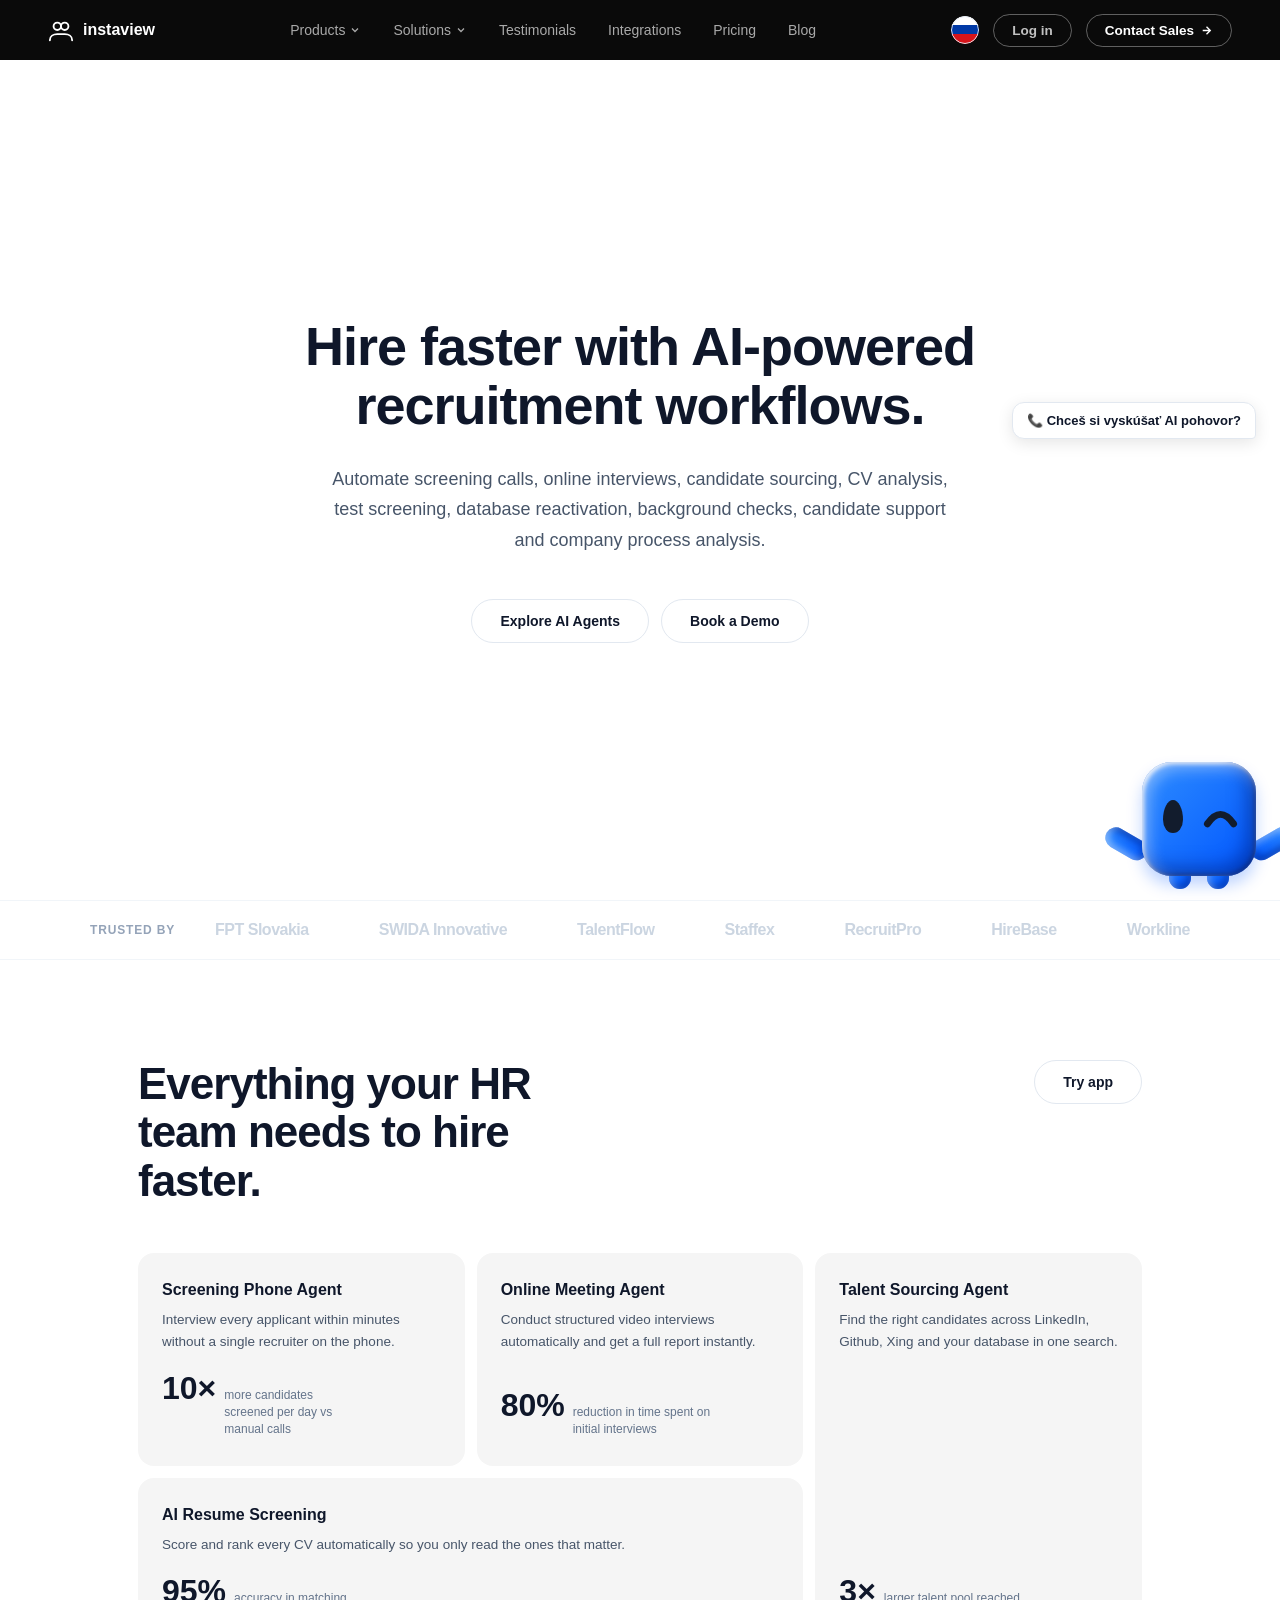
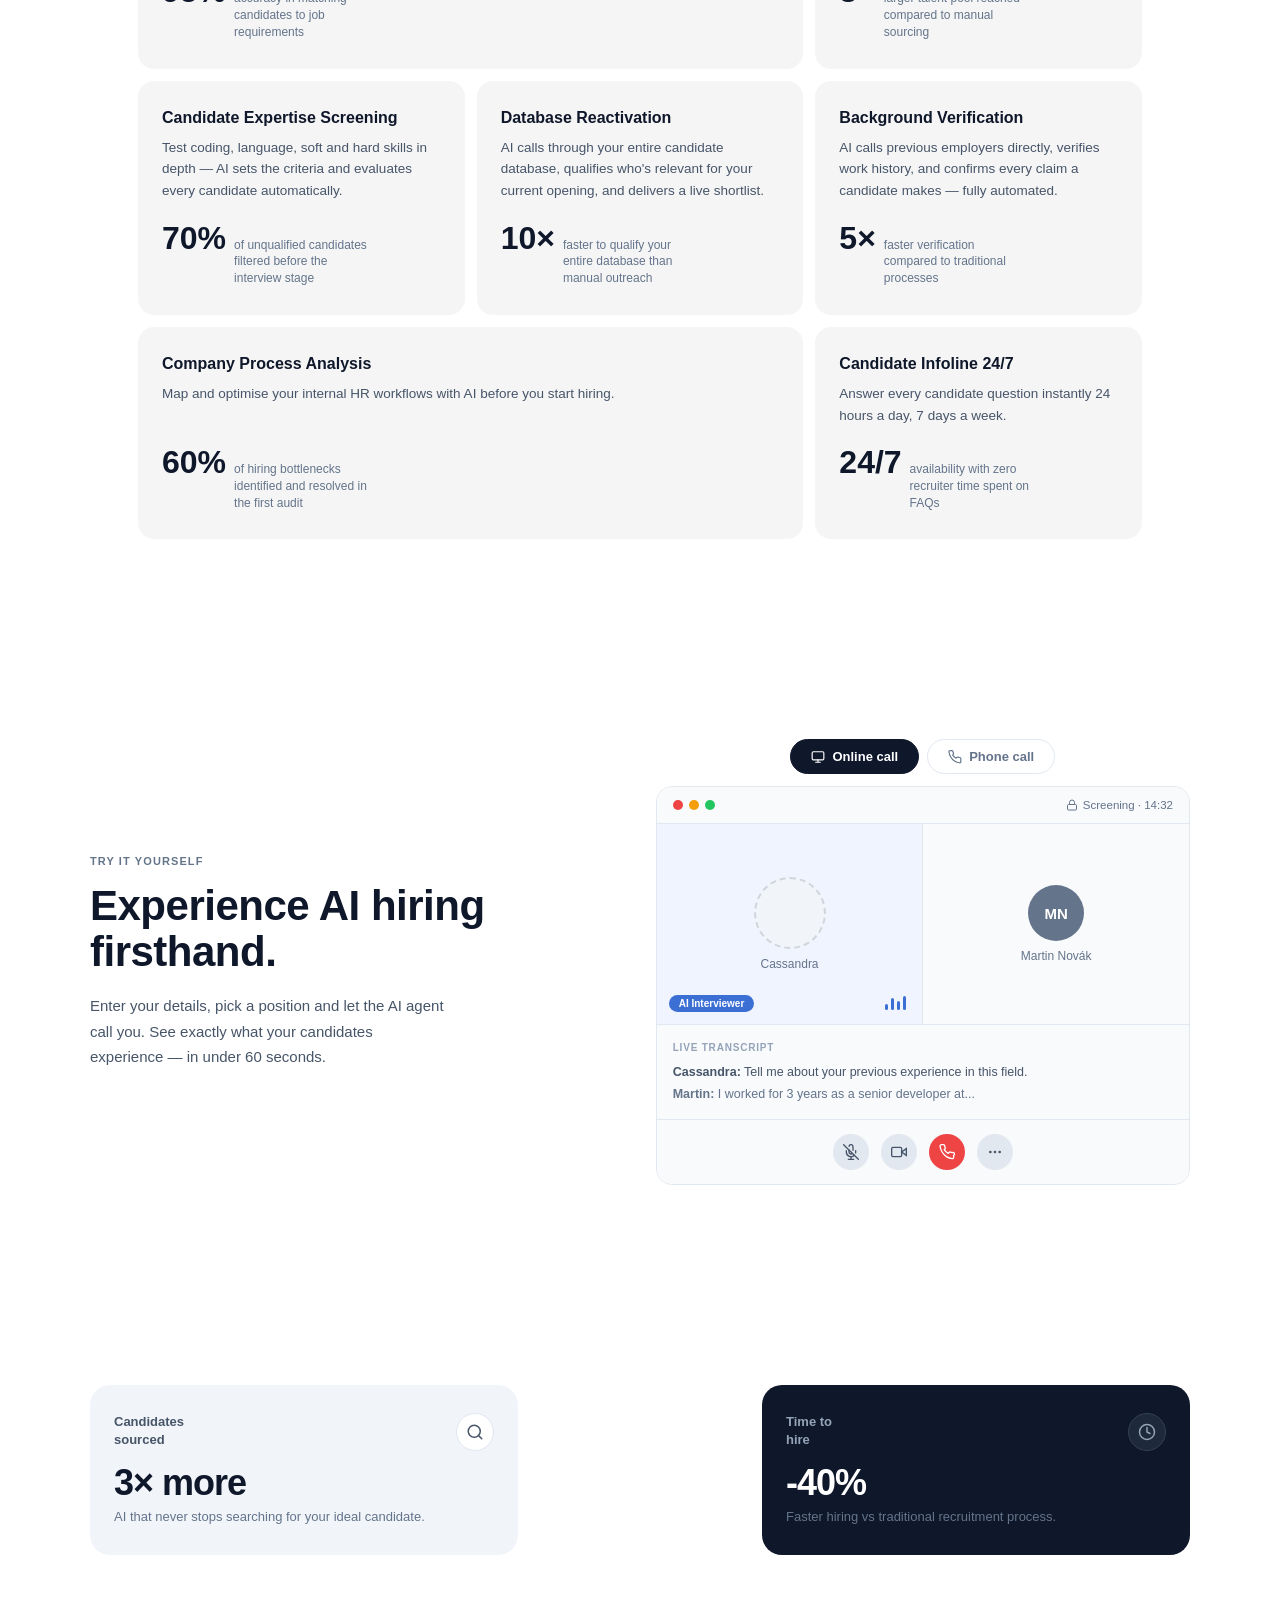
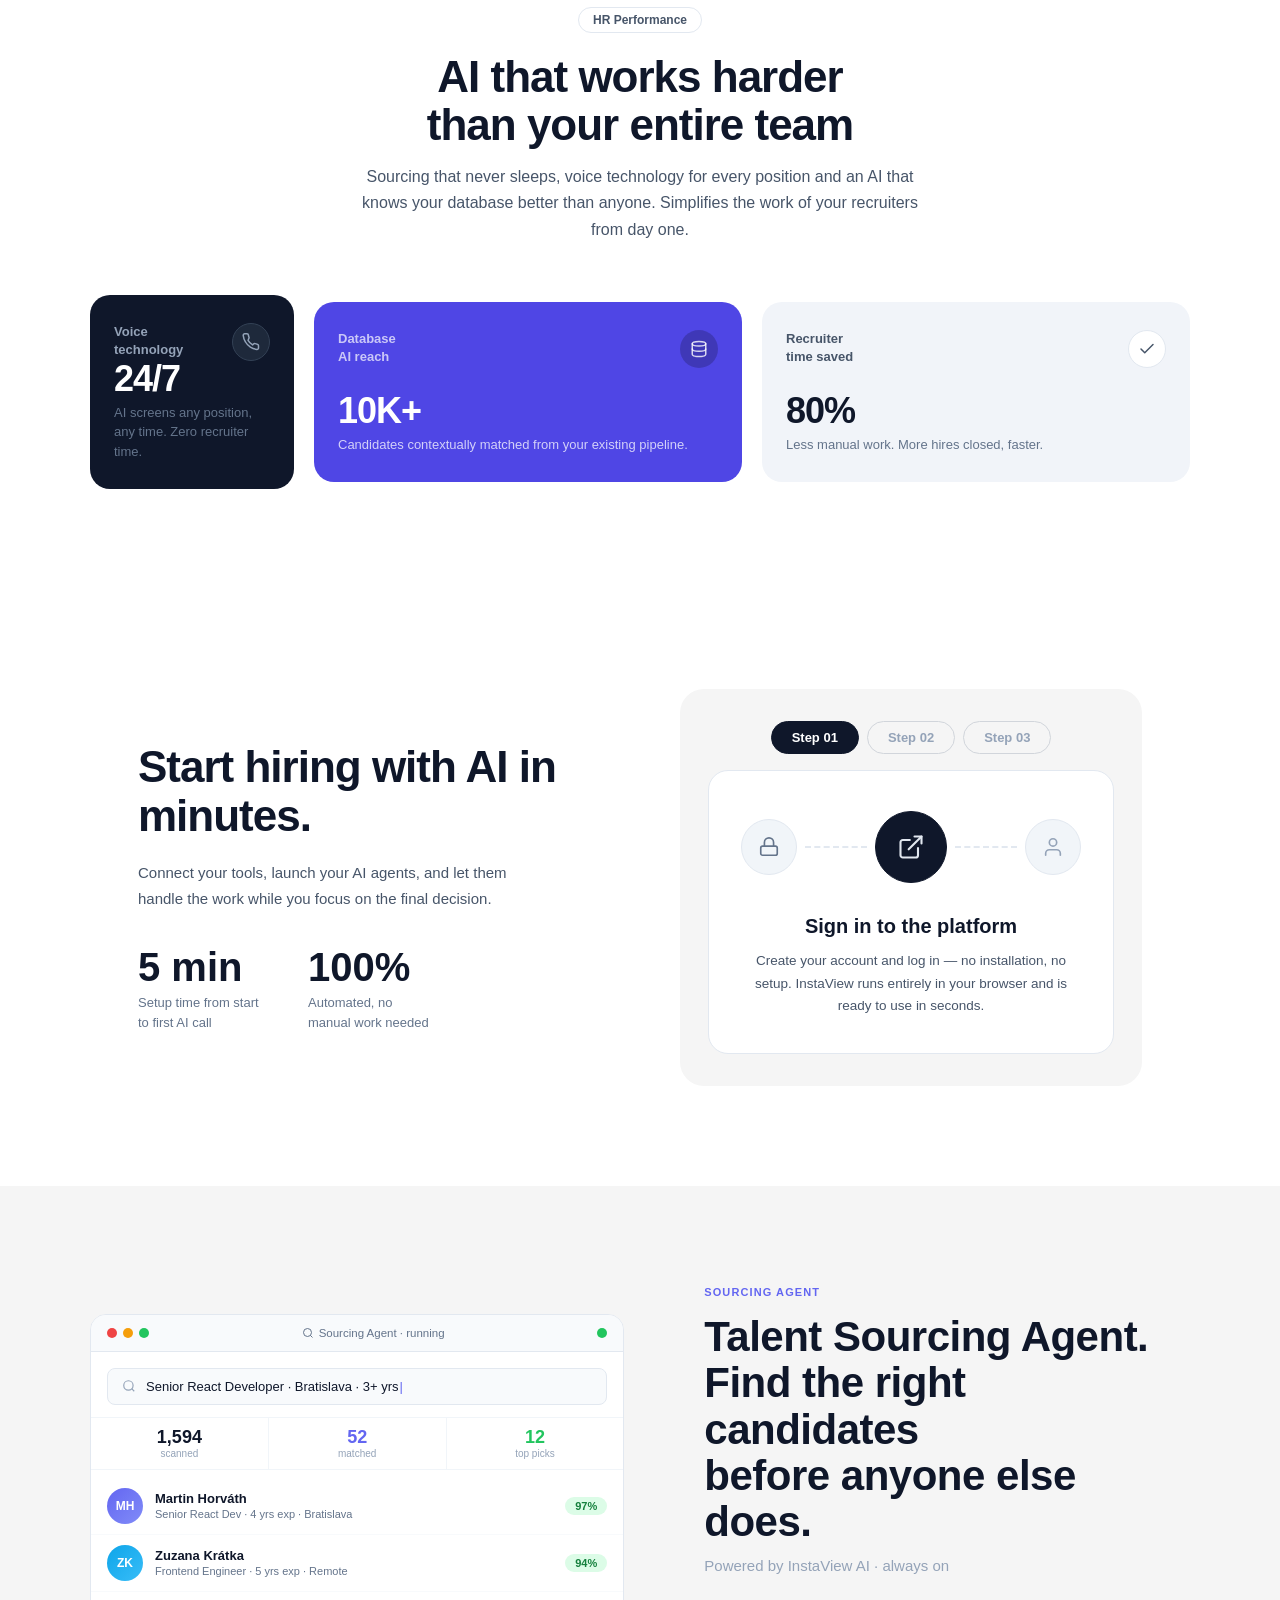
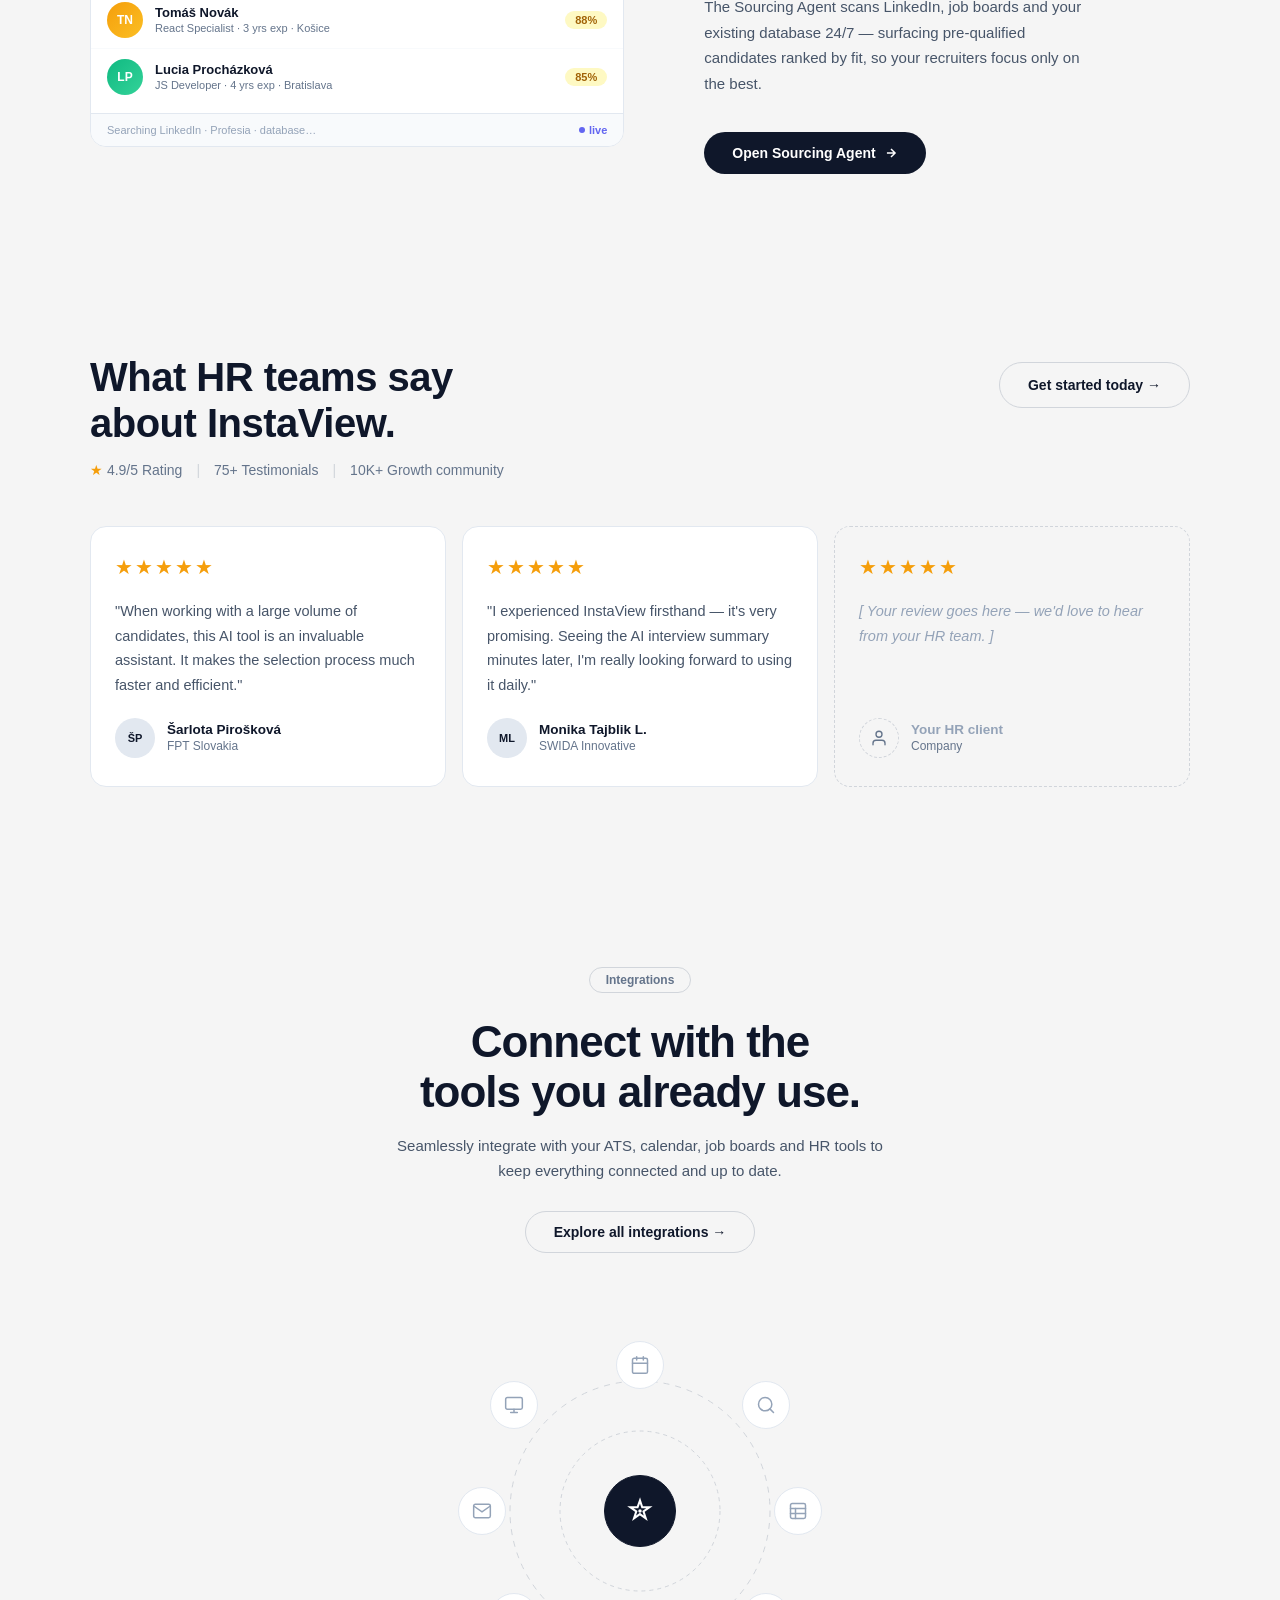
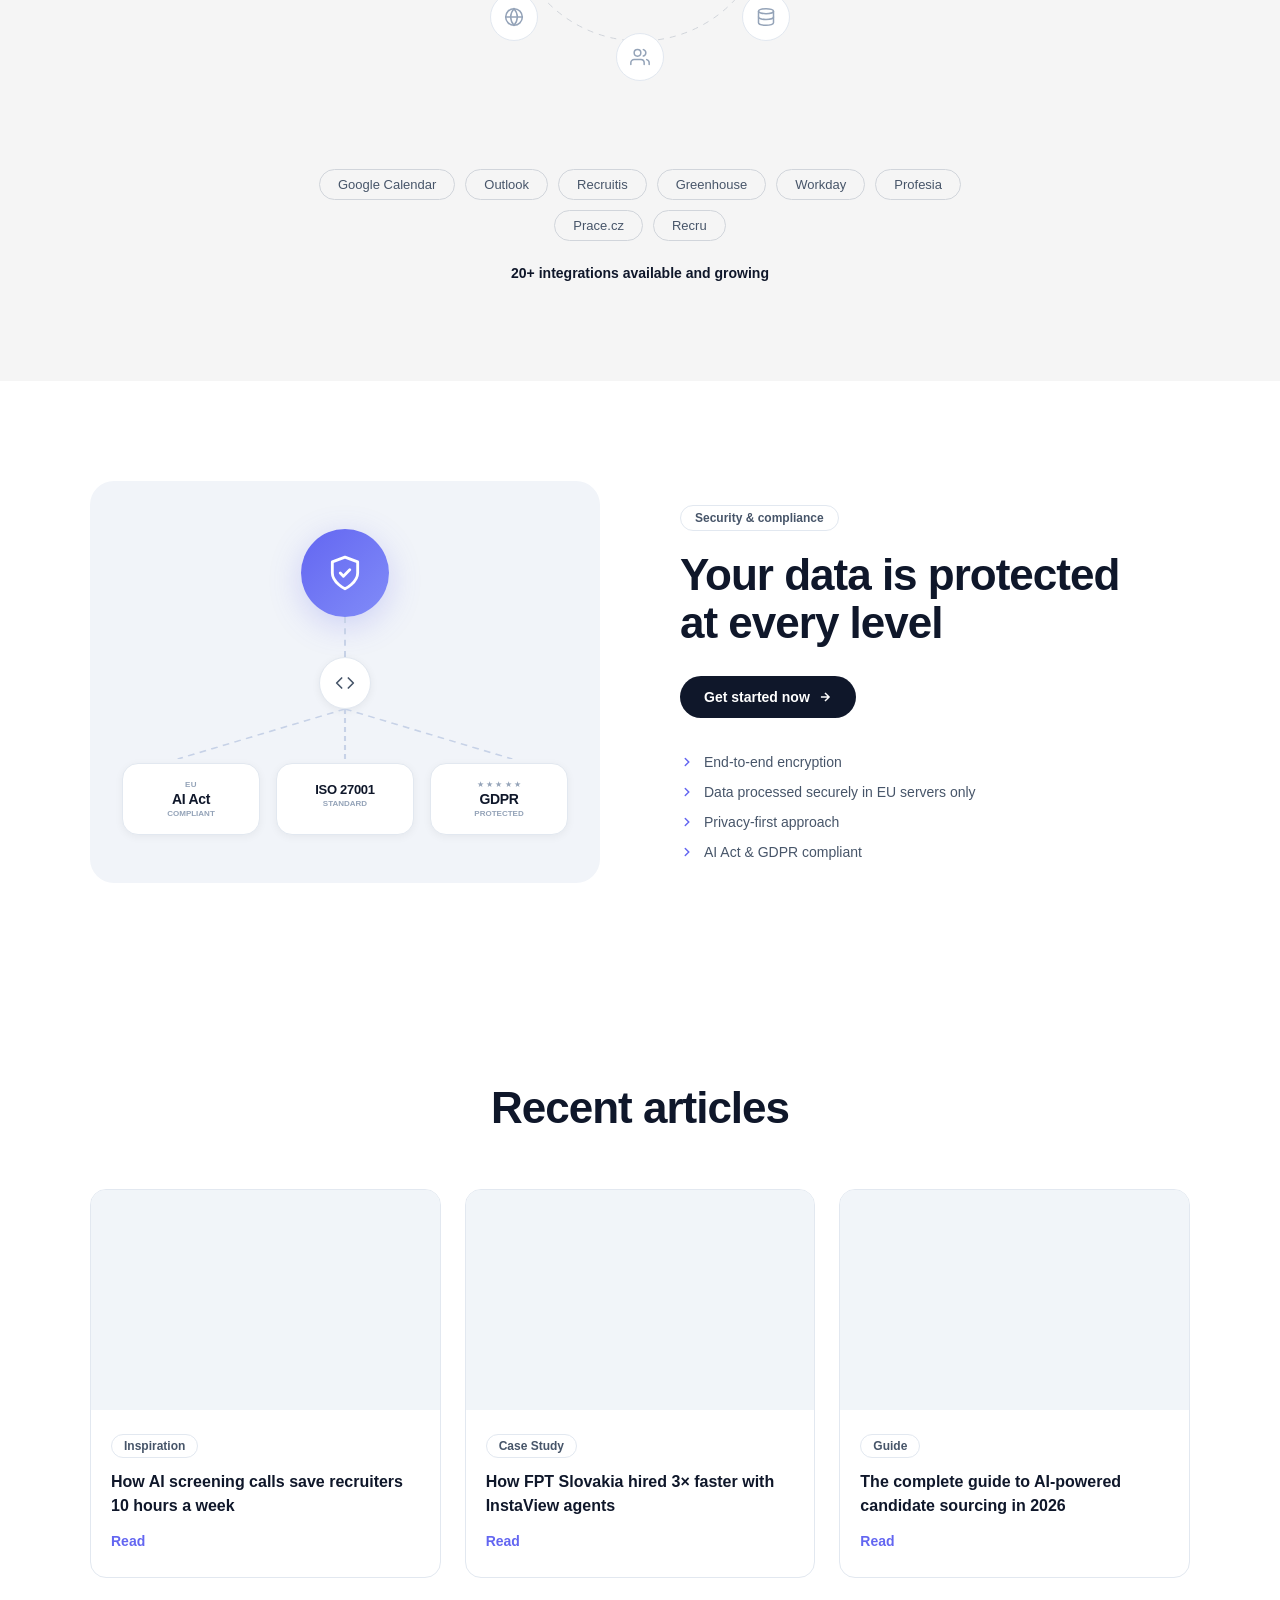
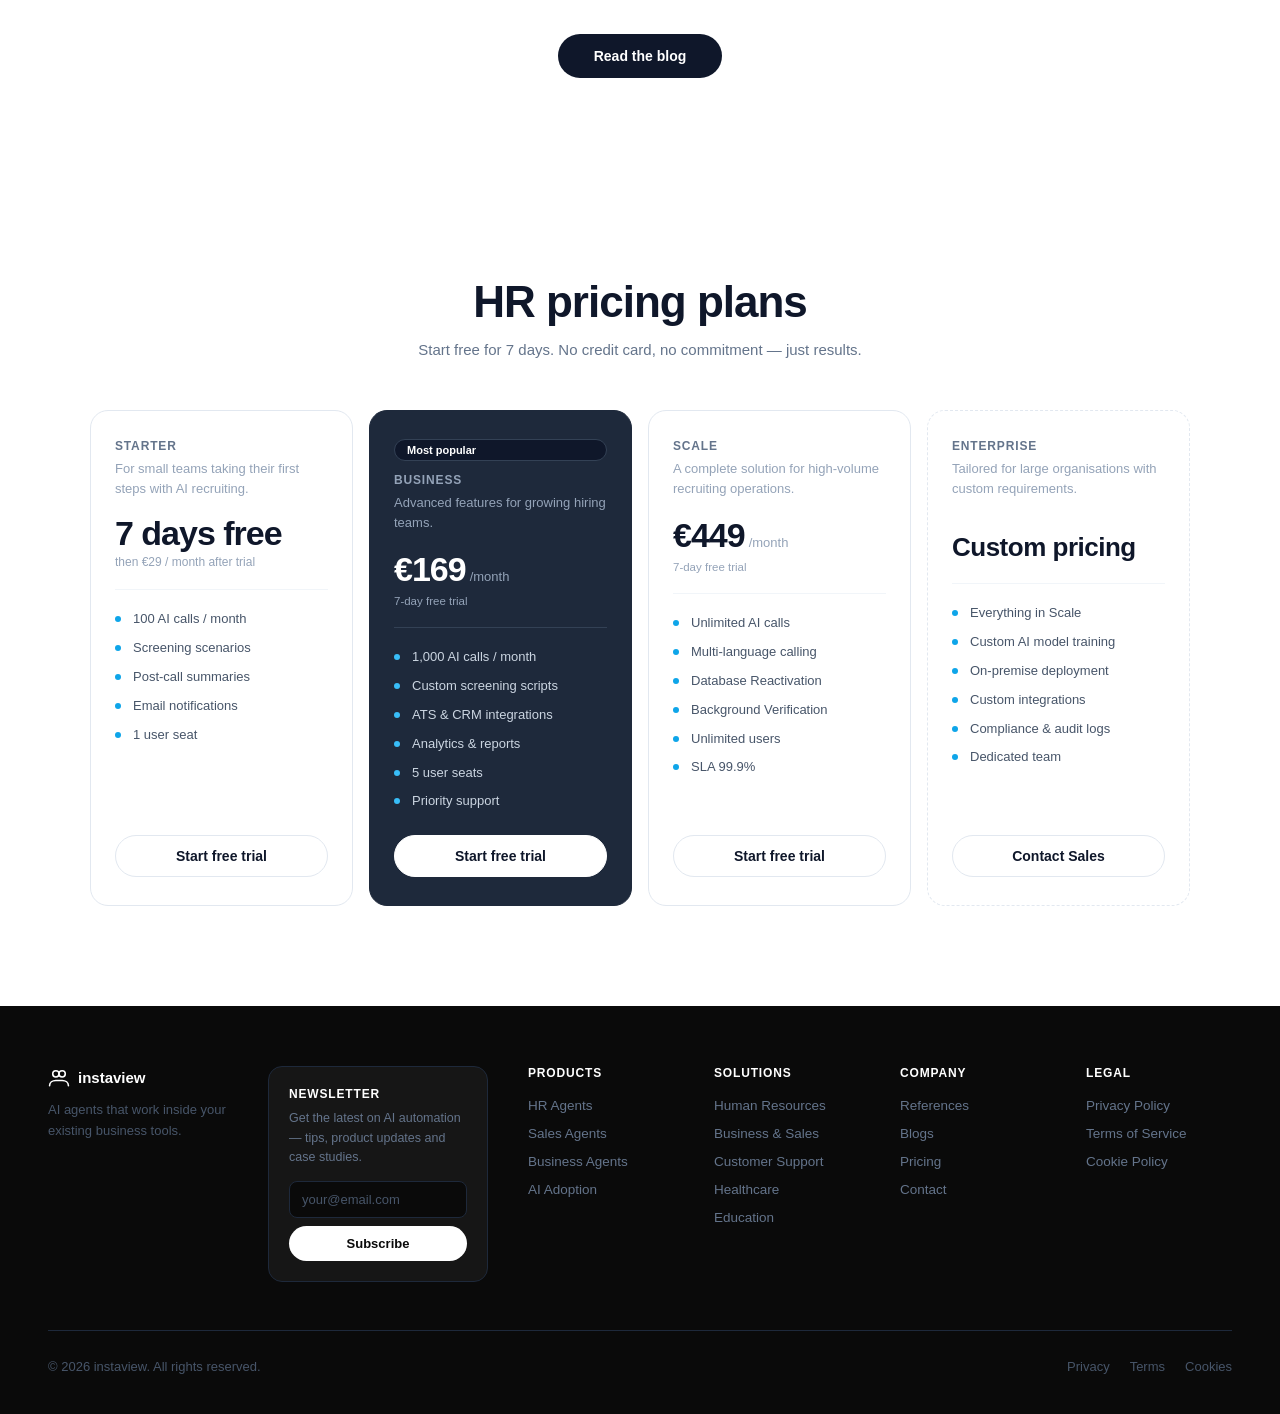
==== hr-solution.html @ 68d3f339 "Replace with LOBI 3D agent: gradient body, 3D plastic shadows, raised arms, oval+wink eyes" ====
<!DOCTYPE html>
<html lang="en">
<head>
  <meta charset="UTF-8" />
  <meta name="viewport" content="width=device-width, initial-scale=1.0" />
  <title>Human Resources – InstaView</title>
  <style>
    *, *::before, *::after { box-sizing: border-box; margin: 0; padding: 0; }

    body {
      font-family: -apple-system, BlinkMacSystemFont, 'SF Pro Display', 'SF Pro Text', 'Helvetica Neue', Arial, sans-serif;
      background: #fff;
      color: #0f172a;
      overflow-x: hidden;
    }

    /* ─── NAVBAR ────────────────────────────────────────────── */
    nav {
      position: fixed;
      top: 0; left: 0; right: 0;
      z-index: 200;
      background: #0a0a0a;
      display: flex;
      align-items: center;
      justify-content: space-between;
      padding: 0 48px;
      height: 60px;
    }
    .nav-logo {
      display: flex;
      align-items: center;
      gap: 9px;
      text-decoration: none;
      color: #fff;
      font-size: 16px;
      font-weight: 700;
    }
    .nav-links {
      display: flex;
      gap: 32px;
      list-style: none;
      height: 60px;
      align-items: center;
    }
    .nav-links > li {
      position: relative;
      height: 100%;
      display: flex;
      align-items: center;
    }
    .nav-links a {
      text-decoration: none;
      color: rgba(255,255,255,0.65);
      font-size: 14px;
      font-weight: 500;
      display: flex;
      align-items: center;
      gap: 4px;
      height: 100%;
      transition: color .15s;
    }
    .nav-links a:hover { color: #fff; }
    .nav-right {
      display: flex;
      align-items: center;
      gap: 14px;
    }
    .flag-btn {
      width: 28px; height: 28px;
      border-radius: 50%;
      overflow: hidden;
      border: none;
      cursor: pointer;
      padding: 0;
      flex-shrink: 0;
      background: none;
    }
    .nav-cta {
      background: transparent;
      color: #fff;
      border: 1.5px solid rgba(255,255,255,0.35);
      padding: 8px 18px;
      border-radius: 100px;
      font-size: 13.5px;
      font-weight: 600;
      cursor: pointer;
      font-family: inherit;
      display: flex;
      align-items: center;
      gap: 6px;
      transition: border-color .15s;
    }
    .nav-cta:hover { border-color: #fff; }

    /* ─── MEGA DROPDOWN ─────────────────────────────────────── */
    .has-dropdown:hover .mega-dropdown { display: flex; }
    .mega-dropdown {
      display: none;
      position: fixed;
      top: 60px;
      left: 50%;
      transform: translateX(-50%);
      background: #fff;
      border: 1px solid #e2e8f0;
      border-radius: 16px;
      box-shadow: 0 20px 60px rgba(0,0,0,.12);
      z-index: 300;
      overflow: hidden;
    }
    .dd-sidebar {
      width: 190px;
      background: #f8fafc;
      border-right: 1px solid #f1f5f9;
      padding: 8px 0 20px;
      flex-shrink: 0;
    }
    .dd-sidebar-label {
      font-size: 10px;
      font-weight: 700;
      text-transform: uppercase;
      letter-spacing: .08em;
      color: #94a3b8;
      padding: 0 18px 10px;
    }
    .dd-cat {
      padding: 11px 18px;
      font-size: 13px;
      font-weight: 600;
      color: #64748b;
      cursor: pointer;
      transition: background .1s, color .1s;
      display: flex;
      align-items: center;
      gap: 8px;
    }
    .dd-cat.active { background: #fff; color: #0f172a; border-right: 2px solid #0f172a; }
    .dd-cat:hover:not(.active) { background: #f1f5f9; color: #0f172a; }
    .dd-cat-dot {
      width: 6px; height: 6px; border-radius: 50%;
      background: #e2e8f0; flex-shrink: 0;
    }
    .dd-cat.active .dd-cat-dot { background: #0f172a; }
    .dd-cat-soon {
      font-size: 10px;
      font-weight: 600;
      color: #cbd5e1;
      background: #f1f5f9;
      border: 1px solid #e8edf2;
      border-radius: 100px;
      padding: 1px 6px;
      letter-spacing: .02em;
      white-space: nowrap;
      flex-shrink: 0;
    }
    .dd-cat-disabled {
      color: #94a3b8 !important;
      display: flex;
      align-items: center;
      justify-content: space-between;
      gap: 6px;
    }
    .dd-content { flex: 1; padding: 28px 24px; display: none; }
    .dd-content.active { display: flex; gap: 32px; align-items: flex-start; }
    .dd-col-title {
      font-size: 10px;
      font-weight: 700;
      text-transform: uppercase;
      letter-spacing: .08em;
      color: #6366f1;
      margin-bottom: 16px;
      padding-bottom: 10px;
      border-bottom: 1px solid #f1f5f9;
    }
    .dd-item {
      display: flex;
      align-items: flex-start;
      gap: 12px;
      padding: 10px 8px;
      border-radius: 10px;
      cursor: pointer;
      transition: background .1s;
      text-decoration: none;
      margin-bottom: 2px;
    }
    .dd-item:hover { background: #f8fafc; }
    .dd-icon {
      width: 38px; height: 38px;
      border-radius: 10px;
      background: linear-gradient(135deg, #6366f1, #818cf8);
      display: flex;
      align-items: center;
      justify-content: center;
      font-size: 10px;
      font-weight: 800;
      color: #fff;
      flex-shrink: 0;
      letter-spacing: -.3px;
    }
    .dd-item-title { font-size: 13px; font-weight: 700; color: #0f172a; margin-bottom: 2px; }
    .dd-item-desc { font-size: 11.5px; color: #64748b; line-height: 1.45; }

    /* ─── HERO ──────────────────────────────────────────────── */
    .hero {
      padding-top: 60px;
      min-height: 100vh;
      display: flex;
      flex-direction: column;
      align-items: center;
      justify-content: center;
      text-align: center;
      padding-left: 48px;
      padding-right: 48px;
      background: #fff;
    }
    .hero h1 {
      font-size: 54px;
      font-weight: 800;
      color: #0f172a;
      line-height: 1.1;
      max-width: 820px;
      letter-spacing: -1px;
    }
    .hero p {
      font-size: 18px;
      color: #475569;
      line-height: 1.7;
      max-width: 640px;
      margin: 28px auto 0;
    }
    .hero-btns {
      display: flex;
      gap: 12px;
      margin-top: 44px;
      justify-content: center;
    }
    .btn {
      display: inline-flex;
      align-items: center;
      gap: 6px;
      padding: 13px 28px;
      border-radius: 100px;
      font-size: 14px;
      font-weight: 600;
      text-decoration: none;
      border: 1.5px solid #e2e8f0;
      color: #0f172a;
      background: #fff;
      cursor: pointer;
      transition: border-color .15s, background .15s;
      font-family: inherit;
    }
    .btn:hover { border-color: #94a3b8; background: #f8fafc; }
    .btn-dark {
      background: #0f172a;
      color: #fff;
      border-color: #0f172a;
    }
    .btn-dark:hover { background: #1e293b; border-color: #1e293b; }

    /* ─── HOW IT WORKS ──────────────────────────────────────── */
    .hiw-section {
      padding: 100px 48px;
      background: #fff;
      max-width: 1100px;
      margin: 0 auto;
      display: grid;
      grid-template-columns: 1fr 1fr;
      gap: 80px;
      align-items: center;
    }
    .hiw-left h2 {
      font-size: 44px;
      font-weight: 800;
      color: #0f172a;
      line-height: 1.1;
      letter-spacing: -1px;
      margin-bottom: 20px;
    }
    .hiw-left p {
      font-size: 15px;
      color: #475569;
      line-height: 1.7;
      max-width: 380px;
    }
    .hiw-stats {
      display: flex;
      gap: 40px;
      margin-top: 36px;
    }
    .hiw-stat-num {
      font-size: 40px;
      font-weight: 800;
      color: #0f172a;
      line-height: 1;
      margin-bottom: 6px;
    }
    .hiw-stat-label {
      font-size: 13px;
      color: #64748b;
      line-height: 1.5;
      max-width: 130px;
    }

    /* right: step card */
    .hiw-right { position: relative; }
    .hiw-steps-nav {
      display: flex;
      justify-content: center;
      gap: 8px;
      margin-bottom: 16px;
    }
    .hiw-step-btn {
      padding: 8px 20px;
      border-radius: 100px;
      border: 1.5px solid #d1d5db;
      background: transparent;
      color: #94a3b8;
      font-size: 13px;
      font-weight: 600;
      cursor: pointer;
      font-family: inherit;
      transition: all .2s;
    }
    .hiw-step-btn.active {
      background: #0f172a;
      color: #fff;
      border-color: #0f172a;
    }
    .hiw-card {
      background: #fff;
      border: 1px solid #e2e8f0;
      border-radius: 20px;
      padding: 40px 32px 36px;
      display: none;
    }
    .hiw-card.active { display: block; }

    /* icon row */
    .hiw-icons-row {
      display: flex;
      align-items: center;
      justify-content: center;
      gap: 0;
      margin-bottom: 32px;
    }
    .hiw-icon {
      width: 56px; height: 56px;
      border-radius: 50%;
      background: #f1f5f9;
      border: 1.5px solid #e2e8f0;
      display: flex;
      align-items: center;
      justify-content: center;
      flex-shrink: 0;
    }
    .hiw-icon.hiw-icon-active {
      width: 72px; height: 72px;
      background: #0f172a;
      border-color: #0f172a;
    }
    .hiw-dash {
      flex: 1;
      border-top: 2px dashed #e2e8f0;
      margin: 0 8px;
    }
    .hiw-card h3 {
      font-size: 20px;
      font-weight: 700;
      color: #0f172a;
      text-align: center;
      margin-bottom: 12px;
    }
    .hiw-card p {
      font-size: 13.5px;
      color: #475569;
      text-align: center;
      line-height: 1.65;
      max-width: 380px;
      margin: 0 auto;
    }

    /* ─── PRODUCTS SECTION ──────────────────────────────────── */
    .products-section {
      padding: 100px 48px;
      background: #fff;
      max-width: 1100px;
      margin: 0 auto;
    }
    .products-header {
      display: flex;
      align-items: flex-start;
      justify-content: space-between;
      margin-bottom: 48px;
    }
    .products-header h2 {
      font-size: 44px;
      font-weight: 800;
      color: #0f172a;
      line-height: 1.1;
      letter-spacing: -1px;
      max-width: 460px;
    }

    /* bento grid */
    .p-grid {
      display: grid;
      grid-template-columns: repeat(3, 1fr);
      grid-template-rows: auto;
      gap: 12px;
    }
    .p-card {
      background: #f5f5f5;
      border-radius: 16px;
      padding: 28px 24px;
      display: flex;
      flex-direction: column;
      justify-content: space-between;
      min-height: 180px;
      cursor: pointer;
      position: relative;
      transition: box-shadow .2s, transform .2s;
    }
    .p-card:hover {
      box-shadow: 0 8px 28px rgba(0,0,0,.09);
      transform: translateY(-2px);
    }
    .p-card-arrow {
      position: absolute; top: 20px; right: 20px;
      width: 24px; height: 24px; border-radius: 50%;
      background: rgba(0,0,0,.07);
      display: flex; align-items: center; justify-content: center;
      opacity: 0; transition: opacity .15s;
    }
    .p-card:hover .p-card-arrow { opacity: 1; }
    .p-card-span2-col { grid-column: span 2; }
    .p-card-span2-row { grid-row: span 2; }
    .p-card h3 {
      font-size: 16px;
      font-weight: 700;
      color: #0f172a;
      margin-bottom: 10px;
    }
    .p-card p {
      font-size: 13.5px;
      color: #475569;
      line-height: 1.6;
      flex: 1;
    }
    .p-stat {
      margin-top: 20px;
      display: flex;
      align-items: baseline;
      gap: 8px;
    }
    .p-stat-num {
      font-size: 32px;
      font-weight: 800;
      color: #0f172a;
      line-height: 1;
    }
    .p-stat-label {
      font-size: 12px;
      color: #64748b;
      line-height: 1.4;
      max-width: 140px;
    }
  </style>
</head>
<body>

<!-- ═══ NAVBAR ═══════════════════════════════════════════════════ -->
<nav>
  <a href="finance-platform.html" class="nav-logo">
    <svg width="26" height="26" viewBox="0 0 28 28" fill="none">
      <circle cx="10" cy="10" r="4" stroke="white" stroke-width="2"/>
      <circle cx="18" cy="10" r="4" stroke="white" stroke-width="2"/>
      <path d="M2 25c0-4 3.6-6.5 8-6.5h8c4.4 0 8 2.5 8 6.5" stroke="white" stroke-width="2" stroke-linecap="round"/>
    </svg>
    instaview
  </a>

  <ul class="nav-links">

    <!-- Products -->
    <li class="has-dropdown">
      <a href="#">Products <svg width="12" height="12" viewBox="0 0 24 24" fill="none" stroke="currentColor" stroke-width="2.5"><polyline points="6 9 12 15 18 9"/></svg></a>
      <div class="mega-dropdown" style="min-width:820px;">
        <div class="dd-sidebar">
          <div class="dd-sidebar-label">Category</div>
          <a href="hr-solution.html" class="dd-cat active" style="text-decoration:none;"><span class="dd-cat-dot"></span>Human Resources</a>
          <div class="dd-cat dd-cat-disabled"><span class="dd-cat-dot"></span>Business &amp; Sales<span class="dd-cat-soon">Soon</span></div>
          <div class="dd-cat dd-cat-disabled"><span class="dd-cat-dot"></span>Customer Support<span class="dd-cat-soon">Soon</span></div>
          <div class="dd-cat dd-cat-disabled"><span class="dd-cat-dot"></span>Healthcare<span class="dd-cat-soon">Soon</span></div>
          <div class="dd-cat dd-cat-disabled"><span class="dd-cat-dot"></span>Education<span class="dd-cat-soon">Soon</span></div>
        </div>
        <div class="dd-content active">
          <div style="flex:1;">
            <div class="dd-col-title">HR Agents</div>
            <a class="dd-item" href="hr-solution.html#sourcing-agent">
              <div class="dd-icon">SA</div>
              <div><div class="dd-item-title">Talent Sourcing Agent</div><div class="dd-item-desc">Searches every platform, builds a shortlist and sends personalised outreach automatically.</div></div>
            </a>
            <a class="dd-item" href="hr-solution.html#screening-phone">
              <div class="dd-icon">SP</div>
              <div><div class="dd-item-title">Screening Phone Agent</div><div class="dd-item-desc">Automated pre-qualification calls with structured summaries for recruiters.</div></div>
            </a>
            <a class="dd-item" href="hr-solution.html#online-meeting">
              <div class="dd-icon">OM</div>
              <div><div class="dd-item-title">Online Meeting Agent</div><div class="dd-item-desc">AI notes, key questions and follow-ups after every online interview.</div></div>
            </a>
            <a class="dd-item" href="hr-solution.html#candidate-expertise">
              <div class="dd-icon">CE</div>
              <div><div class="dd-item-title">Candidate Expertise Screening</div><div class="dd-item-desc">Deep assessment of candidate skills and domain knowledge before the interview stage.</div></div>
            </a>
            <a class="dd-item" href="hr-solution.html#critical-thinking">
              <div class="dd-icon">CT</div>
              <div><div class="dd-item-title">Critical Thinking Assessment</div><div class="dd-item-desc">Evaluates problem-solving ability and analytical reasoning through AI-driven scenarios.</div></div>
            </a>
          </div>
          <div style="flex:1;">
            <div class="dd-col-title">HR Operations</div>
            <a class="dd-item" href="hr-solution.html#database-reactivation">
              <div class="dd-icon">RD</div>
              <div><div class="dd-item-title">Database Reactivation</div><div class="dd-item-desc">Re-engages your existing candidate database with personalised AI outreach.</div></div>
            </a>
            <a class="dd-item" href="hr-solution.html#ai-resume">
              <div class="dd-icon">AR</div>
              <div><div class="dd-item-title">AI Resume Screening</div><div class="dd-item-desc">Analyses CVs, scores fit and prioritises candidates automatically.</div></div>
            </a>
            <a class="dd-item" href="hr-solution.html#background-verification">
              <div class="dd-icon">BV</div>
              <div><div class="dd-item-title">Background Verification</div><div class="dd-item-desc">Automated verification of candidate references, credentials and employment history.</div></div>
            </a>
            <a class="dd-item" href="hr-solution.html#candidate-infoline">
              <div class="dd-icon">CI</div>
              <div><div class="dd-item-title">Candidate Infoline 24/7</div><div class="dd-item-desc">AI-powered hotline that answers candidate questions around the clock.</div></div>
            </a>
            <a class="dd-item" href="hr-solution.html#company-process">
              <div class="dd-icon">CP</div>
              <div><div class="dd-item-title">Company Process Analysis</div><div class="dd-item-desc">Audits your HR workflows and maps opportunities for AI automation.</div></div>
            </a>
          </div>
        </div>
      </div>
    </li>

    <!-- Solutions -->
    <li class="has-dropdown">
      <a href="#">Solutions <svg width="12" height="12" viewBox="0 0 24 24" fill="none" stroke="currentColor" stroke-width="2.5"><polyline points="6 9 12 15 18 9"/></svg></a>
      <div class="mega-dropdown" style="min-width:520px;">
        <div class="dd-sidebar">
          <div class="dd-sidebar-label">Industry</div>
          <div class="dd-cat active"><span class="dd-cat-dot"></span>Human Resources</div>
          <div class="dd-cat dd-cat-disabled"><span class="dd-cat-dot"></span>Business &amp; Sales<span class="dd-cat-soon">Soon</span></div>
          <div class="dd-cat dd-cat-disabled"><span class="dd-cat-dot"></span>Customer Support<span class="dd-cat-soon">Soon</span></div>
          <div class="dd-cat dd-cat-disabled"><span class="dd-cat-dot"></span>Healthcare<span class="dd-cat-soon">Soon</span></div>
          <div class="dd-cat dd-cat-disabled"><span class="dd-cat-dot"></span>Education<span class="dd-cat-soon">Soon</span></div>
        </div>
        <div class="dd-content active">
          <div style="flex:1;">
            <div class="dd-col-title">Human Resources</div>
            <a class="dd-item" href="hr-solution.html">
              <div class="dd-icon">HR</div>
              <div>
                <div class="dd-item-title">Human Resources Solution</div>
                <div class="dd-item-desc">Speed up hiring, automate screening, sourcing and all candidate communication with AI agents built for HR teams.</div>
              </div>
            </a>
            <a class="dd-item" href="hr-solution.html" style="margin-top:4px; background:#f8fafc; border:1px solid #f1f5f9;">
              <div style="flex:1;">
                <div style="font-size:12px;font-weight:600;color:#0f172a;margin-bottom:4px;">What's included</div>
                <div style="display:flex;flex-wrap:wrap;gap:6px;">
                  <span style="font-size:11px;background:#f1f5f9;color:#475569;padding:3px 8px;border-radius:100px;">Screening calls</span>
                  <span style="font-size:11px;background:#f1f5f9;color:#475569;padding:3px 8px;border-radius:100px;">Sourcing</span>
                  <span style="font-size:11px;background:#f1f5f9;color:#475569;padding:3px 8px;border-radius:100px;">CV analysis</span>
                  <span style="font-size:11px;background:#f1f5f9;color:#475569;padding:3px 8px;border-radius:100px;">Assessments</span>
                  <span style="font-size:11px;background:#f1f5f9;color:#475569;padding:3px 8px;border-radius:100px;">Background checks</span>
                </div>
              </div>
              <svg width="16" height="16" viewBox="0 0 24 24" fill="none" stroke="#94a3b8" stroke-width="2" stroke-linecap="round" stroke-linejoin="round" style="flex-shrink:0;margin-top:2px;"><path d="M5 12h14M12 5l7 7-7 7"/></svg>
            </a>
          </div>
        </div>
      </div>
    </li>

    <li><a href="finance-platform.html#references">Testimonials</a></li>
    <li><a href="finance-platform.html#integration">Integrations</a></li>
    <li><a href="#pricing">Pricing</a></li>
    <li><a href="finance-platform.html#blogs">Blog</a></li>
  </ul>

  <div class="nav-right">
    <button class="flag-btn" title="Language">
      <svg xmlns="http://www.w3.org/2000/svg" viewBox="0 0 28 28" width="28" height="28">
        <clipPath id="circle"><circle cx="14" cy="14" r="14"/></clipPath>
        <g clip-path="url(#circle)">
          <rect width="28" height="10" fill="#fff"/>
          <rect y="9" width="28" height="10" fill="#0039a6"/>
          <rect y="18" width="28" height="10" fill="#d7141a"/>
        </g>
        <circle cx="14" cy="14" r="13.5" fill="none" stroke="#e2e8f0" stroke-width="1"/>
      </svg>
    </button>
    <a href="https://auth.instaview.sk/u/login?state=hKFo2SAyejFVMTVfRXM2ZDJtcjJnUjFLSV9hSDVmdXFJNEZUdKFur3VuaXZlcnNhbC1sb2dpbqN0aWTZIDdVU2tvRGJpdTRNZlhTWkQ4S2V1Y3BXRUFBT3MtM192o2NpZNkgYjdEVm5EblNnYks1dEdSR3AwOWFhd1Bvc1FUemJoM1c" style="display:inline-flex;align-items:center;gap:6px;padding:8px 18px;border-radius:100px;font-size:13.5px;font-weight:600;color:rgba(255,255,255,0.75);text-decoration:none;border:1.5px solid rgba(255,255,255,0.35);transition:color .15s, border-color .15s;" onmouseover="this.style.color='#fff';this.style.borderColor='#fff'" onmouseout="this.style.color='rgba(255,255,255,0.75)';this.style.borderColor='rgba(255,255,255,0.35)'">Log in</a>
    <button class="nav-cta">
      Contact Sales
      <svg width="13" height="13" viewBox="0 0 24 24" fill="none" stroke="currentColor" stroke-width="2.5"><path d="M5 12h14M12 5l7 7-7 7"/></svg>
    </button>
  </div>
</nav>

<!-- ═══ HERO ════════════════════════════════════════════════════ -->
<section class="hero">
  <h1>Hire faster with AI-powered recruitment workflows.</h1>
  <p>Automate screening calls, online interviews, candidate sourcing, CV analysis, test screening, database reactivation, background checks, candidate support and company process analysis.</p>
  <div class="hero-btns">
    <a href="#agents" class="btn">Explore AI Agents</a>
    <a href="#contact" class="btn">Book a Demo</a>
  </div>
</section>

<!-- ── TRUSTED BY ─────────────────────────────────────────────────── -->
<div style="background:#fff;border-top:1px solid #f1f5f9;border-bottom:1px solid #f1f5f9;padding:20px 48px;">
  <div style="display:flex;align-items:center;gap:0;max-width:1100px;margin:0 auto;">
    <span style="font-size:12px;font-weight:600;color:#94a3b8;white-space:nowrap;margin-right:40px;text-transform:uppercase;letter-spacing:.07em;">Trusted by</span>
    <div style="display:flex;align-items:center;justify-content:space-between;flex:1;flex-wrap:wrap;gap:24px;">
      <span style="font-size:16px;font-weight:800;color:#cbd5e1;letter-spacing:-0.5px;">FPT Slovakia</span>
      <span style="font-size:16px;font-weight:800;color:#cbd5e1;letter-spacing:-0.5px;">SWIDA Innovative</span>
      <span style="font-size:16px;font-weight:800;color:#cbd5e1;letter-spacing:-0.5px;">TalentFlow</span>
      <span style="font-size:16px;font-weight:800;color:#cbd5e1;letter-spacing:-0.5px;">Staffex</span>
      <span style="font-size:16px;font-weight:800;color:#cbd5e1;letter-spacing:-0.5px;">RecruitPro</span>
      <span style="font-size:16px;font-weight:800;color:#cbd5e1;letter-spacing:-0.5px;">HireBase</span>
      <span style="font-size:16px;font-weight:800;color:#cbd5e1;letter-spacing:-0.5px;">Workline</span>
    </div>
  </div>
</div>

<!-- ═══ PRODUCTS ══════════════════════════════════════════════════ -->
<section class="products-section" id="agents">
  <div class="products-header">
    <h2>Everything your HR team needs to hire faster.</h2>
    <a href="#contact" class="btn">Try app</a>
  </div>

  <div class="p-grid" id="p-grid">

    <!-- Screening Phone Agent -->
    <div class="p-card" onclick="openProduct('screening-phone')">
      <div class="p-card-arrow"><svg width="11" height="11" viewBox="0 0 24 24" fill="none" stroke="currentColor" stroke-width="2.5" stroke-linecap="round" stroke-linejoin="round"><path d="M5 12h14M12 5l7 7-7 7"/></svg></div>
      <div>
        <h3>Screening Phone Agent</h3>
        <p>Interview every applicant within minutes without a single recruiter on the phone.</p>
      </div>
      <div class="p-stat">
        <span class="p-stat-num">10×</span>
        <span class="p-stat-label">more candidates screened per day vs manual calls</span>
      </div>
    </div>

    <!-- Online Meeting Agent -->
    <div class="p-card" onclick="openProduct('online-meeting')">
      <div class="p-card-arrow"><svg width="11" height="11" viewBox="0 0 24 24" fill="none" stroke="currentColor" stroke-width="2.5" stroke-linecap="round" stroke-linejoin="round"><path d="M5 12h14M12 5l7 7-7 7"/></svg></div>
      <div>
        <h3>Online Meeting Agent</h3>
        <p>Conduct structured video interviews automatically and get a full report instantly.</p>
      </div>
      <div class="p-stat">
        <span class="p-stat-num">80%</span>
        <span class="p-stat-label">reduction in time spent on initial interviews</span>
      </div>
    </div>

    <!-- Talent Sourcing Agent — spans 2 rows -->
    <div class="p-card p-card-span2-row" onclick="openProduct('sourcing-agent')">
      <div class="p-card-arrow"><svg width="11" height="11" viewBox="0 0 24 24" fill="none" stroke="currentColor" stroke-width="2.5" stroke-linecap="round" stroke-linejoin="round"><path d="M5 12h14M12 5l7 7-7 7"/></svg></div>
      <div>
        <h3>Talent Sourcing Agent</h3>
        <p>Find the right candidates across LinkedIn, Github, Xing and your database in one search.</p>
      </div>
      <div class="p-stat" style="margin-top:auto; padding-top:32px;">
        <span class="p-stat-num">3×</span>
        <span class="p-stat-label">larger talent pool reached compared to manual sourcing</span>
      </div>
    </div>

    <!-- AI Resume Screening — spans 2 cols -->
    <div class="p-card p-card-span2-col" onclick="openProduct('ai-resume')">
      <div class="p-card-arrow"><svg width="11" height="11" viewBox="0 0 24 24" fill="none" stroke="currentColor" stroke-width="2.5" stroke-linecap="round" stroke-linejoin="round"><path d="M5 12h14M12 5l7 7-7 7"/></svg></div>
      <div>
        <h3>AI Resume Screening</h3>
        <p>Score and rank every CV automatically so you only read the ones that matter.</p>
      </div>
      <div class="p-stat">
        <span class="p-stat-num">95%</span>
        <span class="p-stat-label">accuracy in matching candidates to job requirements</span>
      </div>
    </div>

    <!-- Candidate Expertise Screening -->
    <div class="p-card" onclick="openProduct('candidate-expertise')">
      <div class="p-card-arrow"><svg width="11" height="11" viewBox="0 0 24 24" fill="none" stroke="currentColor" stroke-width="2.5" stroke-linecap="round" stroke-linejoin="round"><path d="M5 12h14M12 5l7 7-7 7"/></svg></div>
      <div>
        <h3>Candidate Expertise Screening</h3>
        <p>Test coding, language, soft and hard skills in depth — AI sets the criteria and evaluates every candidate automatically.</p>
      </div>
      <div class="p-stat">
        <span class="p-stat-num">70%</span>
        <span class="p-stat-label">of unqualified candidates filtered before the interview stage</span>
      </div>
    </div>

    <!-- Reactivation Database -->
    <div class="p-card" onclick="openProduct('database-reactivation')">
      <div class="p-card-arrow"><svg width="11" height="11" viewBox="0 0 24 24" fill="none" stroke="currentColor" stroke-width="2.5" stroke-linecap="round" stroke-linejoin="round"><path d="M5 12h14M12 5l7 7-7 7"/></svg></div>
      <div>
        <h3>Database Reactivation</h3>
        <p>AI calls through your entire candidate database, qualifies who's relevant for your current opening, and delivers a live shortlist.</p>
      </div>
      <div class="p-stat">
        <span class="p-stat-num">10×</span>
        <span class="p-stat-label">faster to qualify your entire database than manual outreach</span>
      </div>
    </div>

    <!-- Background Checks -->
    <div class="p-card" onclick="openProduct('background-verification')">
      <div class="p-card-arrow"><svg width="11" height="11" viewBox="0 0 24 24" fill="none" stroke="currentColor" stroke-width="2.5" stroke-linecap="round" stroke-linejoin="round"><path d="M5 12h14M12 5l7 7-7 7"/></svg></div>
      <div>
        <h3>Background Verification</h3>
        <p>AI calls previous employers directly, verifies work history, and confirms every claim a candidate makes — fully automated.</p>
      </div>
      <div class="p-stat">
        <span class="p-stat-num">5×</span>
        <span class="p-stat-label">faster verification compared to traditional processes</span>
      </div>
    </div>

    <!-- Company Process Analysis — spans 2 cols -->
    <div class="p-card p-card-span2-col" onclick="openProduct('company-process')">
      <div class="p-card-arrow"><svg width="11" height="11" viewBox="0 0 24 24" fill="none" stroke="currentColor" stroke-width="2.5" stroke-linecap="round" stroke-linejoin="round"><path d="M5 12h14M12 5l7 7-7 7"/></svg></div>
      <div>
        <h3>Company Process Analysis</h3>
        <p>Map and optimise your internal HR workflows with AI before you start hiring.</p>
      </div>
      <div class="p-stat">
        <span class="p-stat-num">60%</span>
        <span class="p-stat-label">of hiring bottlenecks identified and resolved in the first audit</span>
      </div>
    </div>

    <!-- Candidate Infoline 24/7 -->
    <div class="p-card" onclick="openProduct('candidate-infoline')">
      <div class="p-card-arrow"><svg width="11" height="11" viewBox="0 0 24 24" fill="none" stroke="currentColor" stroke-width="2.5" stroke-linecap="round" stroke-linejoin="round"><path d="M5 12h14M12 5l7 7-7 7"/></svg></div>
      <div>
        <h3>Candidate Infoline 24/7</h3>
        <p>Answer every candidate question instantly 24 hours a day, 7 days a week.</p>
      </div>
      <div class="p-stat">
        <span class="p-stat-num">24/7</span>
        <span class="p-stat-label">availability with zero recruiter time spent on FAQs</span>
      </div>
    </div>

  </div>

  <div class="p-detail" id="p-detail" style="display:none;"></div>
</section>

<!-- ═══ AI DEMO ════════════════════════════════════════════════════ -->
<section class="demo-section">
  <div class="demo-inner">

    <div class="demo-text">
      <p class="demo-tag">Try it yourself</p>
      <h2 class="demo-heading">Experience AI hiring<br>firsthand.</h2>
      <p class="demo-sub">Enter your details, pick a position and let the AI agent call you. See exactly what your candidates experience — in under 60 seconds.</p>
    </div>

    <div class="demo-right">
      <!-- toggle -->
      <div class="demo-toggle">
        <button class="demo-tab demo-tab-active" id="tab-online" onclick="switchDemo('online')">
          <svg width="14" height="14" viewBox="0 0 24 24" fill="none" stroke="currentColor" stroke-width="2" stroke-linecap="round" stroke-linejoin="round"><rect x="2" y="3" width="20" height="14" rx="2"/><path d="M8 21h8m-4-4v4"/></svg>
          Online call
        </button>
        <button class="demo-tab" id="tab-phone" onclick="switchDemo('phone')">
          <svg width="14" height="14" viewBox="0 0 24 24" fill="none" stroke="currentColor" stroke-width="2" stroke-linecap="round" stroke-linejoin="round"><path d="M22 16.92v3a2 2 0 0 1-2.18 2 19.79 19.79 0 0 1-8.63-3.07A19.5 19.5 0 0 1 4.69 12 19.79 19.79 0 0 1 1.61 3.12 2 2 0 0 1 3.6 1h3a2 2 0 0 1 2 1.72c.127.96.361 1.903.7 2.81a2 2 0 0 1-.45 2.11L7.91 8.37a16 16 0 0 0 5.73 5.73l1.44-1.44a2 2 0 0 1 2.11-.45c.907.339 1.85.573 2.81.7A2 2 0 0 1 22 14.92z"/></svg>
          Phone call
        </button>
      </div>

      <!-- Online call mock -->
      <div class="demo-card" id="demo-online">
        <div class="demo-card-bar">
          <div class="demo-dots"><span></span><span></span><span></span></div>
          <span class="demo-label">
            <svg width="12" height="12" viewBox="0 0 24 24" fill="none" stroke="currentColor" stroke-width="2"><rect x="3" y="11" width="18" height="11" rx="2"/><path d="M7 11V7a5 5 0 0 1 10 0v4"/></svg>
            Screening · 14:32
          </span>
        </div>
        <div class="demo-video-row">
          <div class="demo-participant">
            <div class="demo-avatar-photo demo-avatar-empty"></div>
            <span>Cassandra</span>
            <div class="demo-badge">AI Interviewer</div>
            <div class="demo-waves">
              <span></span><span></span><span></span><span></span>
            </div>
          </div>
          <div class="demo-divider"></div>
          <div class="demo-participant">
            <div class="demo-avatar demo-avatar-user">MN</div>
            <span>Martin Novák</span>
          </div>
        </div>
        <div class="demo-transcript">
          <div class="demo-transcript-label">Live transcript</div>
          <p><strong>Cassandra:</strong> Tell me about your previous experience in this field.</p>
          <p style="color:#64748b;"><strong>Martin:</strong> I worked for 3 years as a senior developer at...</p>
        </div>
        <div class="demo-controls">
          <button class="demo-ctrl"><svg width="16" height="16" viewBox="0 0 24 24" fill="none" stroke="currentColor" stroke-width="2" stroke-linecap="round"><line x1="1" y1="1" x2="23" y2="23"/><path d="M9 9v3a3 3 0 0 0 5.12 2.12M15 9.34V4a3 3 0 0 0-5.94-.6"/><path d="M17 16.95A7 7 0 0 1 5 12v-2m14 0v2a7 7 0 0 1-.11 1.23"/><line x1="12" y1="19" x2="12" y2="23"/><line x1="8" y1="23" x2="16" y2="23"/></svg></button>
          <button class="demo-ctrl"><svg width="16" height="16" viewBox="0 0 24 24" fill="none" stroke="currentColor" stroke-width="2" stroke-linecap="round"><path d="M23 7 16 12 23 17V7z"/><rect x="1" y="5" width="15" height="14" rx="2"/></svg></button>
          <button class="demo-ctrl demo-ctrl-end"><svg width="16" height="16" viewBox="0 0 24 24" fill="none" stroke="currentColor" stroke-width="2" stroke-linecap="round"><path d="M22 16.92v3a2 2 0 0 1-2.18 2 19.79 19.79 0 0 1-8.63-3.07A19.5 19.5 0 0 1 4.69 12 19.79 19.79 0 0 1 1.61 3.12 2 2 0 0 1 3.6 1h3a2 2 0 0 1 2 1.72c.127.96.361 1.903.7 2.81a2 2 0 0 1-.45 2.11L7.91 8.37a16 16 0 0 0 5.73 5.73l1.44-1.44a2 2 0 0 1 2.11-.45c.907.339 1.85.573 2.81.7A2 2 0 0 1 22 16.92z"/></svg></button>
          <button class="demo-ctrl"><svg width="16" height="16" viewBox="0 0 24 24" fill="none" stroke="currentColor" stroke-width="2" stroke-linecap="round"><circle cx="12" cy="12" r="1"/><circle cx="19" cy="12" r="1"/><circle cx="5" cy="12" r="1"/></svg></button>
        </div>
      </div>

      <!-- Phone call form -->
      <div class="demo-card" id="demo-phone" style="display:none;">
        <div class="demo-card-bar">
          <div class="demo-dots"><span></span><span></span><span></span></div>
          <span class="demo-label">
            <svg width="12" height="12" viewBox="0 0 24 24" fill="none" stroke="currentColor" stroke-width="2"><rect x="3" y="11" width="18" height="11" rx="2"/><path d="M7 11V7a5 5 0 0 1 10 0v4"/></svg>
            AI Phone Screening
          </span>
        </div>
        <div style="padding:24px 20px;">
          <div style="display:flex;align-items:center;gap:14px;margin-bottom:20px;">
            <div class="demo-avatar-photo demo-avatar-empty" style="width:48px;height:48px;flex-shrink:0;"></div>
            <div>
              <div style="font-size:13px;font-weight:700;color:#0f172a;">Cassandra</div>
              <div style="font-size:11.5px;color:#64748b;">AI Interviewer · ready to call</div>
            </div>
          </div>
          <p style="font-size:13px;color:#475569;margin-bottom:20px;line-height:1.5;">Fill in your details and our AI agent will call you within seconds — experience exactly what your candidates go through.</p>
          <form class="demo-form" onsubmit="handleDemoCall(event)">
            <div class="demo-form-row">
              <input class="demo-input" type="text" placeholder="Your first name" required />
              <input class="demo-input" type="tel" placeholder="Phone number (+421...)" required />
            </div>
            <select class="demo-input demo-select" required>
              <option value="" disabled selected>Select a position to be screened for</option>
              <option>Software Engineer</option>
              <option>HR Manager</option>
              <option>Sales Representative</option>
              <option>Product Manager</option>
              <option>Marketing Specialist</option>
              <option>Customer Support Agent</option>
            </select>
            <button class="demo-call-btn" type="submit">
              <svg width="16" height="16" viewBox="0 0 24 24" fill="none" stroke="currentColor" stroke-width="2" stroke-linecap="round"><path d="M22 16.92v3a2 2 0 0 1-2.18 2 19.79 19.79 0 0 1-8.63-3.07A19.5 19.5 0 0 1 4.69 12 19.79 19.79 0 0 1 1.61 3.12 2 2 0 0 1 3.6 1h3a2 2 0 0 1 2 1.72c.127.96.361 1.903.7 2.81a2 2 0 0 1-.45 2.11L7.91 8.37a16 16 0 0 0 5.73 5.73l1.44-1.44a2 2 0 0 1 2.11-.45c.907.339 1.85.573 2.81.7A2 2 0 0 1 22 16.92z"/></svg>
              Let AI call me now
            </button>
          </form>
          <div id="demo-success" style="display:none;text-align:center;padding:20px 0;">
            <div style="font-size:32px;margin-bottom:12px;">
              <svg width="40" height="40" viewBox="0 0 24 24" fill="none" stroke="#22c55e" stroke-width="2" stroke-linecap="round"><polyline points="20 6 9 17 4 12"/></svg>
            </div>
            <p style="font-size:15px;font-weight:700;color:#0f172a;margin-bottom:6px;">AI is calling you!</p>
            <p style="font-size:13px;color:#64748b;">Pick up — your screening interview is starting now.</p>
          </div>
        </div>
      </div>

    </div>
  </div>
</section>

<!-- ═══ HR STATS ══════════════════════════════════════════════════ -->
<section style="background:#fff;padding:100px 48px;">
  <div style="max-width:1100px;margin:0 auto;">
    <div style="display:grid;grid-template-columns:1fr 1fr 1fr 1fr 1fr;grid-template-rows:auto auto auto;gap:20px;align-items:center;">

      <!-- top-left: light — sourcing -->
      <div style="grid-column:1/3;grid-row:1;background:#f1f4f9;border-radius:20px;padding:28px 24px;min-height:170px;display:flex;flex-direction:column;justify-content:space-between;">
        <div style="display:flex;align-items:flex-start;justify-content:space-between;">
          <span style="font-size:13px;font-weight:600;color:#475569;line-height:1.4;">Candidates<br>sourced</span>
          <div style="width:38px;height:38px;border-radius:50%;background:#fff;border:1px solid #e2e8f0;display:flex;align-items:center;justify-content:center;flex-shrink:0;">
            <svg width="18" height="18" viewBox="0 0 24 24" fill="none" stroke="#475569" stroke-width="2" stroke-linecap="round" stroke-linejoin="round"><circle cx="11" cy="11" r="8"/><line x1="21" y1="21" x2="16.65" y2="16.65"/></svg>
          </div>
        </div>
        <div>
          <div style="font-size:36px;font-weight:800;color:#0f172a;letter-spacing:-1px;line-height:1;margin-bottom:6px;">3× more</div>
          <div style="font-size:13px;color:#64748b;line-height:1.5;">AI that never stops searching for your ideal candidate.</div>
        </div>
      </div>

      <!-- top spacer -->
      <div style="grid-column:3;grid-row:1;"></div>

      <!-- top-right: dark — time to hire -->
      <div style="grid-column:4/6;grid-row:1;background:#0f172a;border-radius:20px;padding:28px 24px;min-height:170px;display:flex;flex-direction:column;justify-content:space-between;">
        <div style="display:flex;align-items:flex-start;justify-content:space-between;">
          <span style="font-size:13px;font-weight:600;color:#94a3b8;line-height:1.4;">Time to<br>hire</span>
          <div style="width:38px;height:38px;border-radius:50%;background:#1e293b;border:1px solid #334155;display:flex;align-items:center;justify-content:center;flex-shrink:0;">
            <svg width="18" height="18" viewBox="0 0 24 24" fill="none" stroke="#94a3b8" stroke-width="2" stroke-linecap="round" stroke-linejoin="round"><circle cx="12" cy="12" r="10"/><polyline points="12 6 12 12 16 14"/></svg>
          </div>
        </div>
        <div>
          <div style="font-size:36px;font-weight:800;color:#fff;letter-spacing:-1px;line-height:1;margin-bottom:6px;">-40%</div>
          <div style="font-size:13px;color:#64748b;line-height:1.5;">Faster hiring vs traditional recruitment process.</div>
        </div>
      </div>

      <!-- center text -->
      <div style="grid-column:1/6;grid-row:2;text-align:center;padding:32px 0;">
        <span style="display:inline-block;font-size:12px;font-weight:600;color:#475569;border:1px solid #e2e8f0;border-radius:100px;padding:5px 14px;margin-bottom:20px;">HR Performance</span>
        <h2 style="font-size:44px;font-weight:800;color:#0f172a;letter-spacing:-1px;line-height:1.1;margin-bottom:14px;">AI that works harder<br>than your entire team</h2>
        <p style="font-size:16px;color:#475569;max-width:560px;margin:0 auto;line-height:1.65;">Sourcing that never sleeps, voice technology for every position and an AI that knows your database better than anyone. Simplifies the work of your recruiters from day one.</p>
      </div>

      <!-- bottom-left: dark — voice tech -->
      <div style="grid-column:1/2;grid-row:3;background:#0f172a;border-radius:20px;padding:28px 24px;min-height:180px;display:flex;flex-direction:column;justify-content:space-between;">
        <div style="display:flex;align-items:flex-start;justify-content:space-between;">
          <span style="font-size:13px;font-weight:600;color:#94a3b8;line-height:1.4;">Voice<br>technology</span>
          <div style="width:38px;height:38px;border-radius:50%;background:#1e293b;border:1px solid #334155;display:flex;align-items:center;justify-content:center;flex-shrink:0;">
            <svg width="18" height="18" viewBox="0 0 24 24" fill="none" stroke="#94a3b8" stroke-width="2" stroke-linecap="round" stroke-linejoin="round"><path d="M22 16.92v3a2 2 0 0 1-2.18 2 19.79 19.79 0 0 1-8.63-3.07A19.5 19.5 0 0 1 4.69 12 19.79 19.79 0 0 1 1.61 3.12 2 2 0 0 1 3.6 1h3a2 2 0 0 1 2 1.72 12.84 12.84 0 0 0 .7 2.81 2 2 0 0 1-.45 2.11L8.09 9.91a16 16 0 0 0 6 6l1.27-1.27a2 2 0 0 1 2.11-.45 12.84 12.84 0 0 0 2.81.7A2 2 0 0 1 22 16.92z"/></svg>
          </div>
        </div>
        <div>
          <div style="font-size:36px;font-weight:800;color:#fff;letter-spacing:-1px;line-height:1;margin-bottom:6px;">24/7</div>
          <div style="font-size:13px;color:#64748b;line-height:1.5;">AI screens any position, any time. Zero recruiter time.</div>
        </div>
      </div>

      <!-- bottom-center: indigo — database AI -->
      <div style="grid-column:2/4;grid-row:3;background:#4f46e5;border-radius:20px;padding:28px 24px;min-height:180px;display:flex;flex-direction:column;justify-content:space-between;">
        <div style="display:flex;align-items:flex-start;justify-content:space-between;">
          <span style="font-size:13px;font-weight:600;color:rgba(255,255,255,.7);line-height:1.4;">Database<br>AI reach</span>
          <div style="width:38px;height:38px;border-radius:50%;background:rgba(0,0,0,.2);display:flex;align-items:center;justify-content:center;flex-shrink:0;">
            <svg width="18" height="18" viewBox="0 0 24 24" fill="none" stroke="rgba(255,255,255,.8)" stroke-width="2" stroke-linecap="round" stroke-linejoin="round"><ellipse cx="12" cy="5" rx="9" ry="3"/><path d="M21 12c0 1.66-4 3-9 3s-9-1.34-9-3"/><path d="M3 5v14c0 1.66 4 3 9 3s9-1.34 9-3V5"/></svg>
          </div>
        </div>
        <div>
          <div style="font-size:36px;font-weight:800;color:#fff;letter-spacing:-1px;line-height:1;margin-bottom:6px;">10K+</div>
          <div style="font-size:13px;color:rgba(255,255,255,.75);line-height:1.5;">Candidates contextually matched from your existing pipeline.</div>
        </div>
      </div>

      <!-- bottom-right: light — recruiter time -->
      <div style="grid-column:4/6;grid-row:3;background:#f1f4f9;border-radius:20px;padding:28px 24px;min-height:180px;display:flex;flex-direction:column;justify-content:space-between;">
        <div style="display:flex;align-items:flex-start;justify-content:space-between;">
          <span style="font-size:13px;font-weight:600;color:#475569;line-height:1.4;">Recruiter<br>time saved</span>
          <div style="width:38px;height:38px;border-radius:50%;background:#fff;border:1px solid #e2e8f0;display:flex;align-items:center;justify-content:center;flex-shrink:0;">
            <svg width="18" height="18" viewBox="0 0 24 24" fill="none" stroke="#475569" stroke-width="2" stroke-linecap="round" stroke-linejoin="round"><polyline points="20 6 9 17 4 12"/></svg>
          </div>
        </div>
        <div>
          <div style="font-size:36px;font-weight:800;color:#0f172a;letter-spacing:-1px;line-height:1;margin-bottom:6px;">80%</div>
          <div style="font-size:13px;color:#64748b;line-height:1.5;">Less manual work. More hires closed, faster.</div>
        </div>
      </div>

    </div>
  </div>
</section>

<!-- ═══ HOW IT WORKS ═════════════════════════════════════════════ -->
<div style="background:#fff;">
  <div class="hiw-section">

    <!-- LEFT -->
    <div class="hiw-left">
      <h2>Start hiring with AI in minutes.</h2>
      <p>Connect your tools, launch your AI agents, and let them handle the work while you focus on the final decision.</p>
      <div class="hiw-stats">
        <div>
          <div class="hiw-stat-num">5 min</div>
          <div class="hiw-stat-label">Setup time from start to first AI call</div>
        </div>
        <div>
          <div class="hiw-stat-num">100%</div>
          <div class="hiw-stat-label">Automated, no manual work needed</div>
        </div>
      </div>
    </div>

    <!-- RIGHT: step card -->
    <div class="hiw-right" style="background:#f5f5f5;border-radius:24px;padding:32px 28px;">

      <div class="hiw-steps-nav">
        <button class="hiw-step-btn active" onclick="switchStep(1)">Step 01</button>
        <button class="hiw-step-btn" onclick="switchStep(2)">Step 02</button>
        <button class="hiw-step-btn" onclick="switchStep(3)">Step 03</button>
      </div>

      <!-- Step 01 -->
      <div class="hiw-card active" id="hiw-step-1">
        <div class="hiw-icons-row">
          <div class="hiw-icon">
            <svg width="22" height="22" viewBox="0 0 24 24" fill="none" stroke="#64748b" stroke-width="1.8" stroke-linecap="round" stroke-linejoin="round"><rect x="3" y="11" width="18" height="10" rx="2"/><path d="M7 11V7a5 5 0 0 1 10 0v4"/></svg>
          </div>
          <div class="hiw-dash"></div>
          <div class="hiw-icon hiw-icon-active">
            <svg width="28" height="28" viewBox="0 0 24 24" fill="none" stroke="#e2e8f0" stroke-width="1.8" stroke-linecap="round" stroke-linejoin="round"><path d="M15 3h6v6"/><path d="M10 14 21 3"/><path d="M18 13v6a2 2 0 0 1-2 2H5a2 2 0 0 1-2-2V8a2 2 0 0 1 2-2h6"/></svg>
          </div>
          <div class="hiw-dash"></div>
          <div class="hiw-icon">
            <svg width="22" height="22" viewBox="0 0 24 24" fill="none" stroke="#94a3b8" stroke-width="1.8" stroke-linecap="round" stroke-linejoin="round"><path d="M20 21v-2a4 4 0 0 0-4-4H8a4 4 0 0 0-4 4v2"/><circle cx="12" cy="7" r="4"/></svg>
          </div>
        </div>
        <h3>Sign in to the platform</h3>
        <p>Create your account and log in — no installation, no setup. InstaView runs entirely in your browser and is ready to use in seconds.</p>
      </div>

      <!-- Step 02 -->
      <div class="hiw-card" id="hiw-step-2">
        <div class="hiw-icons-row">
          <div class="hiw-icon">
            <svg width="22" height="22" viewBox="0 0 24 24" fill="none" stroke="#94a3b8" stroke-width="1.8" stroke-linecap="round" stroke-linejoin="round"><path d="M20 21v-2a4 4 0 0 0-4-4H8a4 4 0 0 0-4 4v2"/><circle cx="12" cy="7" r="4"/></svg>
          </div>
          <div class="hiw-dash"></div>
          <div class="hiw-icon hiw-icon-active">
            <svg width="28" height="28" viewBox="0 0 24 24" fill="none" stroke="#e2e8f0" stroke-width="1.8" stroke-linecap="round" stroke-linejoin="round"><path d="M12 2l1.5 4.5L18 8l-4.5 1.5L12 14l-1.5-4.5L6 8l4.5-1.5L12 2z"/><path d="M19 15l.75 2.25L22 18l-2.25.75L19 21l-.75-2.25L16 18l2.25-.75L19 15z"/></svg>
          </div>
          <div class="hiw-dash"></div>
          <div class="hiw-icon">
            <svg width="22" height="22" viewBox="0 0 24 24" fill="none" stroke="#94a3b8" stroke-width="1.8" stroke-linecap="round" stroke-linejoin="round"><path d="M22 16.92v3a2 2 0 0 1-2.18 2 19.79 19.79 0 0 1-8.63-3.07A19.5 19.5 0 0 1 4.69 12 19.79 19.79 0 0 1 1.61 3.12 2 2 0 0 1 3.6 1h3a2 2 0 0 1 2 1.72c.127.96.361 1.903.7 2.81a2 2 0 0 1-.45 2.11L8.09 9.91a16 16 0 0 0 6 6l1.27-1.27a2 2 0 0 1 2.11-.45c.907.339 1.85.573 2.81.7A2 2 0 0 1 22 16.92z"/></svg>
          </div>
        </div>
        <h3>Try the AI yourself</h3>
        <p>Enter a job position and let the AI agent call you. Experience exactly what your candidates go through — live, in under 60 seconds. No configuration required.</p>
      </div>

      <!-- Step 03 -->
      <div class="hiw-card" id="hiw-step-3">
        <div class="hiw-icons-row">
          <div class="hiw-icon">
            <svg width="22" height="22" viewBox="0 0 24 24" fill="none" stroke="#94a3b8" stroke-width="1.8" stroke-linecap="round" stroke-linejoin="round"><path d="M22 16.92v3a2 2 0 0 1-2.18 2 19.79 19.79 0 0 1-8.63-3.07A19.5 19.5 0 0 1 4.69 12 19.79 19.79 0 0 1 1.61 3.12 2 2 0 0 1 3.6 1h3a2 2 0 0 1 2 1.72c.127.96.361 1.903.7 2.81a2 2 0 0 1-.45 2.11L8.09 9.91a16 16 0 0 0 6 6l1.27-1.27a2 2 0 0 1 2.11-.45c.907.339 1.85.573 2.81.7A2 2 0 0 1 22 16.92z"/></svg>
          </div>
          <div class="hiw-dash"></div>
          <div class="hiw-icon hiw-icon-active">
            <svg width="28" height="28" viewBox="0 0 24 24" fill="none" stroke="#e2e8f0" stroke-width="1.8" stroke-linecap="round" stroke-linejoin="round"><polyline points="16 18 22 12 16 6"/><polyline points="8 6 2 12 8 18"/></svg>
          </div>
          <div class="hiw-dash"></div>
          <div class="hiw-icon">
            <svg width="22" height="22" viewBox="0 0 24 24" fill="none" stroke="#94a3b8" stroke-width="1.8" stroke-linecap="round" stroke-linejoin="round"><rect x="2" y="3" width="20" height="14" rx="2"/><path d="M8 21h8"/><path d="M12 17v4"/></svg>
          </div>
        </div>
        <h3>Connect to your CRM or ATS</h3>
        <p>Via our API we can seamlessly push all candidate data directly into your existing CRM, ATS or HR stack — Recruitis, Greenhouse, Workday and more. One integration, zero manual export.</p>
      </div>

    </div>
  </div>
</div>

<!-- ═══ SOURCING AGENT DEMO ══════════════════════════════════════ -->
<section style="background:#f5f5f5;padding:100px 48px;">
  <div style="max-width:1100px;margin:0 auto;display:grid;grid-template-columns:1.1fr 1fr;gap:80px;align-items:center;">

    <!-- LEFT: animated sourcing mockup -->
    <div style="background:#fff;border-radius:16px;overflow:hidden;border:1px solid #e2e8f0;">

      <!-- bar -->
      <div style="display:flex;align-items:center;justify-content:space-between;padding:12px 16px;border-bottom:1px solid #e2e8f0;background:#f8fafc;">
        <div style="display:flex;gap:6px;"><span style="width:10px;height:10px;border-radius:50%;background:#ef4444;display:block;"></span><span style="width:10px;height:10px;border-radius:50%;background:#f59e0b;display:block;"></span><span style="width:10px;height:10px;border-radius:50%;background:#22c55e;display:block;"></span></div>
        <span style="font-size:11.5px;color:#64748b;display:flex;align-items:center;gap:5px;">
          <svg width="12" height="12" viewBox="0 0 24 24" fill="none" stroke="currentColor" stroke-width="2"><circle cx="11" cy="11" r="8"/><line x1="21" y1="21" x2="16.65" y2="16.65"/></svg>
          Sourcing Agent · running
        </span>
        <span style="width:10px;height:10px;border-radius:50%;background:#22c55e;display:block;animation:src-pulse 1.5s ease-in-out infinite;"></span>
      </div>

      <!-- search bar -->
      <div style="padding:16px 16px 12px;border-bottom:1px solid #f1f5f9;">
        <div style="display:flex;align-items:center;gap:10px;background:#f8fafc;border:1px solid #e2e8f0;border-radius:8px;padding:10px 14px;">
          <svg width="14" height="14" viewBox="0 0 24 24" fill="none" stroke="#94a3b8" stroke-width="2"><circle cx="11" cy="11" r="8"/><line x1="21" y1="21" x2="16.65" y2="16.65"/></svg>
          <span class="src-typing" style="font-size:13px;color:#0f172a;font-family:inherit;">Senior React Developer · Bratislava · 3+ yrs</span>
        </div>
      </div>

      <!-- stats row -->
      <div style="display:flex;gap:0;border-bottom:1px solid #f1f5f9;">
        <div style="flex:1;padding:10px 16px;text-align:center;border-right:1px solid #f1f5f9;">
          <div style="font-size:18px;font-weight:800;color:#0f172a;line-height:1;" class="src-counter" data-target="2847">0</div>
          <div style="font-size:10px;color:#94a3b8;margin-top:2px;font-weight:500;">scanned</div>
        </div>
        <div style="flex:1;padding:10px 16px;text-align:center;border-right:1px solid #f1f5f9;">
          <div style="font-size:18px;font-weight:800;color:#6366f1;line-height:1;" class="src-counter" data-target="94">0</div>
          <div style="font-size:10px;color:#94a3b8;margin-top:2px;font-weight:500;">matched</div>
        </div>
        <div style="flex:1;padding:10px 16px;text-align:center;">
          <div style="font-size:18px;font-weight:800;color:#22c55e;line-height:1;">12</div>
          <div style="font-size:10px;color:#94a3b8;margin-top:2px;font-weight:500;">top picks</div>
        </div>
      </div>

      <!-- candidate list -->
      <div style="padding:8px 0;">

        <div class="src-card src-card-1" style="display:flex;align-items:center;gap:12px;padding:10px 16px;border-bottom:1px solid #f8fafc;opacity:0;animation:src-fadein .4s ease forwards .3s;">
          <div style="width:36px;height:36px;border-radius:50%;background:linear-gradient(135deg,#6366f1,#818cf8);display:flex;align-items:center;justify-content:center;font-size:12px;font-weight:700;color:#fff;flex-shrink:0;">MH</div>
          <div style="flex:1;">
            <div style="font-size:13px;font-weight:600;color:#0f172a;margin-bottom:2px;">Martin Horváth</div>
            <div style="font-size:11px;color:#64748b;">Senior React Dev · 4 yrs exp · Bratislava</div>
          </div>
          <div style="background:#dcfce7;color:#15803d;font-size:11px;font-weight:700;padding:3px 10px;border-radius:100px;">97%</div>
        </div>

        <div class="src-card src-card-2" style="display:flex;align-items:center;gap:12px;padding:10px 16px;border-bottom:1px solid #f8fafc;opacity:0;animation:src-fadein .4s ease forwards .8s;">
          <div style="width:36px;height:36px;border-radius:50%;background:linear-gradient(135deg,#0ea5e9,#38bdf8);display:flex;align-items:center;justify-content:center;font-size:12px;font-weight:700;color:#fff;flex-shrink:0;">ZK</div>
          <div style="flex:1;">
            <div style="font-size:13px;font-weight:600;color:#0f172a;margin-bottom:2px;">Zuzana Krátka</div>
            <div style="font-size:11px;color:#64748b;">Frontend Engineer · 5 yrs exp · Remote</div>
          </div>
          <div style="background:#dcfce7;color:#15803d;font-size:11px;font-weight:700;padding:3px 10px;border-radius:100px;">94%</div>
        </div>

        <div class="src-card src-card-3" style="display:flex;align-items:center;gap:12px;padding:10px 16px;border-bottom:1px solid #f8fafc;opacity:0;animation:src-fadein .4s ease forwards 1.3s;">
          <div style="width:36px;height:36px;border-radius:50%;background:linear-gradient(135deg,#f59e0b,#fbbf24);display:flex;align-items:center;justify-content:center;font-size:12px;font-weight:700;color:#fff;flex-shrink:0;">TN</div>
          <div style="flex:1;">
            <div style="font-size:13px;font-weight:600;color:#0f172a;margin-bottom:2px;">Tomáš Novák</div>
            <div style="font-size:11px;color:#64748b;">React Specialist · 3 yrs exp · Košice</div>
          </div>
          <div style="background:#fef9c3;color:#a16207;font-size:11px;font-weight:700;padding:3px 10px;border-radius:100px;">88%</div>
        </div>

        <div class="src-card src-card-4" style="display:flex;align-items:center;gap:12px;padding:10px 16px;opacity:0;animation:src-fadein .4s ease forwards 1.8s;">
          <div style="width:36px;height:36px;border-radius:50%;background:linear-gradient(135deg,#10b981,#34d399);display:flex;align-items:center;justify-content:center;font-size:12px;font-weight:700;color:#fff;flex-shrink:0;">LP</div>
          <div style="flex:1;">
            <div style="font-size:13px;font-weight:600;color:#0f172a;margin-bottom:2px;">Lucia Procházková</div>
            <div style="font-size:11px;color:#64748b;">JS Developer · 4 yrs exp · Bratislava</div>
          </div>
          <div style="background:#fef9c3;color:#a16207;font-size:11px;font-weight:700;padding:3px 10px;border-radius:100px;">85%</div>
        </div>

      </div>

      <!-- footer -->
      <div style="padding:10px 16px;background:#f8fafc;border-top:1px solid #e2e8f0;display:flex;align-items:center;justify-content:space-between;">
        <span style="font-size:11px;color:#94a3b8;">Searching LinkedIn · Profesia · database…</span>
        <span style="font-size:11px;font-weight:600;color:#6366f1;display:flex;align-items:center;gap:4px;">
          <span style="width:6px;height:6px;border-radius:50%;background:#6366f1;display:inline-block;animation:src-pulse 1s ease-in-out infinite;"></span>
          live
        </span>
      </div>

    </div>

    <!-- RIGHT: text -->
    <div>
      <p style="font-size:11px;font-weight:700;letter-spacing:.1em;text-transform:uppercase;color:#6366f1;margin-bottom:16px;">Sourcing Agent</p>
      <h2 style="font-size:42px;font-weight:800;color:#0f172a;line-height:1.1;letter-spacing:-0.5px;margin-bottom:12px;">Talent Sourcing Agent.<br>Find the right candidates<br>before anyone else does.</h2>
      <p style="font-size:15px;color:#94a3b8;font-weight:500;margin-bottom:20px;">Powered by InstaView AI · always on</p>
      <p style="font-size:15px;color:#475569;line-height:1.7;max-width:380px;margin-bottom:36px;">The Sourcing Agent scans LinkedIn, job boards and your existing database 24/7 — surfacing pre-qualified candidates ranked by fit, so your recruiters focus only on the best.</p>
      <a href="https://auth.instaview.sk/u/login?state=hKFo2SAyejFVMTVfRXM2ZDJtcjJnUjFLSV9hSDVmdXFJNEZUdKFur3VuaXZlcnNhbC1sb2dpbqN0aWTZIDdVU2tvRGJpdTRNZlhTWkQ4S2V1Y3BXRUFBT3MtM192o2NpZNkgYjdEVm5EblNnYks1dEdSR3AwOWFhd1Bvc1FUemJoM1c" style="display:inline-flex;align-items:center;gap:8px;background:#0f172a;color:#fff;padding:13px 28px;border-radius:100px;font-size:14px;font-weight:600;text-decoration:none;transition:background .15s;" onmouseover="this.style.background='#1e293b'" onmouseout="this.style.background='#0f172a'">
        Open Sourcing Agent
        <svg width="14" height="14" viewBox="0 0 24 24" fill="none" stroke="currentColor" stroke-width="2.5"><path d="M5 12h14M12 5l7 7-7 7"/></svg>
      </a>
    </div>

  </div>
</section>

<style>
  @keyframes src-fadein {
    from { opacity: 0; transform: translateY(8px); }
    to   { opacity: 1; transform: translateY(0); }
  }
  @keyframes src-pulse {
    0%, 100% { opacity: 1; }
    50%       { opacity: .3; }
  }
  .src-typing::after {
    content: '|';
    animation: src-blink .7s step-end infinite;
    color: #6366f1;
    margin-left: 1px;
  }
  @keyframes src-blink {
    0%, 100% { opacity: 1; }
    50%       { opacity: 0; }
  }
</style>

<script>
  /* Sourcing counter animation */
  (function() {
    function animateCounter(el) {
      const target = parseInt(el.dataset.target);
      const duration = 1800;
      const step = target / (duration / 16);
      let current = 0;
      const timer = setInterval(() => {
        current = Math.min(current + step, target);
        el.textContent = Math.floor(current).toLocaleString();
        if (current >= target) clearInterval(timer);
      }, 16);
    }
    const observer = new IntersectionObserver(entries => {
      entries.forEach(e => {
        if (e.isIntersecting) {
          document.querySelectorAll('.src-counter').forEach(animateCounter);
          observer.disconnect();
        }
      });
    }, { threshold: 0.3 });
    document.querySelectorAll('.src-counter').forEach(el => observer.observe(el));
  })();
</script>

<!-- ═══ TESTIMONIALS ══════════════════════════════════════════════ -->
<section class="testi-section">

  <div class="testi-header">
    <div>
      <h2 class="testi-heading">What HR teams say<br>about InstaView.</h2>
      <div class="testi-meta">
        <span><span class="testi-star">★</span> 4.9/5 Rating</span>
        <span class="testi-sep">|</span>
        <span>75+ Testimonials</span>
        <span class="testi-sep">|</span>
        <span>10K+ Growth community</span>
      </div>
    </div>
    <a href="#contact" class="testi-cta">Get started today →</a>
  </div>

  <div class="testi-grid">

    <!-- Card 1 -->
    <div class="testi-card">
      <div class="testi-stars">★★★★★</div>
      <p class="testi-quote">"When working with a large volume of candidates, this AI tool is an invaluable assistant. It makes the selection process much faster and efficient."</p>
      <div class="testi-author">
        <div class="testi-avatar">ŠP</div>
        <div>
          <div class="testi-name">Šarlota Pirošková</div>
          <div class="testi-company">FPT Slovakia</div>
        </div>
      </div>
    </div>

    <!-- Card 2 -->
    <div class="testi-card">
      <div class="testi-stars">★★★★★</div>
      <p class="testi-quote">"I experienced InstaView firsthand — it's very promising. Seeing the AI interview summary minutes later, I'm really looking forward to using it daily."</p>
      <div class="testi-author">
        <div class="testi-avatar">ML</div>
        <div>
          <div class="testi-name">Monika Tajblik L.</div>
          <div class="testi-company">SWIDA Innovative</div>
        </div>
      </div>
    </div>

    <!-- Card 3 — placeholder -->
    <div class="testi-card testi-card-placeholder">
      <div class="testi-stars">★★★★★</div>
      <p class="testi-quote testi-placeholder-text">[ Your review goes here — we'd love to hear from your HR team. ]</p>
      <div class="testi-author">
        <div class="testi-avatar testi-avatar-empty">
          <svg width="18" height="18" viewBox="0 0 24 24" fill="none" stroke="#64748b" stroke-width="1.8" stroke-linecap="round" stroke-linejoin="round"><path d="M20 21v-2a4 4 0 0 0-4-4H8a4 4 0 0 0-4 4v2"/><circle cx="12" cy="7" r="4"/></svg>
        </div>
        <div>
          <div class="testi-name" style="color:#94a3b8;">Your HR client</div>
          <div class="testi-company">Company</div>
        </div>
      </div>
    </div>

  </div>
</section>

<style>
  .testi-section {
    background: #f5f5f5;
    padding: 80px 48px;
  }
  .testi-header {
    display: flex;
    align-items: flex-start;
    justify-content: space-between;
    max-width: 1100px;
    margin: 0 auto 48px;
  }
  .testi-heading {
    font-size: 40px;
    font-weight: 800;
    color: #0f172a;
    line-height: 1.15;
    letter-spacing: -0.5px;
    margin-bottom: 16px;
  }
  .testi-meta {
    display: flex;
    align-items: center;
    gap: 14px;
    font-size: 14px;
    color: #64748b;
    font-weight: 500;
  }
  .testi-star { color: #f59e0b; }
  .testi-sep { color: #d1d5db; }
  .testi-cta {
    display: inline-flex;
    align-items: center;
    gap: 6px;
    padding: 14px 28px;
    border-radius: 100px;
    border: 1.5px solid #d1d5db;
    color: #0f172a;
    font-size: 14px;
    font-weight: 600;
    text-decoration: none;
    white-space: nowrap;
    transition: border-color .15s;
    flex-shrink: 0;
    margin-top: 8px;
  }
  .testi-cta:hover { border-color: #0f172a; }

  .testi-grid {
    display: grid;
    grid-template-columns: repeat(3, 1fr);
    gap: 16px;
    max-width: 1100px;
    margin: 0 auto;
  }
  .testi-card {
    background: #fff;
    border: 1px solid #e2e8f0;
    border-radius: 16px;
    padding: 28px 24px;
    display: flex;
    flex-direction: column;
    gap: 20px;
  }
  .testi-card-placeholder {
    border: 1.5px dashed #d1d5db;
    background: transparent;
  }
  .testi-stars {
    font-size: 20px;
    color: #f59e0b;
    letter-spacing: 2px;
  }
  .testi-quote {
    font-size: 14.5px;
    color: #475569;
    line-height: 1.7;
    flex: 1;
  }
  .testi-placeholder-text {
    color: #94a3b8;
    font-style: italic;
  }
  .testi-author {
    display: flex;
    align-items: center;
    gap: 12px;
    margin-top: auto;
  }
  .testi-avatar {
    width: 40px; height: 40px;
    border-radius: 50%;
    background: #e2e8f0;
    display: flex;
    align-items: center;
    justify-content: center;
    font-size: 11px;
    font-weight: 700;
    color: #0f172a;
    flex-shrink: 0;
  }
  .testi-avatar-empty {
    border: 1.5px dashed #d1d5db;
    background: transparent;
  }
  .testi-name {
    font-size: 13.5px;
    font-weight: 700;
    color: #0f172a;
    margin-bottom: 2px;
  }
  .testi-company {
    font-size: 12px;
    color: #64748b;
  }
</style>

<!-- ═══ INTEGRATIONS ══════════════════════════════════════════════ -->
<section class="integ-section">
  <div class="integ-inner">

    <div class="integ-tag">Integrations</div>
    <h2 class="integ-heading">Connect with the<br>tools you already use.</h2>
    <p class="integ-sub">Seamlessly integrate with your ATS, calendar, job boards and HR tools to keep everything connected and up to date.</p>
    <a href="#" class="integ-cta">Explore all integrations →</a>

    <!-- circular diagram -->
    <div class="integ-diagram">
      <svg viewBox="0 0 420 420" width="420" height="420" style="position:absolute;top:0;left:0;pointer-events:none;">
        <circle cx="210" cy="210" r="130" fill="none" stroke="#d1d5db" stroke-width="1" stroke-dasharray="6 6"/>
        <circle cx="210" cy="210" r="80" fill="none" stroke="#d1d5db" stroke-width="1" stroke-dasharray="4 4"/>
      </svg>
      <!-- center -->
      <div class="integ-center">
        <svg width="28" height="28" viewBox="0 0 24 24" fill="none" stroke="#fff" stroke-width="1.8" stroke-linecap="round"><path d="M12 3l1.9 5.8H20l-5 3.6 1.9 5.8-5-3.6-5 3.6 1.9-5.8-5-3.6h6.1z"/><circle cx="12" cy="12" r="1.5" fill="#fff" stroke="none"/></svg>
      </div>
      <!-- orbit icons -->
      <div class="integ-orb" style="top:40px;left:50%;transform:translateX(-50%);">
        <svg width="20" height="20" viewBox="0 0 24 24" fill="none" stroke="#94a3b8" stroke-width="1.8" stroke-linecap="round"><rect x="3" y="4" width="18" height="18" rx="2"/><line x1="16" y1="2" x2="16" y2="6"/><line x1="8" y1="2" x2="8" y2="6"/><line x1="3" y1="10" x2="21" y2="10"/></svg>
      </div>
      <div class="integ-orb" style="top:80px;right:60px;">
        <svg width="20" height="20" viewBox="0 0 24 24" fill="none" stroke="#94a3b8" stroke-width="1.8" stroke-linecap="round"><circle cx="11" cy="11" r="8"/><line x1="21" y1="21" x2="16.65" y2="16.65"/></svg>
      </div>
      <div class="integ-orb" style="top:50%;right:28px;transform:translateY(-50%);">
        <svg width="20" height="20" viewBox="0 0 24 24" fill="none" stroke="#94a3b8" stroke-width="1.8" stroke-linecap="round"><rect x="3" y="3" width="18" height="18" rx="2"/><line x1="3" y1="9" x2="21" y2="9"/><line x1="3" y1="15" x2="21" y2="15"/><line x1="9" y1="9" x2="9" y2="21"/></svg>
      </div>
      <div class="integ-orb" style="top:50%;left:28px;transform:translateY(-50%);">
        <svg width="20" height="20" viewBox="0 0 24 24" fill="none" stroke="#94a3b8" stroke-width="1.8" stroke-linecap="round"><path d="M4 4h16c1.1 0 2 .9 2 2v12c0 1.1-.9 2-2 2H4c-1.1 0-2-.9-2-2V6c0-1.1.9-2 2-2z"/><polyline points="22,6 12,13 2,6"/></svg>
      </div>
      <div class="integ-orb" style="bottom:80px;left:60px;">
        <svg width="20" height="20" viewBox="0 0 24 24" fill="none" stroke="#94a3b8" stroke-width="1.8" stroke-linecap="round"><globe/><circle cx="12" cy="12" r="10"/><line x1="2" y1="12" x2="22" y2="12"/><path d="M12 2a15.3 15.3 0 0 1 4 10 15.3 15.3 0 0 1-4 10 15.3 15.3 0 0 1-4-10 15.3 15.3 0 0 1 4-10z"/></svg>
      </div>
      <div class="integ-orb" style="bottom:40px;left:50%;transform:translateX(-50%);">
        <svg width="20" height="20" viewBox="0 0 24 24" fill="none" stroke="#94a3b8" stroke-width="1.8" stroke-linecap="round"><path d="M17 21v-2a4 4 0 0 0-4-4H5a4 4 0 0 0-4 4v2"/><circle cx="9" cy="7" r="4"/><path d="M23 21v-2a4 4 0 0 0-3-3.87"/><path d="M16 3.13a4 4 0 0 1 0 7.75"/></svg>
      </div>
      <div class="integ-orb" style="bottom:80px;right:60px;">
        <svg width="20" height="20" viewBox="0 0 24 24" fill="none" stroke="#94a3b8" stroke-width="1.8" stroke-linecap="round"><ellipse cx="12" cy="5" rx="9" ry="3"/><path d="M21 12c0 1.66-4 3-9 3s-9-1.34-9-3"/><path d="M3 5v14c0 1.66 4 3 9 3s9-1.34 9-3V5"/></svg>
      </div>
      <div class="integ-orb" style="top:80px;left:60px;">
        <svg width="20" height="20" viewBox="0 0 24 24" fill="none" stroke="#94a3b8" stroke-width="1.8" stroke-linecap="round"><rect x="2" y="3" width="20" height="14" rx="2"/><path d="M8 21h8m-4-4v4"/></svg>
      </div>
    </div>

    <!-- tool pills -->
    <div class="integ-pills">
      <span class="integ-pill">Google Calendar</span>
      <span class="integ-pill">Outlook</span>
      <span class="integ-pill">Recruitis</span>
      <span class="integ-pill">Greenhouse</span>
      <span class="integ-pill">Workday</span>
      <span class="integ-pill">Profesia</span>
      <span class="integ-pill">Prace.cz</span>
      <span class="integ-pill">Recru</span>
    </div>

    <p class="integ-footer">20+ integrations available and growing</p>
  </div>
</section>

<style>
  /* ── AI DEMO ──────────────────────────────────────────────── */
  .demo-section {
    background: #fff;
    padding: 100px 48px;
  }
  .demo-inner {
    max-width: 1100px;
    margin: 0 auto;
    display: grid;
    grid-template-columns: 1fr 1.1fr;
    gap: 80px;
    align-items: center;
  }
  .demo-tag {
    font-size: 11px;
    font-weight: 700;
    letter-spacing: .1em;
    text-transform: uppercase;
    color: #64748b;
    margin-bottom: 16px;
  }
  .demo-heading {
    font-size: 42px;
    font-weight: 800;
    color: #0f172a;
    line-height: 1.1;
    letter-spacing: -0.5px;
    margin-bottom: 18px;
  }
  .demo-sub {
    font-size: 15px;
    color: #475569;
    line-height: 1.7;
    max-width: 360px;
  }
  .demo-toggle {
    display: flex;
    gap: 8px;
    justify-content: center;
    margin-bottom: 12px;
  }
  .demo-tab {
    display: flex;
    align-items: center;
    gap: 7px;
    padding: 9px 20px;
    border-radius: 100px;
    border: 1.5px solid #e2e8f0;
    background: transparent;
    color: #64748b;
    font-size: 13px;
    font-weight: 600;
    cursor: pointer;
    font-family: inherit;
    transition: all .2s;
  }
  .demo-tab-active {
    background: #0f172a;
    color: #fff;
    border-color: #0f172a;
  }
  .demo-card {
    background: #fff;
    border-radius: 16px;
    overflow: hidden;
    border: 1px solid #e2e8f0;
  }
  .demo-card-bar {
    display: flex;
    align-items: center;
    justify-content: space-between;
    padding: 12px 16px;
    border-bottom: 1px solid #e2e8f0;
    background: #f8fafc;
  }
  .demo-dots { display: flex; gap: 6px; }
  .demo-dots span {
    width: 10px; height: 10px; border-radius: 50%;
    background: #e2e8f0;
  }
  .demo-dots span:nth-child(1) { background: #ef4444; }
  .demo-dots span:nth-child(2) { background: #f59e0b; }
  .demo-dots span:nth-child(3) { background: #22c55e; }
  .demo-label {
    display: flex;
    align-items: center;
    gap: 5px;
    font-size: 11.5px;
    color: #64748b;
  }
  .demo-video-row {
    display: flex;
    height: 200px;
  }
  .demo-participant {
    flex: 1;
    display: flex;
    flex-direction: column;
    align-items: center;
    justify-content: center;
    gap: 8px;
    font-size: 12px;
    color: #64748b;
    position: relative;
    background: #f8fafc;
  }
  .demo-participant:first-child { background: #f0f4ff; }
  .demo-divider { width: 1px; background: #e2e8f0; }
  .demo-avatar {
    width: 56px; height: 56px;
    border-radius: 50%;
    display: flex;
    align-items: center;
    justify-content: center;
    font-size: 15px;
    font-weight: 700;
    color: #fff;
  }
  .demo-avatar-ai { background: #3b6fd4; }
  .demo-avatar-user { background: #64748b; }

  /* Cassandra photo avatar */
  .demo-avatar-photo {
    width: 72px;
    height: 72px;
    border-radius: 50%;
    overflow: hidden;
    border: 2px dashed #d1d5db;
    position: relative;
    flex-shrink: 0;
    background: #f1f5f9;
  }
  .demo-avatar-empty {
    background: #f1f5f9;
  }
  .demo-badge {
    position: absolute;
    bottom: 12px;
    left: 12px;
    font-size: 10px;
    font-weight: 700;
    background: #3b6fd4;
    color: #fff;
    padding: 3px 10px;
    border-radius: 100px;
  }
  .demo-waves {
    position: absolute;
    bottom: 14px;
    right: 16px;
    display: flex;
    align-items: flex-end;
    gap: 3px;
    height: 16px;
  }
  .demo-waves span {
    width: 3px;
    border-radius: 2px;
    background: #3b6fd4;
    animation: wave 1s ease-in-out infinite alternate;
  }
  .demo-waves span:nth-child(1) { height: 6px; animation-delay: 0s; }
  .demo-waves span:nth-child(2) { height: 12px; animation-delay: .15s; }
  .demo-waves span:nth-child(3) { height: 9px; animation-delay: .3s; }
  .demo-waves span:nth-child(4) { height: 14px; animation-delay: .45s; }
  @keyframes wave { to { transform: scaleY(0.4); } }
  .demo-transcript {
    padding: 14px 16px;
    border-top: 1px solid #e2e8f0;
    font-size: 12.5px;
    color: #475569;
    line-height: 1.7;
    background: #f8fafc;
  }
  .demo-transcript-label {
    font-size: 10px;
    font-weight: 700;
    text-transform: uppercase;
    letter-spacing: .08em;
    color: #94a3b8;
    margin-bottom: 6px;
  }
  .demo-controls {
    display: flex;
    justify-content: center;
    gap: 12px;
    padding: 14px;
    border-top: 1px solid #e2e8f0;
    background: #f8fafc;
  }
  .demo-ctrl {
    width: 36px; height: 36px;
    border-radius: 50%;
    background: #e2e8f0;
    border: none;
    cursor: pointer;
    color: #475569;
    display: flex;
    align-items: center;
    justify-content: center;
    transition: background .15s;
  }
  .demo-ctrl:hover { background: #d1d5db; }
  .demo-ctrl-end { background: #ef4444; color: #fff; }
  .demo-ctrl-end:hover { background: #dc2626; }

  /* phone form */
  .demo-form { display: flex; flex-direction: column; gap: 10px; }
  .demo-form-row { display: grid; grid-template-columns: 1fr 1fr; gap: 10px; }
  .demo-input {
    background: #fff;
    border: 1px solid #e2e8f0;
    border-radius: 8px;
    padding: 11px 14px;
    font-size: 13px;
    color: #0f172a;
    font-family: inherit;
    outline: none;
    width: 100%;
    transition: border-color .15s;
  }
  .demo-input::placeholder { color: #94a3b8; }
  .demo-input:focus { border-color: #3b6fd4; }
  .demo-select { appearance: none; cursor: pointer; color: #94a3b8; }
  .demo-select:valid { color: #0f172a; }
  .demo-call-btn {
    background: #0f172a;
    color: #fff;
    border: none;
    border-radius: 100px;
    padding: 13px;
    font-size: 14px;
    font-weight: 700;
    cursor: pointer;
    font-family: inherit;
    display: flex;
    align-items: center;
    justify-content: center;
    gap: 8px;
    transition: background .15s;
    margin-top: 4px;
  }
  .demo-call-btn:hover { background: #1e293b; }

  /* ── INTEGRATIONS ─────────────────────────────────────────── */
  .integ-section {
    background: #f5f5f5;
    padding: 100px 48px;
    text-align: center;
  }
  .integ-inner {
    max-width: 700px;
    margin: 0 auto;
    display: flex;
    flex-direction: column;
    align-items: center;
  }
  .integ-tag {
    font-size: 12px;
    font-weight: 600;
    color: #64748b;
    border: 1px solid #d1d5db;
    border-radius: 100px;
    padding: 5px 16px;
    margin-bottom: 24px;
  }
  .integ-heading {
    font-size: 44px;
    font-weight: 800;
    color: #0f172a;
    line-height: 1.15;
    letter-spacing: -1px;
    margin-bottom: 16px;
  }
  .integ-sub {
    font-size: 15px;
    color: #475569;
    line-height: 1.65;
    max-width: 520px;
    margin-bottom: 28px;
  }
  .integ-cta {
    display: inline-flex;
    align-items: center;
    gap: 6px;
    padding: 12px 28px;
    border-radius: 100px;
    border: 1.5px solid #d1d5db;
    color: #0f172a;
    font-size: 14px;
    font-weight: 600;
    text-decoration: none;
    transition: border-color .15s;
    margin-bottom: 48px;
  }
  .integ-cta:hover { border-color: #0f172a; }

  /* circular diagram */
  .integ-diagram {
    position: relative;
    width: 420px;
    height: 420px;
    margin-bottom: 48px;
  }
  .integ-center {
    position: absolute;
    top: 50%; left: 50%;
    transform: translate(-50%,-50%);
    width: 72px; height: 72px;
    border-radius: 50%;
    background: #0f172a;
    border: 1.5px solid #0f172a;
    display: flex;
    align-items: center;
    justify-content: center;
  }
  .integ-orb {
    position: absolute;
    width: 48px; height: 48px;
    border-radius: 50%;
    background: #fff;
    border: 1px solid #e2e8f0;
    display: flex;
    align-items: center;
    justify-content: center;
  }

  /* pills */
  .integ-pills {
    display: flex;
    flex-wrap: wrap;
    gap: 10px;
    justify-content: center;
    margin-bottom: 24px;
  }
  .integ-pill {
    font-size: 13px;
    font-weight: 500;
    color: #475569;
    border: 1px solid #d1d5db;
    border-radius: 100px;
    padding: 7px 18px;
  }
  .integ-footer {
    font-size: 14px;
    font-weight: 700;
    color: #0f172a;
  }
</style>

<!-- ═══ SECURITY SECTION ══════════════════════════════════════════ -->
<section style="background:#fff;padding:100px 48px;">
  <div style="max-width:1100px;margin:0 auto;display:grid;grid-template-columns:1fr 1fr;gap:80px;align-items:center;">

    <!-- LEFT: visual diagram -->
    <div style="background:#f1f4f9;border-radius:24px;padding:48px 32px;display:flex;flex-direction:column;align-items:center;gap:0;">

      <!-- Cloud + shield -->
      <div style="width:88px;height:88px;border-radius:50%;background:linear-gradient(135deg,#6366f1,#818cf8);display:flex;align-items:center;justify-content:center;box-shadow:0 8px 32px rgba(99,102,241,.25);margin-bottom:0;">
        <svg width="38" height="38" viewBox="0 0 24 24" fill="none" stroke="#fff" stroke-width="1.8" stroke-linecap="round" stroke-linejoin="round"><path d="M12 22s8-4 8-10V5l-8-3-8 3v7c0 6 8 10 8 10z"/><polyline points="9 12 11 14 15 10"/></svg>
      </div>

      <!-- dashed connector vertical -->
      <div style="width:1px;height:40px;border-left:2px dashed #c7d2e7;margin:0 auto;"></div>

      <!-- middle node -->
      <div style="width:52px;height:52px;border-radius:50%;background:#fff;border:1.5px solid #e2e8f0;display:flex;align-items:center;justify-content:center;box-shadow:0 2px 8px rgba(0,0,0,.06);">
        <svg width="20" height="20" viewBox="0 0 24 24" fill="none" stroke="#475569" stroke-width="2" stroke-linecap="round" stroke-linejoin="round"><polyline points="16 18 22 12 16 6"/><polyline points="8 6 2 12 8 18"/></svg>
      </div>

      <!-- dashed connectors to 3 badges -->
      <div style="position:relative;width:100%;margin-top:0;">
        <svg width="100%" height="50" viewBox="0 0 320 50" preserveAspectRatio="none" style="display:block;">
          <line x1="160" y1="0" x2="40" y2="50" stroke="#c7d2e7" stroke-width="1.5" stroke-dasharray="5 4"/>
          <line x1="160" y1="0" x2="160" y2="50" stroke="#c7d2e7" stroke-width="1.5" stroke-dasharray="5 4"/>
          <line x1="160" y1="0" x2="280" y2="50" stroke="#c7d2e7" stroke-width="1.5" stroke-dasharray="5 4"/>
        </svg>
      </div>

      <!-- 3 badges -->
      <div style="display:flex;gap:16px;width:100%;justify-content:space-between;margin-top:4px;">

        <div style="flex:1;background:#fff;border:1.5px solid #e2e8f0;border-radius:16px;padding:16px 10px;text-align:center;box-shadow:0 2px 8px rgba(0,0,0,.05);">
          <div style="font-size:8px;font-weight:700;color:#94a3b8;letter-spacing:.06em;text-transform:uppercase;margin-bottom:2px;">EU</div>
          <div style="font-size:14px;font-weight:800;color:#0f172a;letter-spacing:-0.3px;">AI Act</div>
          <div style="font-size:8px;font-weight:600;color:#94a3b8;margin-top:2px;">COMPLIANT</div>
        </div>

        <div style="flex:1;background:#fff;border:1.5px solid #e2e8f0;border-radius:16px;padding:16px 10px;text-align:center;box-shadow:0 2px 8px rgba(0,0,0,.05);">
          <div style="font-size:8px;font-weight:700;color:#94a3b8;letter-spacing:.06em;text-transform:uppercase;margin-bottom:2px;"> </div>
          <div style="font-size:13px;font-weight:800;color:#0f172a;letter-spacing:-0.3px;">ISO 27001</div>
          <div style="font-size:8px;font-weight:600;color:#94a3b8;margin-top:2px;">STANDARD</div>
        </div>

        <div style="flex:1;background:#fff;border:1.5px solid #e2e8f0;border-radius:16px;padding:16px 10px;text-align:center;box-shadow:0 2px 8px rgba(0,0,0,.05);">
          <div style="display:flex;justify-content:center;gap:2px;margin-bottom:2px;">
            <span style="font-size:8px;color:#94a3b8;">★ ★ ★ ★ ★</span>
          </div>
          <div style="font-size:14px;font-weight:800;color:#0f172a;letter-spacing:-0.3px;">GDPR</div>
          <div style="font-size:8px;font-weight:600;color:#94a3b8;margin-top:2px;">PROTECTED</div>
        </div>

      </div>
    </div>

    <!-- RIGHT: text -->
    <div>
      <span style="display:inline-block;font-size:12px;font-weight:600;color:#475569;border:1px solid #e2e8f0;border-radius:100px;padding:5px 14px;margin-bottom:20px;">Security &amp; compliance</span>
      <h2 style="font-size:44px;font-weight:800;color:#0f172a;line-height:1.1;letter-spacing:-1px;margin-bottom:28px;">Your data is protected<br>at every level</h2>
      <a href="#contact" style="display:inline-flex;align-items:center;gap:8px;background:#0f172a;color:#fff;padding:13px 24px;border-radius:100px;font-size:14px;font-weight:600;text-decoration:none;margin-bottom:36px;">Get started now <svg width="14" height="14" viewBox="0 0 24 24" fill="none" stroke="currentColor" stroke-width="2.5"><path d="M5 12h14M12 5l7 7-7 7"/></svg></a>
      <ul style="list-style:none;display:flex;flex-direction:column;gap:14px;">
        <li style="display:flex;align-items:center;gap:10px;font-size:14px;color:#475569;">
          <svg width="14" height="14" viewBox="0 0 24 24" fill="none" stroke="#6366f1" stroke-width="2.5" stroke-linecap="round"><polyline points="9 18 15 12 9 6"/></svg>
          End-to-end encryption
        </li>
        <li style="display:flex;align-items:center;gap:10px;font-size:14px;color:#475569;">
          <svg width="14" height="14" viewBox="0 0 24 24" fill="none" stroke="#6366f1" stroke-width="2.5" stroke-linecap="round"><polyline points="9 18 15 12 9 6"/></svg>
          Data processed securely in EU servers only
        </li>
        <li style="display:flex;align-items:center;gap:10px;font-size:14px;color:#475569;">
          <svg width="14" height="14" viewBox="0 0 24 24" fill="none" stroke="#6366f1" stroke-width="2.5" stroke-linecap="round"><polyline points="9 18 15 12 9 6"/></svg>
          Privacy-first approach
        </li>
        <li style="display:flex;align-items:center;gap:10px;font-size:14px;color:#475569;">
          <svg width="14" height="14" viewBox="0 0 24 24" fill="none" stroke="#6366f1" stroke-width="2.5" stroke-linecap="round"><polyline points="9 18 15 12 9 6"/></svg>
          AI Act &amp; GDPR compliant
        </li>
      </ul>
    </div>

  </div>
</section>

<!-- ═══ BLOG ══════════════════════════════════════════════════════ -->
<section class="blog-section">
  <div class="blog-inner">

    <div class="blog-header">
      <h2 class="blog-heading">Recent articles</h2>
    </div>

    <div class="blog-grid">

      <!-- Card 1 -->
      <div class="blog-card">
        <div class="blog-img-placeholder"></div>
        <div class="blog-body">
          <span class="blog-tag">Inspiration</span>
          <h3 class="blog-title">How AI screening calls save recruiters 10 hours a week</h3>
          <a href="#" class="blog-read">Read</a>
        </div>
      </div>

      <!-- Card 2 -->
      <div class="blog-card">
        <div class="blog-img-placeholder"></div>
        <div class="blog-body">
          <span class="blog-tag">Case Study</span>
          <h3 class="blog-title">How FPT Slovakia hired 3× faster with InstaView agents</h3>
          <a href="#" class="blog-read">Read</a>
        </div>
      </div>

      <!-- Card 3 -->
      <div class="blog-card">
        <div class="blog-img-placeholder"></div>
        <div class="blog-body">
          <span class="blog-tag">Guide</span>
          <h3 class="blog-title">The complete guide to AI-powered candidate sourcing in 2026</h3>
          <a href="#" class="blog-read">Read</a>
        </div>
      </div>

    </div>

    <div class="blog-cta-wrap">
      <a href="#" class="blog-cta-btn">Read the blog</a>
    </div>

  </div>
</section>

<style>
  .blog-section {
    background: #fff;
    padding: 100px 48px;
  }
  .blog-inner {
    max-width: 1100px;
    margin: 0 auto;
  }
  .blog-header {
    text-align: center;
    margin-bottom: 56px;
  }
  .blog-heading {
    font-size: 44px;
    font-weight: 800;
    color: #0f172a;
    letter-spacing: -1px;
  }
  .blog-grid {
    display: grid;
    grid-template-columns: repeat(3, 1fr);
    gap: 24px;
    margin-bottom: 56px;
  }
  .blog-card {
    border-radius: 16px;
    overflow: hidden;
    border: 1px solid #e2e8f0;
    background: #fff;
    display: flex;
    flex-direction: column;
  }
  .blog-img-placeholder {
    width: 100%;
    height: 220px;
    background: #f1f5f9;
  }
  .blog-body {
    padding: 24px 20px 28px;
    display: flex;
    flex-direction: column;
    gap: 12px;
  }
  .blog-tag {
    display: inline-block;
    font-size: 12px;
    font-weight: 600;
    color: #475569;
    border: 1px solid #e2e8f0;
    border-radius: 100px;
    padding: 4px 12px;
    width: fit-content;
  }
  .blog-title {
    font-size: 16px;
    font-weight: 700;
    color: #0f172a;
    line-height: 1.45;
  }
  .blog-read {
    font-size: 14px;
    font-weight: 600;
    color: #6366f1;
    text-decoration: none;
    margin-top: 4px;
    transition: opacity .15s;
  }
  .blog-read:hover { opacity: .7; }
  .blog-cta-wrap {
    display: flex;
    justify-content: center;
  }
  .blog-cta-btn {
    display: inline-flex;
    align-items: center;
    padding: 14px 36px;
    border-radius: 100px;
    background: #0f172a;
    color: #fff;
    font-size: 14px;
    font-weight: 600;
    text-decoration: none;
    transition: background .15s;
  }
  .blog-cta-btn:hover { background: #1e293b; }
</style>

<!-- ═══ PRICING ══════════════════════════════════════════════════ -->
<section id="pricing" style="background:#fff; padding:100px 48px;">
<style>
  .hr-price-grid {
    display: grid;
    grid-template-columns: repeat(4, 1fr);
    gap: 16px;
    max-width: 1100px;
    margin: 0 auto;
  }
  .hr-pcard {
    border: 1.5px solid #e2e8f0;
    border-radius: 18px;
    padding: 28px 24px;
    background: #fff;
    display: flex;
    flex-direction: column;
  }
  .hr-pcard-featured {
    background: #1e293b;
    border-color: #1e293b;
  }
  .hr-pcard-name {
    font-size: 12px;
    font-weight: 700;
    text-transform: uppercase;
    letter-spacing: .07em;
    color: #64748b;
    margin-bottom: 6px;
  }
  .hr-pcard-featured .hr-pcard-name { color: #94a3b8; }
  .hr-pcard-desc {
    font-size: 13px;
    color: #94a3b8;
    line-height: 1.5;
    margin-bottom: 18px;
  }
  .hr-pcard-free-headline {
    font-size: 34px;
    font-weight: 800;
    color: #0f172a;
    letter-spacing: -1px;
    line-height: 1;
    margin-bottom: 5px;
  }
  .hr-pcard-free-sub {
    font-size: 12px;
    color: #94a3b8;
    margin-bottom: 20px;
    padding-bottom: 20px;
    border-bottom: 1px solid #f1f5f9;
  }
  .hr-pcard-price {
    display: flex;
    align-items: baseline;
    gap: 4px;
    margin-bottom: 6px;
  }
  .hr-pcard-amount {
    font-size: 34px;
    font-weight: 800;
    letter-spacing: -1px;
    color: #0f172a;
  }
  .hr-pcard-featured .hr-pcard-amount { color: #fff; }
  .hr-pcard-period {
    font-size: 13px;
    color: #94a3b8;
  }
  .hr-pcard-trial {
    font-size: 11.5px;
    color: #94a3b8;
    margin-bottom: 20px;
    padding-bottom: 20px;
    border-bottom: 1px solid #f1f5f9;
  }
  .hr-pcard-featured .hr-pcard-trial { border-bottom-color: #334155; }
  .hr-pcard-features {
    list-style: none;
    padding: 0;
    margin: 0 0 24px;
    display: flex;
    flex-direction: column;
    gap: 10px;
    flex: 1;
  }
  .hr-pcard-features li {
    font-size: 13px;
    color: #475569;
    padding-left: 18px;
    position: relative;
    line-height: 1.45;
  }
  .hr-pcard-featured .hr-pcard-features li { color: #cbd5e1; }
  .hr-pcard-features li::before {
    content: '';
    position: absolute;
    left: 0;
    top: 6px;
    width: 6px;
    height: 6px;
    background: #0ea5e9;
    border-radius: 50%;
  }
  .hr-pcard-featured .hr-pcard-features li::before { background: #38bdf8; }
  .hr-pcard-btn {
    display: block;
    width: 100%;
    padding: 12px;
    border-radius: 100px;
    border: 1.5px solid #e2e8f0;
    background: #fff;
    font-size: 14px;
    font-weight: 600;
    color: #0f172a;
    cursor: pointer;
    transition: background .15s, border-color .15s;
    font-family: inherit;
    margin-top: auto;
  }
  .hr-pcard-btn:hover { background: #f8fafc; }
  .hr-pcard-btn-featured {
    background: #fff;
    border-color: #fff;
    color: #0f172a;
  }
  .hr-pcard-btn-featured:hover { background: #f1f5f9; }
  @media (max-width: 900px) {
    .hr-price-grid { grid-template-columns: repeat(2,1fr); }
  }
  @media (max-width: 560px) {
    .hr-price-grid { grid-template-columns: 1fr; }
  }
</style>

  <div style="text-align:center; max-width:560px; margin:0 auto 48px;">
    <h2 style="font-size:44px;font-weight:800;color:#0f172a;letter-spacing:-1px;line-height:1.1;">HR pricing plans</h2>
    <p style="font-size:15px;color:#64748b;margin-top:12px;line-height:1.6;">Start free for 7 days. No credit card, no commitment — just results.</p>
  </div>

  <div class="hr-price-grid">

    <!-- Starter -->
    <div class="hr-pcard">
      <div class="hr-pcard-name">Starter</div>
      <div class="hr-pcard-desc">For small teams taking their first steps with AI recruiting.</div>
      <div class="hr-pcard-free-headline">7 days free</div>
      <div class="hr-pcard-free-sub">then €29 / month after trial</div>
      <ul class="hr-pcard-features">
        <li>100 AI calls / month</li>
        <li>Screening scenarios</li>
        <li>Post-call summaries</li>
        <li>Email notifications</li>
        <li>1 user seat</li>
      </ul>
      <button class="hr-pcard-btn">Start free trial</button>
    </div>

    <!-- Business -->
    <div class="hr-pcard hr-pcard-featured">
      <div style="font-size:11px;font-weight:700;background:#0f172a;color:#fff;padding:4px 12px;border-radius:100px;display:inline-block;margin-bottom:12px;border:1px solid #334155;">Most popular</div>
      <div class="hr-pcard-name">Business</div>
      <div class="hr-pcard-desc">Advanced features for growing hiring teams.</div>
      <div class="hr-pcard-price"><span class="hr-pcard-amount">€169</span><span class="hr-pcard-period">/month</span></div>
      <div class="hr-pcard-trial">7-day free trial</div>
      <ul class="hr-pcard-features">
        <li>1,000 AI calls / month</li>
        <li>Custom screening scripts</li>
        <li>ATS & CRM integrations</li>
        <li>Analytics & reports</li>
        <li>5 user seats</li>
        <li>Priority support</li>
      </ul>
      <button class="hr-pcard-btn hr-pcard-btn-featured">Start free trial</button>
    </div>

    <!-- Scale -->
    <div class="hr-pcard">
      <div class="hr-pcard-name">Scale</div>
      <div class="hr-pcard-desc">A complete solution for high-volume recruiting operations.</div>
      <div class="hr-pcard-price"><span class="hr-pcard-amount">€449</span><span class="hr-pcard-period">/month</span></div>
      <div class="hr-pcard-trial">7-day free trial</div>
      <ul class="hr-pcard-features">
        <li>Unlimited AI calls</li>
        <li>Multi-language calling</li>
        <li>Database Reactivation</li>
        <li>Background Verification</li>
        <li>Unlimited users</li>
        <li>SLA 99.9%</li>
      </ul>
      <button class="hr-pcard-btn">Start free trial</button>
    </div>

    <!-- Enterprise -->
    <div class="hr-pcard" style="border-style:dashed;">
      <div class="hr-pcard-name">Enterprise</div>
      <div class="hr-pcard-desc">Tailored for large organisations with custom requirements.</div>
      <div style="font-size:26px;font-weight:800;color:#0f172a;letter-spacing:-0.5px;margin:16px 0 20px;padding-bottom:20px;border-bottom:1px solid #f1f5f9;">Custom pricing</div>
      <ul class="hr-pcard-features">
        <li>Everything in Scale</li>
        <li>Custom AI model training</li>
        <li>On-premise deployment</li>
        <li>Custom integrations</li>
        <li>Compliance & audit logs</li>
        <li>Dedicated team</li>
      </ul>
      <button class="hr-pcard-btn">Contact Sales</button>
    </div>

  </div>

</section>

<!-- ═══ FOOTER ════════════════════════════════════════════════════ -->
<footer>
  <div class="footer-top">
    <div class="footer-brand">
      <a href="finance-platform.html" class="footer-logo">
        <svg width="22" height="22" viewBox="0 0 28 28" fill="none">
          <circle cx="10" cy="10" r="4" stroke="white" stroke-width="2"/>
          <circle cx="18" cy="10" r="4" stroke="white" stroke-width="2"/>
          <path d="M2 25c0-4 3.6-6.5 8-6.5h8c4.4 0 8 2.5 8 6.5" stroke="white" stroke-width="2" stroke-linecap="round"/>
        </svg>
        instaview
      </a>
      <p class="footer-tagline">AI agents that work inside your existing business tools.</p>
    </div>

    <div class="footer-newsletter">
      <div class="footer-col-title" style="margin-bottom:0;">Newsletter</div>
      <p>Get the latest on AI automation — tips, product updates and case studies.</p>
      <form class="newsletter-form" onsubmit="handleNewsletter(event)">
        <input type="email" placeholder="your@email.com" required />
        <button type="submit">Subscribe</button>
      </form>
    </div>

    <div>
      <div class="footer-col-title">Products</div>
      <ul class="footer-links">
        <li><a href="#">HR Agents</a></li>
        <li><a href="#">Sales Agents</a></li>
        <li><a href="#">Business Agents</a></li>
        <li><a href="#">AI Adoption</a></li>
      </ul>
    </div>

    <div>
      <div class="footer-col-title">Solutions</div>
      <ul class="footer-links">
        <li><a href="hr-solution.html">Human Resources</a></li>
        <li><a href="#">Business &amp; Sales</a></li>
        <li><a href="#">Customer Support</a></li>
        <li><a href="#">Healthcare</a></li>
        <li><a href="#">Education</a></li>
      </ul>
    </div>

    <div>
      <div class="footer-col-title">Company</div>
      <ul class="footer-links">
        <li><a href="#">References</a></li>
        <li><a href="#">Blogs</a></li>
        <li><a href="#">Pricing</a></li>
        <li><a href="#">Contact</a></li>
      </ul>
    </div>

    <div>
      <div class="footer-col-title">Legal</div>
      <ul class="footer-links">
        <li><a href="#">Privacy Policy</a></li>
        <li><a href="#">Terms of Service</a></li>
        <li><a href="#">Cookie Policy</a></li>
      </ul>
    </div>
  </div>

  <div class="footer-bottom">
    <span>© 2026 instaview. All rights reserved.</span>
    <ul class="footer-bottom-links">
      <li><a href="#">Privacy</a></li>
      <li><a href="#">Terms</a></li>
      <li><a href="#">Cookies</a></li>
    </ul>
  </div>
</footer>

<style>
  footer {
    background: #0a0a0a;
    padding: 60px 48px 40px;
  }
  .footer-top {
    display: grid;
    grid-template-columns: 180px 220px repeat(4, 1fr);
    gap: 40px;
    padding-bottom: 48px;
    border-bottom: 1px solid #1e293b;
  }
  .footer-newsletter {
    background: #161616;
    border: 1px solid #1e293b;
    border-radius: 14px;
    padding: 20px;
  }
  .footer-newsletter p {
    font-size: 12.5px;
    color: #64748b;
    line-height: 1.55;
    margin-top: 8px;
    margin-bottom: 14px;
  }
  .newsletter-form {
    display: flex;
    flex-direction: column;
    gap: 8px;
  }
  .newsletter-form input {
    background: #0a0a0a;
    border: 1px solid #1e293b;
    border-radius: 8px;
    padding: 10px 12px;
    font-size: 13px;
    color: #fff;
    outline: none;
    width: 100%;
    font-family: inherit;
  }
  .newsletter-form input::placeholder { color: #475569; }
  .newsletter-form input:focus { border-color: #334155; }
  .newsletter-form button {
    background: #fff;
    color: #0a0a0a;
    border: none;
    border-radius: 100px;
    padding: 10px;
    font-size: 13px;
    font-weight: 600;
    cursor: pointer;
    font-family: inherit;
    transition: background .15s;
  }
  .newsletter-form button:hover { background: #e2e8f0; }
  .footer-brand { display: flex; flex-direction: column; gap: 12px; }
  .footer-logo {
    display: flex;
    align-items: center;
    gap: 8px;
    color: #fff;
    font-weight: 700;
    font-size: 15px;
    text-decoration: none;
  }
  .footer-tagline { font-size: 13px; color: #475569; line-height: 1.6; }
  .footer-col-title {
    font-size: 12px;
    font-weight: 700;
    text-transform: uppercase;
    letter-spacing: .07em;
    color: #fff;
    margin-bottom: 16px;
  }
  .footer-links {
    list-style: none;
    display: flex;
    flex-direction: column;
    gap: 10px;
  }
  .footer-links a {
    color: #64748b;
    text-decoration: none;
    font-size: 13.5px;
    transition: color .15s;
  }
  .footer-links a:hover { color: #fff; }
  .footer-bottom {
    display: flex;
    justify-content: space-between;
    align-items: center;
    padding-top: 28px;
    font-size: 13px;
    color: #475569;
  }
  .footer-bottom-links {
    display: flex;
    gap: 20px;
    list-style: none;
  }
  .footer-bottom-links a { color: #475569; text-decoration: none; }
  .footer-bottom-links a:hover { color: #fff; }
</style>

<style>
  /* ── PRODUCT DETAIL PANEL ─────────────────────────────────── */
  @keyframes p-detail-in {
    from { opacity: 0; transform: translateY(10px); }
    to   { opacity: 1; transform: translateY(0); }
  }
  .p-detail { animation: p-detail-in .22s ease; }
  .p-detail-back {
    display: inline-flex; align-items: center; gap: 7px;
    background: none; border: none;
    color: #64748b; font-size: 13.5px; font-weight: 600;
    cursor: pointer; padding: 0; margin-bottom: 32px;
    font-family: inherit; transition: color .15s;
  }
  .p-detail-back:hover { color: #0f172a; }
  .p-detail-inner {
    display: grid;
    grid-template-columns: 1.1fr 0.9fr;
    gap: 60px;
    align-items: start;
  }
  .p-detail-tag {
    display: inline-flex; align-items: center;
    font-size: 11px; font-weight: 700;
    text-transform: uppercase; letter-spacing: .08em;
    color: #6366f1;
    background: #eef2ff; border: 1px solid #c7d2fe;
    border-radius: 100px; padding: 5px 14px;
    margin-bottom: 14px;
  }
  .p-detail-title {
    font-size: 36px; font-weight: 800; color: #0f172a;
    line-height: 1.1; letter-spacing: -.5px; margin-bottom: 14px;
  }
  .p-detail-desc {
    font-size: 14.5px; color: #475569; line-height: 1.7;
    margin-bottom: 24px;
  }
  .p-detail-feats {
    list-style: none; display: flex; flex-direction: column;
    gap: 9px; margin-bottom: 32px;
  }
  .p-detail-feat {
    display: flex; align-items: flex-start; gap: 10px;
    font-size: 13.5px; color: #0f172a; line-height: 1.5;
  }
  .p-detail-feat-check {
    width: 20px; height: 20px; border-radius: 50%;
    background: #f0fdf4; border: 1px solid #bbf7d0;
    display: flex; align-items: center; justify-content: center;
    color: #16a34a; flex-shrink: 0; margin-top: 1px;
  }
  .p-detail-actions { display: flex; gap: 10px; flex-wrap: wrap; align-items: flex-start; }
  .p-detail-cta-wrap { display: flex; flex-direction: column; gap: 5px; }
  .p-detail-btn-sub {
    font-size: 11px; font-weight: 500;
    color: #94a3b8; padding-left: 2px;
  }
  /* right column */
  .p-detail-right { display: flex; flex-direction: column; gap: 14px; }
  .p-detail-card-dark {
    background: #0f172a; border-radius: 20px; padding: 28px 24px;
  }
  .p-detail-abbr-badge {
    width: 48px; height: 48px; border-radius: 14px;
    background: linear-gradient(135deg, #6366f1, #818cf8);
    display: flex; align-items: center; justify-content: center;
    font-size: 13px; font-weight: 800; color: #fff;
    letter-spacing: -.3px; margin-bottom: 20px;
  }
  .p-detail-stat-num {
    font-size: 52px; font-weight: 800; color: #fff;
    letter-spacing: -2px; line-height: 1; margin-bottom: 8px;
  }
  .p-detail-stat-lbl { font-size: 13px; color: #64748b; line-height: 1.5; }
  .p-detail-card-light {
    background: #f8fafc; border: 1px solid #e2e8f0;
    border-radius: 20px; padding: 24px;
  }
  .p-detail-hiw-title {
    font-size: 10px; font-weight: 700; text-transform: uppercase;
    letter-spacing: .08em; color: #94a3b8; margin-bottom: 14px;
  }
  .p-detail-step {
    display: flex; align-items: flex-start; gap: 10px;
    padding: 10px 0; border-bottom: 1px solid #f1f5f9;
    font-size: 13px; color: #475569; line-height: 1.5;
  }
  .p-detail-step:last-child { border-bottom: none; padding-bottom: 0; }
  .p-detail-step-num {
    width: 22px; height: 22px; border-radius: 50%;
    background: #0f172a; color: #fff;
    font-size: 10px; font-weight: 700;
    display: flex; align-items: center; justify-content: center;
    flex-shrink: 0; margin-top: 1px;
  }
  /* recording placeholder */
  .p-detail-rec {
    background: #0a0a0a; border-radius: 16px;
    padding: 18px 20px 16px; border: 1px solid #1e293b;
  }
  .p-detail-rec-top {
    display: flex; align-items: center; justify-content: space-between;
    margin-bottom: 14px;
  }
  .p-detail-rec-label {
    display: flex; align-items: center; gap: 7px;
    font-size: 10px; font-weight: 700; text-transform: uppercase;
    letter-spacing: .08em; color: #64748b;
  }
  .p-detail-rec-dot {
    width: 7px; height: 7px; border-radius: 50%; background: #ef4444;
    animation: rec-pulse 1.6s ease-in-out infinite;
  }
  @keyframes rec-pulse { 0%,100%{opacity:1} 50%{opacity:.35} }
  .p-detail-rec-dur { font-size: 11px; color: #334155; font-variant-numeric: tabular-nums; }
  .p-detail-rec-wave {
    display: flex; align-items: center; gap: 3px; height: 38px; margin-bottom: 14px;
  }
  .p-detail-rec-wave span {
    flex: 1; border-radius: 2px; background: #1e293b; min-height: 4px;
  }
  .p-detail-rec-controls {
    display: flex; align-items: center; gap: 12px;
  }
  .p-detail-rec-play-btn {
    display: inline-flex; align-items: center; gap: 7px;
    background: #fff; color: #0a0a0a; border: none; border-radius: 100px;
    padding: 8px 18px; font-size: 12.5px; font-weight: 700;
    cursor: pointer; font-family: inherit; transition: background .15s;
  }
  .p-detail-rec-play-btn:hover { background: #e2e8f0; }
  .p-detail-rec-note { font-size: 11px; color: #334155; }
</style>

<script>
  const PRODUCTS = {
    'sourcing-agent': {
      abbr:'SA', category:'HR Agents', title:'Talent Sourcing Agent',
      cta:{ label:'Try Talent Sourcing Agent', sub:'94% faster than a human recruiter' },
      desc:'The Talent Sourcing Agent goes through every platform — LinkedIn, GitHub, Xing, job boards — to find candidates who genuinely fit your company, not just keywords. It builds the shortlist, writes a personalised message for each person, and notifies you the moment they\'re ready. Upload your process docs, role briefs, or 20 years of recruitment knowledge in PDF, Word, or Markdown — it reads everything, understands your company inside out, and becomes a fully capable colleague in your team.',
      features:[
        'Searches every platform — LinkedIn, GitHub, Xing, job boards & your internal database',
        'Creates a targeted shortlist of candidates who truly match your company and culture',
        'Writes personalised outreach for each candidate — tone, language, and context adapted',
        'Notifies you when candidates are ready and waiting — zero manual follow-up needed',
        'Upload PDF, Word, or Markdown files — it learns from your docs and years of experience',
      ],
      stat:{ num:'94%', lbl:'faster at finding the right candidate than a human recruiter' },
      steps:[
        'Feed it your role brief, company docs, or years of recruitment knowledge',
        'Agent scans every platform, scores every match, and builds your shortlist',
        'Personalised messages sent — you get notified when candidates are ready',
      ],
    },
    'screening-phone': {
      abbr:'SP', category:'HR Agents', title:'Screening Phone Agent',
      recording: true,
      desc:'Every applicant gets a real, dynamic two-way conversation — not a rigid script. Candidates can ask questions, jump in mid-sentence, and get answers about the role, salary, company culture, and what the next steps look like. The AI runs up to 10 calls simultaneously so your entire pipeline gets screened at the same time — 45%+ faster and more cost-effective than traditional phone screening.',
      features:[
        'Dynamic two-way conversation — candidates ask questions and interject naturally',
        'AI answers questions about the role, company culture, salary & next steps',
        'Runs up to 10 simultaneous calls — screen your full pipeline in hours, not days',
        '45%+ faster and more cost-effective than manual phone screening',
        'Multi-language support including Slovak, Czech & English',
      ],
      stat:{ num:'10×', lbl:'more candidates screened per day vs manual calls' },
      steps:[
        'Set your screening questions and scoring criteria for the role',
        'AI calls up to 10 candidates at the same time — available 24/7',
        'Recruiter receives a scored report within minutes of each call',
      ],
    },
    'online-meeting': {
      abbr:'OM', category:'HR Agents', title:'Online Meeting Agent',
      desc:'A full AI-led interview that actually knows your candidate. Before the call, the AI reads the CV in detail — then goes deep: tailored follow-up questions built from real experience, probing for specifics, covering technical depth, motivation, and soft skills. Candidates join whenever suits them, directly inside Google Meet, Teams, or Zoom — no new tools, no scheduling bottleneck.',
      features:[
        'AI reads and analyses the candidate\'s full CV before the interview starts',
        'Deep, tailored questions built from the candidate\'s actual experience and skills',
        'Candidate joins on their own schedule — no waiting for a recruiter to be available',
        'Works natively inside Google Meet, Microsoft Teams, and Zoom',
        'Full transcript, candidate scoring, and key highlights sent to the recruiter instantly',
      ],
      stat:{ num:'80%', lbl:'reduction in time spent on initial interview rounds' },
      steps:[
        'Candidate submits their CV — AI reads it and prepares tailored questions',
        'Candidate opens the link and joins whenever they\'re ready — Meet, Teams, or Zoom',
        'Recruiter receives a full scored report with transcript immediately after',
      ],
    },
    'candidate-expertise': {
      abbr:'CE', category:'HR Agents', title:'Candidate Expertise Screening',
      desc:'InstaView analyses who you\'re looking for, sets the criteria, and understands the full context of the role. Then it evaluates candidates in depth — testing coding and programming skills, language proficiency, soft skills, and hard domain knowledge. It monitors how they think and how they work, goes further by asking follow-up questions about their actual work, and probes their expertise directly. You see exactly what each candidate can do — not just what they claim on a CV.',
      features:[
        'Tests coding & programming skills with real tasks adapted to the specific role',
        'Evaluates language proficiency — spoken, written, and technical vocabulary',
        'Assesses soft skills: communication, problem-solving, adaptability, and teamwork',
        'Deep hard-skill evaluation with follow-up questions based on each candidate\'s answers',
        'InstaView sets evaluation criteria automatically based on the context of who you\'re hiring',
      ],
      stat:{ num:'70%', lbl:'of unqualified candidates filtered before the interview stage' },
      steps:[
        'InstaView analyses the role and sets evaluation criteria automatically',
        'Candidates complete a deep expertise assessment across coding, language, and skills',
        'Full skill map per candidate with scores across every dimension delivered to you',
      ],
    },
    'critical-thinking': {
      abbr:'CT', category:'HR Agents', title:'Critical Thinking Assessment',
      desc:'Identify candidates who think clearly under pressure. The AI presents real-world business scenarios relevant to the role and evaluates responses for analytical reasoning, problem-solving approach, and decision quality — insight no CV can provide.',
      features:[
        'Real-world scenario-based questions tailored to the role',
        'Multi-dimensional evaluation: reasoning, structure, creativity',
        'Behavioural pattern and consistency analysis',
        'Team fit scoring based on your company values',
        'Comparative ranking across all assessed candidates',
      ],
      stat:{ num:'4×', lbl:'better prediction of on-the-job performance vs CV screening' },
      steps:[
        'AI creates role-specific scenarios based on your requirements',
        'Candidate completes the assessment at their own pace',
        'Detailed reasoning analysis and team-fit score delivered',
      ],
    },
    'database-reactivation': {
      abbr:'DR', category:'HR Operations', title:'Database Reactivation',
      desc:'The bigger your talent database, the harder it becomes to know who is actually worth calling. Database Reactivation puts AI to work on your entire pool — it understands the full context of who you are hiring for, calls candidates directly, and holds a real dynamic two-way conversation to find out who is relevant and who is not. Quality matters more than quantity, and AI makes sure every search starts from a clean, qualified shortlist.',
      features:[
        'AI understands the context of the role and who you\'re looking for before making a single call',
        'Calls through your entire database — candidates can ask questions and AI answers dynamically',
        'Determines relevance for the current opening through real conversation, not just profile matching',
        'Flags who is interested, available, and a strong fit — automatically, at any database size',
        'Keeps your database quality high so every new search starts from accurate, up-to-date data',
      ],
      stat:{ num:'10×', lbl:'faster to qualify your entire candidate database than manual outreach' },
      steps:[
        'AI analyses the role and learns exactly who you\'re looking for before making a single call',
        'AI calls through your database — a dynamic two-way conversation with every candidate',
        'You receive a ranked shortlist of relevant, interested, and available candidates',
      ],
    },
    'ai-resume': {
      abbr:'AR', category:'HR Operations', title:'AI Resume Screening',
      desc:'AI reads every CV in full context — not just keywords — understands the details that matter, and ranks candidates automatically based on criteria you define. Upload the CVs, tell the AI what\'s important: seniority, language skills, culture fit, experience depth. You get back a prioritised shortlist with a detailed analysis card for each candidate. 1 CV = 1 Credit — you only pay for what you screen.',
      features:[
        'AI reads and understands full CV context — seniority, language, experience depth, culture fit',
        'You define the criteria — AI ranks every candidate against them automatically',
        'Role Fit Percentage shown for each candidate so you see the match at a glance',
        'Detailed analysis per CV: Overall Evaluation, Strengths, Areas for Improvement',
        'Transparent pricing — 1 CV = 1 Credit, no bulk commitments needed',
      ],
      stat:{ num:'4h', lbl:'saved per recruiter on every single screening round' },
      steps:[
        'Upload your CVs and tell the AI what criteria matter most for the role',
        'AI reads every CV in full and scores each candidate automatically',
        'Review the ranked shortlist — each candidate comes with a full analysis card',
      ],
    },
    'background-verification': {
      abbr:'BV', category:'HR Operations', title:'Background Verification',
      desc:'Candidates claim experience, titles, and achievements — AI verifies all of it. The Background Verification agent calls previous employers directly, checks the candidate\'s full work history, and confirms every statement made during the hiring process. If something doesn\'t add up, you\'ll know before the offer stage.',
      features:[
        'AI calls previous employers by phone and verifies the candidate\'s stated work history',
        'Confirms job titles, tenure, and responsibilities directly with the source',
        'Checks and verifies every claim the candidate made during the hiring process',
        'Contacts references with structured questions and captures responses automatically',
        'Delivers a complete verification report — flagging anything that doesn\'t match',
      ],
      stat:{ num:'5×', lbl:'faster verification compared to traditional manual processes' },
      steps:[
        'AI reviews the candidate\'s CV and identifies every claim and employer to verify',
        'AI calls previous employers and references directly — real conversations, not just emails',
        'Full verification report delivered with every confirmed fact and any discrepancies flagged',
      ],
    },
    'candidate-infoline': {
      abbr:'CI', category:'HR Operations', title:'Candidate Infoline 24/7',
      desc:'Candidates shouldn\'t wait days to hear back. The AI Infoline answers questions about application status, interview scheduling, role details, and next steps — via phone, chat, or email — around the clock, with zero recruiter time spent.',
      features:[
        'Available 24/7 via phone, chat, and email channels',
        'Real-time access to candidate application status from your ATS',
        'Automated interview scheduling and confirmation',
        'Handles FAQs about the role, company, and hiring process',
        'Smooth handoff to a human recruiter for complex queries',
      ],
      stat:{ num:'24/7', lbl:'availability with zero recruiter time spent on FAQs' },
      steps:[
        'AI connects to your ATS for real-time application data',
        'Candidates reach out any time — AI responds instantly',
        'Complex queries escalated to a recruiter automatically',
      ],
    },
    'company-process': {
      abbr:'CP', category:'HR Operations', title:'Company Process Analysis',
      desc:'Before you automate, understand where you\'re losing time. The AI analyses your entire hiring workflow — from first application to signed offer — identifies the biggest bottlenecks, and produces a prioritised roadmap with projected savings.',
      features:[
        'Full end-to-end hiring workflow audit',
        'Bottleneck identification with time-loss quantification',
        'Automation opportunity mapping per hiring stage',
        'ROI calculator for each recommended change',
        'Prioritised 90-day implementation roadmap',
      ],
      stat:{ num:'60%', lbl:'of hiring bottlenecks identified and resolved in the first audit' },
      steps:[
        'AI audits current process data and interviews key stakeholders',
        'Full workflow map with bottleneck analysis created',
        'Prioritised roadmap with ROI projections delivered',
      ],
    },
  };

  const REC_HEIGHTS = [30,60,45,80,55,90,40,70,50,85,35,65,75,45,55,80,60,70,40,90];

  function buildRecording() {
    const bars = REC_HEIGHTS.map(h =>
      `<span style="height:${h}%"></span>`).join('');
    return `
      <div class="p-detail-rec" id="p-recording-placeholder">
        <div class="p-detail-rec-top">
          <div class="p-detail-rec-label">
            <span class="p-detail-rec-dot"></span>
            Real AI screening call
          </div>
          <span class="p-detail-rec-dur">4:32</span>
        </div>
        <div class="p-detail-rec-wave">${bars}</div>
        <div class="p-detail-rec-controls">
          <button class="p-detail-rec-play-btn">
            <svg width="11" height="11" viewBox="0 0 24 24" fill="currentColor"><polygon points="5 3 19 12 5 21 5 3"/></svg>
            Play recording
          </button>
          <span class="p-detail-rec-note">Recording uploading soon</span>
        </div>
      </div>`;
  }

  function buildProductDetail(p) {
    const feats = p.features.map(f => `
      <li class="p-detail-feat">
        <span class="p-detail-feat-check">
          <svg width="10" height="10" viewBox="0 0 24 24" fill="none" stroke="currentColor" stroke-width="3" stroke-linecap="round" stroke-linejoin="round"><polyline points="20 6 9 17 4 12"/></svg>
        </span>
        ${f}
      </li>`).join('');
    const steps = p.steps.map((s, i) => `
      <div class="p-detail-step">
        <span class="p-detail-step-num">${i + 1}</span>
        <span>${s}</span>
      </div>`).join('');
    return `
      <button class="p-detail-back" onclick="closeProduct()">
        <svg width="14" height="14" viewBox="0 0 24 24" fill="none" stroke="currentColor" stroke-width="2.5" stroke-linecap="round" stroke-linejoin="round"><line x1="19" y1="12" x2="5" y2="12"/><polyline points="12 19 5 12 12 5"/></svg>
        Back to all products
      </button>
      <div class="p-detail-inner">
        <div class="p-detail-left">
          <span class="p-detail-tag">${p.category}</span>
          <h2 class="p-detail-title">${p.title}</h2>
          <p class="p-detail-desc">${p.desc}</p>
          <ul class="p-detail-feats">${feats}</ul>
          <div class="p-detail-actions">
            ${p.cta
              ? `<div class="p-detail-cta-wrap"><a href="#contact" class="btn btn-dark">${p.cta.label} <svg width="12" height="12" viewBox="0 0 24 24" fill="none" stroke="currentColor" stroke-width="2.5" stroke-linecap="round" stroke-linejoin="round"><path d="M5 12h14M12 5l7 7-7 7"/></svg></a><span class="p-detail-btn-sub">${p.cta.sub}</span></div>`
              : `<a href="#contact" class="btn btn-dark">Book a Demo <svg width="12" height="12" viewBox="0 0 24 24" fill="none" stroke="currentColor" stroke-width="2.5" stroke-linecap="round" stroke-linejoin="round"><path d="M5 12h14M12 5l7 7-7 7"/></svg></a>`
            }
            <a href="#contact" class="btn">Try the app</a>
          </div>
        </div>
        <div class="p-detail-right">
          ${p.recording ? buildRecording() : ''}
          <div class="p-detail-card-dark">
            <div class="p-detail-abbr-badge">${p.abbr}</div>
            <div class="p-detail-stat-num">${p.stat.num}</div>
            <div class="p-detail-stat-lbl">${p.stat.lbl}</div>
          </div>
          <div class="p-detail-card-light">
            <div class="p-detail-hiw-title">How it works</div>
            ${steps}
          </div>
        </div>
      </div>`;
  }

  function openProduct(slug) {
    const p = PRODUCTS[slug];
    if (!p) return;
    const detail = document.getElementById('p-detail');
    const grid   = document.getElementById('p-grid');
    detail.innerHTML = buildProductDetail(p);
    grid.style.display   = 'none';
    detail.style.display = 'block';
    history.replaceState(null, '', '#' + slug);
  }

  function closeProduct() {
    document.getElementById('p-grid').style.display  = 'grid';
    document.getElementById('p-detail').style.display = 'none';
    history.replaceState(null, '', '#agents');
  }

  function initFromHash() {
    const hash = window.location.hash.slice(1);
    if (PRODUCTS[hash]) {
      openProduct(hash);
      setTimeout(function() {
        var el = document.getElementById('agents');
        if (el) el.scrollIntoView({ behavior: 'smooth', block: 'start' });
      }, 80);
    }
  }
  if (document.readyState === 'loading') {
    document.addEventListener('DOMContentLoaded', initFromHash);
  } else {
    initFromHash();
  }
  window.addEventListener('hashchange', initFromHash);

  function handleNewsletter(e) {
    e.preventDefault();
    const btn = e.target.querySelector('button');
    const input = e.target.querySelector('input');
    btn.textContent = '✓ Subscribed!';
    btn.style.background = '#dcfce7';
    btn.style.color = '#15803d';
    input.value = '';
    input.disabled = true;
    btn.disabled = true;
  }

  function switchDemo(type) {
    document.getElementById('demo-online').style.display = type === 'online' ? 'block' : 'none';
    document.getElementById('demo-phone').style.display  = type === 'phone'  ? 'block' : 'none';
    document.getElementById('tab-online').classList.toggle('demo-tab-active', type === 'online');
    document.getElementById('tab-phone').classList.toggle('demo-tab-active', type === 'phone');
  }

  function handleDemoCall(e) {
    e.preventDefault();
    e.target.style.display = 'none';
    document.getElementById('demo-success').style.display = 'block';
  }

  function switchStep(n) {
    document.querySelectorAll('.hiw-card').forEach(c => c.classList.remove('active'));
    document.querySelectorAll('.hiw-step-btn').forEach(b => b.classList.remove('active'));
    document.getElementById('hiw-step-' + n).classList.add('active');
    document.querySelectorAll('.hiw-step-btn')[n - 1].classList.add('active');
  }
</script>

<!-- ═══ MASCOT CALL WIDGET — HR PAGE ════════════════════════════ -->
<div id="msc-wrap" class="msc-state-idle">

  <div id="msc-greeting">📞 Chceš si vyskúšať AI pohovor?</div>

  <div id="msc-panel">
    <div class="msc-ph">
      <div class="msc-ph-avatar">
        <svg viewBox="0 0 100 122" width="26" height="32"><defs><linearGradient id="mhg2" x1="20%" y1="0%" x2="80%" y2="100%"><stop offset="0%" stop-color="#a5b4fc"/><stop offset="100%" stop-color="#818cf8"/></linearGradient></defs><ellipse cx="11" cy="63" rx="13" ry="8" fill="url(#mhg2)" transform="rotate(-22 11 63)"/><ellipse cx="89" cy="63" rx="13" ry="8" fill="url(#mhg2)" transform="rotate(22 89 63)"/><rect x="17" y="15" width="66" height="74" rx="21" fill="url(#mhg2)"/><rect x="26" y="82" width="18" height="24" rx="9" fill="url(#mhg2)"/><rect x="56" y="82" width="18" height="24" rx="9" fill="url(#mhg2)"/><ellipse cx="37" cy="57" rx="5" ry="7" fill="rgba(255,255,255,.8)"/><path d="M52,56 Q62,49 72,56" stroke="rgba(255,255,255,.8)" stroke-width="3" fill="none" stroke-linecap="round"/></svg>
      </div>
      <div>
        <div class="msc-ph-name">Cassandra · AI Interviewer</div>
        <div class="msc-ph-sub"><span class="msc-ph-dot"></span>Ready to call</div>
      </div>
      <button class="msc-ph-close" onclick="mscClose()" aria-label="Zavrieť">
        <svg width="16" height="16" viewBox="0 0 24 24" fill="none" stroke="rgba(255,255,255,.8)" stroke-width="2.5" stroke-linecap="round"><line x1="18" y1="6" x2="6" y2="18"/><line x1="6" y1="6" x2="18" y2="18"/></svg>
      </button>
    </div>
    <div style="padding:14px 16px 0; font-size:12.5px; color:#475569; line-height:1.5;">
      Zadaj meno, telefón a pozíciu — AI ti zavolá do 60 sekúnd.
    </div>
    <form id="msc-call-form" style="display:flex;flex-direction:column;gap:8px;padding:12px 16px 16px;" onsubmit="mscHandleCall(event)">
      <input class="msc-input" style="border-radius:8px;" type="text" placeholder="Tvoje meno" required/>
      <input class="msc-input" style="border-radius:8px;" type="tel" placeholder="Telefón (+421 ...)" required/>
      <select class="msc-input" style="border-radius:8px;color:#64748b;cursor:pointer;" required>
        <option value="" disabled selected>Vyber pozíciu</option>
        <option>Software Engineer</option>
        <option>HR Manager</option>
        <option>Sales Representative</option>
        <option>Product Manager</option>
        <option>Marketing Specialist</option>
        <option>Customer Support Agent</option>
      </select>
      <button type="submit" style="display:flex;align-items:center;justify-content:center;gap:8px;background:linear-gradient(135deg,#22c55e,#16a34a);color:#fff;border:none;border-radius:8px;padding:11px;font-size:13.5px;font-weight:700;cursor:pointer;font-family:inherit;margin-top:2px;">
        <svg width="15" height="15" viewBox="0 0 24 24" fill="none" stroke="currentColor" stroke-width="2" stroke-linecap="round"><path d="M22 16.92v3a2 2 0 0 1-2.18 2 19.79 19.79 0 0 1-8.63-3.07A19.5 19.5 0 0 1 4.69 12 19.79 19.79 0 0 1 1.61 3.12 2 2 0 0 1 3.6 1h3a2 2 0 0 1 2 1.72c.127.96.361 1.903.7 2.81a2 2 0 0 1-.45 2.11L7.91 8.37a16 16 0 0 0 5.73 5.73l1.44-1.44a2 2 0 0 1 2.11-.45c.907.339 1.85.573 2.81.7A2 2 0 0 1 22 16.92z"/></svg>
        Zavolaj mi teraz
      </button>
    </form>
    <div id="msc-call-success" style="display:none;text-align:center;padding:20px 16px 24px;">
      <svg width="40" height="40" viewBox="0 0 24 24" fill="none" stroke="#22c55e" stroke-width="2" stroke-linecap="round" style="margin-bottom:10px;"><polyline points="20 6 9 17 4 12"/></svg>
      <p style="font-size:14px;font-weight:700;color:#0f172a;margin-bottom:4px;">AI ti volá! 📞</p>
      <p style="font-size:12px;color:#64748b;">Zdvihni — interview sa začína.</p>
    </div>
  </div>

  <div id="msc-char" onclick="mscToggle()">
    <div id="msc-dots"><span></span><span></span><span></span></div>
    <div class="agent-container">
    <div class="agent-floor-shadow"></div>
    <div class="agent-3d">
      <div class="agent-arm left"></div>
      <div class="agent-arm right"></div>
      <div class="agent-leg left"></div>
      <div class="agent-leg right"></div>
      <div class="agent-body">
        <div class="agent-eyes">
          <div class="agent-eye oval"></div>
          <div class="agent-eye wink">
            <svg viewBox="0 0 100 60" width="100%" height="100%" style="overflow:visible;">
              <path d="M 5 50 Q 50 -15 95 50" fill="none" stroke="#121C2D" stroke-width="24" stroke-linecap="round"/>
            </svg>
          </div>
        </div>
      </div>
    </div>
  </div>
  
  
  
  </div>

</div>
<style>
/* ── Mascot Widget ─────────────────────────────────── */
#msc-wrap {
  position: fixed;
  bottom: 24px;
  right: 24px;
  z-index: 9999;
  display: flex;
  flex-direction: column;
  align-items: flex-end;
  gap: 10px;
  font-family: -apple-system, BlinkMacSystemFont, 'Segoe UI', sans-serif;
}
#msc-char {
  cursor: pointer;
  position: relative;
  user-select: none;
  animation: msc-float 3s ease-in-out infinite;
  transition: transform .15s;
}
#msc-char:active { transform: scale(.93); }
@keyframes msc-float {
  0%,100% { transform: translateY(0); }
  50%      { transform: translateY(-7px); }
}


  25%     { transform: rotate(-4deg); }
  75%     { transform: rotate(4deg); }
}


  50%     { transform: scaleY(1.06); }
}

/* Thinking dots */
#msc-dots {
  display: none;
  justify-content: center;
  gap: 5px;
  margin-bottom: 2px;
}
.msc-state-thinking #msc-dots { display: flex; }
#msc-dots span {
  width: 8px; height: 8px;
  border-radius: 50%;
  background: #6366f1;
  animation: msc-dot-bounce .7s ease-in-out infinite;
}
#msc-dots span:nth-child(2) { animation-delay: .15s; }
#msc-dots span:nth-child(3) { animation-delay: .3s; }
@keyframes msc-dot-bounce {
  0%,100% { transform: translateY(0); opacity:.5; }
  50%     { transform: translateY(-6px); opacity:1; }
}

/* Greeting tooltip */
#msc-greeting {
  background: #fff;
  border: 1px solid #e2e8f0;
  border-radius: 12px 12px 4px 12px;
  padding: 10px 14px;
  font-size: 13px;
  font-weight: 600;
  color: #0f172a;
  box-shadow: 0 4px 16px rgba(0,0,0,.1);
  white-space: nowrap;
  opacity: 0;
  transform: scale(.85) translateY(6px);
  transition: opacity .3s ease, transform .3s ease;
  pointer-events: none;
}
#msc-greeting.show {
  opacity: 1;
  transform: scale(1) translateY(0);
  pointer-events: auto;
  cursor: pointer;
}

/* Panel */
#msc-panel {
  background: #fff;
  border: 1px solid #e2e8f0;
  border-radius: 16px;
  box-shadow: 0 8px 40px rgba(0,0,0,.14);
  width: 310px;
  overflow: hidden;
  display: flex;
  flex-direction: column;
  opacity: 0;
  transform: translateY(12px) scale(.96);
  pointer-events: none;
  transition: opacity .22s ease, transform .22s ease;
}
#msc-panel.open {
  opacity: 1;
  transform: translateY(0) scale(1);
  pointer-events: auto;
}
.msc-ph {
  display: flex; align-items: center; gap: 10px;
  padding: 12px 16px;
  background: linear-gradient(135deg,#6366f1,#4f46e5);
}
.msc-ph-avatar {
  width: 34px; height: 34px; border-radius: 50%;
  background: rgba(255,255,255,.2);
  display: flex; align-items: center; justify-content: center;
  flex-shrink: 0;
  overflow: hidden;
}
.msc-ph-name { font-size: 13px; font-weight: 700; color: #fff; }
.msc-ph-sub { font-size: 11px; color: rgba(255,255,255,.8); display:flex; align-items:center; gap:5px; margin-top:1px; }
.msc-ph-dot { width:6px;height:6px;border-radius:50%;background:#4ade80;animation:msc-blink 1.4s ease-in-out infinite; }
@keyframes msc-blink { 0%,100%{opacity:1;} 50%{opacity:.3;} }
.msc-ph-close { margin-left:auto; background:none; border:none; cursor:pointer; padding:4px; display:flex; opacity:.75; }
.msc-ph-close:hover { opacity:1; }

.msc-msgs {
  flex:1; max-height:220px; overflow-y:auto;
  padding: 14px 14px 8px;
  display: flex; flex-direction: column; gap: 10px;
}
.msc-msg-ai, .msc-msg-user { display: flex; }
.msc-msg-ai { justify-content: flex-start; }
.msc-msg-user { justify-content: flex-end; }
.msc-bubble {
  max-width: 85%; padding: 9px 13px;
  border-radius: 14px; font-size: 13px; line-height: 1.5;
}
.msc-msg-ai .msc-bubble { background:#f1f5f9; color:#0f172a; border-bottom-left-radius:4px; }
.msc-msg-user .msc-bubble { background:linear-gradient(135deg,#6366f1,#4f46e5); color:#fff; border-bottom-right-radius:4px; }

.msc-quick-wrap {
  display: flex; flex-wrap: wrap; gap: 6px;
  padding: 0 14px 10px;
}
.msc-quick-btn {
  font-size:11.5px; font-weight:600; color:#6366f1;
  background:#eff1fe; border:1px solid #c7d2fe;
  border-radius:100px; padding:5px 11px;
  cursor:pointer; font-family:inherit;
  transition: background .15s;
  white-space: nowrap;
}
.msc-quick-btn:hover { background:#e0e7ff; }

.msc-input-row {
  display:flex; align-items:center; gap:8px;
  padding:10px 12px; border-top:1px solid #f1f5f9;
}
.msc-input {
  flex:1; border:1px solid #e2e8f0; border-radius:100px;
  padding:8px 14px; font-size:13px; font-family:inherit;
  outline:none; color:#0f172a;
  transition: border-color .15s;
}
.msc-input:focus { border-color:#6366f1; }
.msc-send-btn {
  width:34px; height:34px; border-radius:50%;
  background:linear-gradient(135deg,#6366f1,#4f46e5);
  border:none; cursor:pointer;
  display:flex; align-items:center; justify-content:center;
  flex-shrink:0; transition:opacity .15s;
}
.msc-send-btn:hover { opacity:.85; }



  40%  { transform: translateY(-8px) rotateY(180deg) scale(.85); }
  100% { transform: translateY(0) rotateY(360deg) scale(1); }
}




/* ── LOBI/KUBI 3D Agent Widget (60% scale) ──────────── */
.agent-container {
  position: relative;
  width: 140px;
  height: 160px;
  display: flex;
  justify-content: center;
  align-items: center;
  background: transparent;
  cursor: pointer;
  perspective: 700px;
}

@keyframes floatAgent {
  0%,100% { transform: translateY(0px); }
  50%      { transform: translateY(-12px); }
}
@keyframes floatShadow {
  0%,100% { transform: scale(1);   opacity: 0.15; }
  50%      { transform: scale(0.8); opacity: 0.08; }
}

.agent-3d {
  position: relative;
  width: 114px;
  height: 114px;
  animation: floatAgent 3.5s ease-in-out infinite;
  z-index: 2;
}

/* Torque spin */
.msc-state-idle.msc-spinning .agent-3d {
  animation: agentTorque .8s cubic-bezier(.4,0,.2,1) !important;
}
@keyframes agentTorque {
  0%   { transform: rotateY(0deg)   scale(1); }
  45%  { transform: rotateY(180deg) scale(.82); }
  100% { transform: rotateY(360deg) scale(1); }
}
/* Thinking wobble */
.msc-state-thinking .agent-3d {
  animation: agentWobble .55s ease-in-out infinite !important;
}
@keyframes agentWobble {
  0%,100% { transform: rotate(0);    }
  25%     { transform: rotate(-6deg); }
  75%     { transform: rotate(6deg);  }
}
/* Talking bounce */
.msc-state-talking .agent-3d {
  animation: agentBounce .4s ease-in-out infinite !important;
}
@keyframes agentBounce {
  0%,100% { transform: scaleY(1);    }
  50%     { transform: scaleY(1.07); }
}

/* Floor shadow */
.agent-floor-shadow {
  position: absolute;
  bottom: 20px;
  width: 96px;
  height: 12px;
  background: #0F172A;
  border-radius: 50%;
  animation: floatShadow 3.5s ease-in-out infinite;
  z-index: 1;
}

/* Body — full 3D plastic effect */
.agent-body {
  position: absolute;
  width: 100%; height: 100%;
  background: linear-gradient(135deg, #2E8CFF 0%, #0056FF 100%);
  border-radius: 30px;
  box-shadow:
    inset 7px   7px  15px rgba(255,255,255,0.40),
    inset -9px -9px  18px rgba(0,30,120,0.50),
    inset 2px   2px   4px rgba(255,255,255,0.90),
    inset -2px -2px   4px rgba(0,20,80,0.60),
    0 9px 15px rgba(0,86,255,0.25);
  display: flex;
  justify-content: center;
  align-items: center;
  z-index: 10;
}

/* Arms & legs — same 3D gradient */
.agent-arm, .agent-leg {
  position: absolute;
  background: linear-gradient(135deg, #2E8CFF, #0056FF);
  border-radius: 24px;
  z-index: 1;
  box-shadow:
    inset 3px  3px  7px rgba(255,255,255,0.40),
    inset -4px -4px 7px rgba(0,30,120,0.50);
}

.agent-arm {
  top: 39px;
  width: 21px;
  height: 45px;
}
.agent-arm.left {
  left: -12px;
  transform-origin: bottom right;
  transform: rotate(-60deg);
}
.agent-arm.right {
  right: -12px;
  transform-origin: bottom left;
  transform: rotate(60deg);
}

.agent-leg {
  bottom: -13px;
  width: 22px;
  height: 30px;
}
.agent-leg.left  { left: 27px; }
.agent-leg.right { right: 27px; }

/* Eyes */
.agent-eyes {
  display: flex;
  align-items: center;
  justify-content: center;
  gap: 23px;
  margin-top: -6px;
}

.agent-eye.oval {
  width: 20px;
  height: 33px;
  background: #121C2D;
  border-radius: 50% 50% 50% 50% / 60% 60% 40% 40%;
  flex-shrink: 0;
  transition: all .25s;
}

.agent-eye.wink {
  width: 29px;
  height: 18px;
  display: flex;
  align-items: center;
  margin-top: 3px;
  flex-shrink: 0;
}

/* Thinking — spinner eyes */
.msc-state-thinking .agent-eye.oval {
  background: transparent !important;
  border: 3px solid #121C2D;
  border-top-color: transparent;
  border-radius: 50%;
  width: 22px; height: 22px;
  animation: agentSpinEye .6s linear infinite !important;
}
.msc-state-thinking .agent-eye.wink {
  width: 22px; height: 22px; margin-top: 0;
  border: 3px solid #121C2D;
  border-top-color: transparent;
  border-radius: 50%;
  animation: agentSpinEye .6s linear infinite reverse !important;
}
.msc-state-thinking .agent-eye.wink svg { display: none; }
@keyframes agentSpinEye { to { transform: rotate(360deg); } }

/* Mouth */
.agent-mouth {
  display: none;
  width: 34px; height: 0;
  background: #121C2D;
  border-radius: 0 0 17px 17px;
  overflow: hidden;
  transition: height .2s;
  position: absolute;
  bottom: 28px;
  left: 50%; transform: translateX(-50%);
}
.msc-state-talking .agent-mouth {
  display: block;
  height: 14px;
  animation: agentMouth .4s ease-in-out infinite alternate;
}
@keyframes agentMouth { 0%{height:8px} 100%{height:16px} }

</style>
<script>
(function() {
  let panelOpen = false;
  let state = 'idle';

    function setState(s) {
    state = s;
    var wrap = document.getElementById('msc-wrap');
    if (wrap) wrap.className = 'msc-state-' + s;
  }

  window.mscToggle = function() {
    panelOpen ? mscClose() : mscOpen();
  };

  function mscOpen() {
    panelOpen = true;
    document.getElementById('msc-panel').classList.add('open');
    document.getElementById('msc-greeting').classList.remove('show');
    setState('talking');
    setTimeout(() => setState('idle'), 1200);
  }

  window.mscClose = function() {
    panelOpen = false;
    document.getElementById('msc-panel').classList.remove('open');
    setState('idle');
  };

  window.mscHandleCall = function(e) {
    e.preventDefault();
    document.getElementById('msc-call-form').style.display = 'none';
    setState('thinking');
    setTimeout(() => {
      document.getElementById('msc-call-form').style.display = 'none';
      document.getElementById('msc-call-success').style.display = 'block';
      setState('talking');
      setTimeout(() => {
        mscClose();
        setTimeout(() => {
          document.getElementById('msc-call-form').style.display = '';
          document.getElementById('msc-call-success').style.display = 'none';
          e.target.reset();
          setState('idle');
        }, 400);
      }, 3500);
    }, 1200);
  };

  // Greeting on load
  setTimeout(() => {
    const g = document.getElementById('msc-greeting');
    if (g) {
      g.classList.add('show');
      g.onclick = mscOpen;
      setTimeout(() => g.classList.remove('show'), 6000);
    }
  }, 1800);

  document.addEventListener('click', function(e) {
    const wrap = document.getElementById('msc-wrap');
    if (wrap && !wrap.contains(e.target) && panelOpen) mscClose();
  });
})();
</script>
</body>
</html>
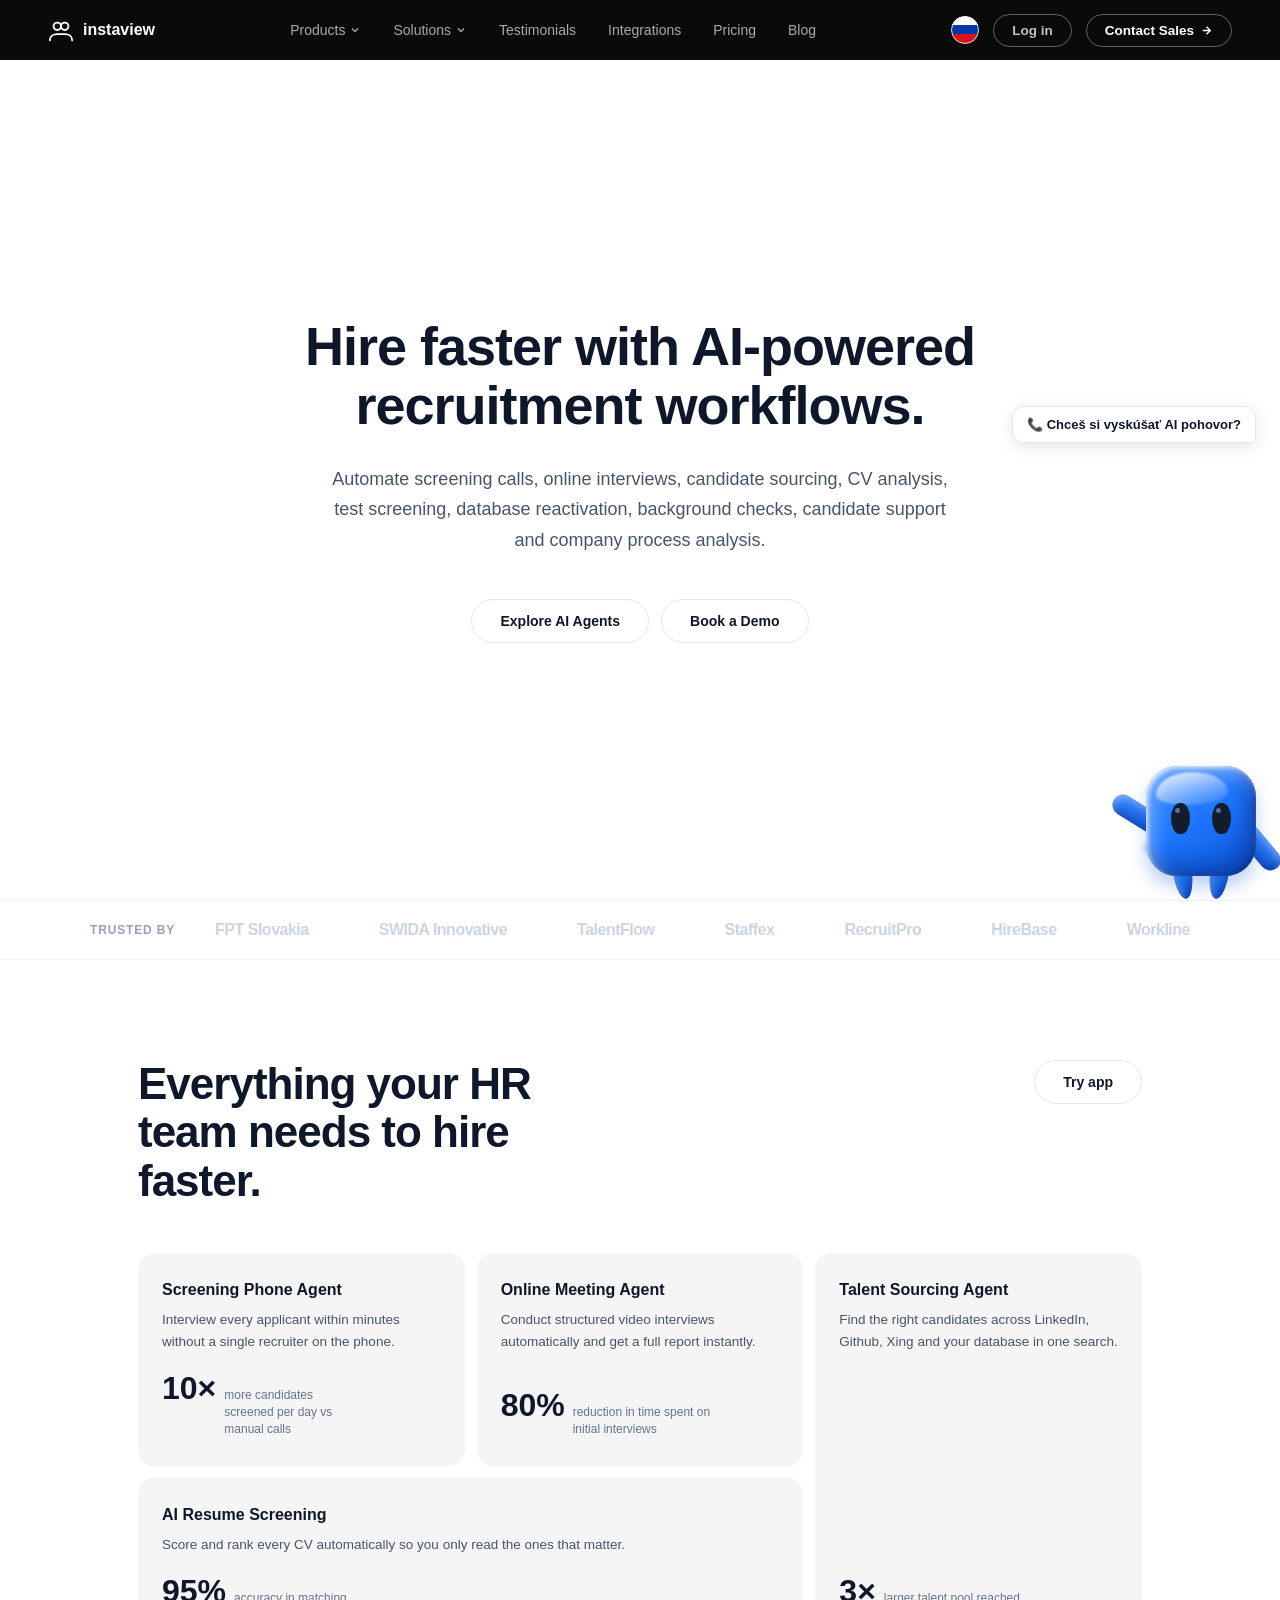
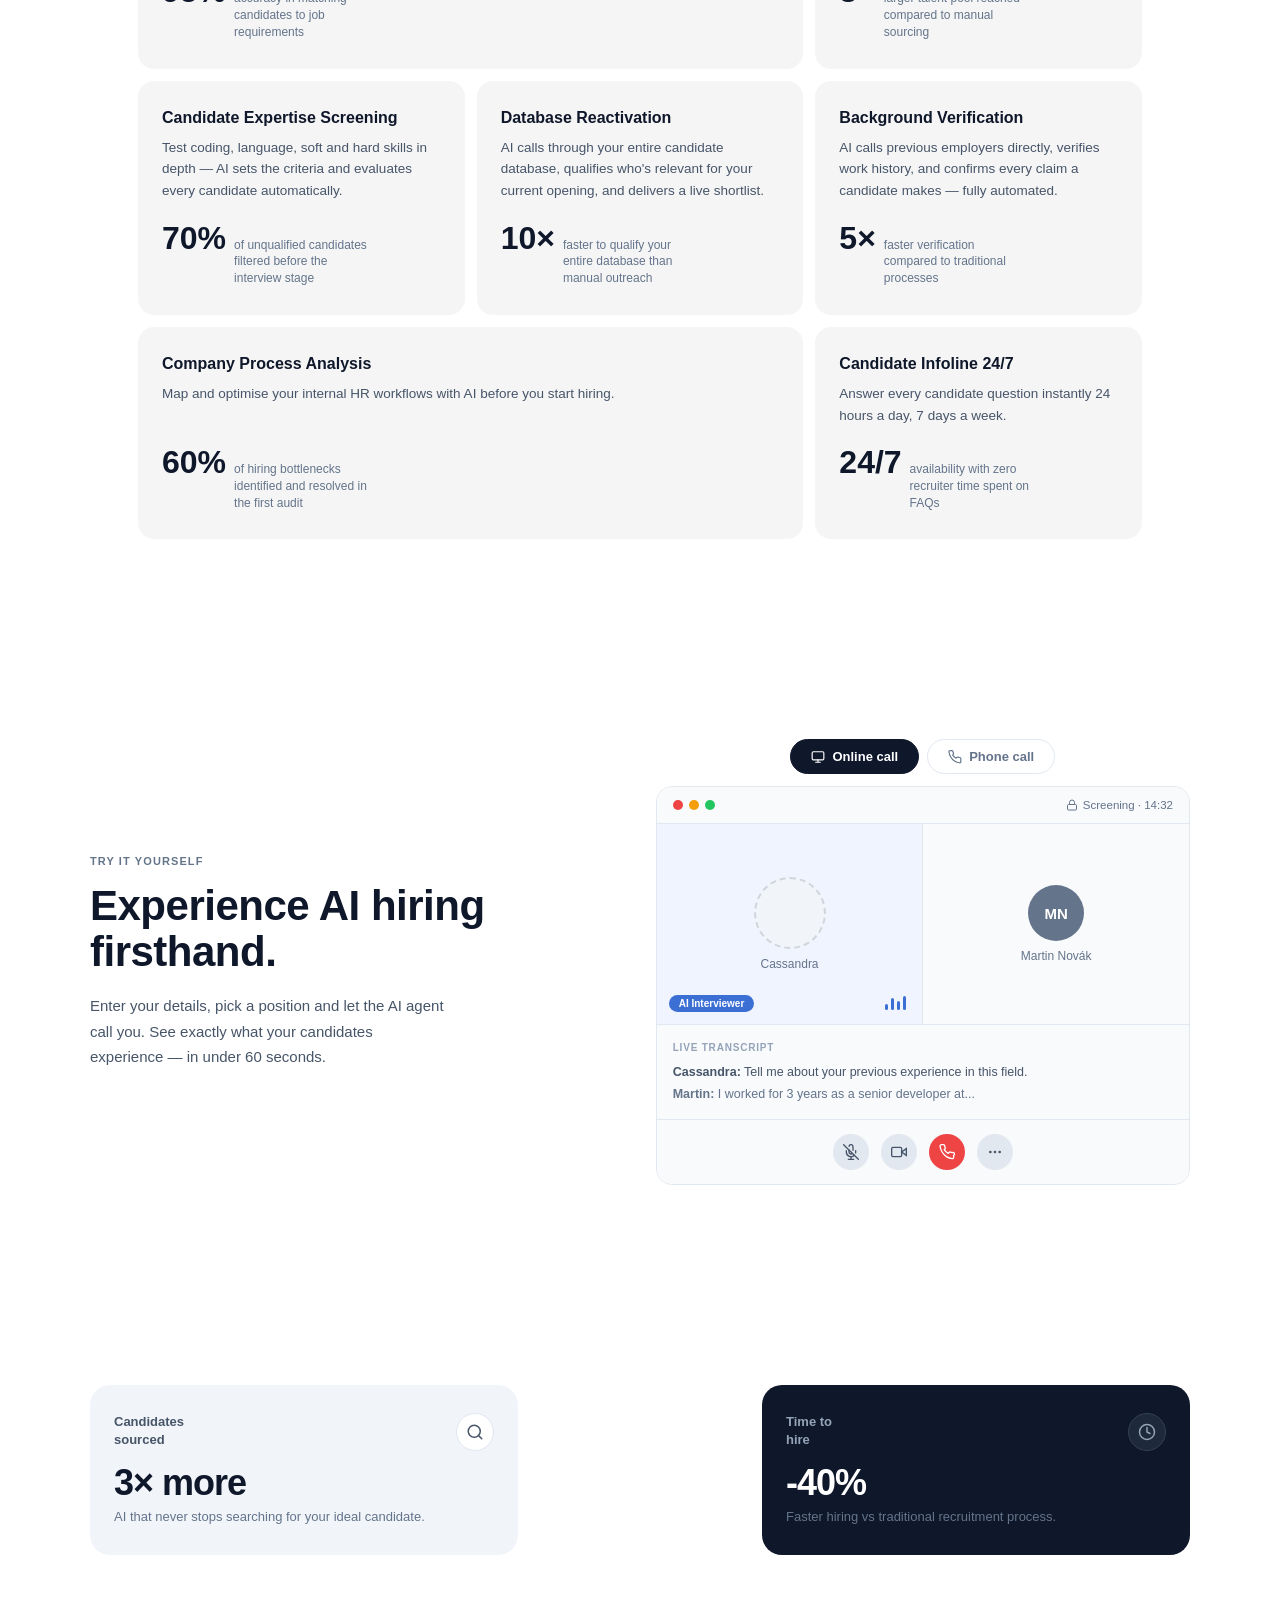
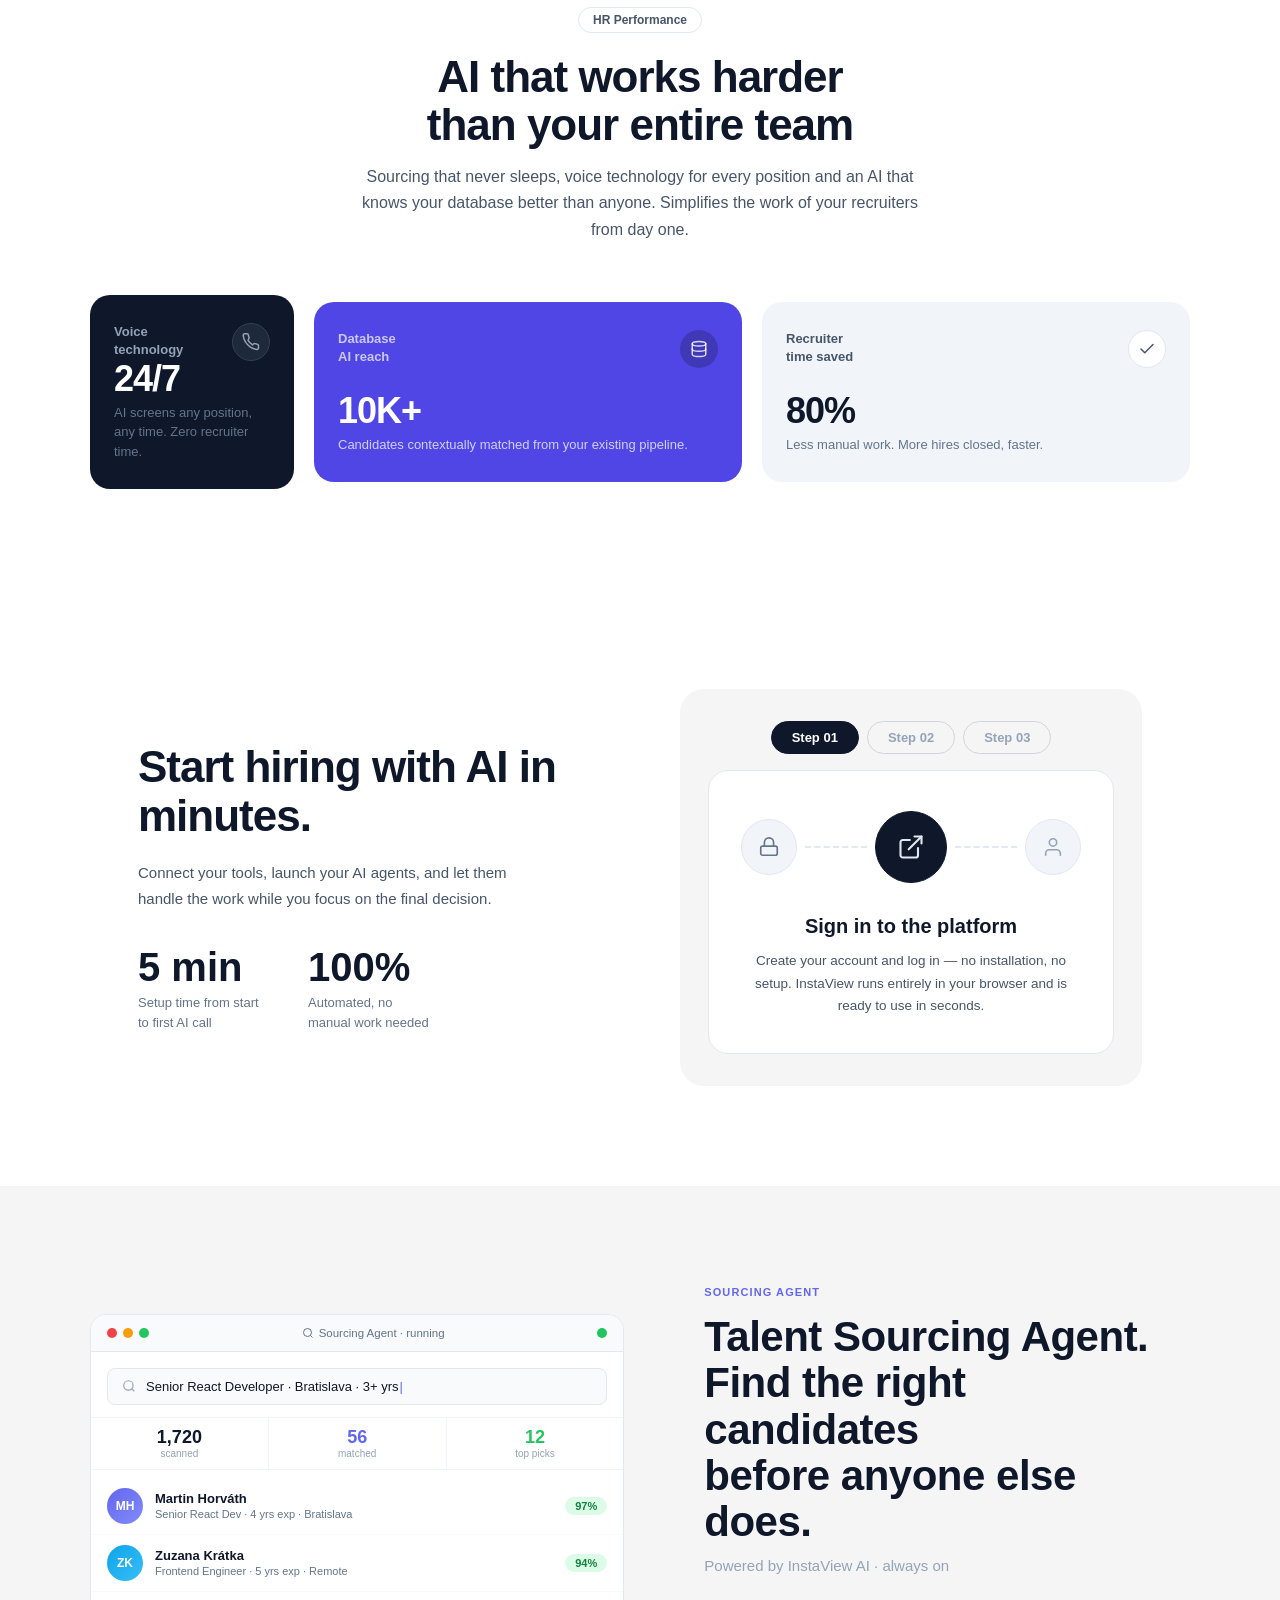
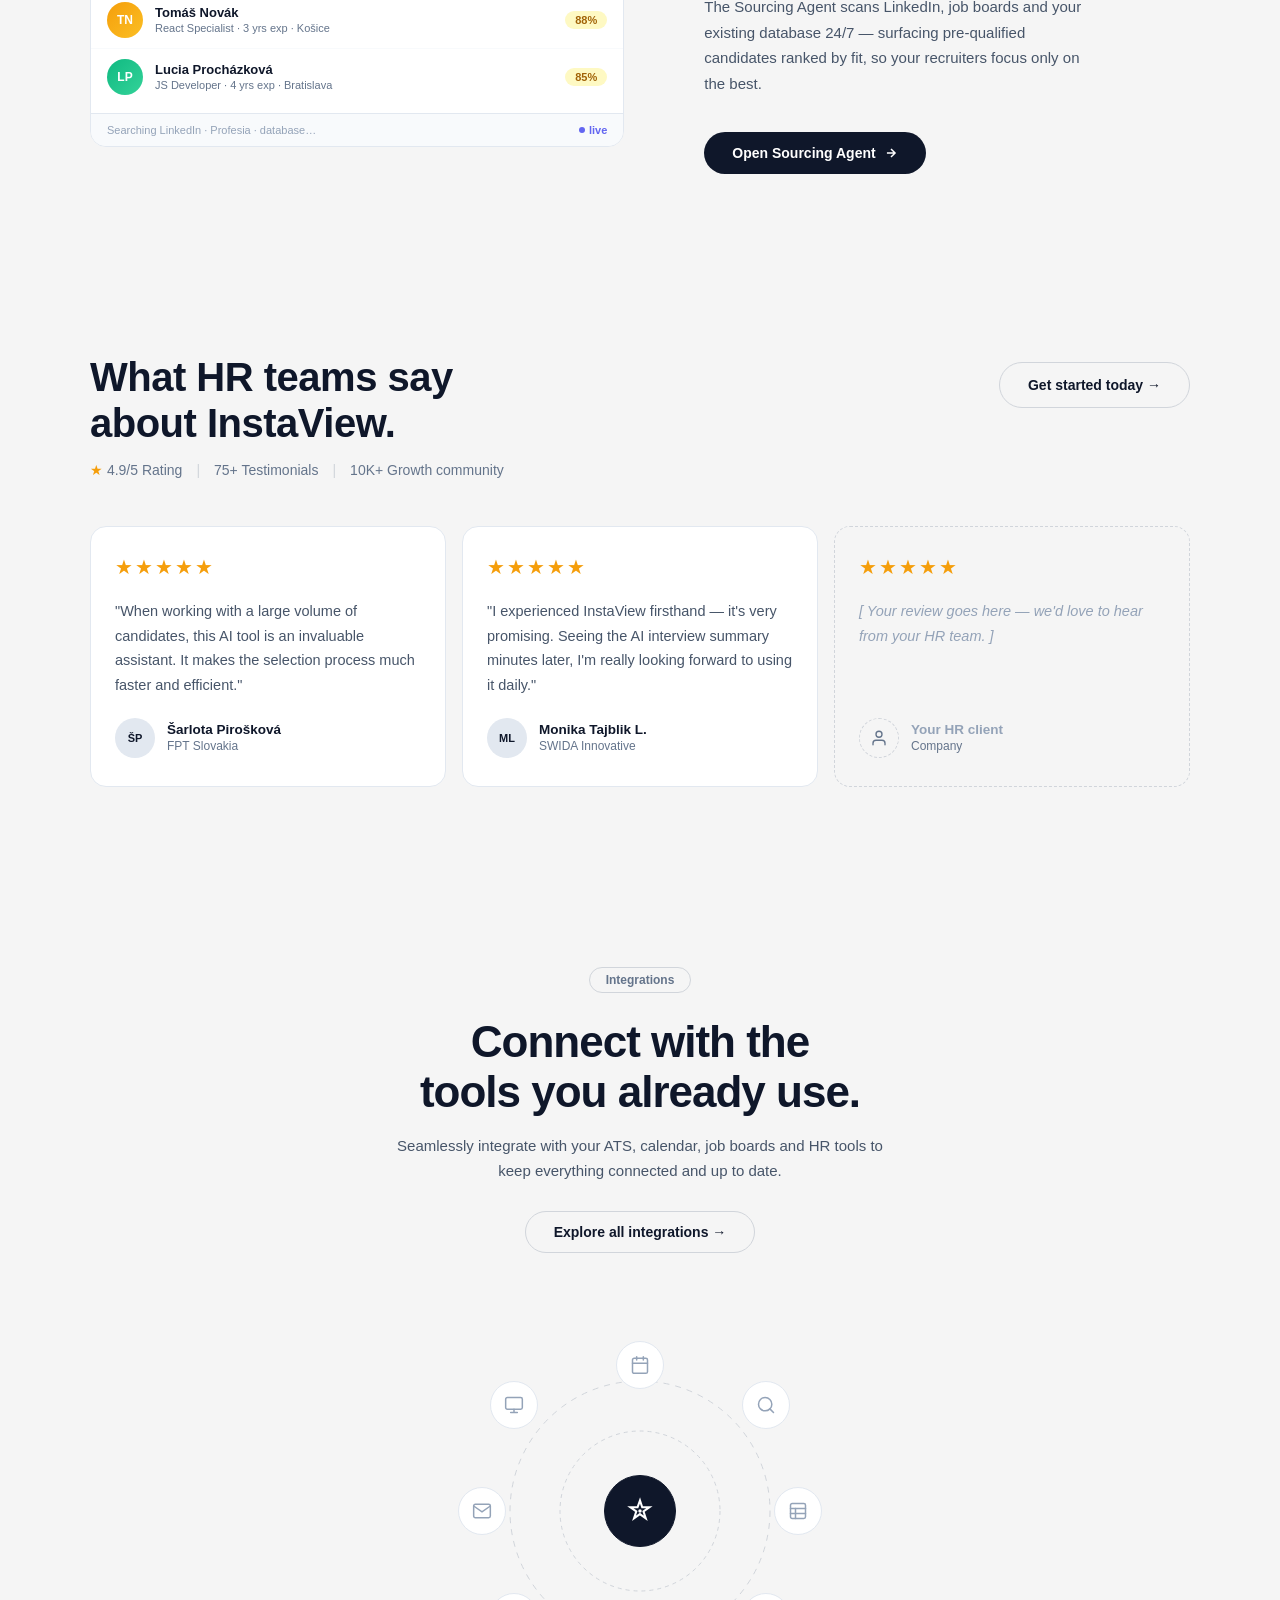
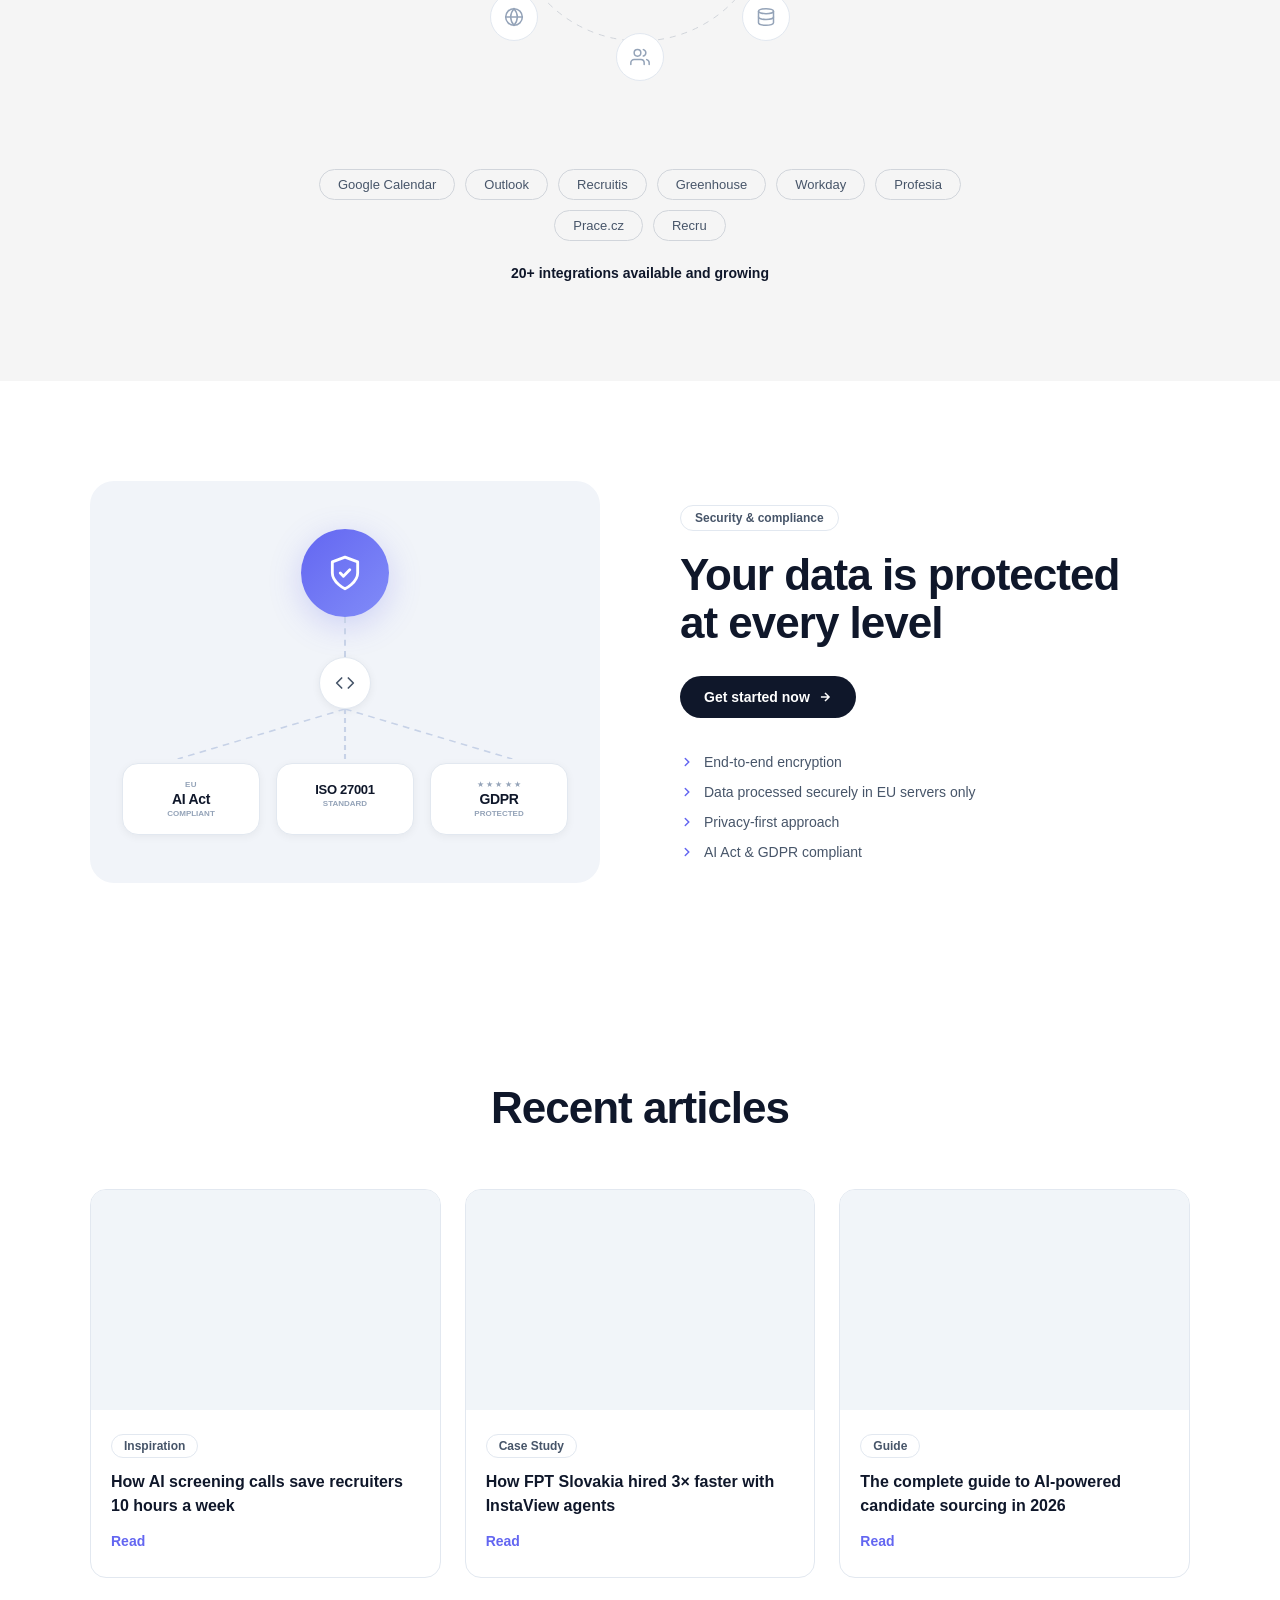
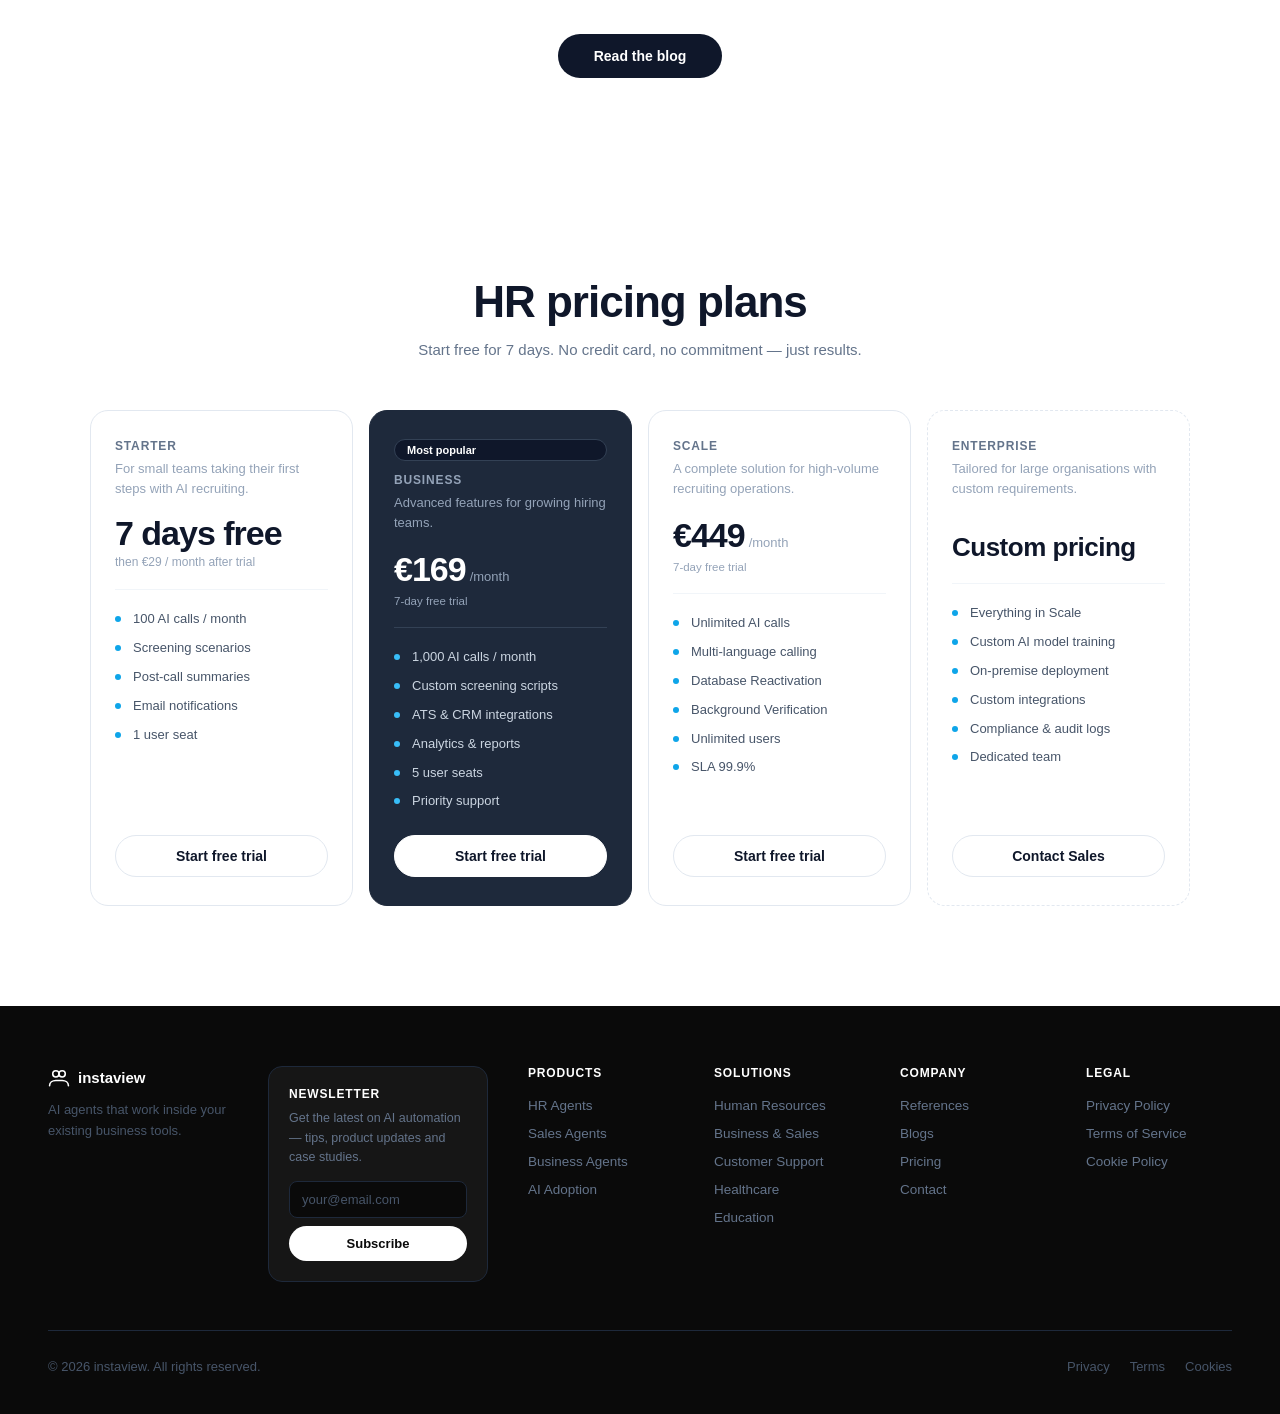
==== commit 7ab7a1de: "LOBI 3D agent: exact design at 55% scale, winking, mouse eye-tracking, wave arms" ====
--- a/hr-solution.html
+++ b/hr-solution.html
@@ -2917,23 +2917,34 @@
     <div id="msc-dots"><span></span><span></span><span></span></div>
     <div class="agent-container">
     <div class="agent-floor-shadow"></div>
-    <div class="agent-3d">
+    <div class="agent-3d" id="msc-agent">
       <div class="agent-arm left"></div>
       <div class="agent-arm right"></div>
       <div class="agent-leg left"></div>
       <div class="agent-leg right"></div>
       <div class="agent-body">
-        <div class="agent-eyes">
-          <div class="agent-eye oval"></div>
-          <div class="agent-eye wink">
-            <svg viewBox="0 0 100 60" width="100%" height="100%" style="overflow:visible;">
-              <path d="M 5 50 Q 50 -15 95 50" fill="none" stroke="#121C2D" stroke-width="24" stroke-linecap="round"/>
-            </svg>
+        <div class="agent-eyes" id="msc-agent-eyes">
+          <div class="agent-eye" data-eye="left">
+            <div class="eye-open"></div>
+            <div class="eye-wink">
+              <svg viewBox="0 0 100 60" width="100%" height="100%" style="overflow:visible;">
+                <path d="M 5 50 Q 50 -15 95 50" fill="none" stroke="#121C2D" stroke-width="24" stroke-linecap="round"/>
+              </svg>
+            </div>
           </div>
+          <div class="agent-eye" data-eye="right">
+            <div class="eye-open"></div>
+            <div class="eye-wink">
+              <svg viewBox="0 0 100 60" width="100%" height="100%" style="overflow:visible;">
+                <path d="M 5 50 Q 50 -15 95 50" fill="none" stroke="#121C2D" stroke-width="24" stroke-linecap="round"/>
+              </svg>
+            </div>
+          </div>
         </div>
       </div>
     </div>
   </div>
+  
   
   
   
@@ -3116,11 +3127,12 @@
 
 
 
-/* ── LOBI/KUBI 3D Agent Widget (60% scale) ──────────── */
+
+/* ── LOBI/KUBI 3D Agent Widget (55 % scale) ─────────── */
 .agent-container {
   position: relative;
   width: 140px;
-  height: 160px;
+  height: 158px;
   display: flex;
   justify-content: center;
   align-items: center;
@@ -3130,23 +3142,25 @@
 }
 
 @keyframes floatAgent {
-  0%,100% { transform: translateY(0px); }
+  0%,100% { transform: translateY(0); }
   50%      { transform: translateY(-12px); }
 }
 @keyframes floatShadow {
-  0%,100% { transform: scale(1);   opacity: 0.15; }
-  50%      { transform: scale(0.8); opacity: 0.08; }
-}
+  0%,100% { transform: scale(1);   opacity: .18; }
+  50%      { transform: scale(.8); opacity: .09; }
+}
+@keyframes waveLeft  { 0%,100%{transform:rotate(32deg);} 50%{transform:rotate(38deg);} }
+@keyframes waveRight { 0%,100%{transform:rotate(50deg);} 50%{transform:rotate(56deg);} }
 
 .agent-3d {
   position: relative;
-  width: 114px;
-  height: 114px;
+  width: 110px;
+  height: 110px;
   animation: floatAgent 3.5s ease-in-out infinite;
   z-index: 2;
 }
 
-/* Torque spin */
+/* Torque */
 .msc-state-idle.msc-spinning .agent-3d {
   animation: agentTorque .8s cubic-bezier(.4,0,.2,1) !important;
 }
@@ -3155,153 +3169,171 @@
   45%  { transform: rotateY(180deg) scale(.82); }
   100% { transform: rotateY(360deg) scale(1); }
 }
-/* Thinking wobble */
 .msc-state-thinking .agent-3d {
   animation: agentWobble .55s ease-in-out infinite !important;
 }
 @keyframes agentWobble {
-  0%,100% { transform: rotate(0);    }
-  25%     { transform: rotate(-6deg); }
-  75%     { transform: rotate(6deg);  }
-}
-/* Talking bounce */
+  0%,100%{transform:rotate(0);}
+  25%{transform:rotate(-6deg);}
+  75%{transform:rotate(6deg);}
+}
 .msc-state-talking .agent-3d {
   animation: agentBounce .4s ease-in-out infinite !important;
 }
 @keyframes agentBounce {
-  0%,100% { transform: scaleY(1);    }
-  50%     { transform: scaleY(1.07); }
+  0%,100%{transform:scaleY(1);}
+  50%{transform:scaleY(1.07);}
 }
 
 /* Floor shadow */
 .agent-floor-shadow {
   position: absolute;
-  bottom: 20px;
-  width: 96px;
-  height: 12px;
-  background: #0F172A;
+  bottom: 22px;
+  width: 99px;
+  height: 13px;
+  background: #1e3a8a;
   border-radius: 50%;
+  filter: blur(3px);
   animation: floatShadow 3.5s ease-in-out infinite;
   z-index: 1;
 }
 
-/* Body — full 3D plastic effect */
+/* Body */
 .agent-body {
   position: absolute;
-  width: 100%; height: 100%;
-  background: linear-gradient(135deg, #2E8CFF 0%, #0056FF 100%);
-  border-radius: 30px;
+  inset: 0;
+  background: linear-gradient(150deg, #3a8bff 0%, #1f78ff 45%, #0c54d8 100%);
+  border-radius: 31px;
   box-shadow:
-    inset 7px   7px  15px rgba(255,255,255,0.40),
-    inset -9px -9px  18px rgba(0,30,120,0.50),
-    inset 2px   2px   4px rgba(255,255,255,0.90),
-    inset -2px -2px   4px rgba(0,20,80,0.60),
-    0 9px 15px rgba(0,86,255,0.25);
+    inset 8px  9px 17px rgba(255,255,255,.35),
+    inset -10px -10px 20px rgba(0,30,120,.45),
+    inset 2px  2px  4px rgba(255,255,255,.85),
+    inset -2px -2px 4px rgba(0,20,80,.5),
+    0 10px 17px rgba(15,84,216,.28);
   display: flex;
   justify-content: center;
   align-items: center;
   z-index: 10;
 }
-
-/* Arms & legs — same 3D gradient */
-.agent-arm, .agent-leg {
+.agent-body::before {
+  content: "";
   position: absolute;
-  background: linear-gradient(135deg, #2E8CFF, #0056FF);
-  border-radius: 24px;
+  top: 6px; left: 10px;
+  width: 72px; height: 33px;
+  background: linear-gradient(160deg, rgba(255,255,255,.85), rgba(255,255,255,0));
+  border-radius: 50% 50% 60% 40% / 70% 60% 40% 30%;
+  filter: blur(1px);
+  pointer-events: none;
+}
+/* Mouth when talking */
+.msc-state-talking .agent-body::after {
+  content: "";
+  position: absolute;
+  bottom: 20px;
+  left: 50%; transform: translateX(-50%);
+  width: 30px; height: 14px;
+  background: #121C2D;
+  border-radius: 0 0 15px 15px;
+  animation: agentMouth .4s ease-in-out infinite alternate;
+}
+@keyframes agentMouth { 0%{height:8px;} 100%{height:16px;} }
+
+/* Arms */
+.agent-arm {
+  position: absolute;
+  top: 51px;
+  width: 53px;
+  height: 21px;
+  background: linear-gradient(160deg, #3a8bff, #0f56d8);
+  border-radius: 999px;
   z-index: 1;
   box-shadow:
-    inset 3px  3px  7px rgba(255,255,255,0.40),
-    inset -4px -4px 7px rgba(0,30,120,0.50);
-}
-
-.agent-arm {
-  top: 39px;
-  width: 21px;
-  height: 45px;
+    inset 3px 3px 7px rgba(255,255,255,.35),
+    inset -3px -3px 7px rgba(0,30,120,.45);
 }
 .agent-arm.left {
-  left: -12px;
-  transform-origin: bottom right;
-  transform: rotate(-60deg);
+  left: -40px;
+  transform-origin: right center;
+  transform: rotate(32deg);
+  animation: waveLeft 3.6s ease-in-out infinite;
 }
 .agent-arm.right {
-  right: -12px;
-  transform-origin: bottom left;
-  transform: rotate(60deg);
-}
-
+  right: -40px;
+  transform-origin: left center;
+  transform: rotate(50deg);
+  animation: waveRight 3.2s ease-in-out infinite;
+}
+
+/* Legs */
 .agent-leg {
-  bottom: -13px;
-  width: 22px;
-  height: 30px;
-}
-.agent-leg.left  { left: 27px; }
-.agent-leg.right { right: 27px; }
+  position: absolute;
+  bottom: -23px;
+  width: 19px;
+  height: 39px;
+  background: linear-gradient(160deg, #3a8bff, #0f56d8);
+  border-radius: 40% 40% 50% 50% / 24% 24% 76% 76%;
+  z-index: 1;
+  box-shadow:
+    inset 3px 3px 6px rgba(255,255,255,.30),
+    inset -3px -3px 6px rgba(0,30,120,.45);
+}
+.agent-leg.left  { left: 28px;  transform: rotate(-8deg); }
+.agent-leg.right { right: 28px; transform: rotate(8deg); }
 
 /* Eyes */
 .agent-eyes {
   display: flex;
   align-items: center;
   justify-content: center;
-  gap: 23px;
+  gap: 22px;
   margin-top: -6px;
-}
-
-.agent-eye.oval {
-  width: 20px;
-  height: 33px;
-  background: #121C2D;
-  border-radius: 50% 50% 50% 50% / 60% 60% 40% 40%;
-  flex-shrink: 0;
-  transition: all .25s;
-}
-
-.agent-eye.wink {
-  width: 29px;
-  height: 18px;
+  transition: transform .12s ease-out;
+}
+.agent-eye {
+  position: relative;
+  width: 19px;
+  height: 31px;
   display: flex;
   align-items: center;
-  margin-top: 3px;
-  flex-shrink: 0;
-}
-
-/* Thinking — spinner eyes */
-.msc-state-thinking .agent-eye.oval {
+  justify-content: center;
+}
+.eye-open {
+  width: 19px;
+  height: 31px;
+  background: #121C2D;
+  border-radius: 50% / 55%;
+  position: relative;
+  transition: opacity .08s linear;
+}
+.eye-open::after {
+  content: "";
+  position: absolute;
+  top: 5px; left: 4px;
+  width: 5px; height: 5px;
+  background: rgba(120,150,210,.7);
+  border-radius: 50%;
+}
+.eye-wink {
+  position: absolute;
+  width: 28px;
+  height: 18px;
+  opacity: 0;
+  transition: opacity .08s linear;
+}
+.agent-eye.winking .eye-open { opacity: 0; }
+.agent-eye.winking .eye-wink { opacity: 1; }
+
+/* Thinking state — spinner eyes */
+.msc-state-thinking .eye-open {
   background: transparent !important;
   border: 3px solid #121C2D;
   border-top-color: transparent;
-  border-radius: 50%;
-  width: 22px; height: 22px;
+  border-radius: 50% !important;
+  width: 20px; height: 20px;
   animation: agentSpinEye .6s linear infinite !important;
 }
-.msc-state-thinking .agent-eye.wink {
-  width: 22px; height: 22px; margin-top: 0;
-  border: 3px solid #121C2D;
-  border-top-color: transparent;
-  border-radius: 50%;
-  animation: agentSpinEye .6s linear infinite reverse !important;
-}
-.msc-state-thinking .agent-eye.wink svg { display: none; }
+.msc-state-thinking .eye-wink { display: none !important; }
 @keyframes agentSpinEye { to { transform: rotate(360deg); } }
-
-/* Mouth */
-.agent-mouth {
-  display: none;
-  width: 34px; height: 0;
-  background: #121C2D;
-  border-radius: 0 0 17px 17px;
-  overflow: hidden;
-  transition: height .2s;
-  position: absolute;
-  bottom: 28px;
-  left: 50%; transform: translateX(-50%);
-}
-.msc-state-talking .agent-mouth {
-  display: block;
-  height: 14px;
-  animation: agentMouth .4s ease-in-out infinite alternate;
-}
-@keyframes agentMouth { 0%{height:8px} 100%{height:16px} }
 
 </style>
 <script>
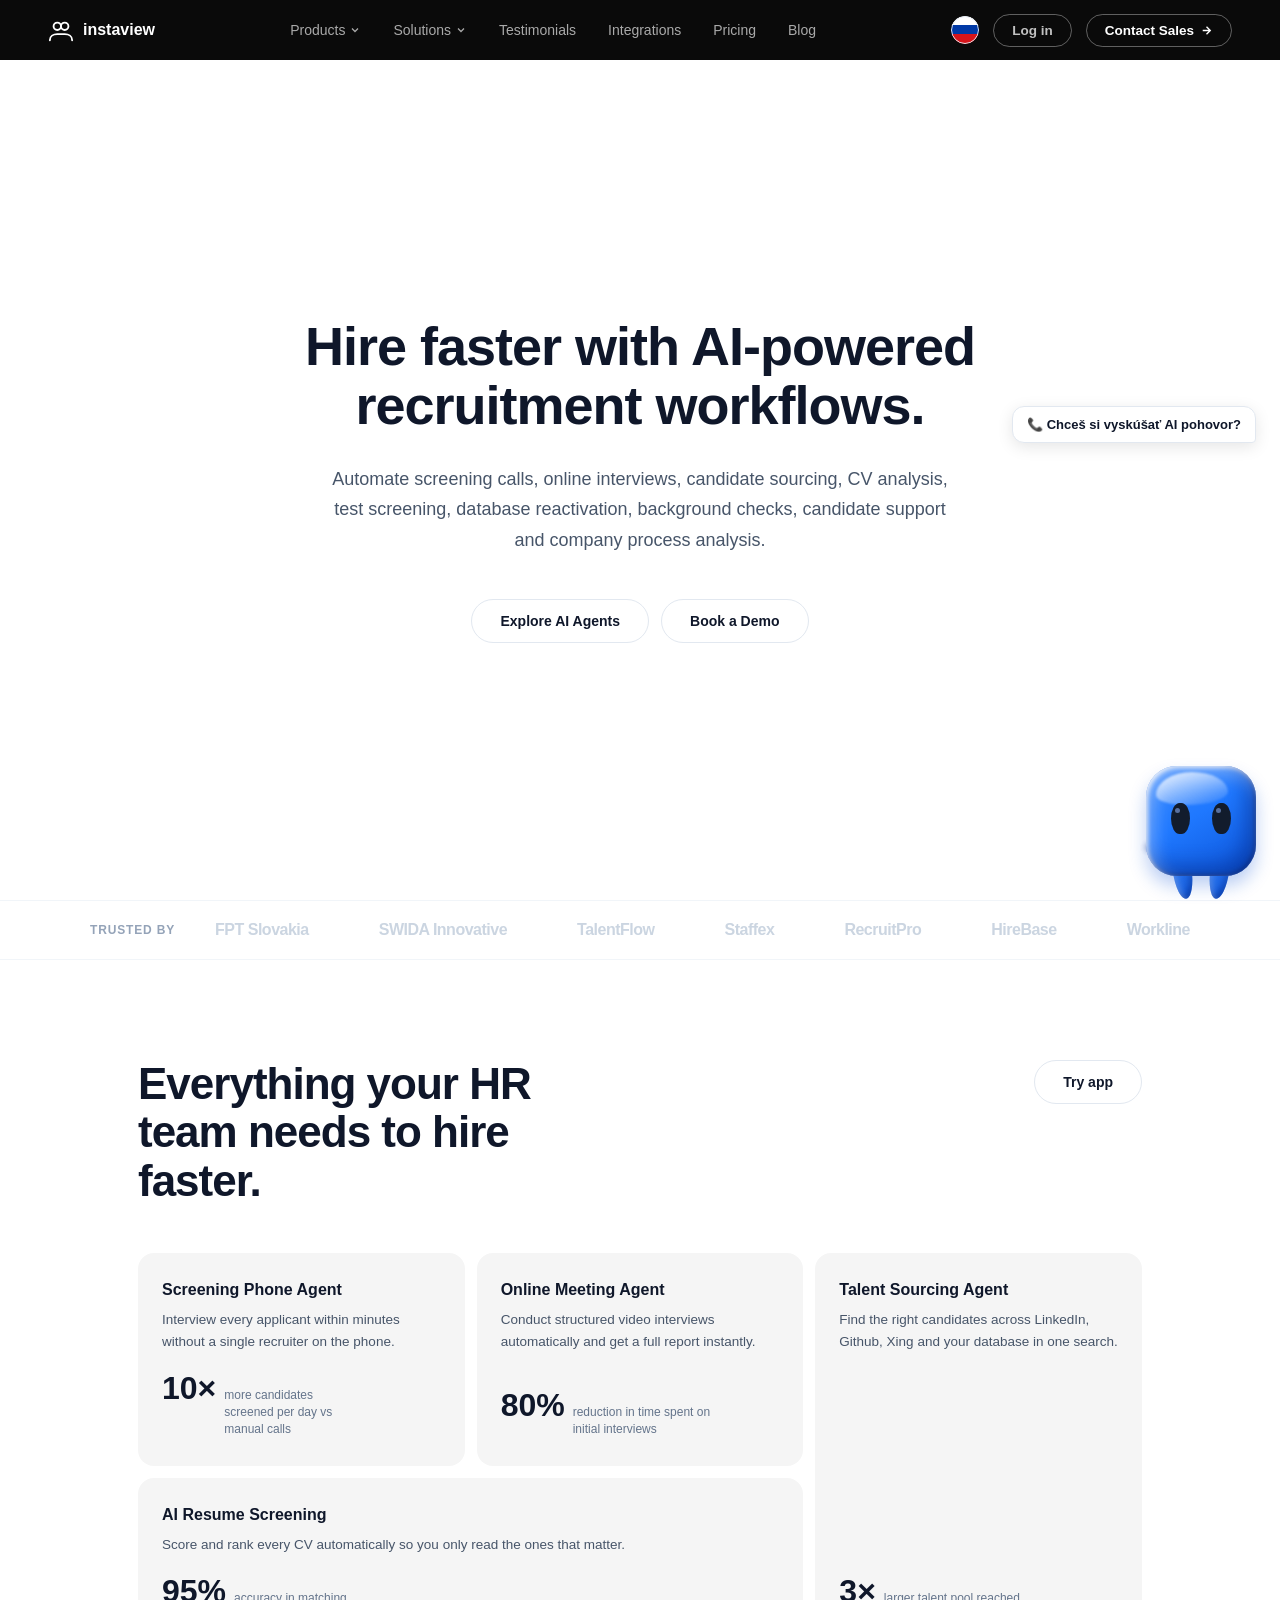
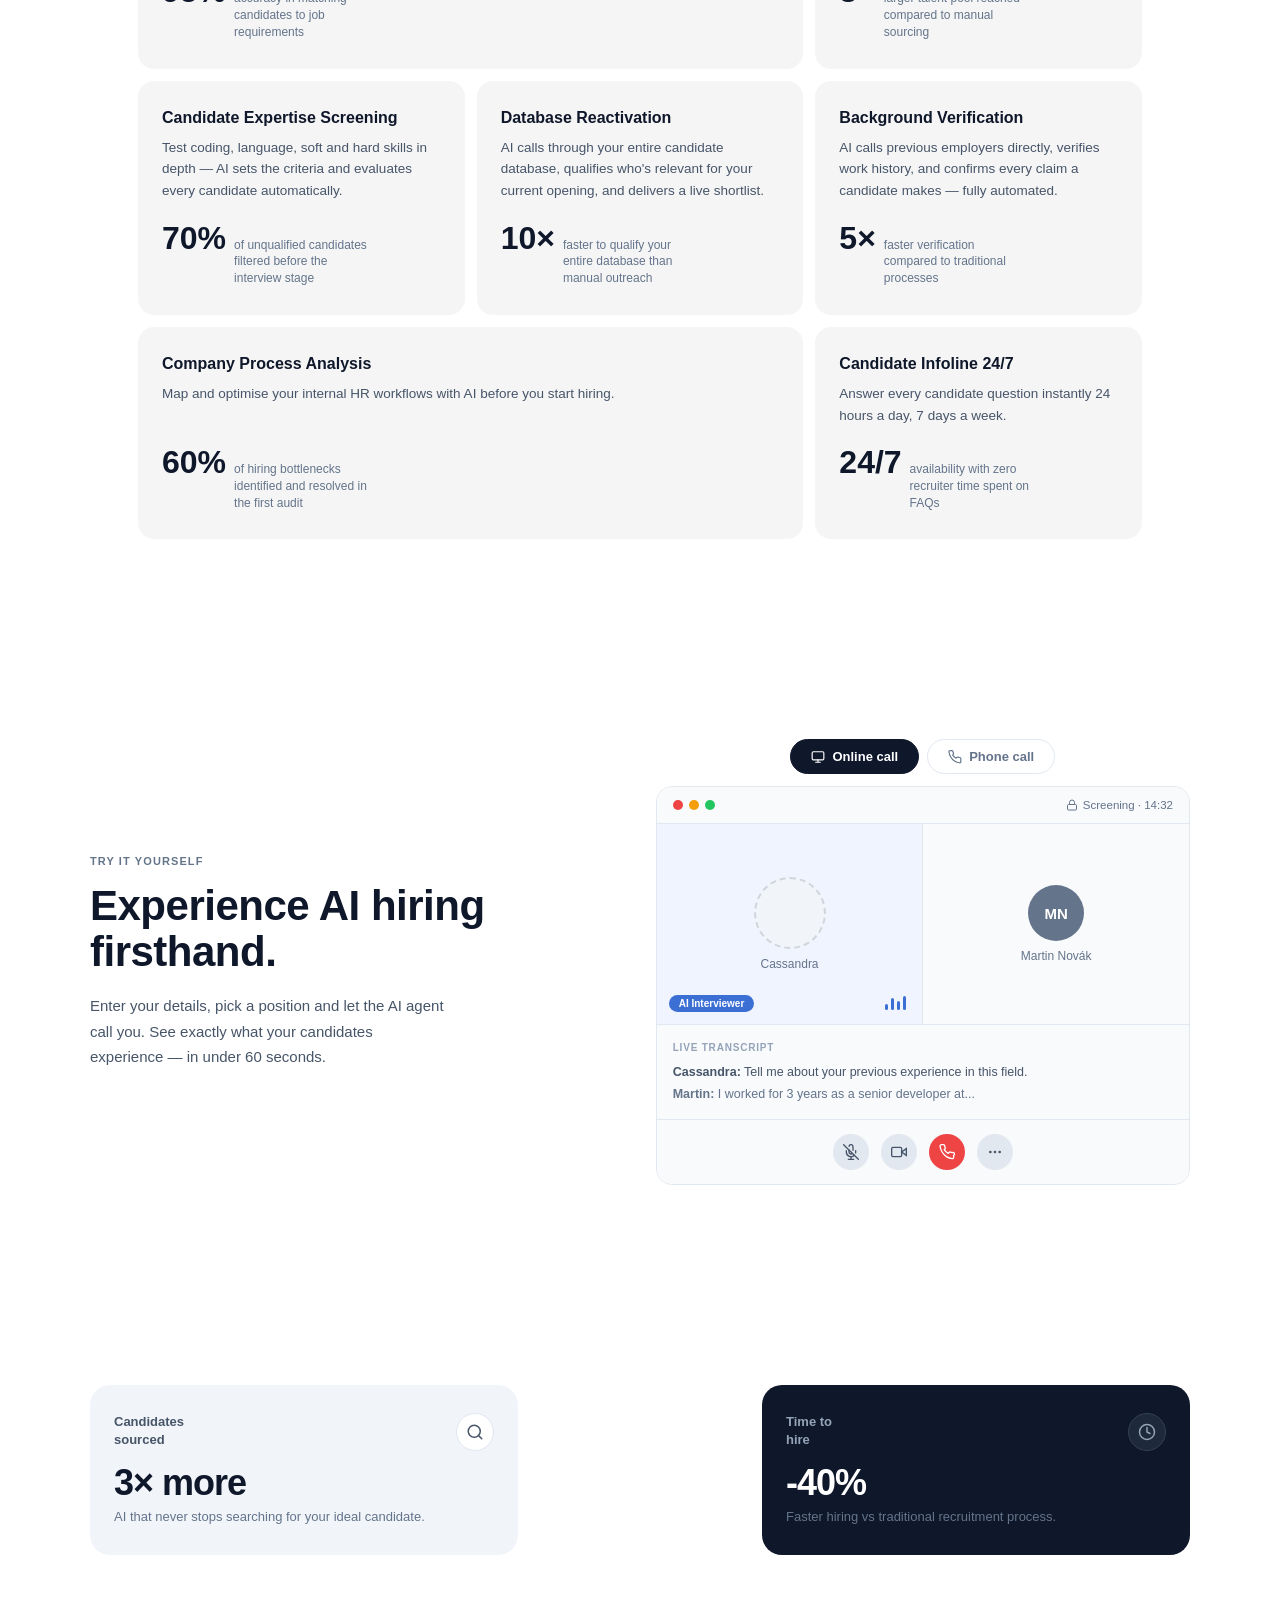
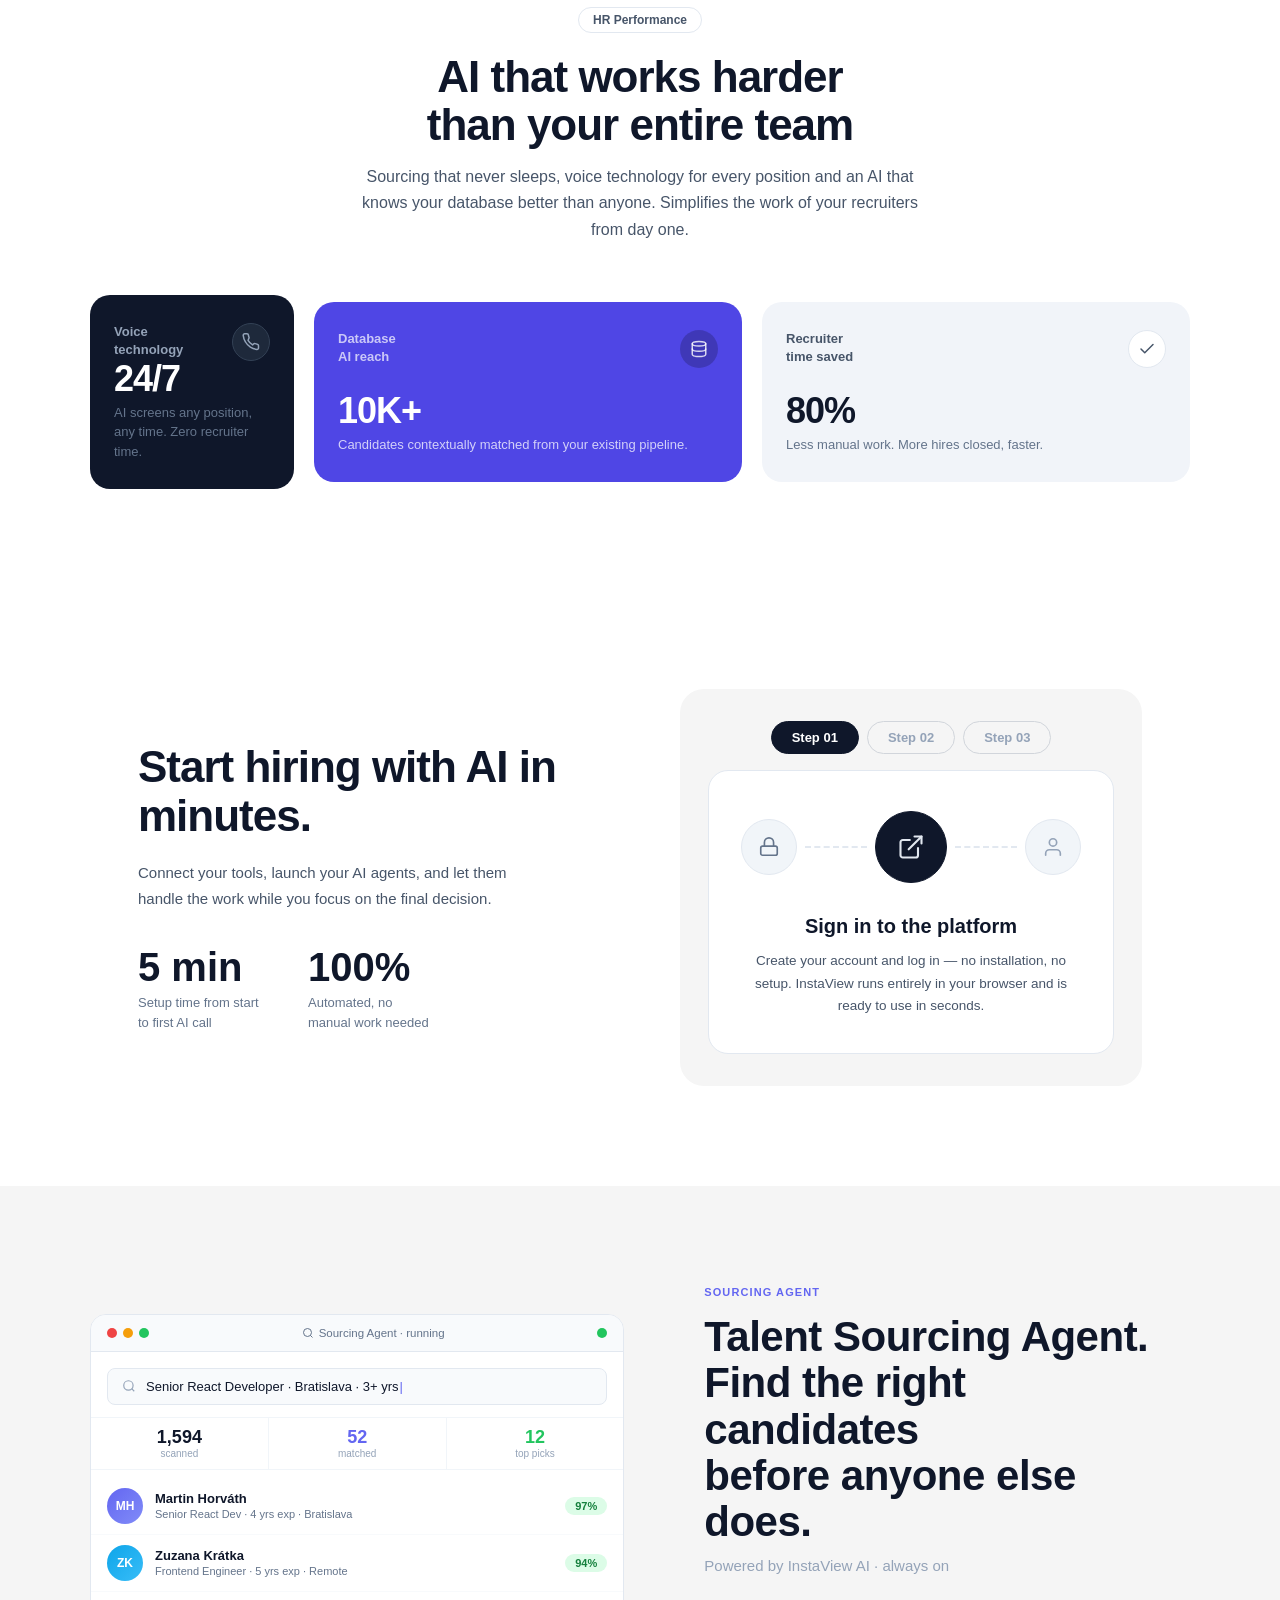
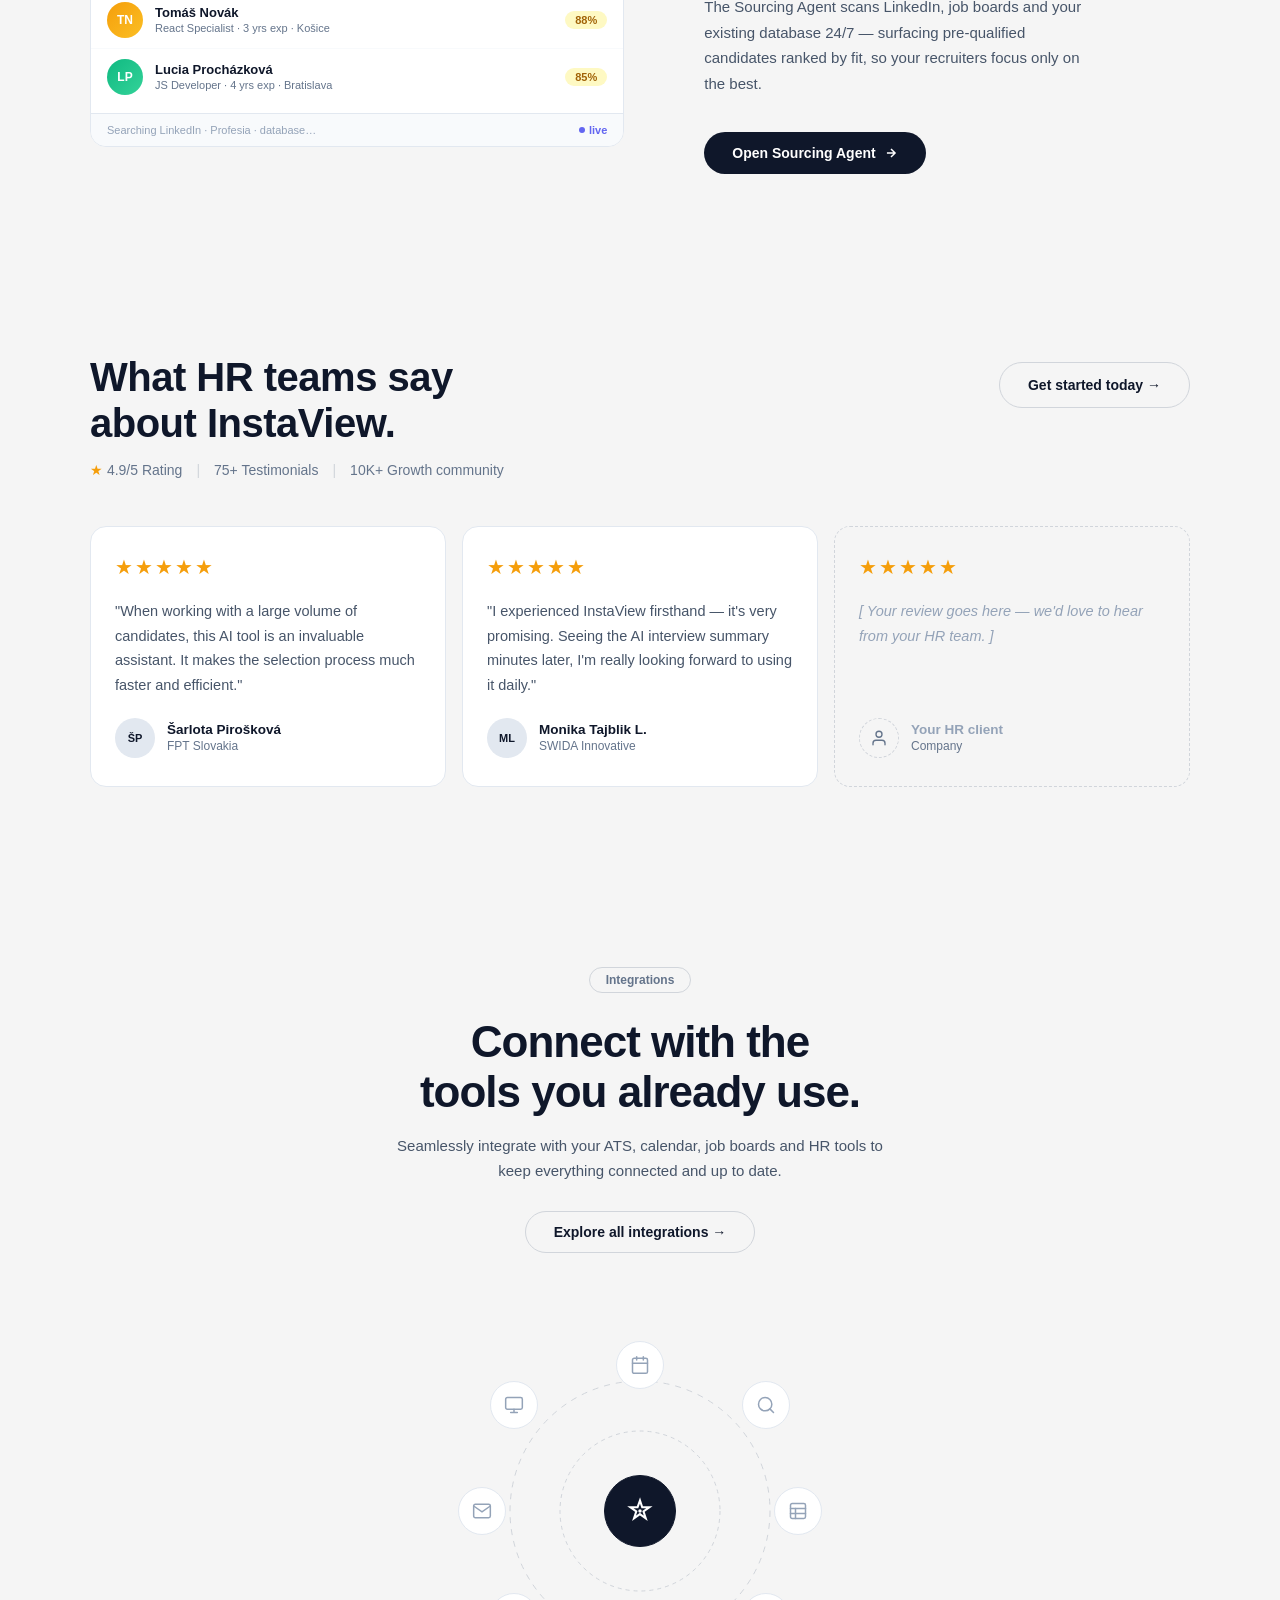
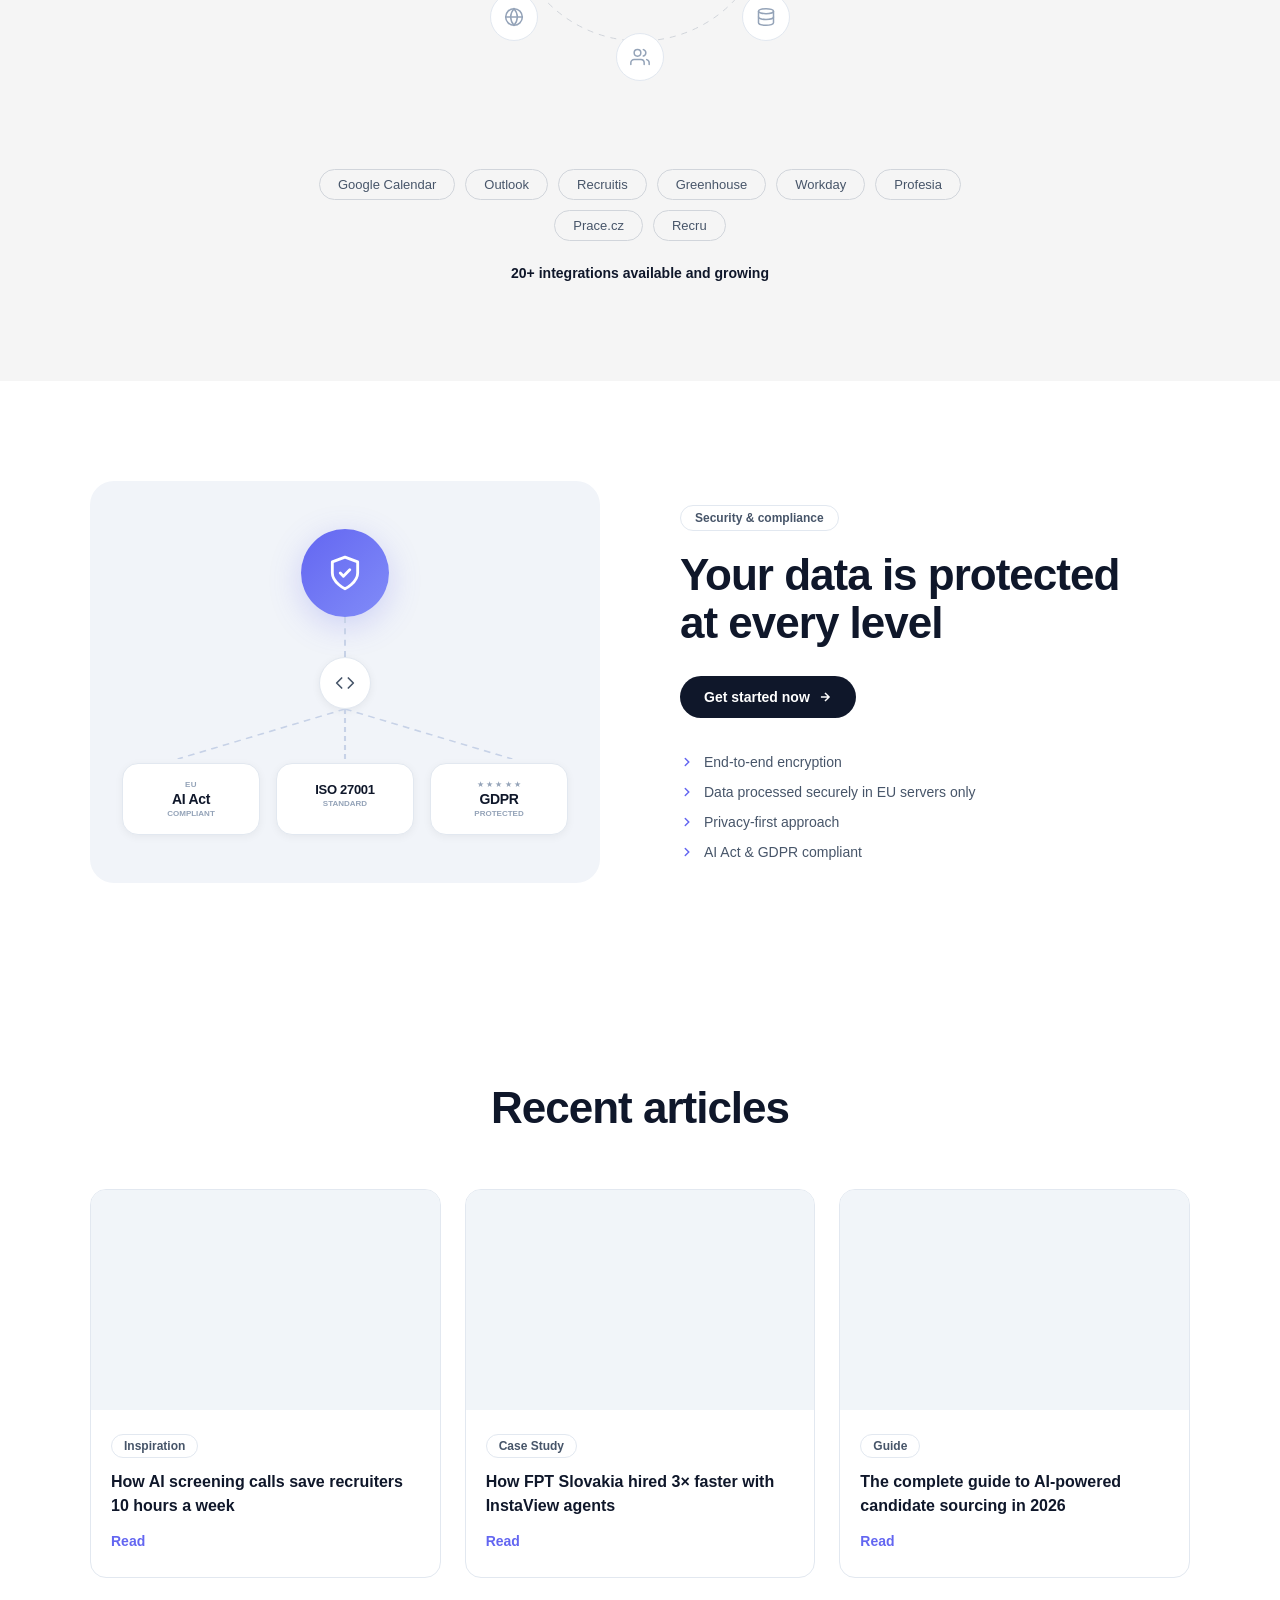
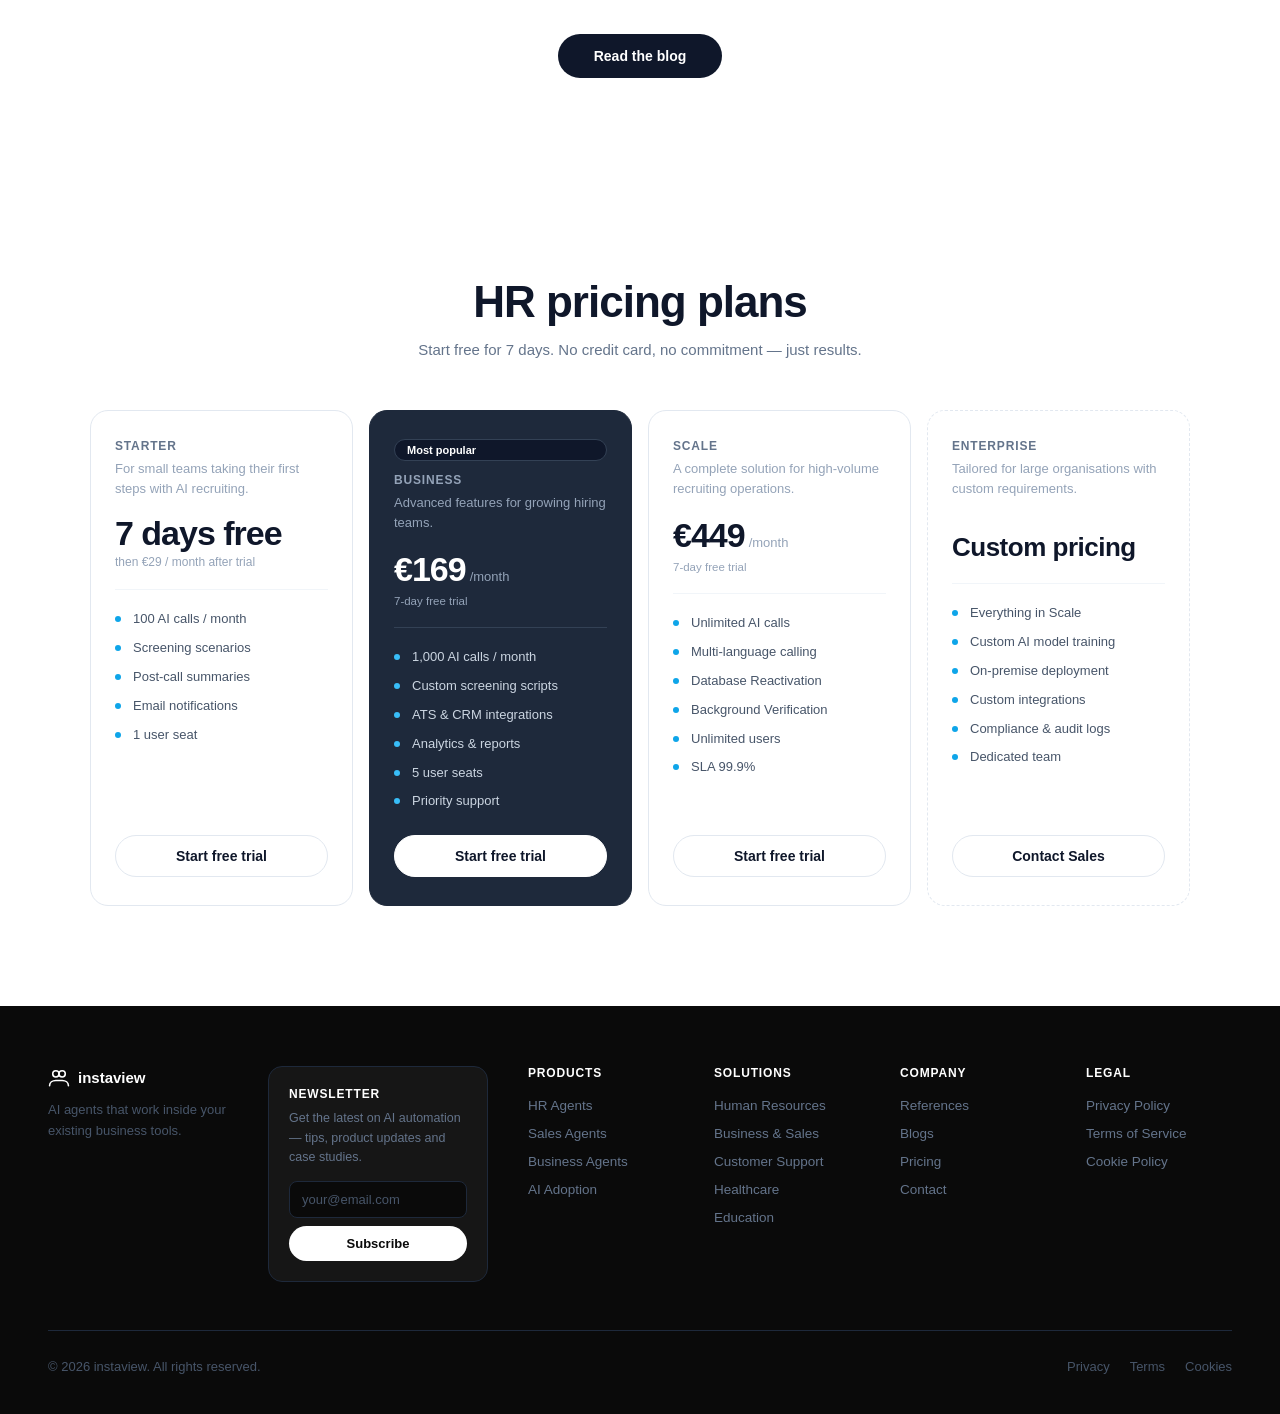
==== commit 5d1404b1: "Remove mouth from agent" ====
--- a/hr-solution.html
+++ b/hr-solution.html
@@ -3225,18 +3225,7 @@
   filter: blur(1px);
   pointer-events: none;
 }
-/* Mouth when talking */
-.msc-state-talking .agent-body::after {
-  content: "";
-  position: absolute;
-  bottom: 20px;
-  left: 50%; transform: translateX(-50%);
-  width: 30px; height: 14px;
-  background: #121C2D;
-  border-radius: 0 0 15px 15px;
-  animation: agentMouth .4s ease-in-out infinite alternate;
-}
-@keyframes agentMouth { 0%{height:8px;} 100%{height:16px;} }
+ 100%{height:16px;} }
 
 /* Arms */
 .agent-arm {
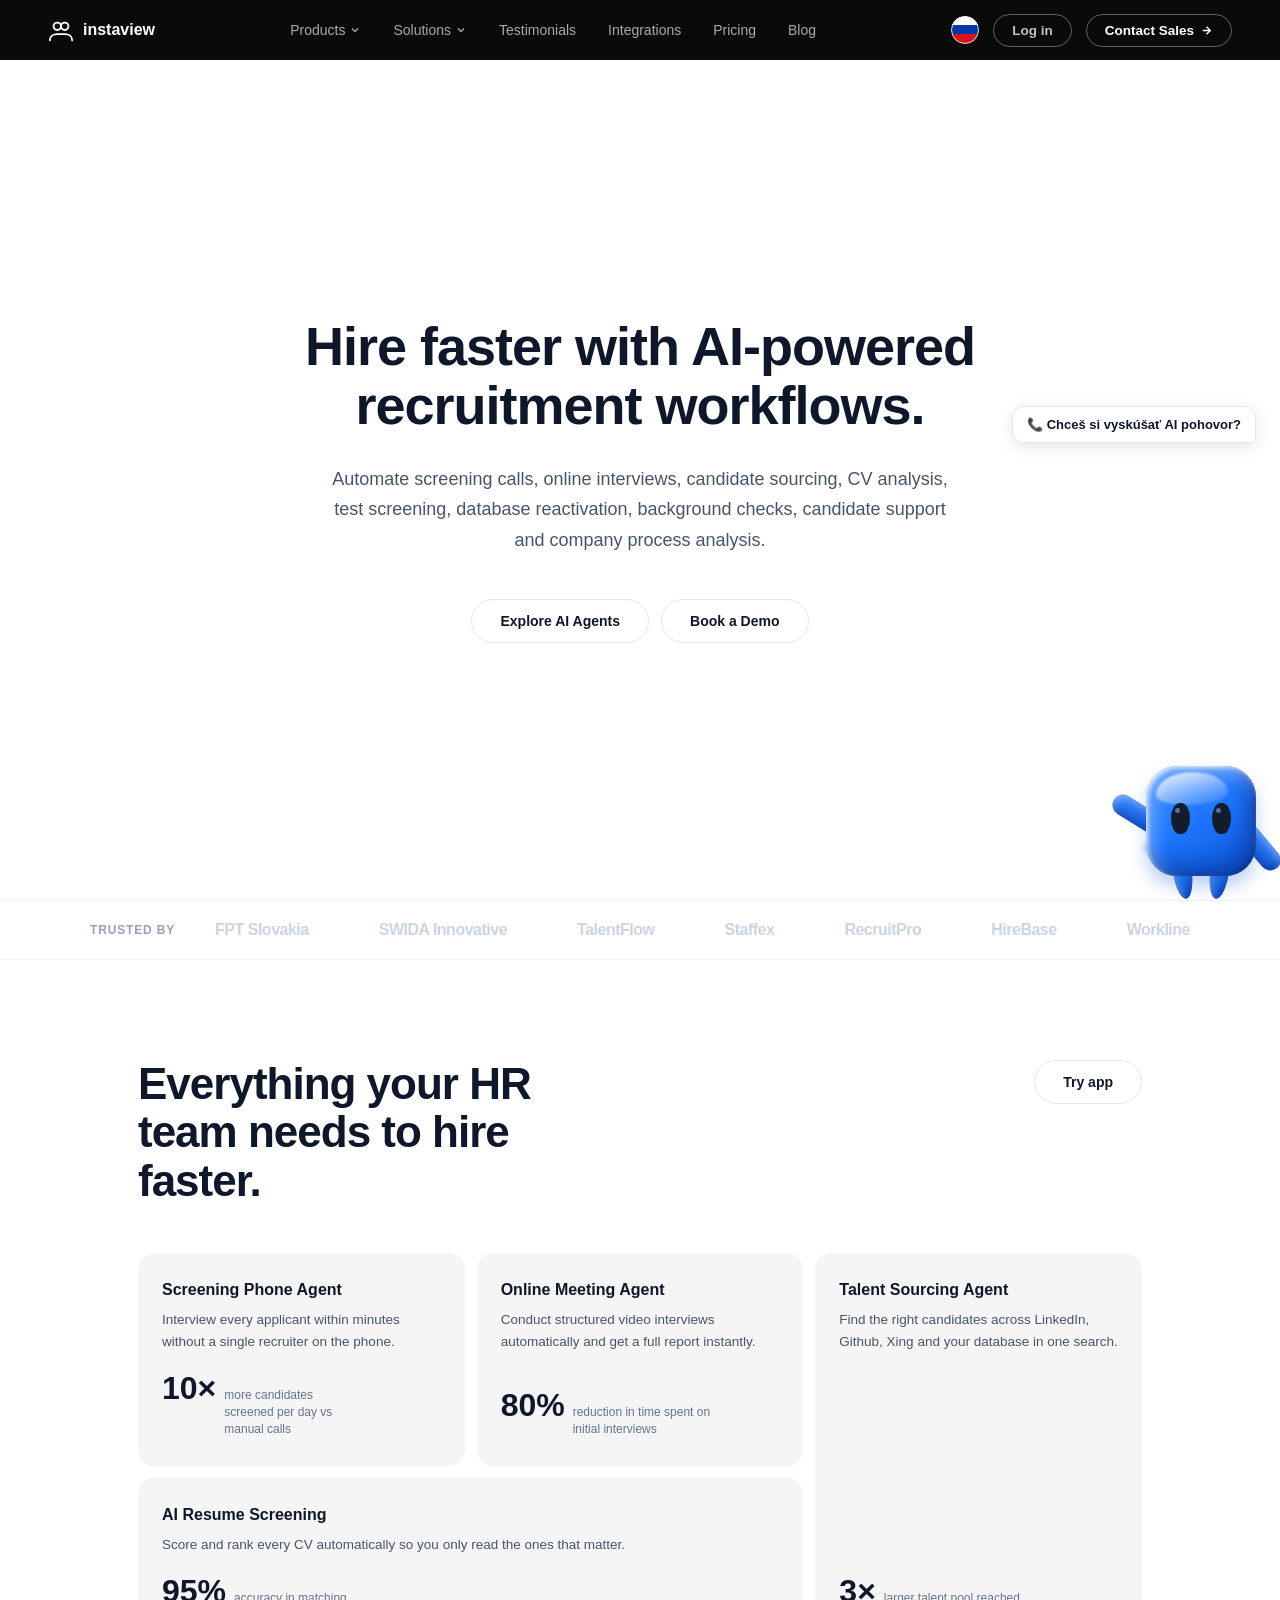
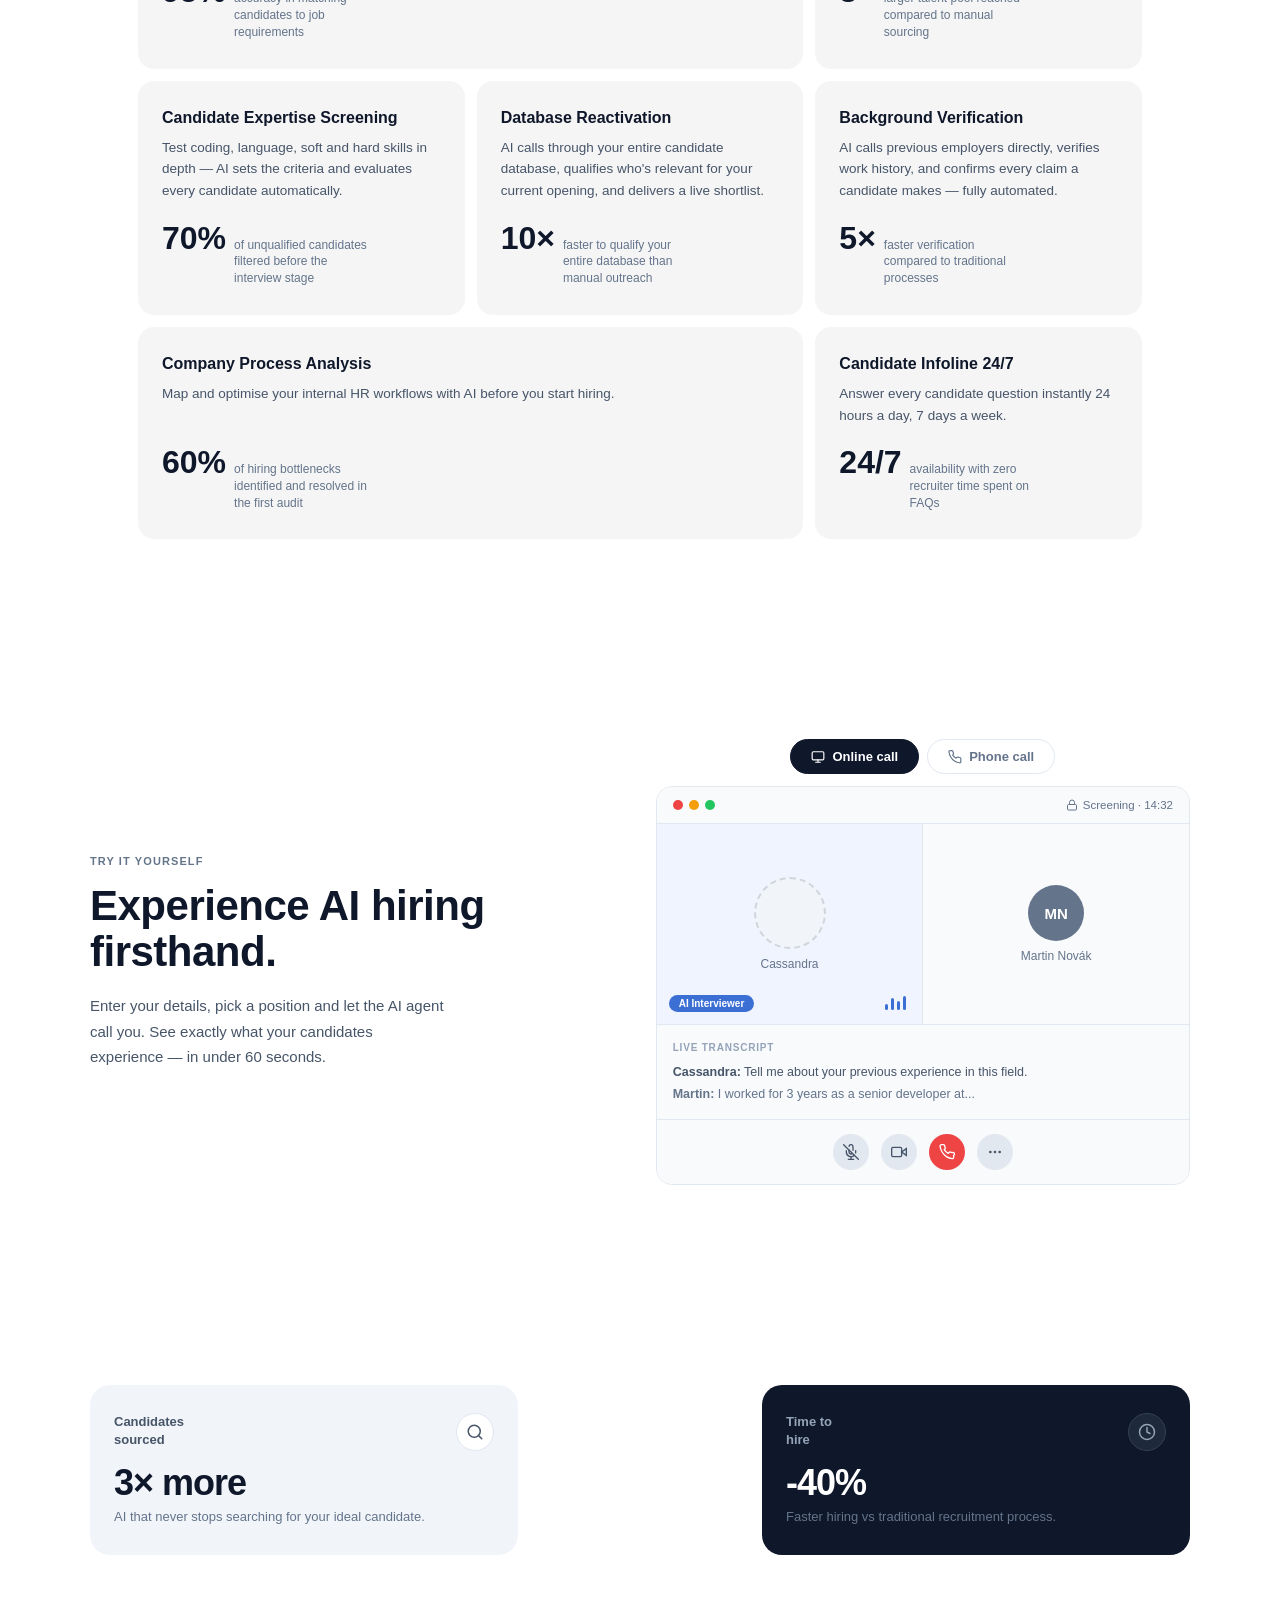
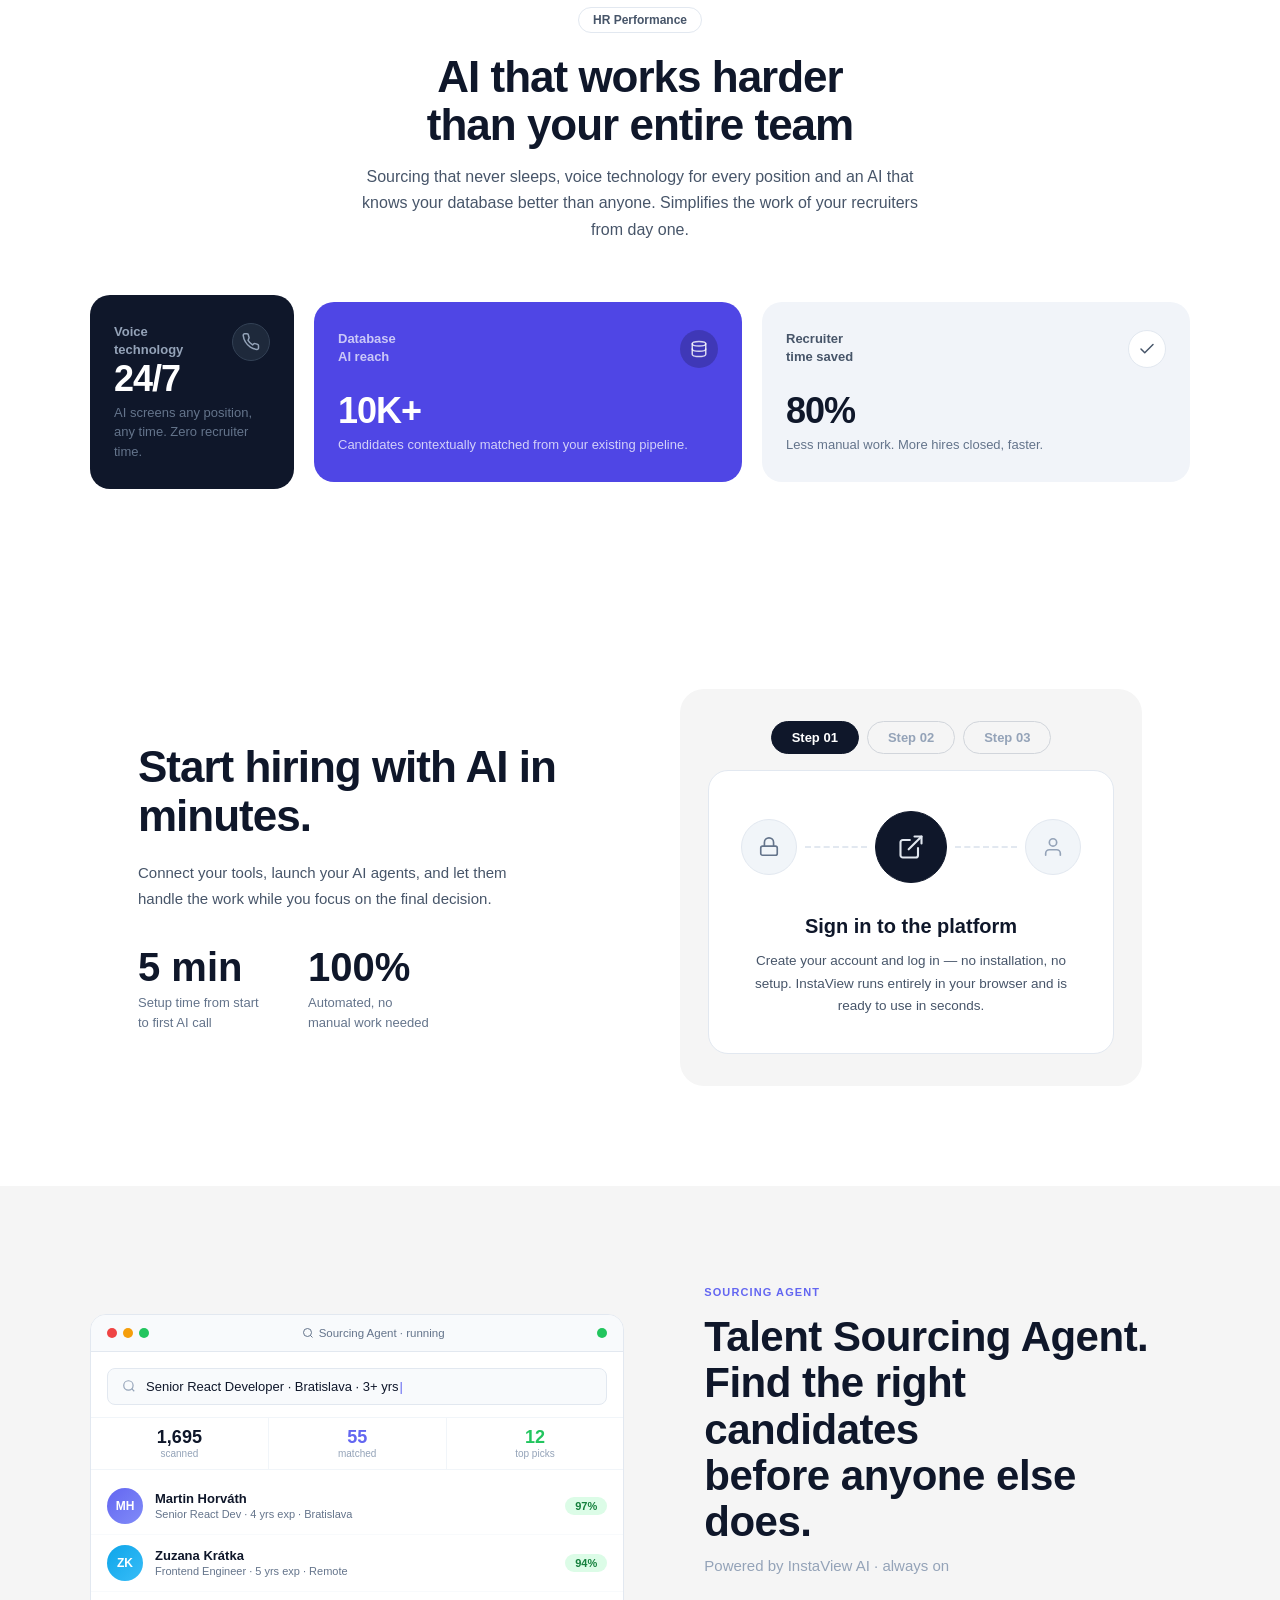
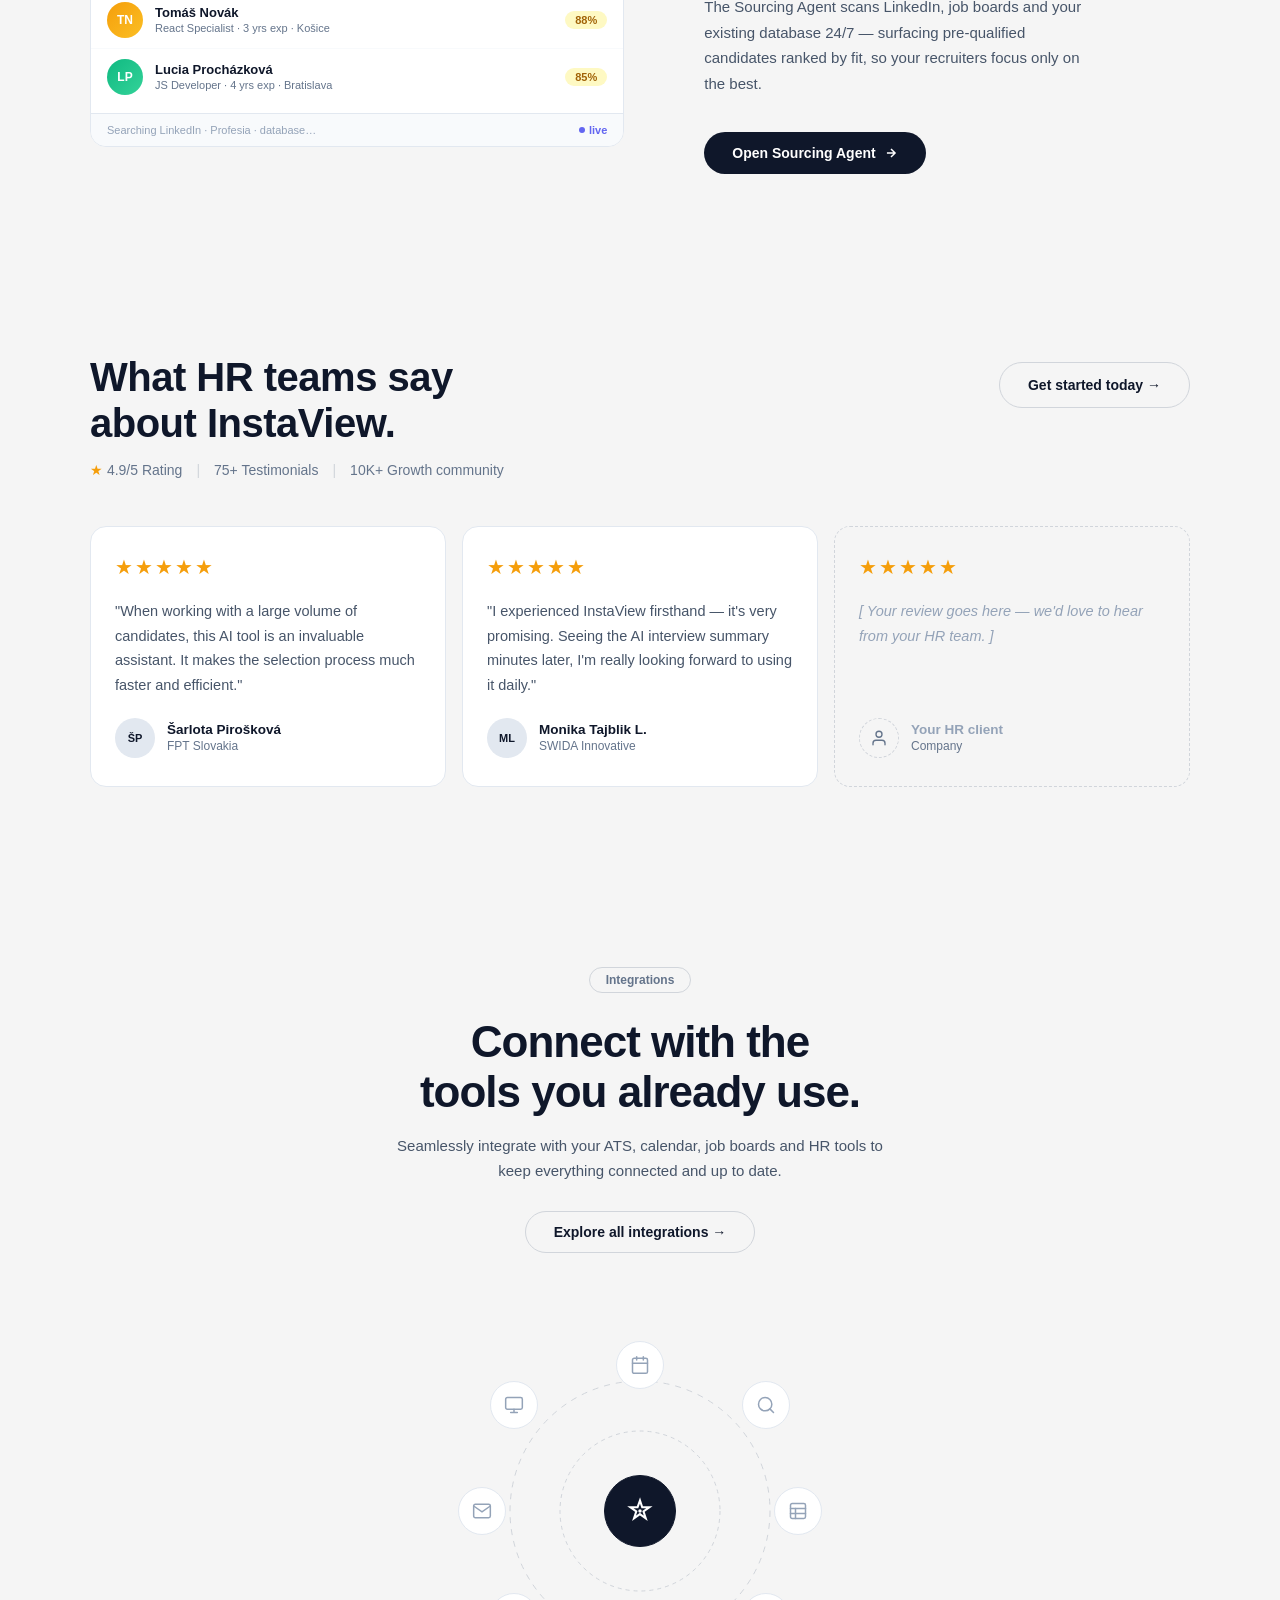
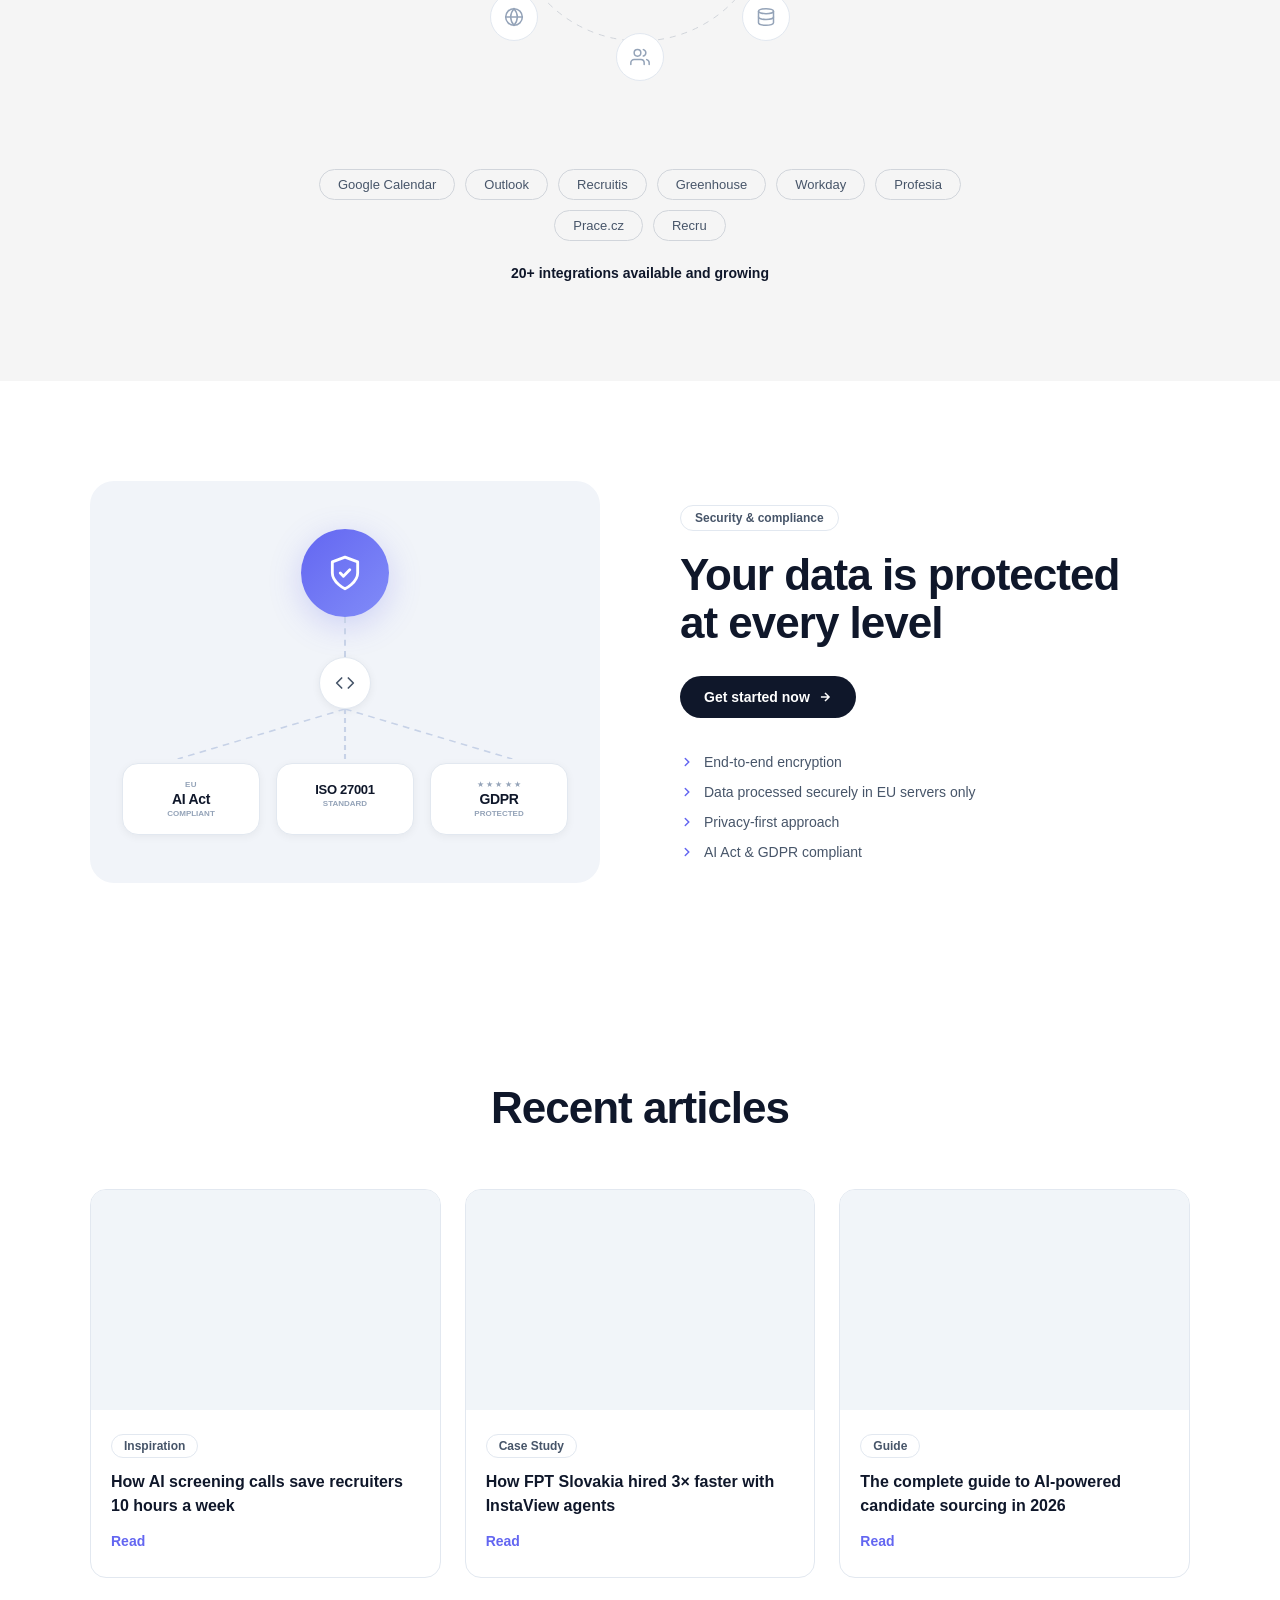
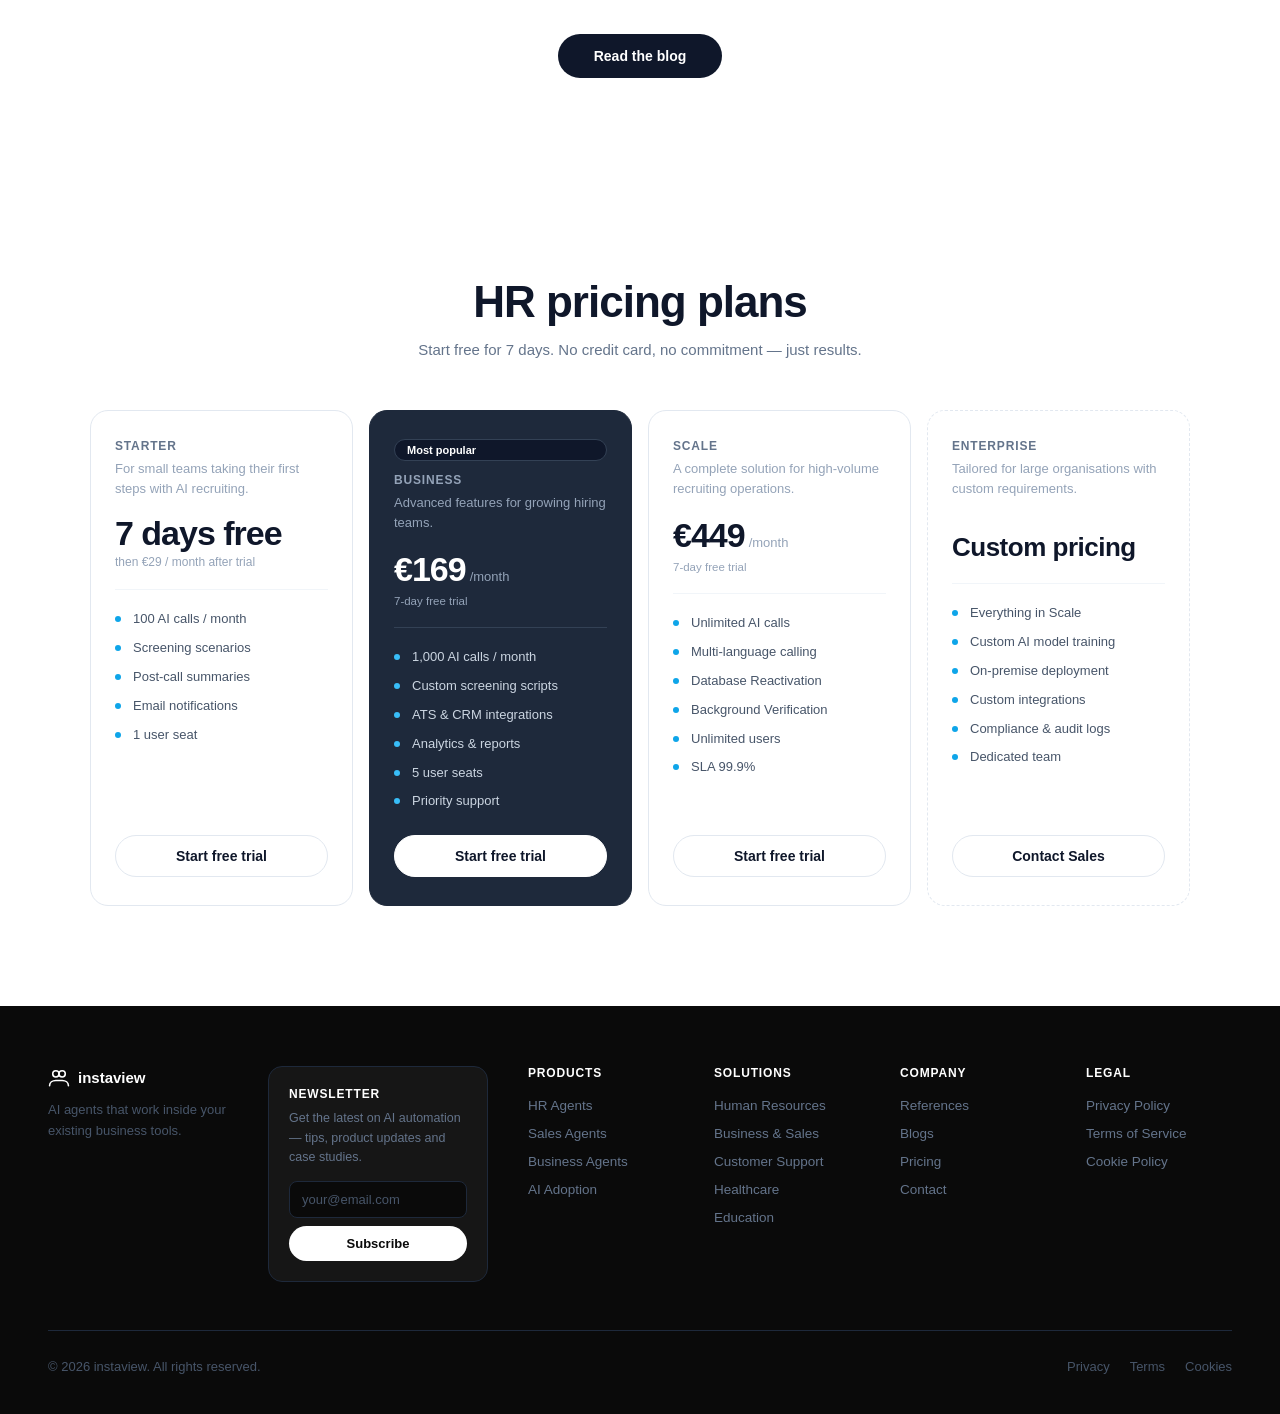
==== commit 899e28eb: "Fix broken CSS from mouth removal, add overflow:visible so arms show" ====
--- a/hr-solution.html
+++ b/hr-solution.html
@@ -2965,6 +2965,7 @@
   font-family: -apple-system, BlinkMacSystemFont, 'Segoe UI', sans-serif;
 }
 #msc-char {
+  overflow: visible;
   cursor: pointer;
   position: relative;
   user-select: none;
@@ -3131,6 +3132,7 @@
 /* ── LOBI/KUBI 3D Agent Widget (55 % scale) ─────────── */
 .agent-container {
   position: relative;
+  overflow: visible;
   width: 140px;
   height: 158px;
   display: flex;
@@ -3225,7 +3227,6 @@
   filter: blur(1px);
   pointer-events: none;
 }
- 100%{height:16px;} }
 
 /* Arms */
 .agent-arm {
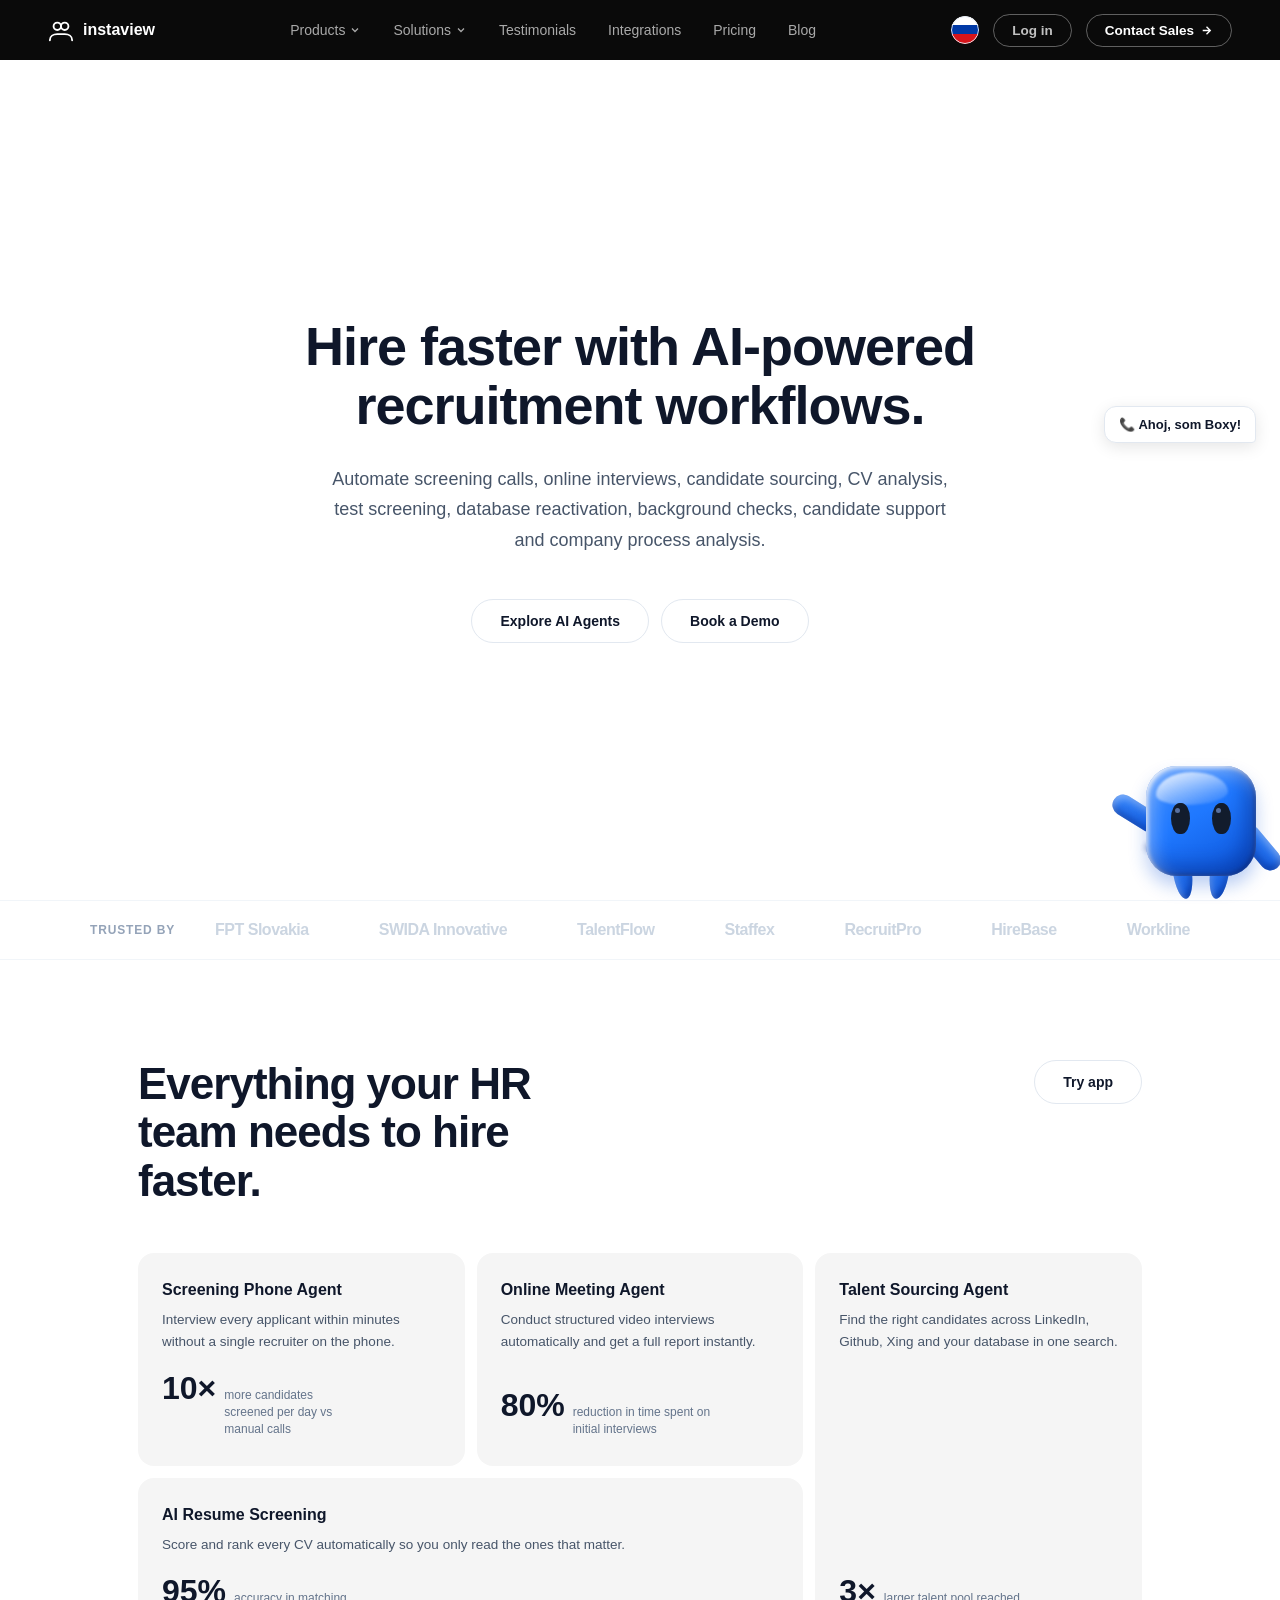
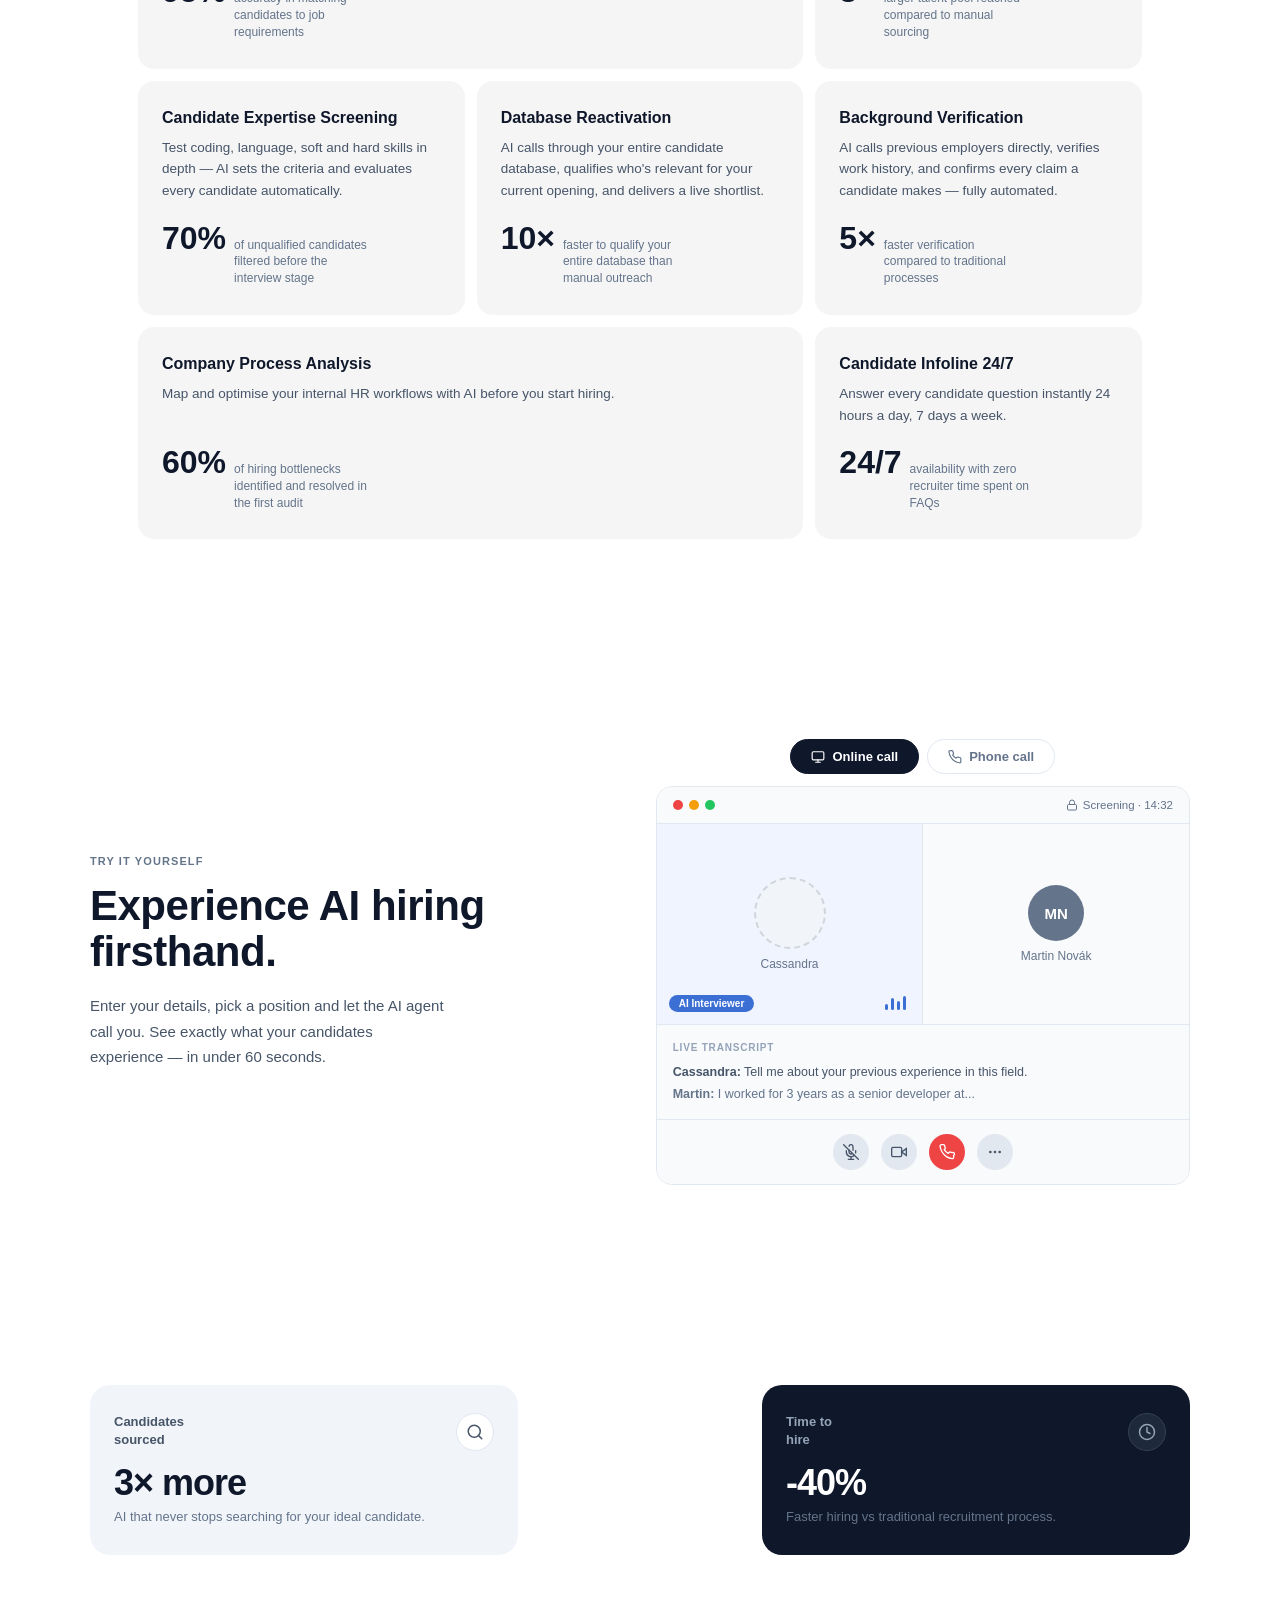
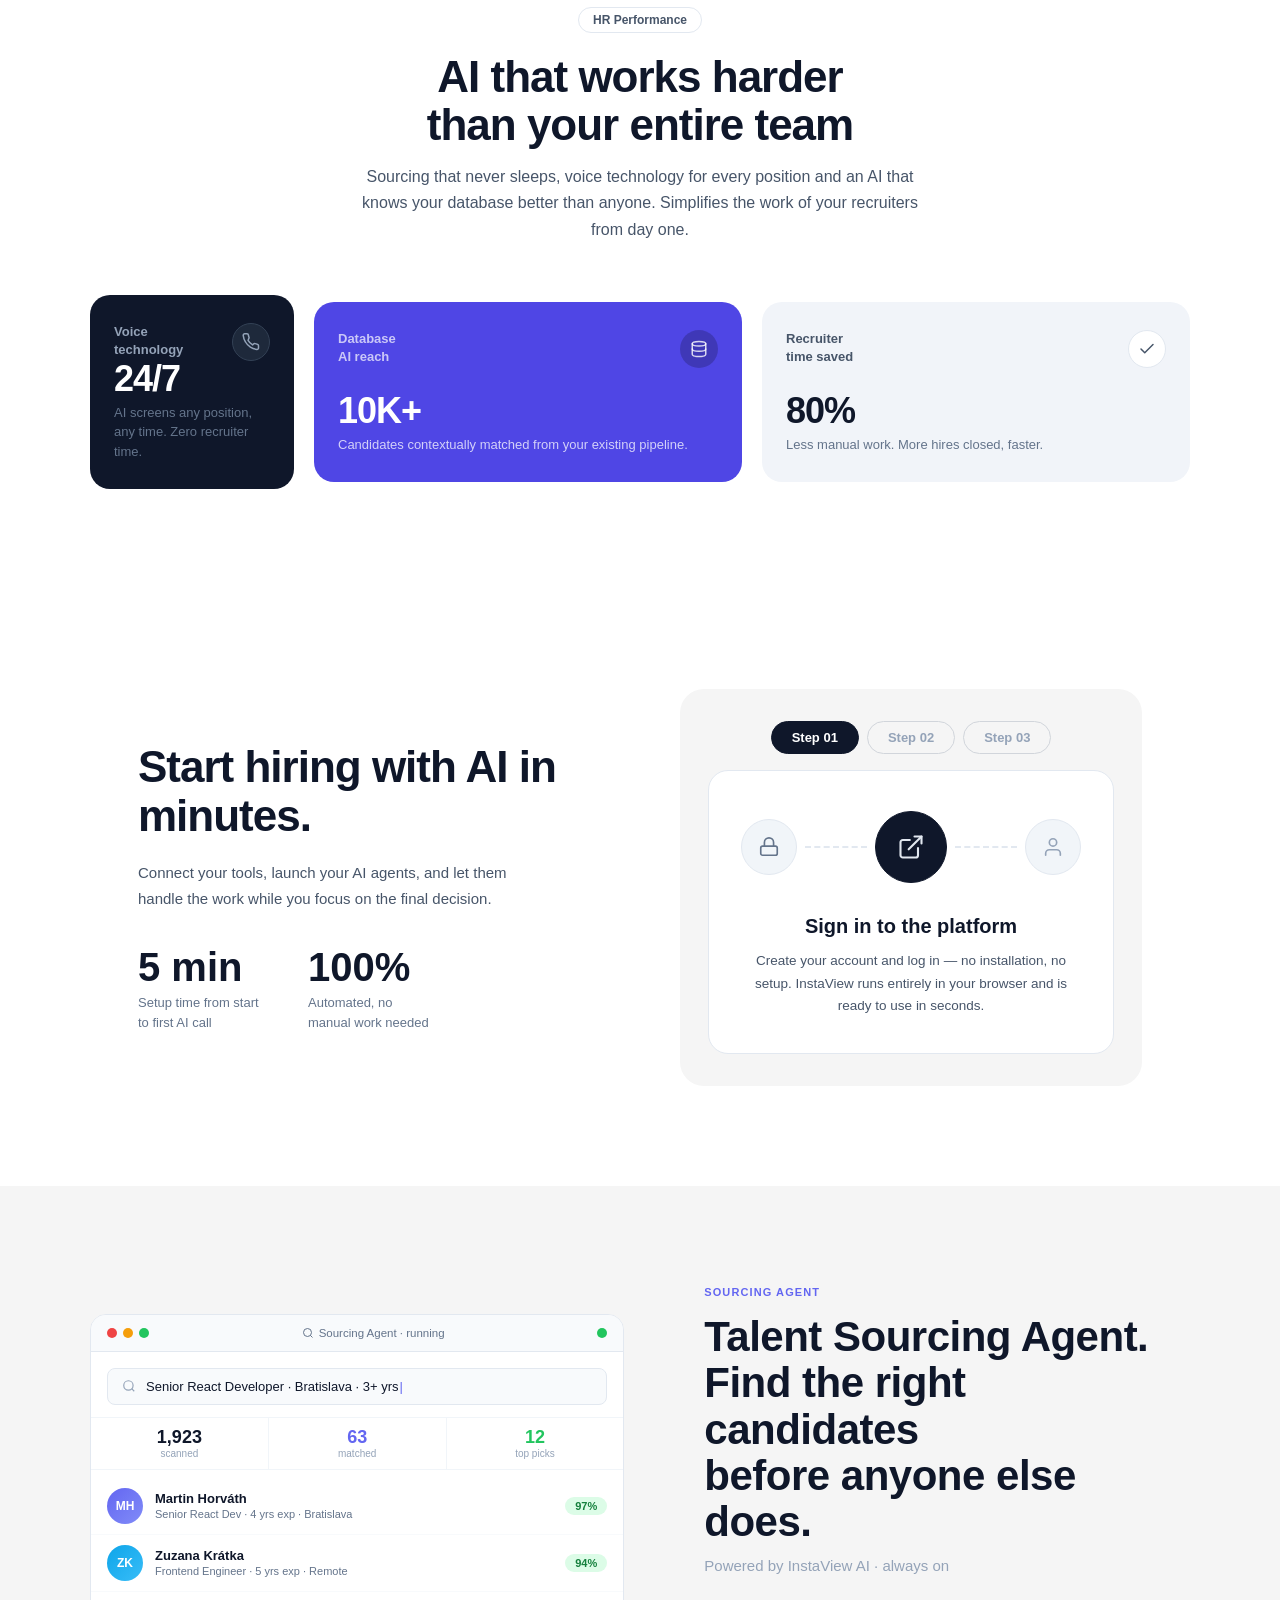
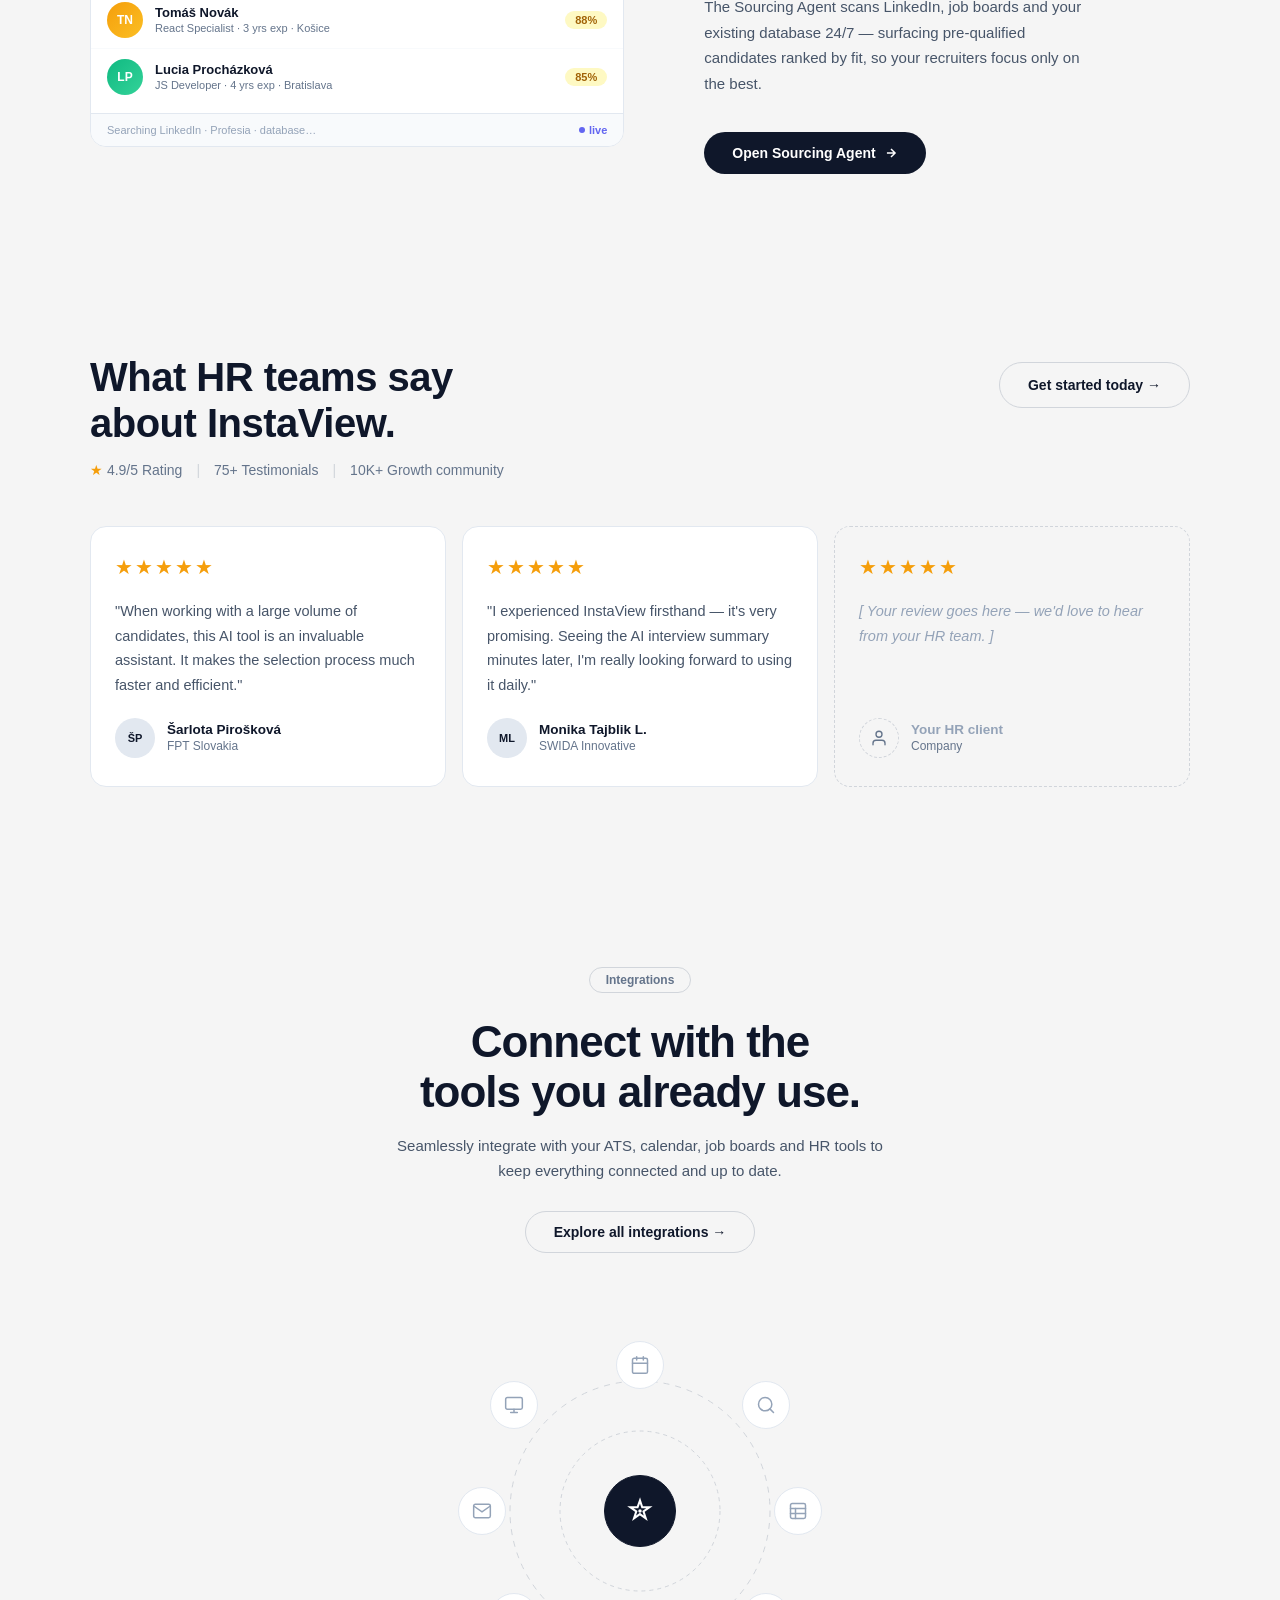
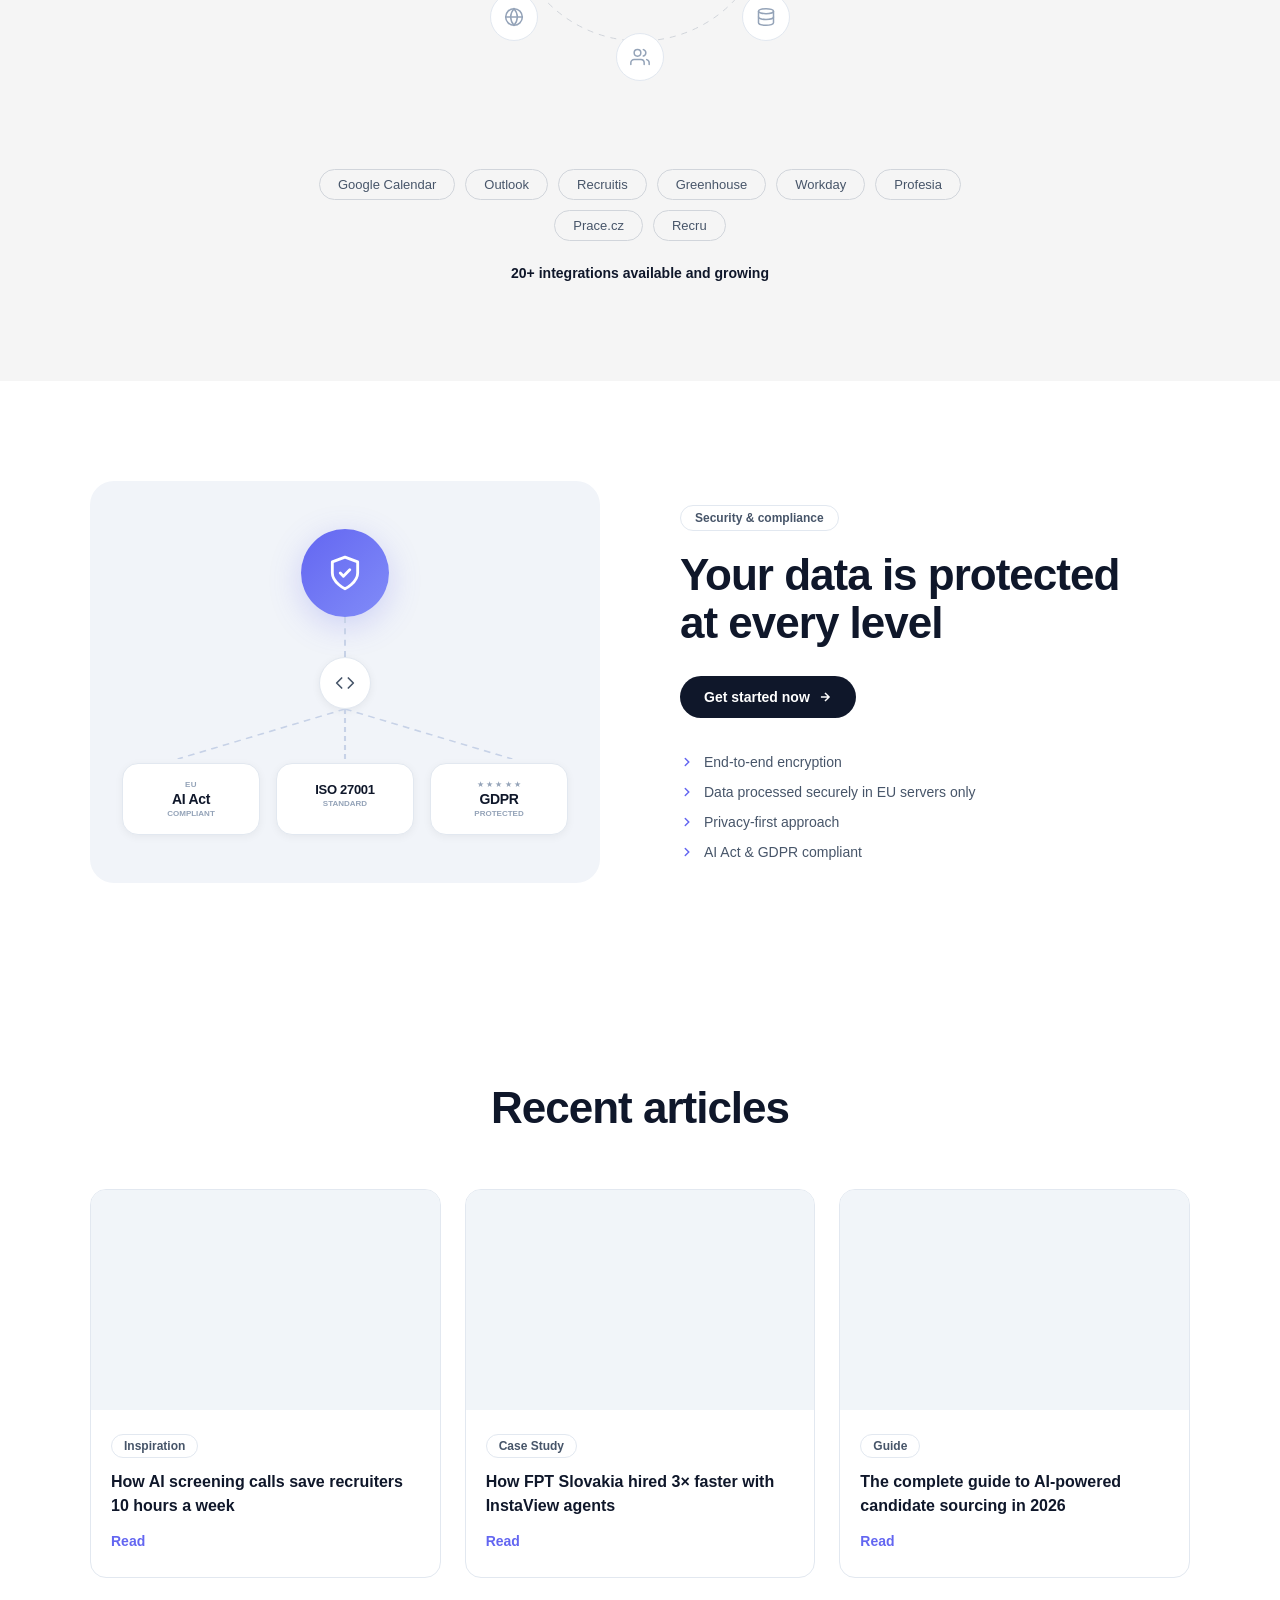
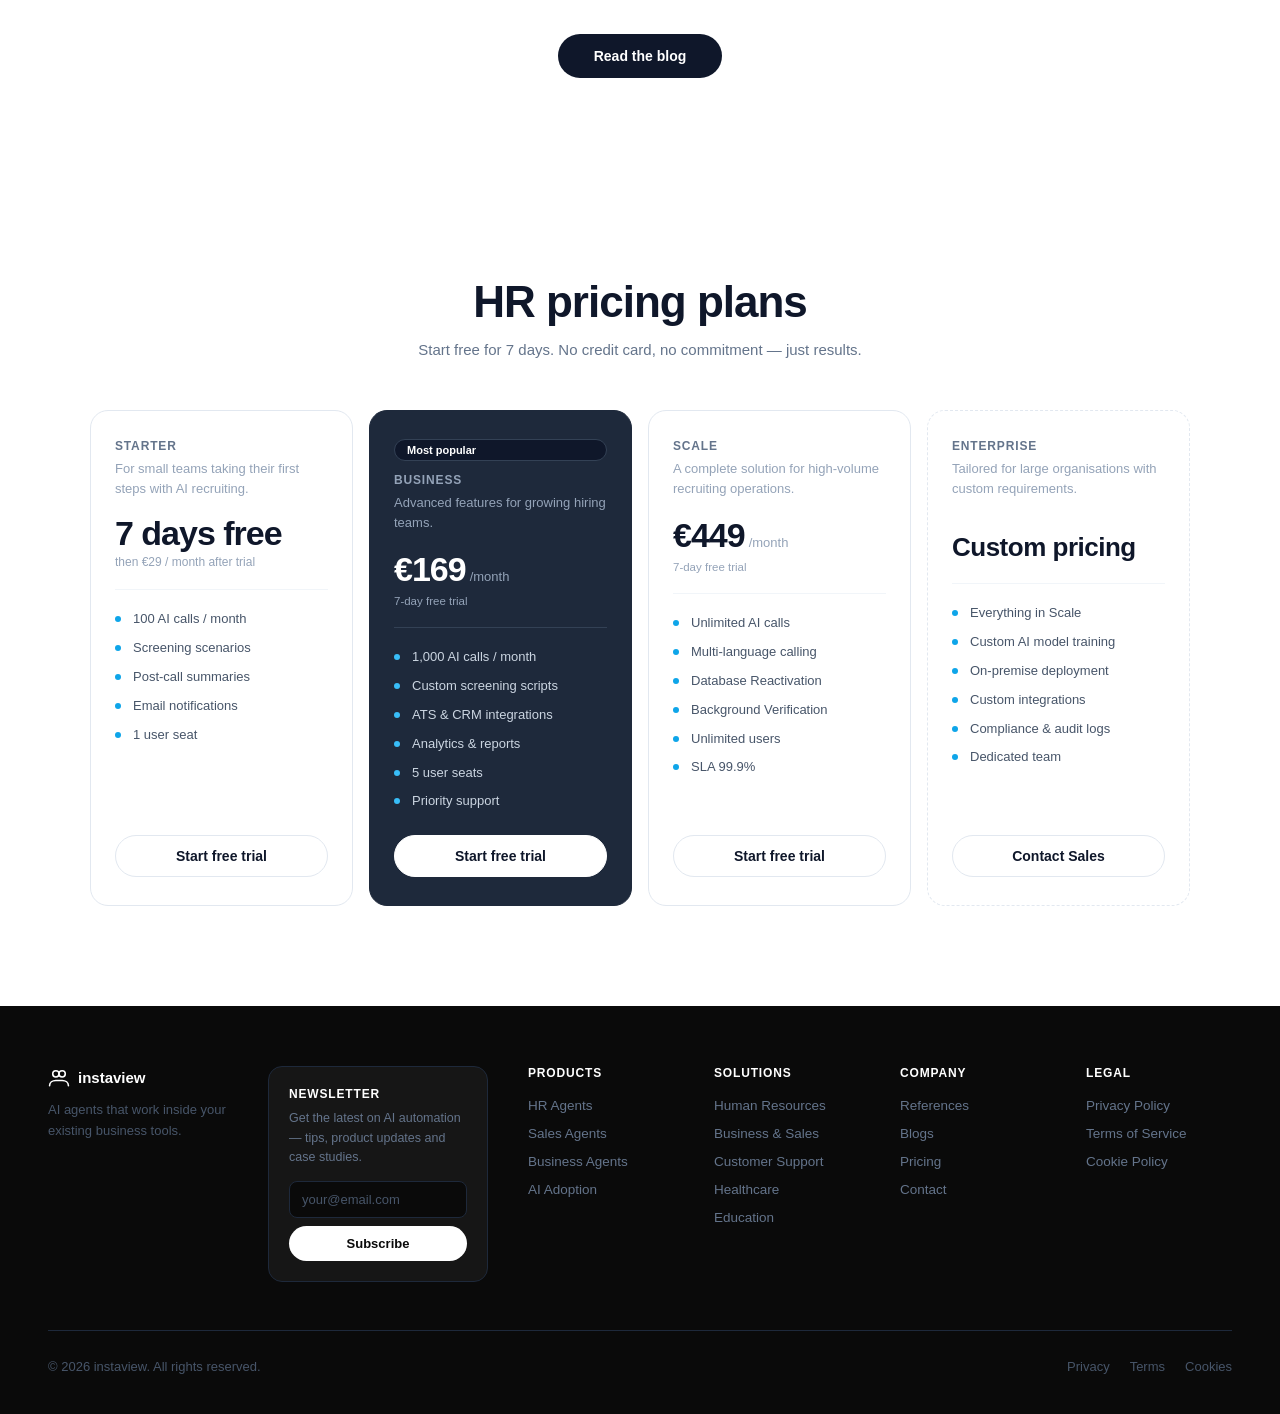
==== commit 66b5999e: "Name agent Boxy across both pages" ====
--- a/hr-solution.html
+++ b/hr-solution.html
@@ -2871,7 +2871,7 @@
 <!-- ═══ MASCOT CALL WIDGET — HR PAGE ════════════════════════════ -->
 <div id="msc-wrap" class="msc-state-idle">
 
-  <div id="msc-greeting">📞 Chceš si vyskúšať AI pohovor?</div>
+  <div id="msc-greeting">📞 Ahoj, som Boxy!</div>
 
   <div id="msc-panel">
     <div class="msc-ph">
@@ -2879,7 +2879,7 @@
         <svg viewBox="0 0 100 122" width="26" height="32"><defs><linearGradient id="mhg2" x1="20%" y1="0%" x2="80%" y2="100%"><stop offset="0%" stop-color="#a5b4fc"/><stop offset="100%" stop-color="#818cf8"/></linearGradient></defs><ellipse cx="11" cy="63" rx="13" ry="8" fill="url(#mhg2)" transform="rotate(-22 11 63)"/><ellipse cx="89" cy="63" rx="13" ry="8" fill="url(#mhg2)" transform="rotate(22 89 63)"/><rect x="17" y="15" width="66" height="74" rx="21" fill="url(#mhg2)"/><rect x="26" y="82" width="18" height="24" rx="9" fill="url(#mhg2)"/><rect x="56" y="82" width="18" height="24" rx="9" fill="url(#mhg2)"/><ellipse cx="37" cy="57" rx="5" ry="7" fill="rgba(255,255,255,.8)"/><path d="M52,56 Q62,49 72,56" stroke="rgba(255,255,255,.8)" stroke-width="3" fill="none" stroke-linecap="round"/></svg>
       </div>
       <div>
-        <div class="msc-ph-name">Cassandra · AI Interviewer</div>
+        <div class="msc-ph-name">Boxy · AI Interviewer</div>
         <div class="msc-ph-sub"><span class="msc-ph-dot"></span>Ready to call</div>
       </div>
       <button class="msc-ph-close" onclick="mscClose()" aria-label="Zavrieť">
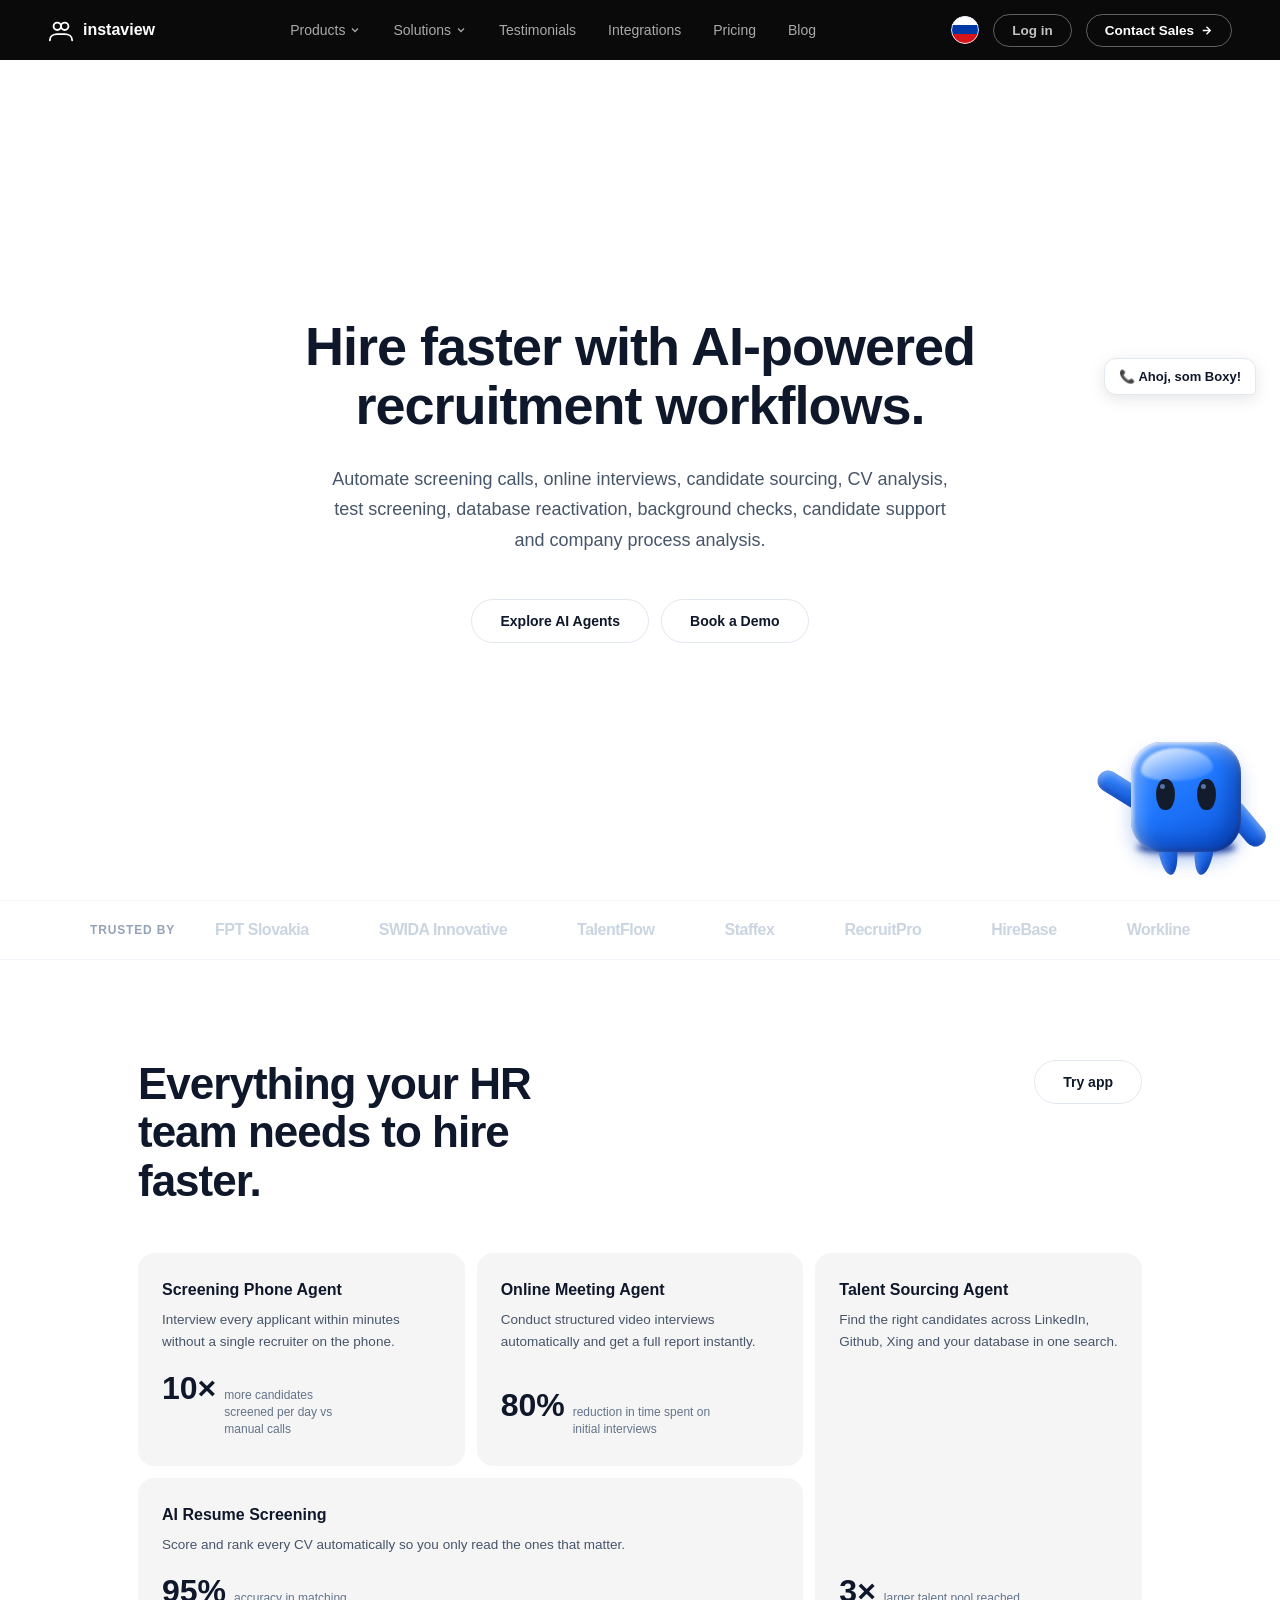
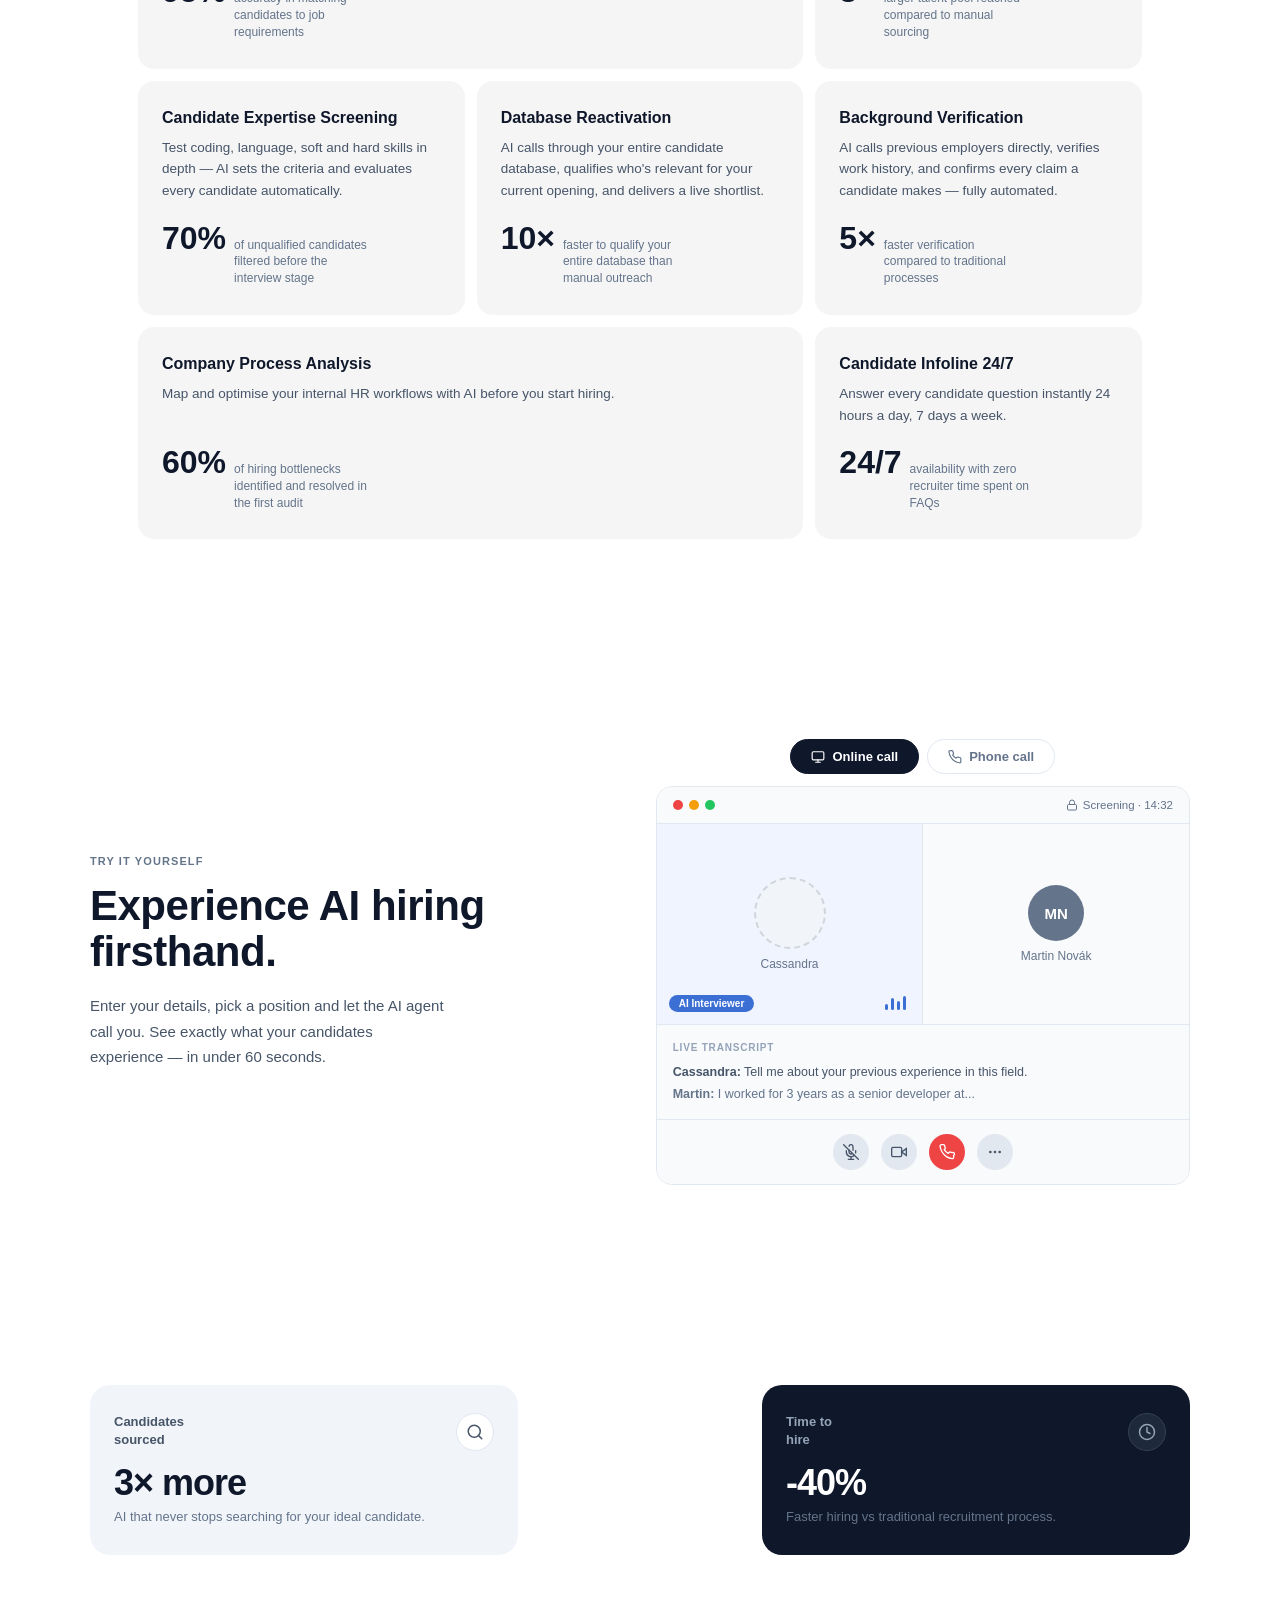
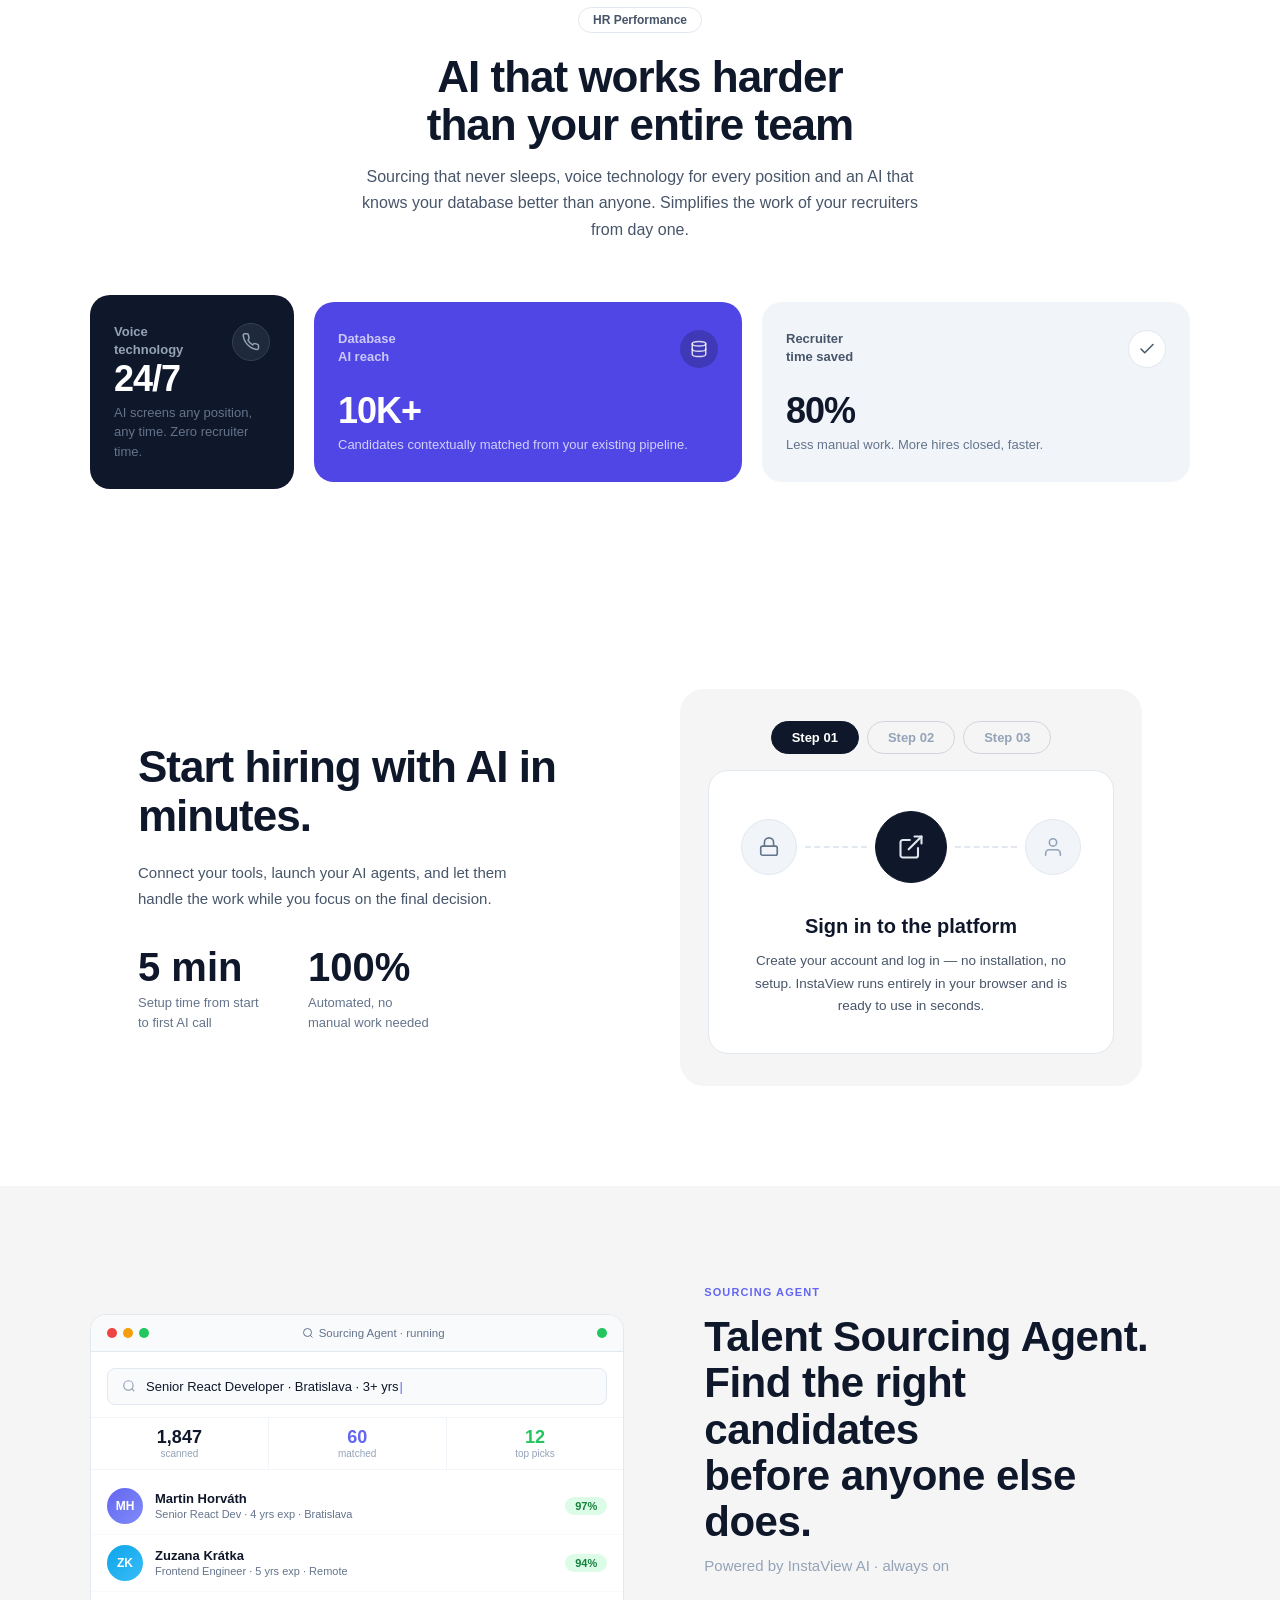
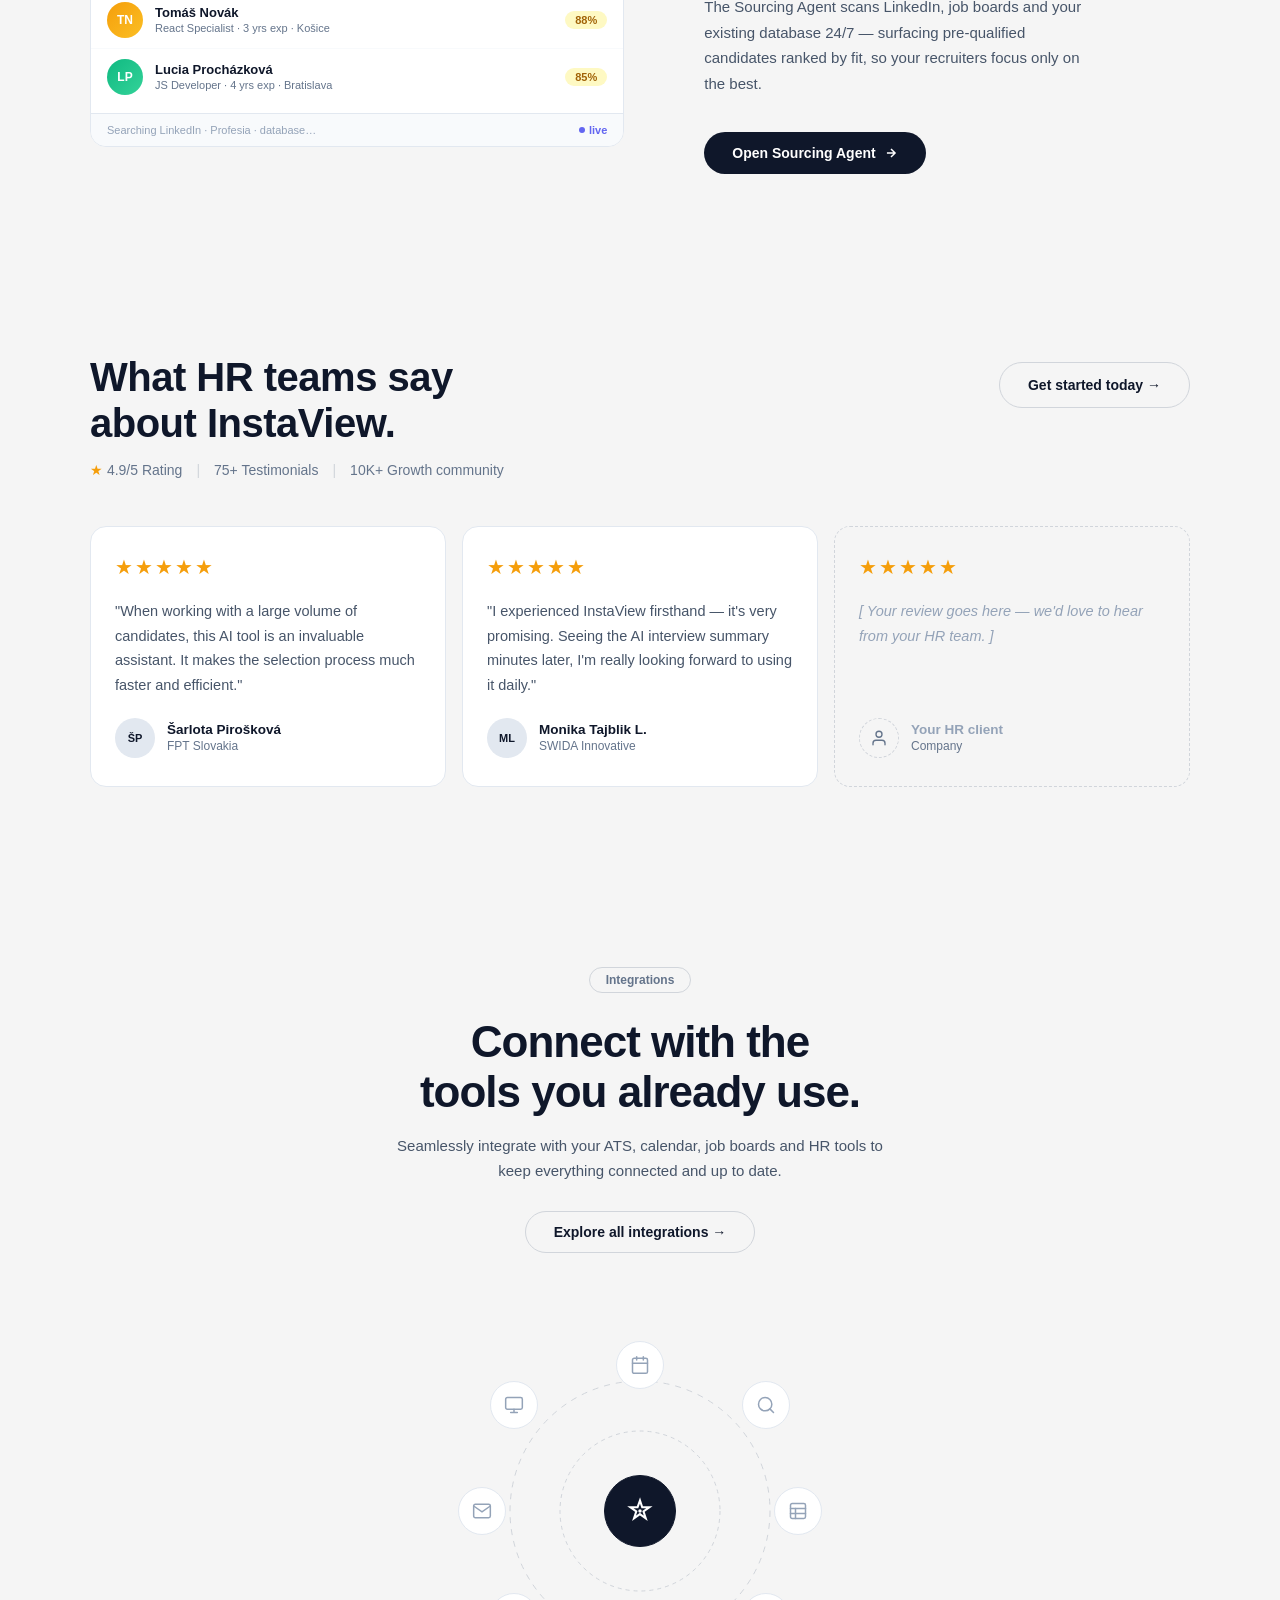
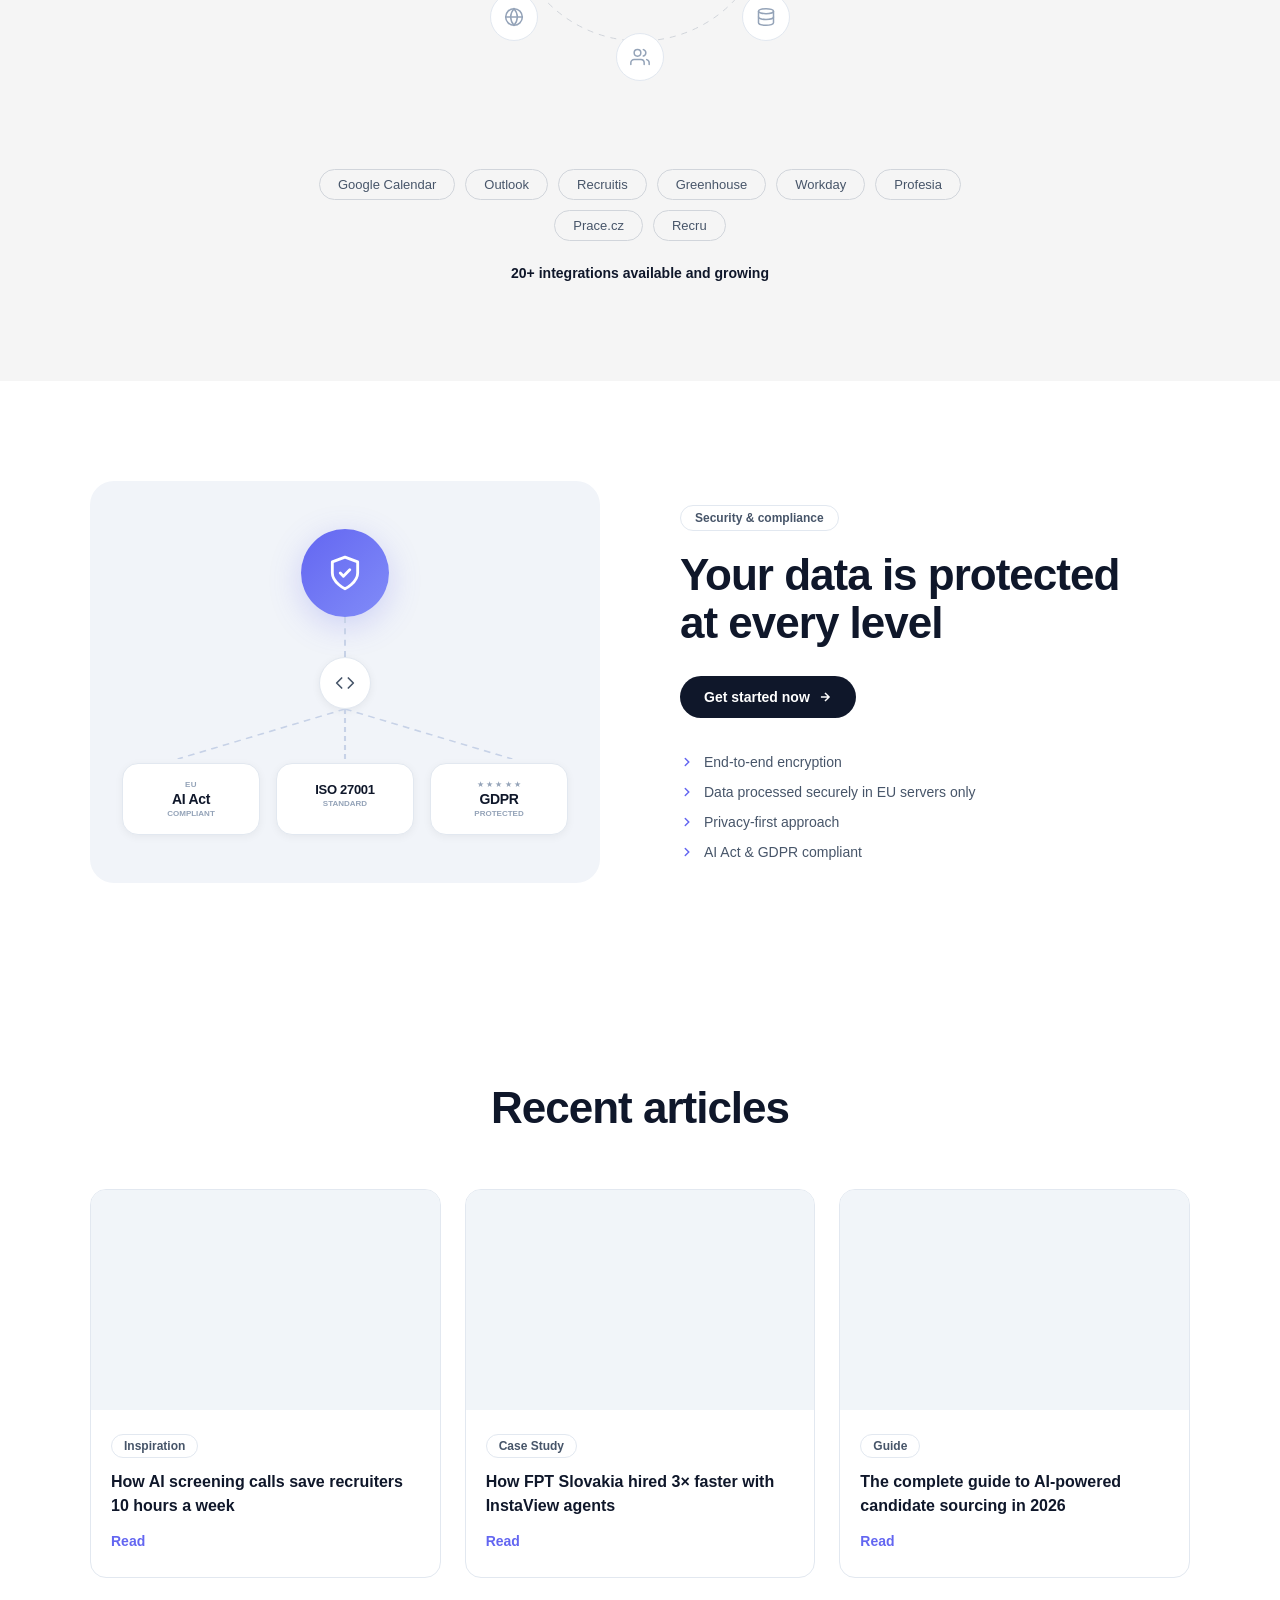
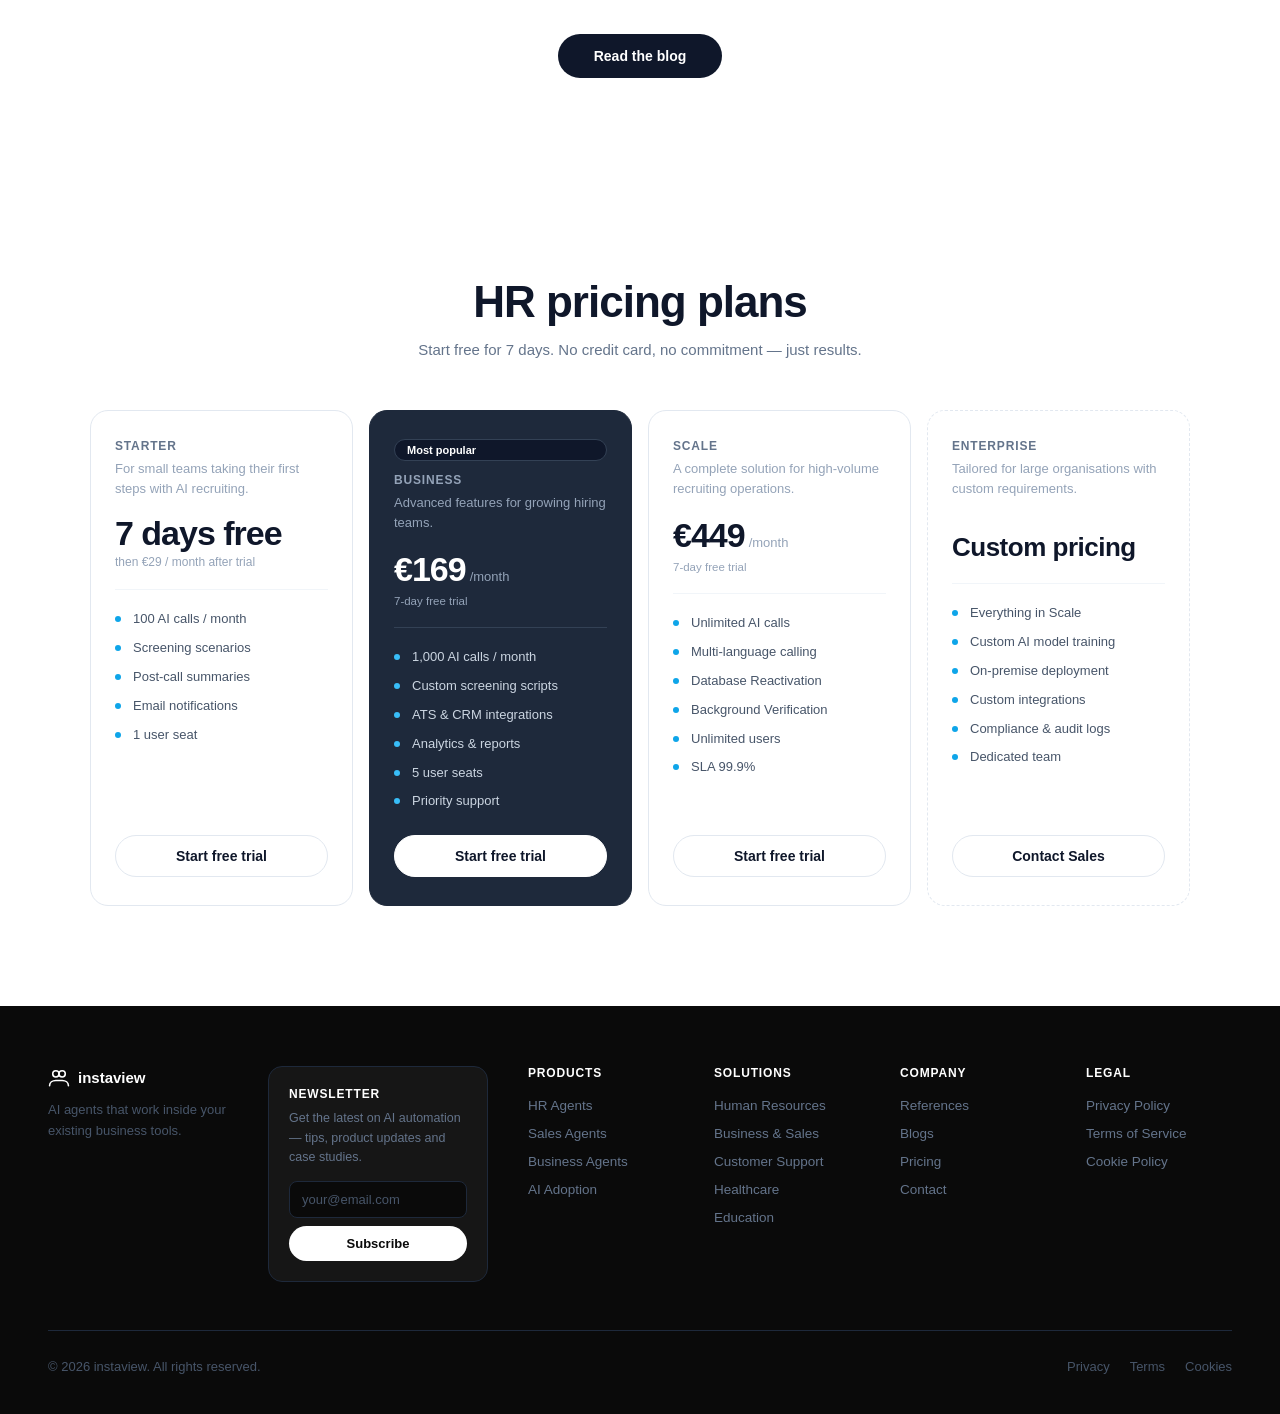
==== commit df62f243: "Voice-first dark panel, tilt-only anim, Boxy pops from dot with greeting" ====
--- a/hr-solution.html
+++ b/hr-solution.html
@@ -3054,7 +3054,7 @@
 .msc-ph {
   display: flex; align-items: center; gap: 10px;
   padding: 12px 16px;
-  background: linear-gradient(135deg,#6366f1,#4f46e5);
+  background: #0f172a;
 }
 .msc-ph-avatar {
   width: 34px; height: 34px; border-radius: 50%;
@@ -3083,7 +3083,7 @@
   border-radius: 14px; font-size: 13px; line-height: 1.5;
 }
 .msc-msg-ai .msc-bubble { background:#f1f5f9; color:#0f172a; border-bottom-left-radius:4px; }
-.msc-msg-user .msc-bubble { background:linear-gradient(135deg,#6366f1,#4f46e5); color:#fff; border-bottom-right-radius:4px; }
+.msc-msg-user .msc-bubble { background: #0f172a; color:#fff; border-bottom-right-radius:4px; }
 
 .msc-quick-wrap {
   display: flex; flex-wrap: wrap; gap: 6px;
@@ -3112,7 +3112,7 @@
 .msc-input:focus { border-color:#6366f1; }
 .msc-send-btn {
   width:34px; height:34px; border-radius:50%;
-  background:linear-gradient(135deg,#6366f1,#4f46e5);
+  background: #0f172a;
   border:none; cursor:pointer;
   display:flex; align-items:center; justify-content:center;
   flex-shrink:0; transition:opacity .15s;
@@ -3129,6 +3129,8 @@
 
 
 
+
+@keyframes boxy-popup { 0%{transform:scale(0) translateY(20px);opacity:0;} 70%{transform:scale(1.08) translateY(-3px);opacity:1;} 100%{transform:scale(1) translateY(0);opacity:1;} }
 /* ── LOBI/KUBI 3D Agent Widget (55 % scale) ─────────── */
 .agent-container {
   position: relative;
@@ -3166,8 +3168,7 @@
 .msc-state-idle.msc-spinning .agent-3d {
   animation: agentTorque .8s cubic-bezier(.4,0,.2,1) !important;
 }
-@keyframes agentTorque {
-  0%   { transform: rotateY(0deg)   scale(1); }
+
   45%  { transform: rotateY(180deg) scale(.82); }
   100% { transform: rotateY(360deg) scale(1); }
 }
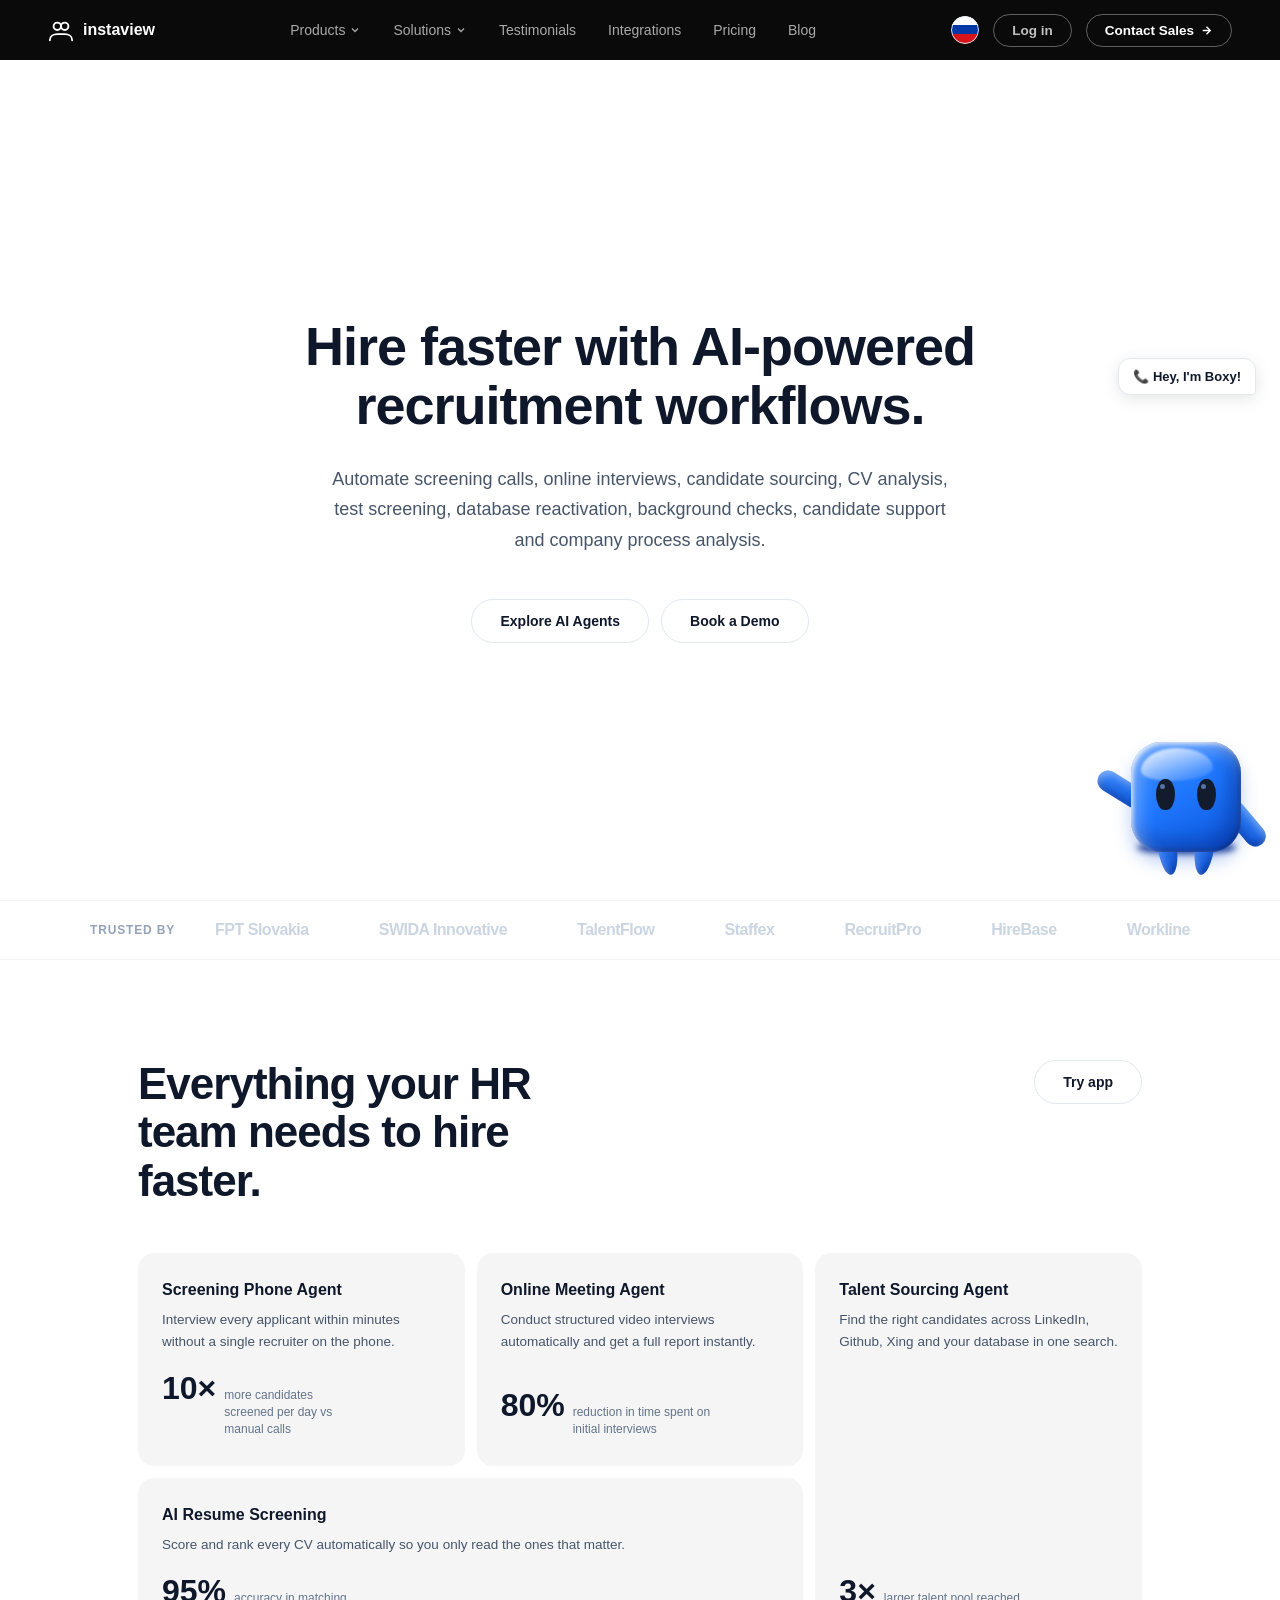
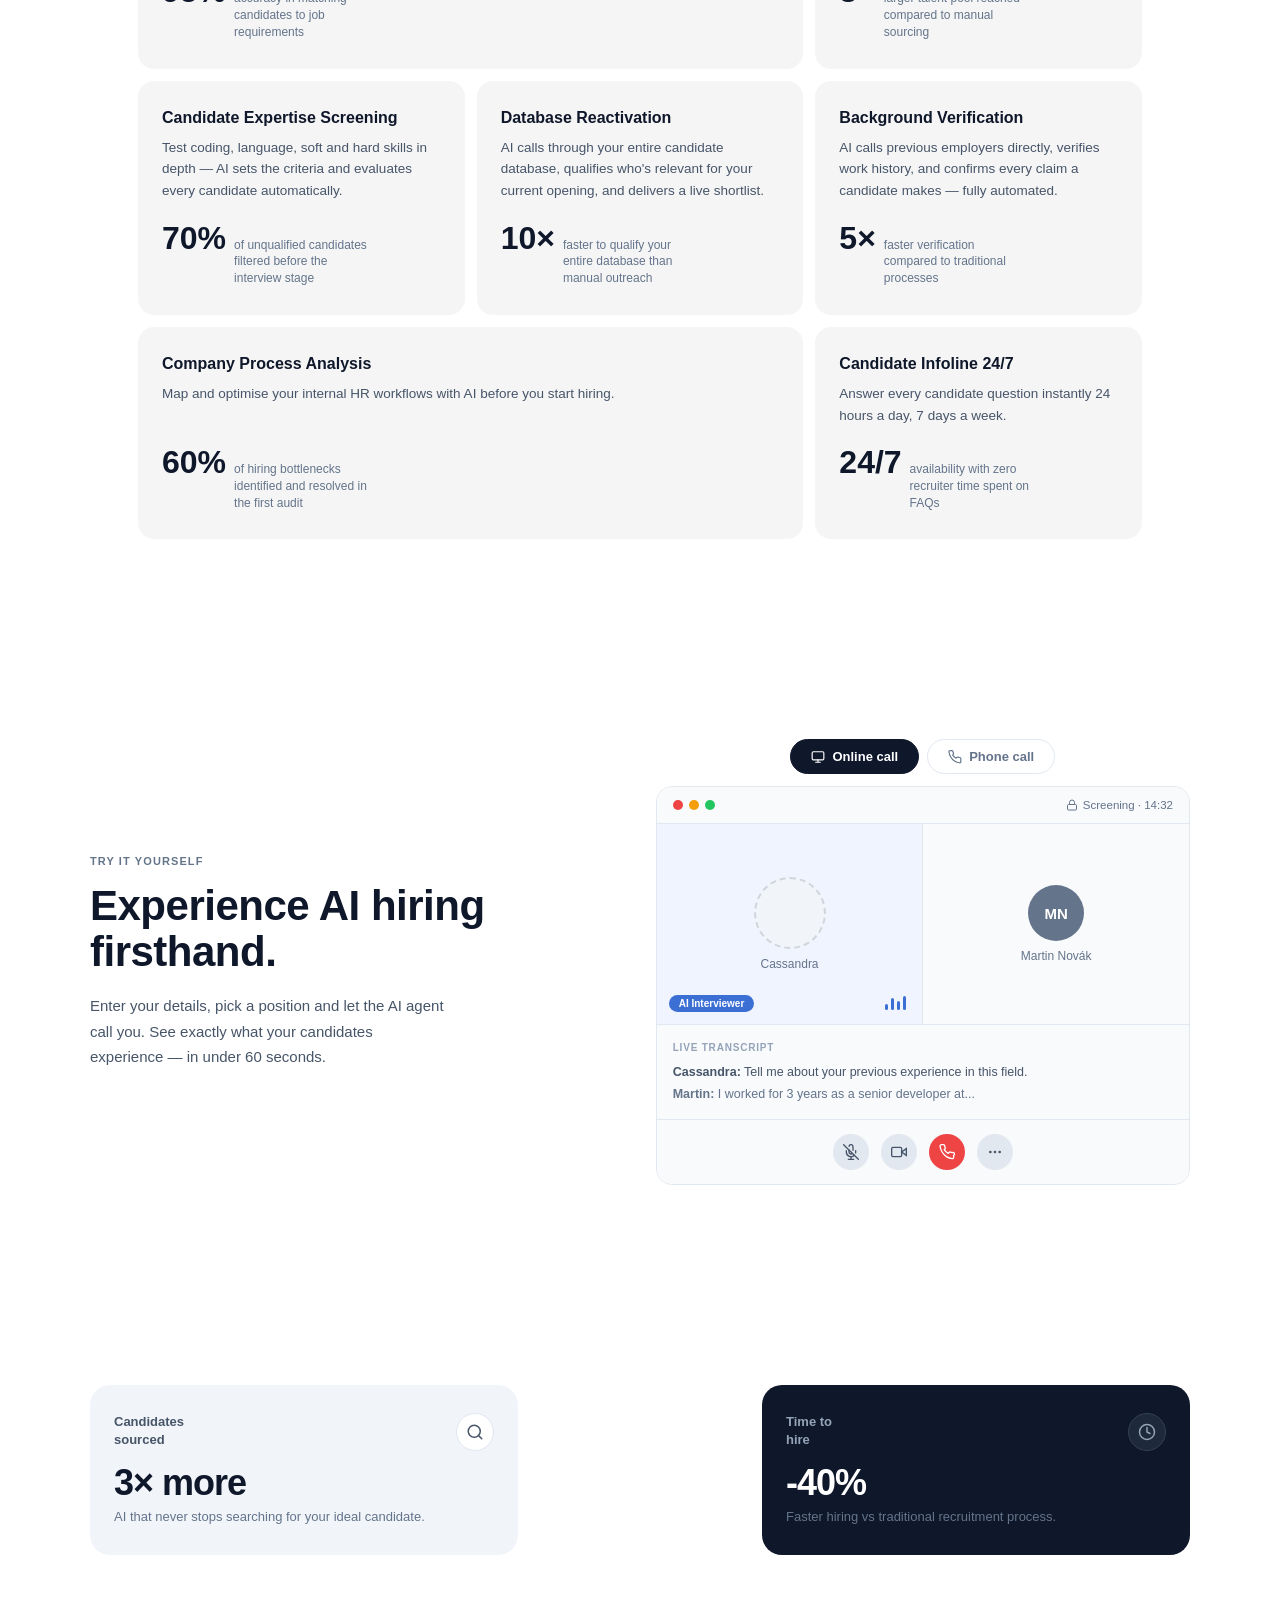
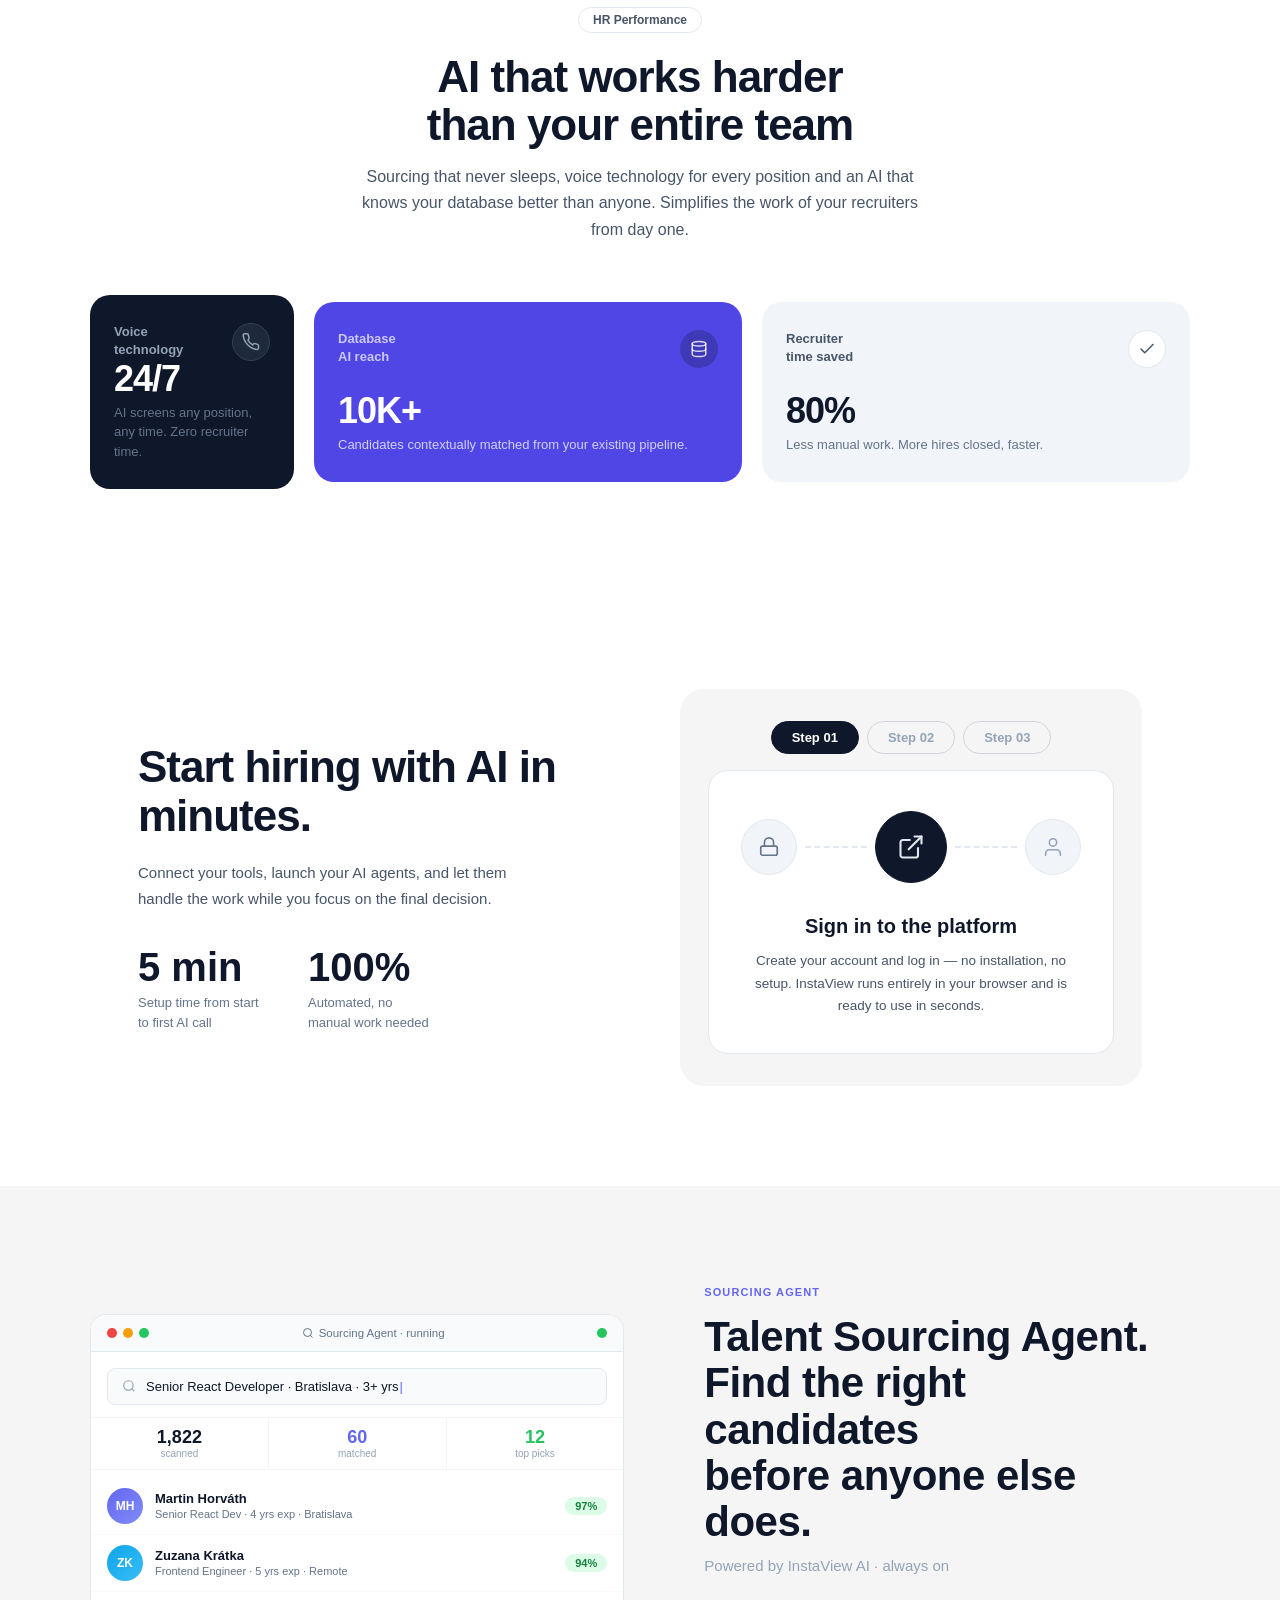
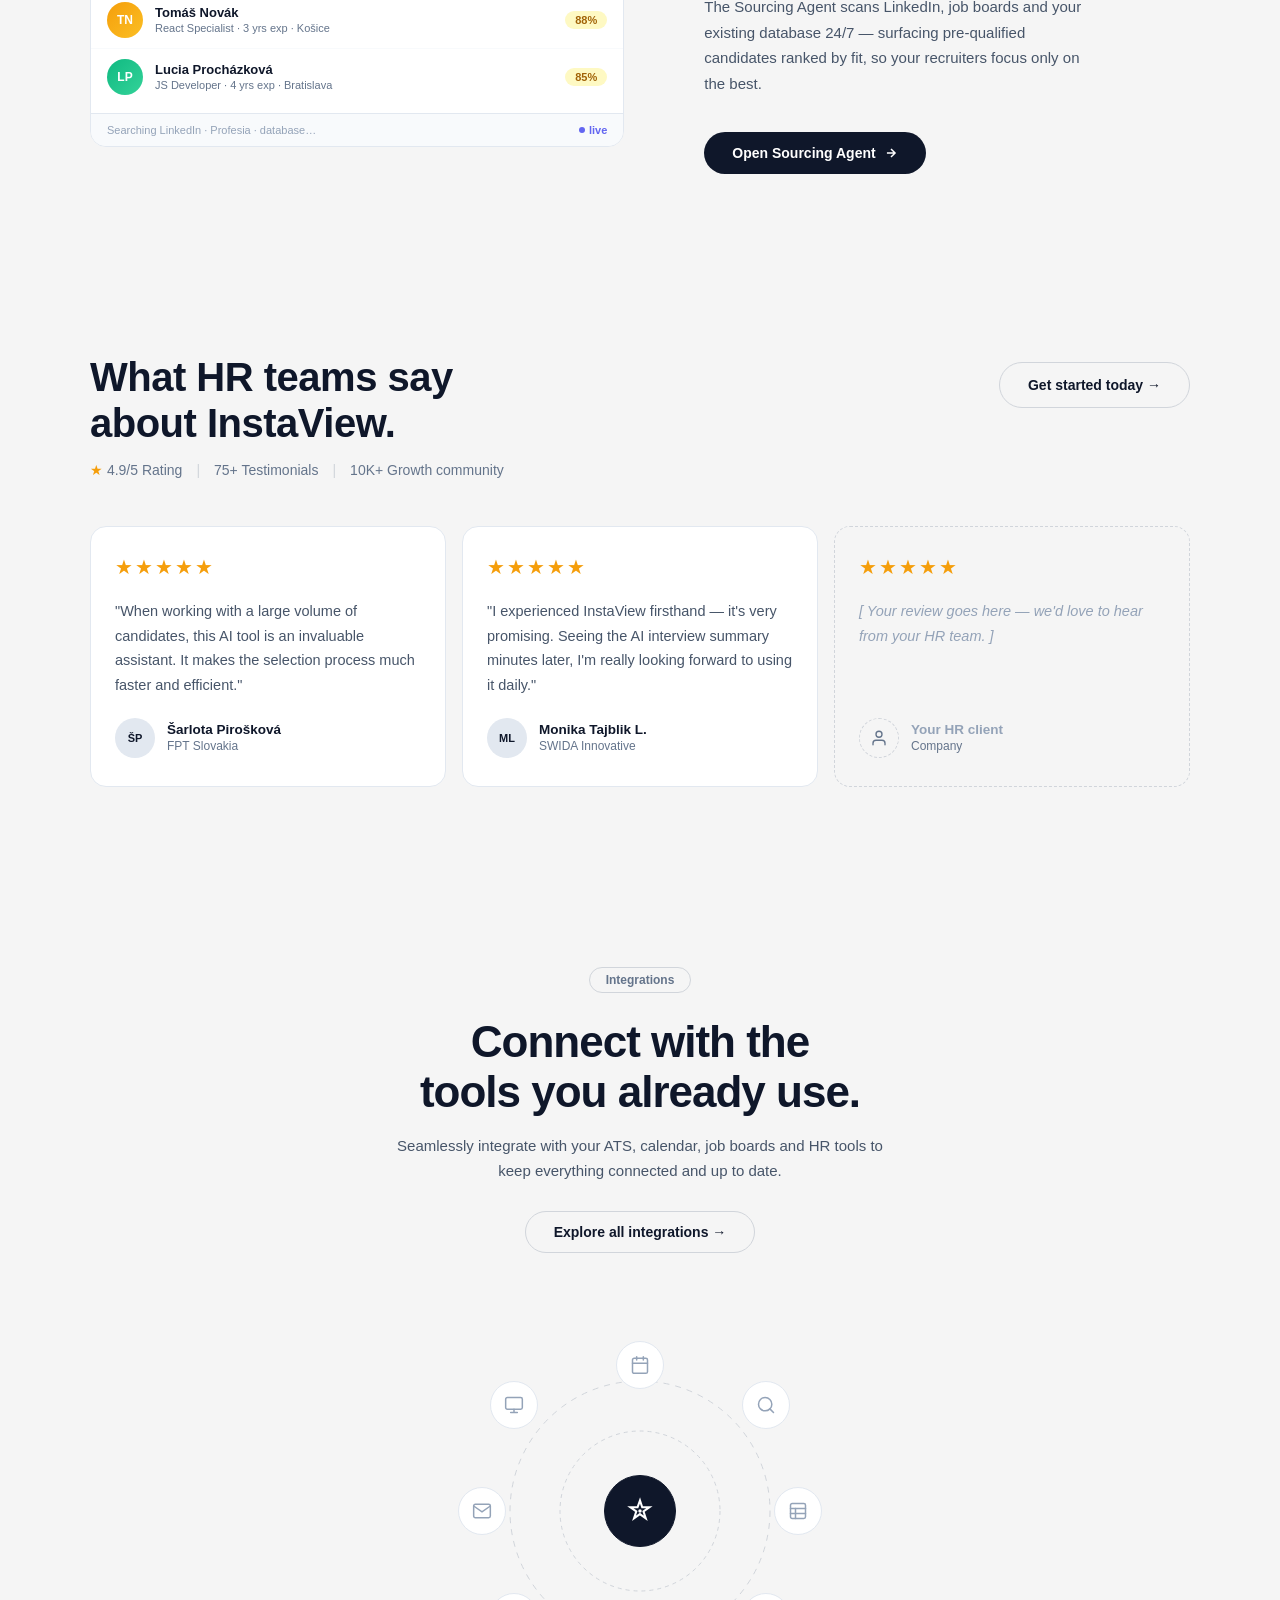
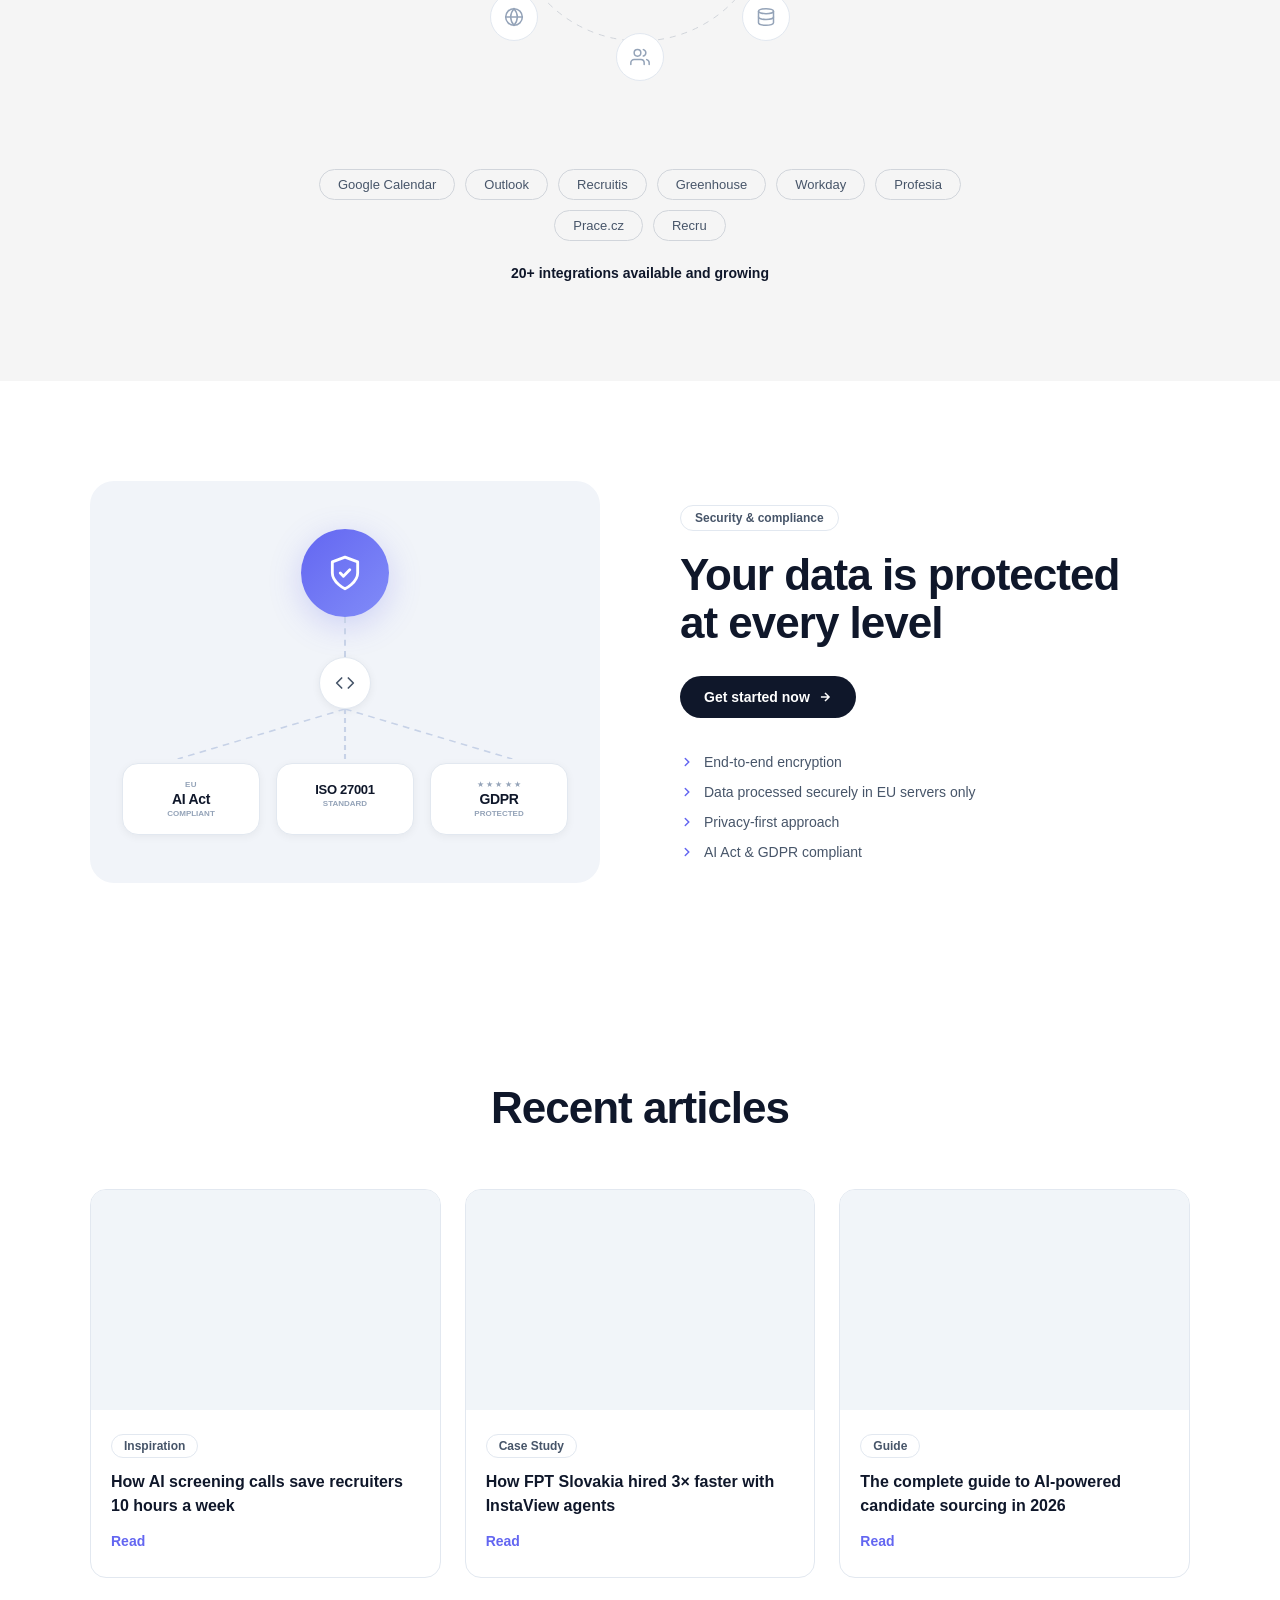
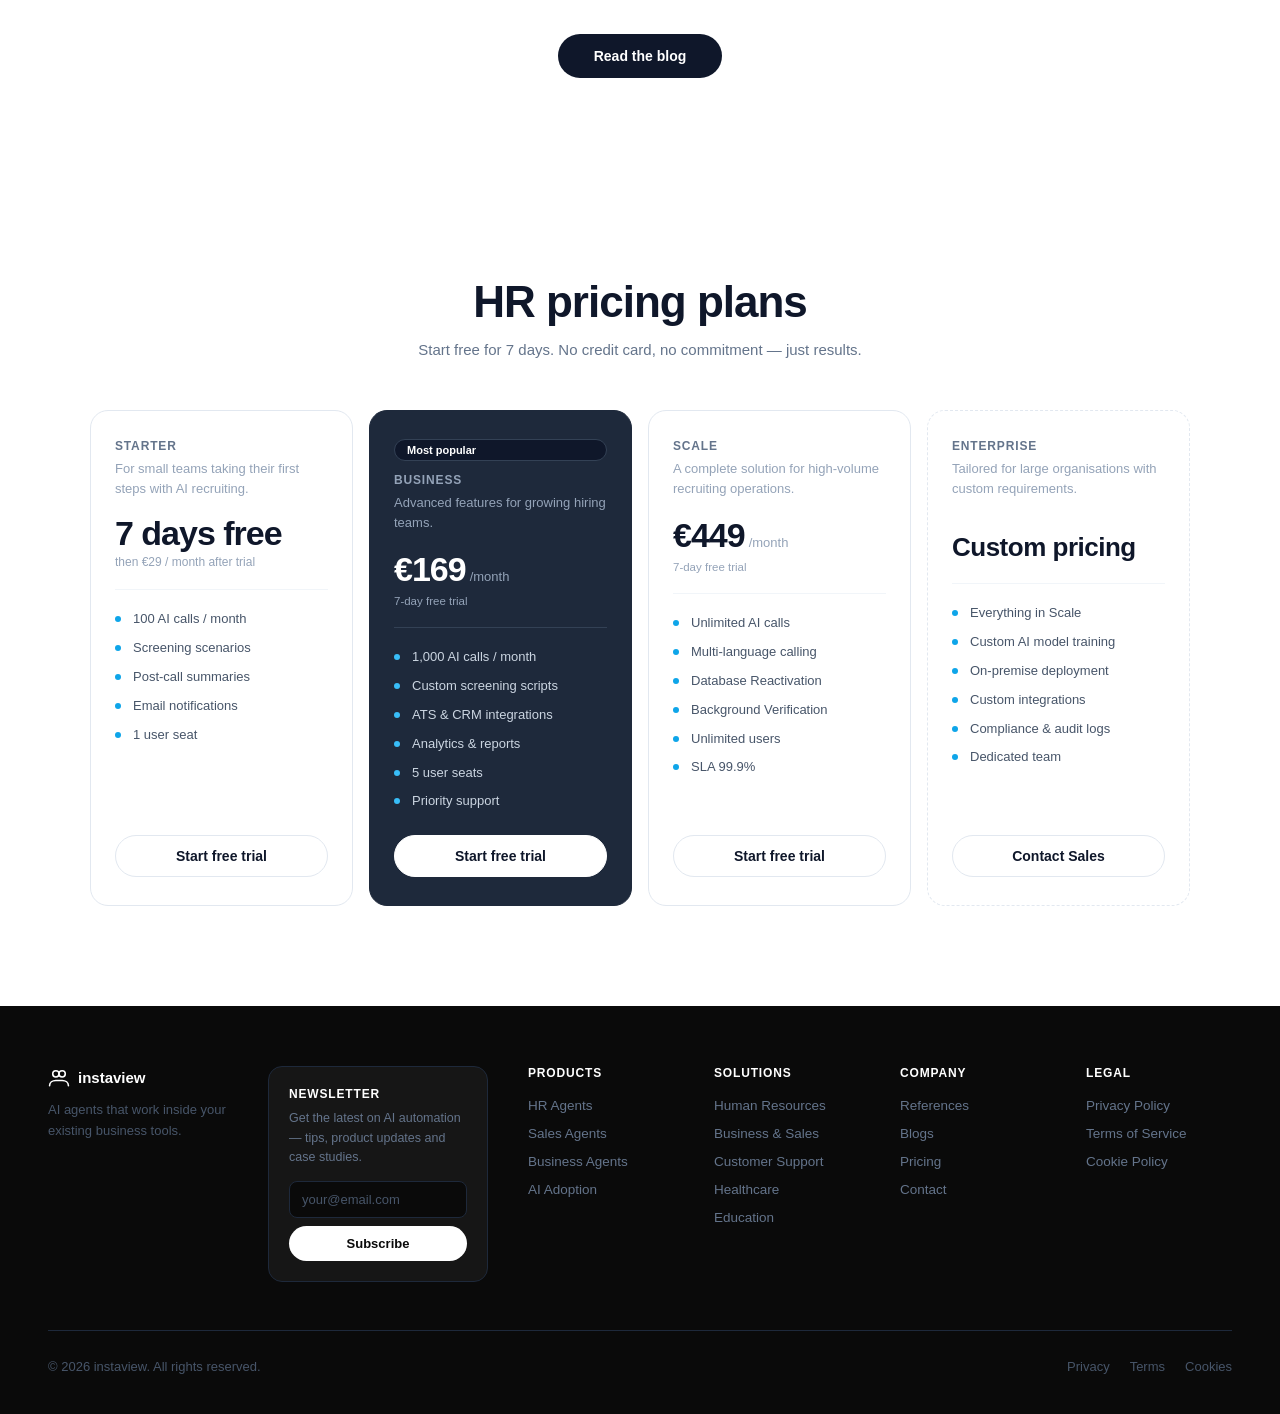
==== commit 2f91bbff: "Translate all widget text to English" ====
--- a/hr-solution.html
+++ b/hr-solution.html
@@ -2871,7 +2871,7 @@
 <!-- ═══ MASCOT CALL WIDGET — HR PAGE ════════════════════════════ -->
 <div id="msc-wrap" class="msc-state-idle">
 
-  <div id="msc-greeting">📞 Ahoj, som Boxy!</div>
+  <div id="msc-greeting">📞 Hey, I'm Boxy!</div>
 
   <div id="msc-panel">
     <div class="msc-ph">
@@ -2882,18 +2882,18 @@
         <div class="msc-ph-name">Boxy · AI Interviewer</div>
         <div class="msc-ph-sub"><span class="msc-ph-dot"></span>Ready to call</div>
       </div>
-      <button class="msc-ph-close" onclick="mscClose()" aria-label="Zavrieť">
+      <button class="msc-ph-close" onclick="mscClose()" aria-label="Close">
         <svg width="16" height="16" viewBox="0 0 24 24" fill="none" stroke="rgba(255,255,255,.8)" stroke-width="2.5" stroke-linecap="round"><line x1="18" y1="6" x2="6" y2="18"/><line x1="6" y1="6" x2="18" y2="18"/></svg>
       </button>
     </div>
     <div style="padding:14px 16px 0; font-size:12.5px; color:#475569; line-height:1.5;">
-      Zadaj meno, telefón a pozíciu — AI ti zavolá do 60 sekúnd.
+      Enter your name, phone and position — AI will call you within 60 seconds.
     </div>
     <form id="msc-call-form" style="display:flex;flex-direction:column;gap:8px;padding:12px 16px 16px;" onsubmit="mscHandleCall(event)">
-      <input class="msc-input" style="border-radius:8px;" type="text" placeholder="Tvoje meno" required/>
-      <input class="msc-input" style="border-radius:8px;" type="tel" placeholder="Telefón (+421 ...)" required/>
+      <input class="msc-input" style="border-radius:8px;" type="text" placeholder="Your name" required/>
+      <input class="msc-input" style="border-radius:8px;" type="tel" placeholder="Phone number" required/>
       <select class="msc-input" style="border-radius:8px;color:#64748b;cursor:pointer;" required>
-        <option value="" disabled selected>Vyber pozíciu</option>
+        <option value="" disabled selected>Select a position</option>
         <option>Software Engineer</option>
         <option>HR Manager</option>
         <option>Sales Representative</option>
@@ -2903,13 +2903,13 @@
       </select>
       <button type="submit" style="display:flex;align-items:center;justify-content:center;gap:8px;background:linear-gradient(135deg,#22c55e,#16a34a);color:#fff;border:none;border-radius:8px;padding:11px;font-size:13.5px;font-weight:700;cursor:pointer;font-family:inherit;margin-top:2px;">
         <svg width="15" height="15" viewBox="0 0 24 24" fill="none" stroke="currentColor" stroke-width="2" stroke-linecap="round"><path d="M22 16.92v3a2 2 0 0 1-2.18 2 19.79 19.79 0 0 1-8.63-3.07A19.5 19.5 0 0 1 4.69 12 19.79 19.79 0 0 1 1.61 3.12 2 2 0 0 1 3.6 1h3a2 2 0 0 1 2 1.72c.127.96.361 1.903.7 2.81a2 2 0 0 1-.45 2.11L7.91 8.37a16 16 0 0 0 5.73 5.73l1.44-1.44a2 2 0 0 1 2.11-.45c.907.339 1.85.573 2.81.7A2 2 0 0 1 22 16.92z"/></svg>
-        Zavolaj mi teraz
+        Call me now
       </button>
     </form>
     <div id="msc-call-success" style="display:none;text-align:center;padding:20px 16px 24px;">
       <svg width="40" height="40" viewBox="0 0 24 24" fill="none" stroke="#22c55e" stroke-width="2" stroke-linecap="round" style="margin-bottom:10px;"><polyline points="20 6 9 17 4 12"/></svg>
-      <p style="font-size:14px;font-weight:700;color:#0f172a;margin-bottom:4px;">AI ti volá! 📞</p>
-      <p style="font-size:12px;color:#64748b;">Zdvihni — interview sa začína.</p>
+      <p style="font-size:14px;font-weight:700;color:#0f172a;margin-bottom:4px;">AI is calling you! 📞</p>
+      <p style="font-size:12px;color:#64748b;">Pick up — your interview is starting.</p>
     </div>
   </div>
 
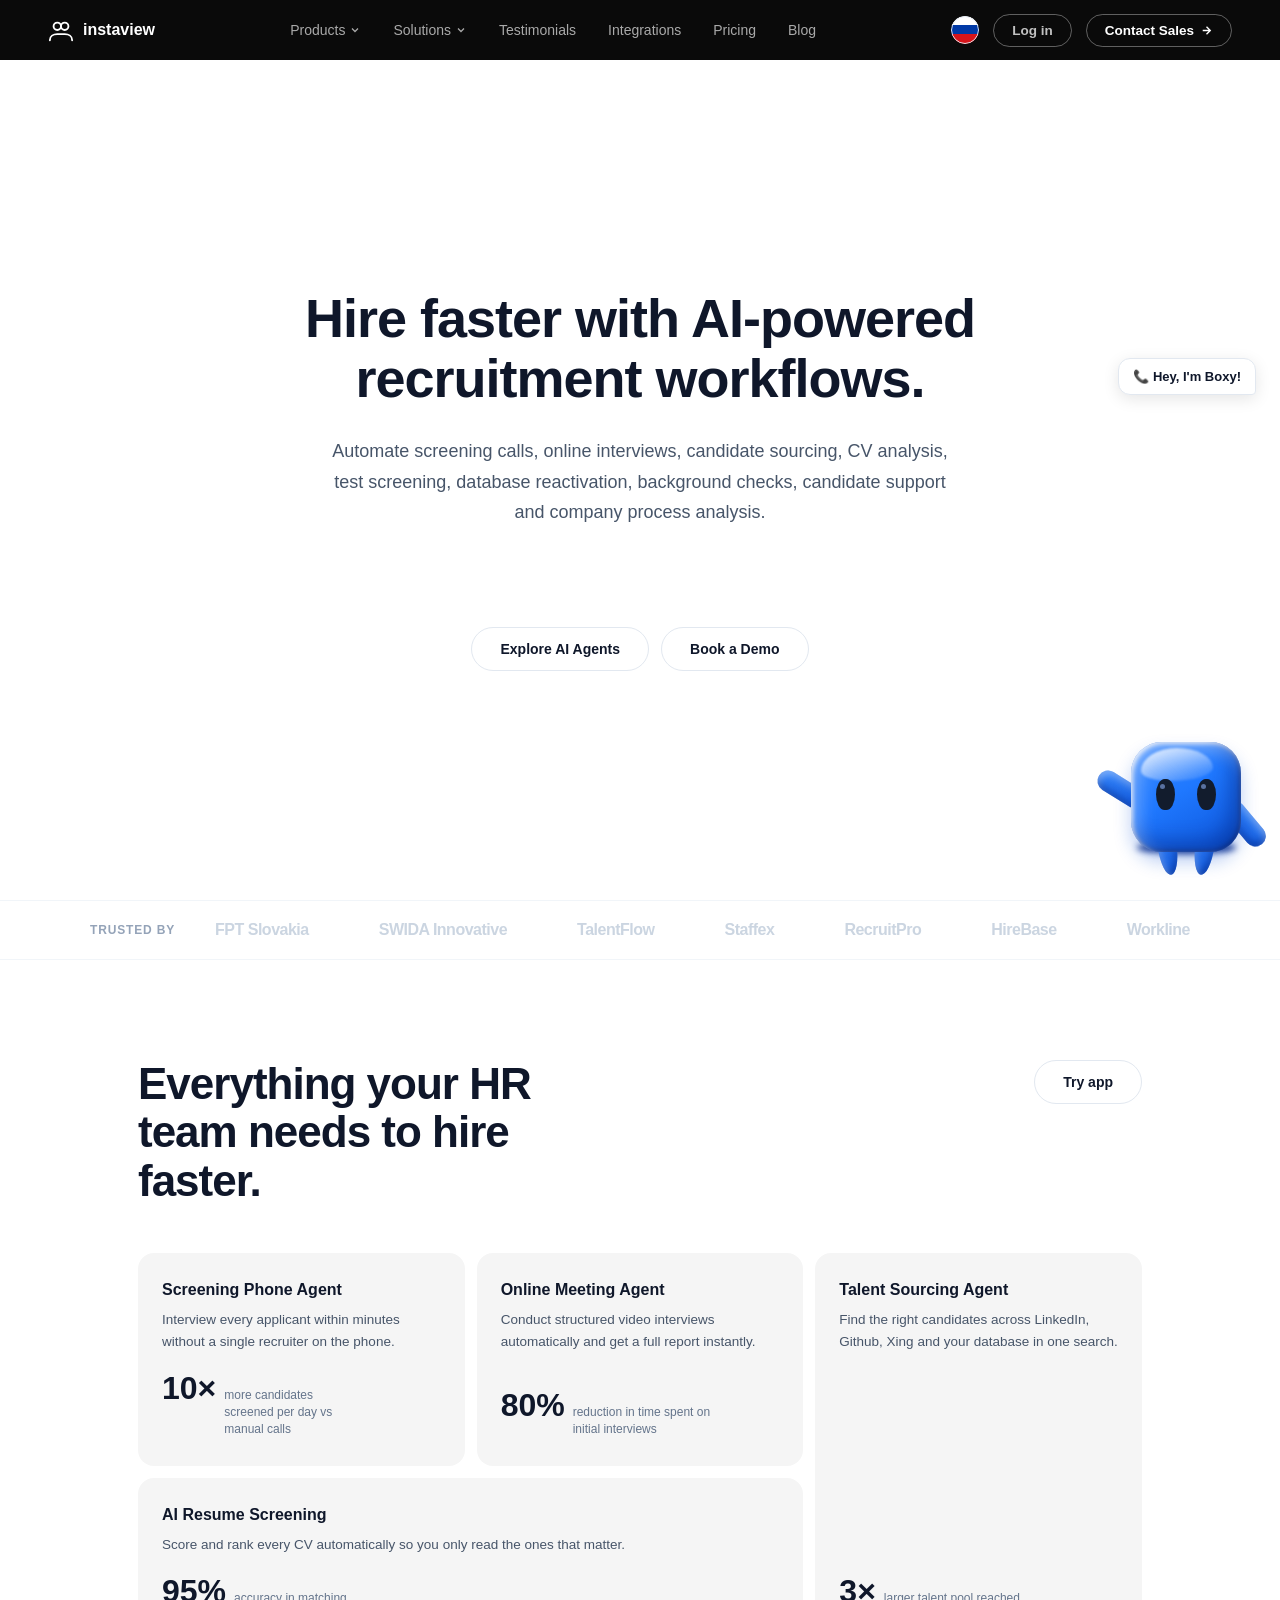
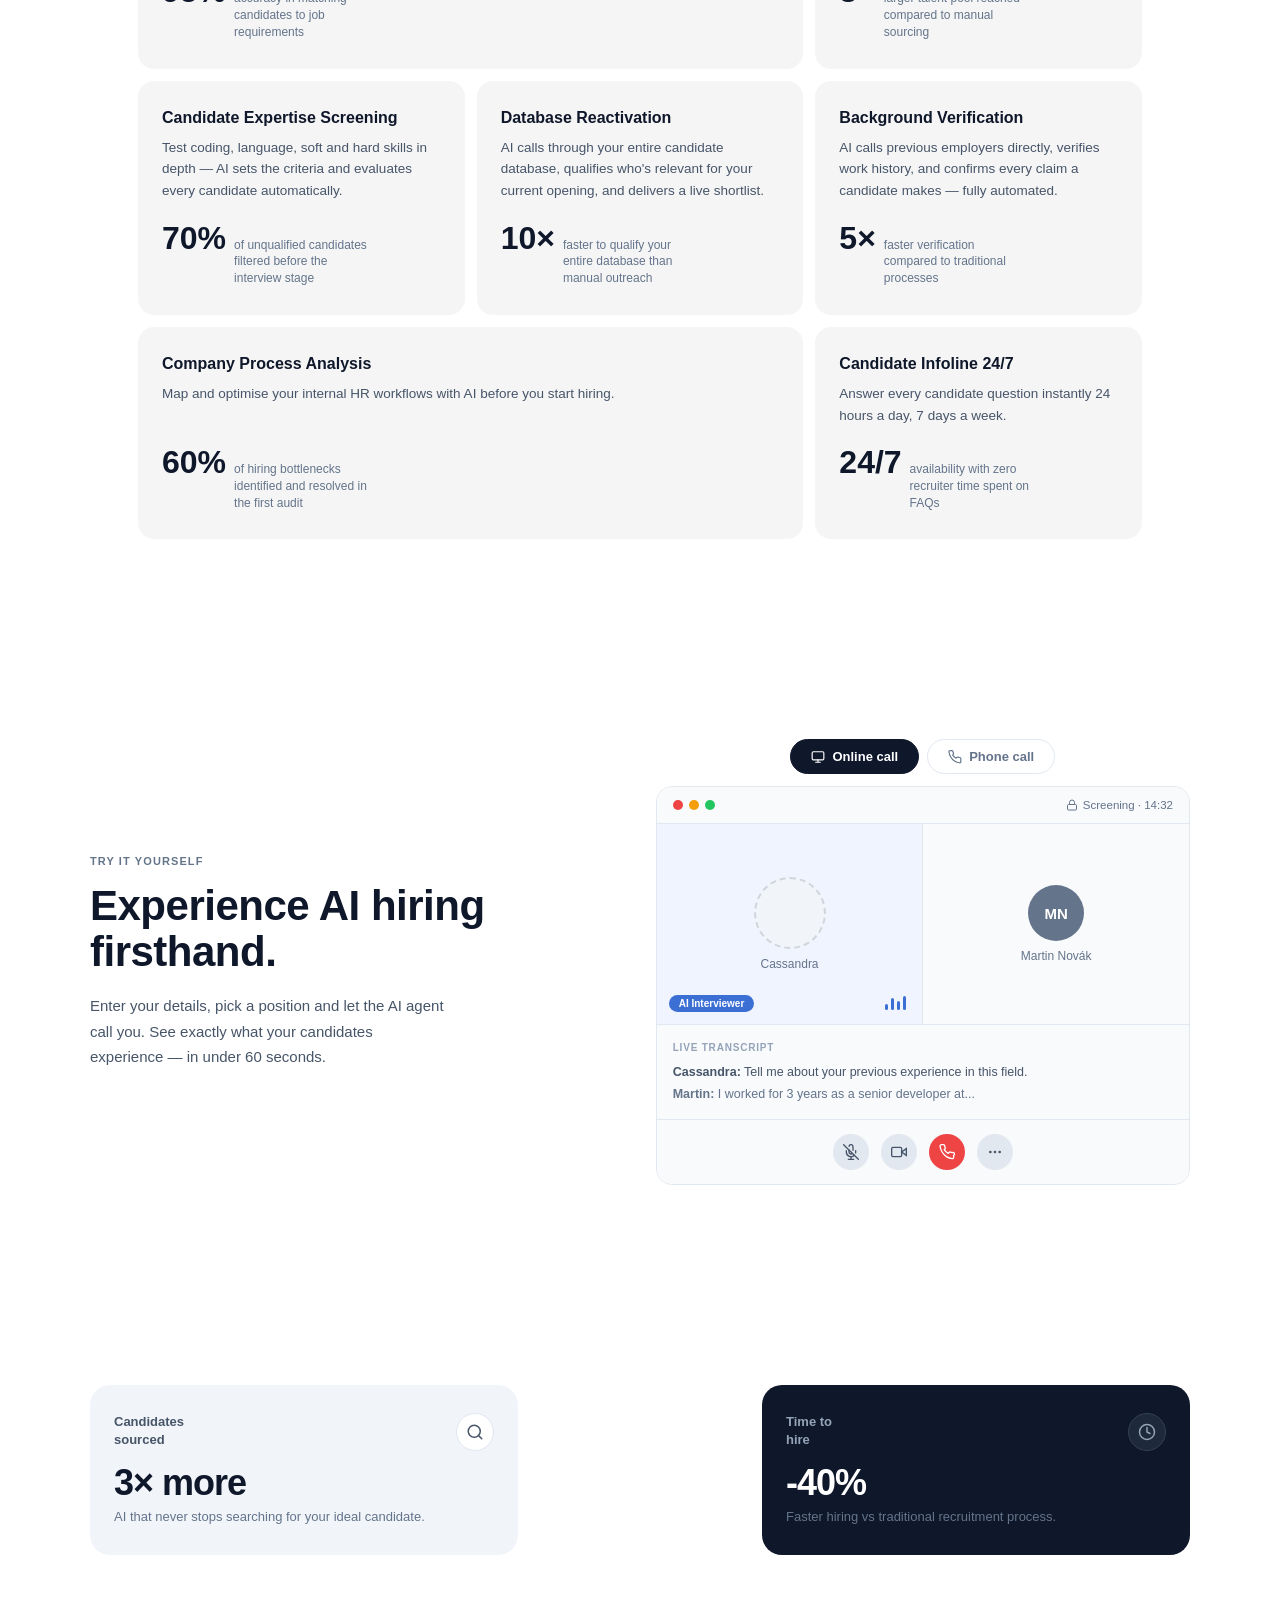
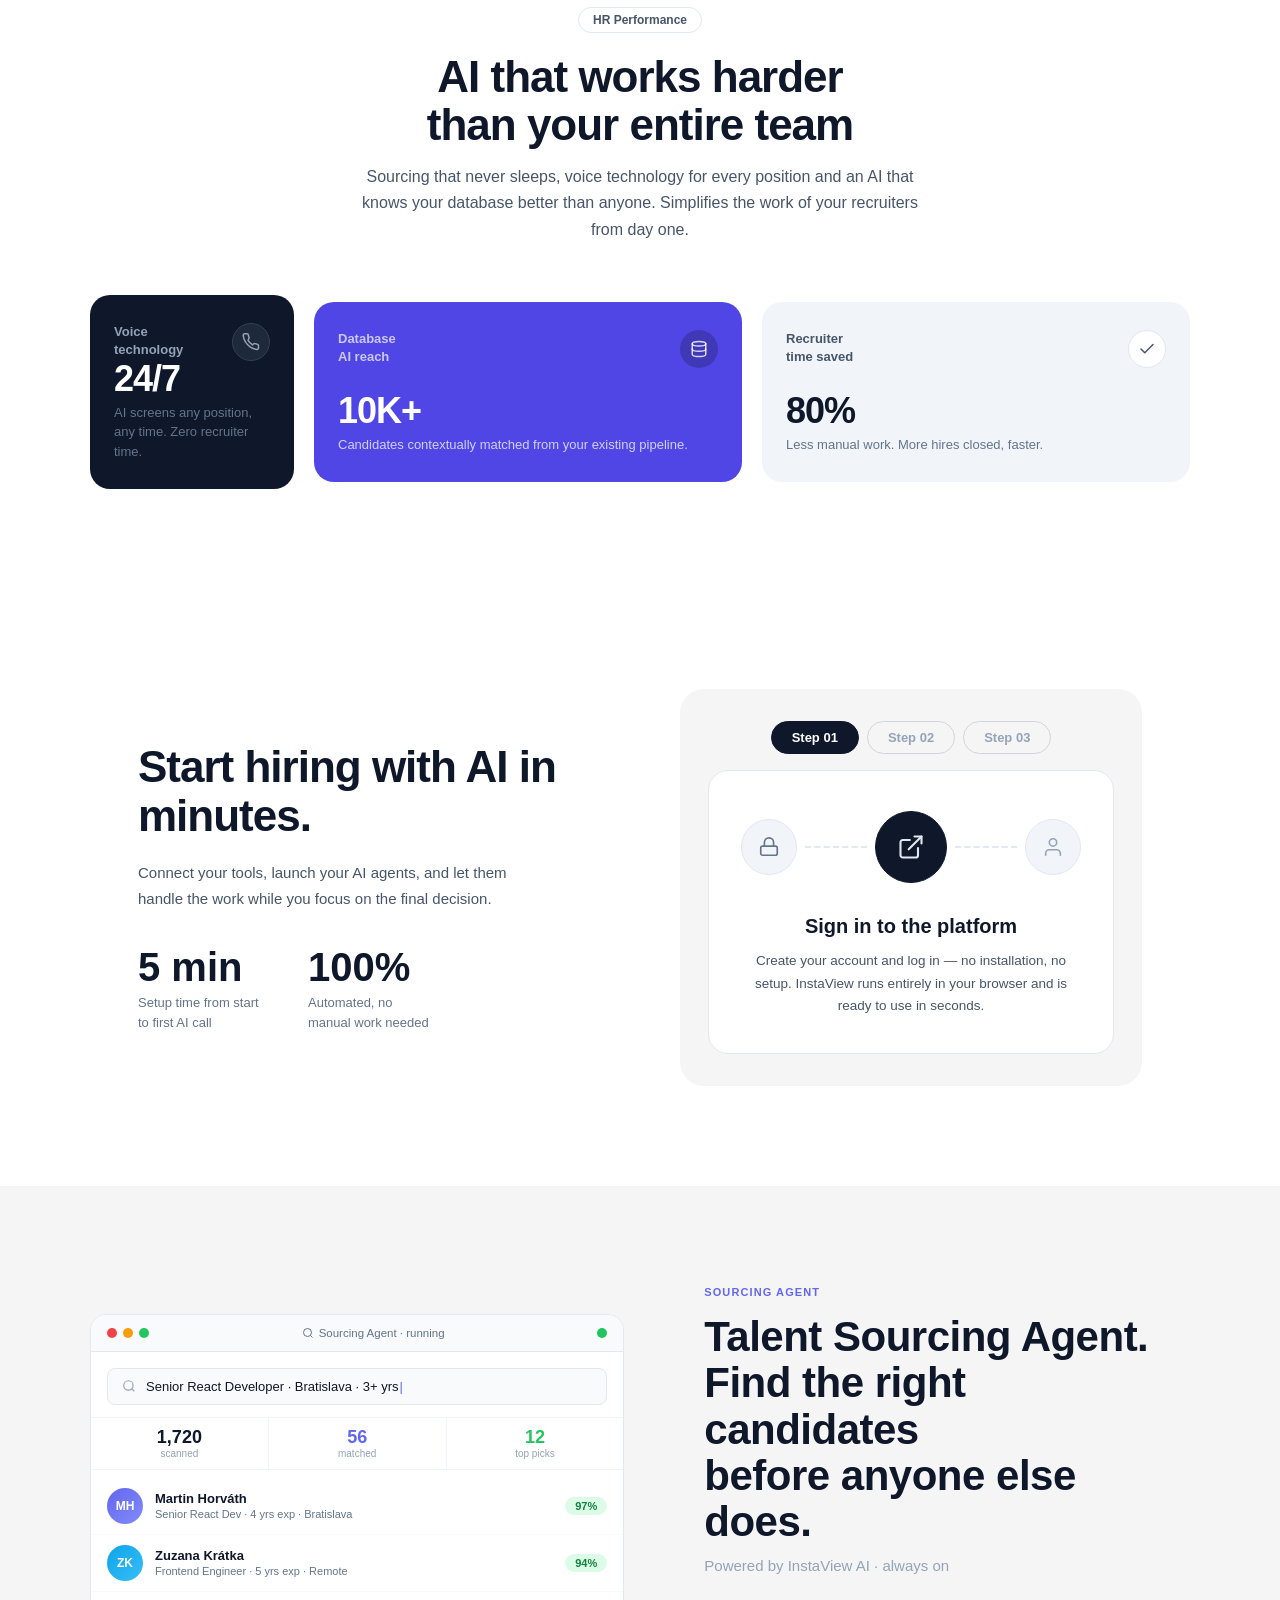
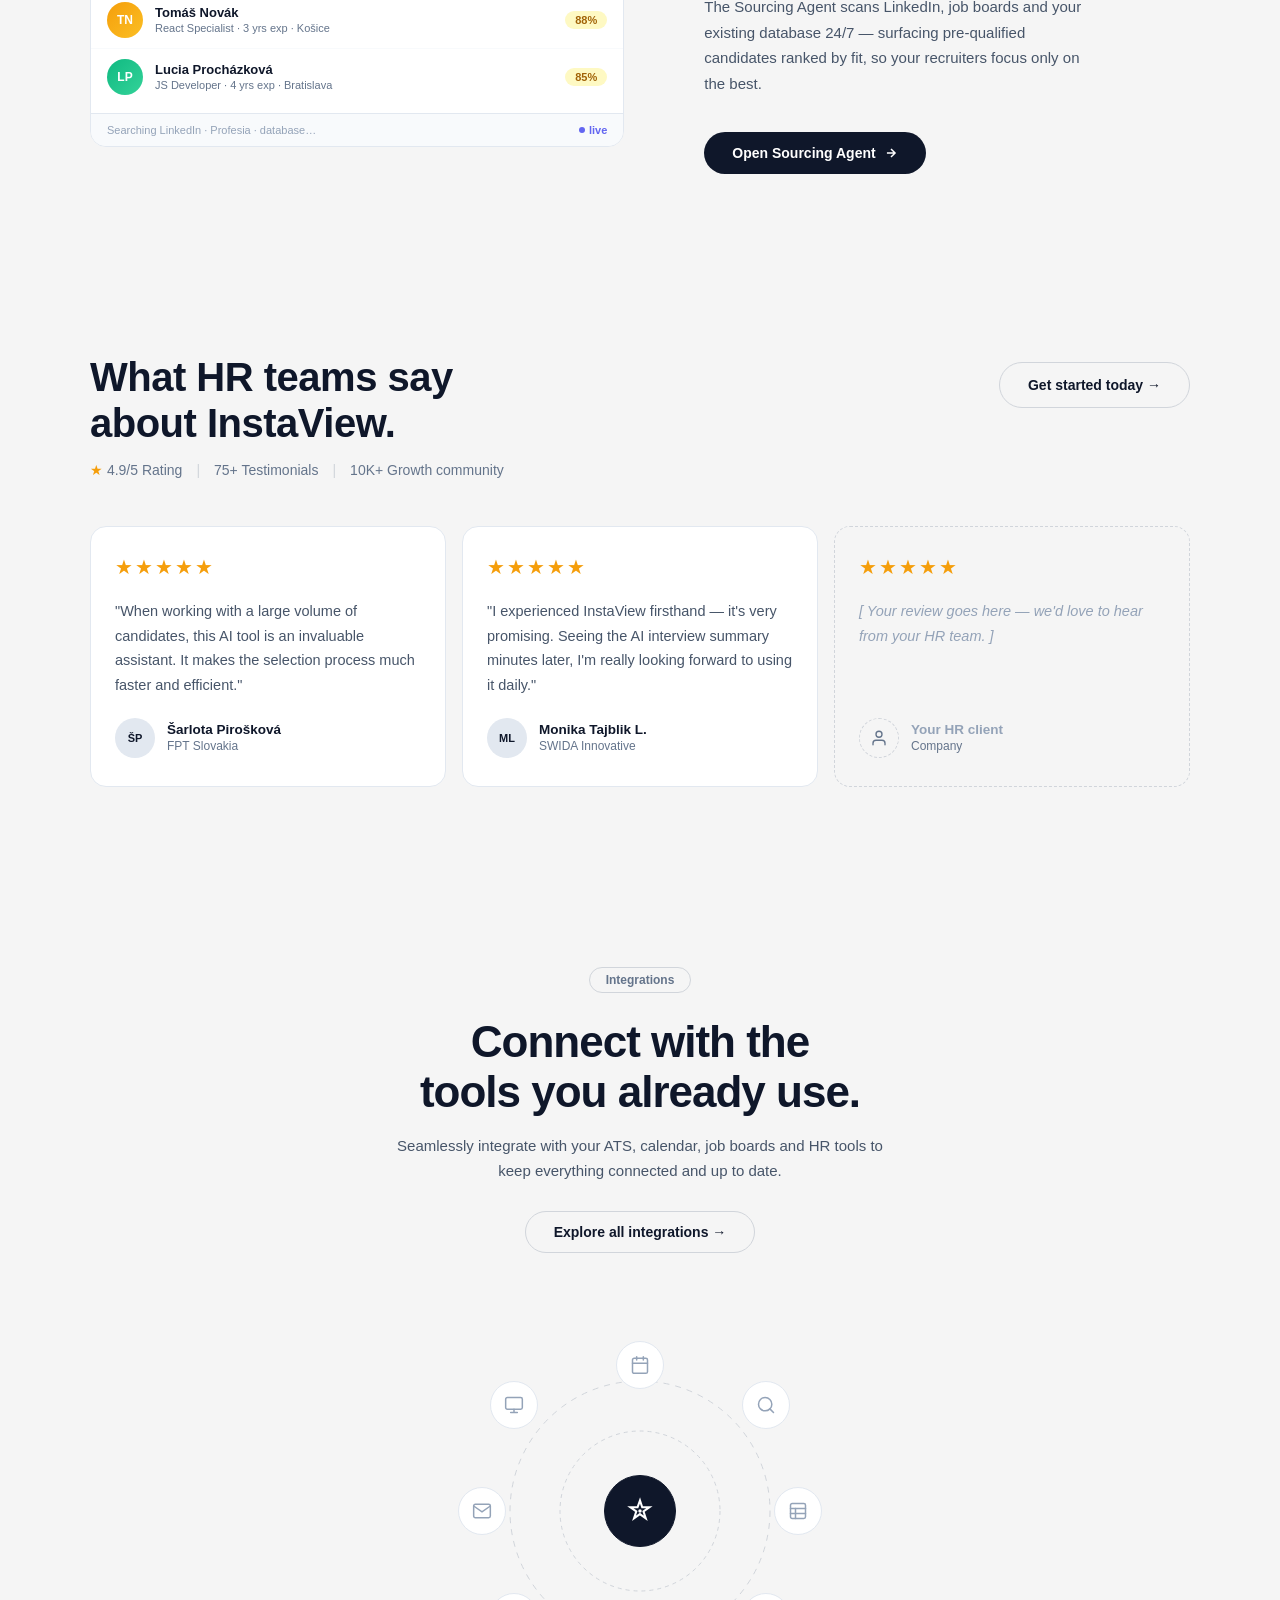
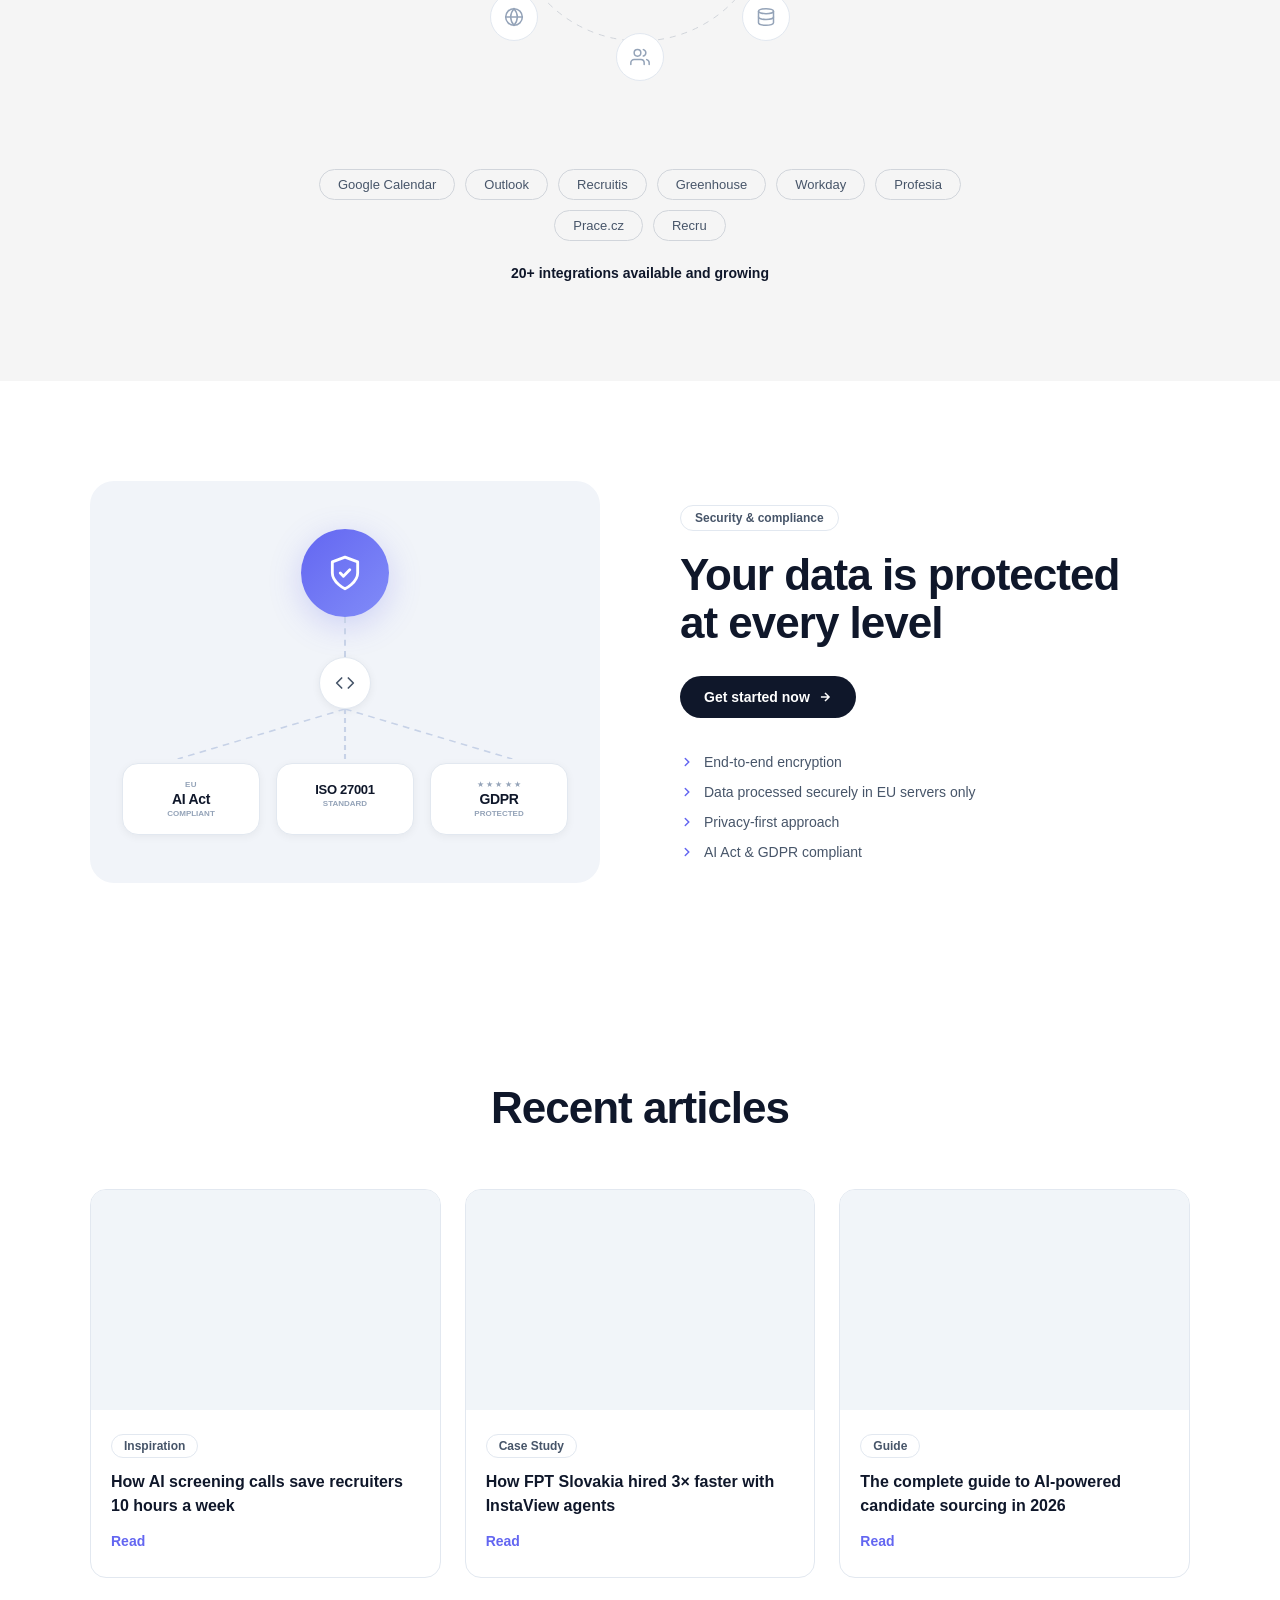
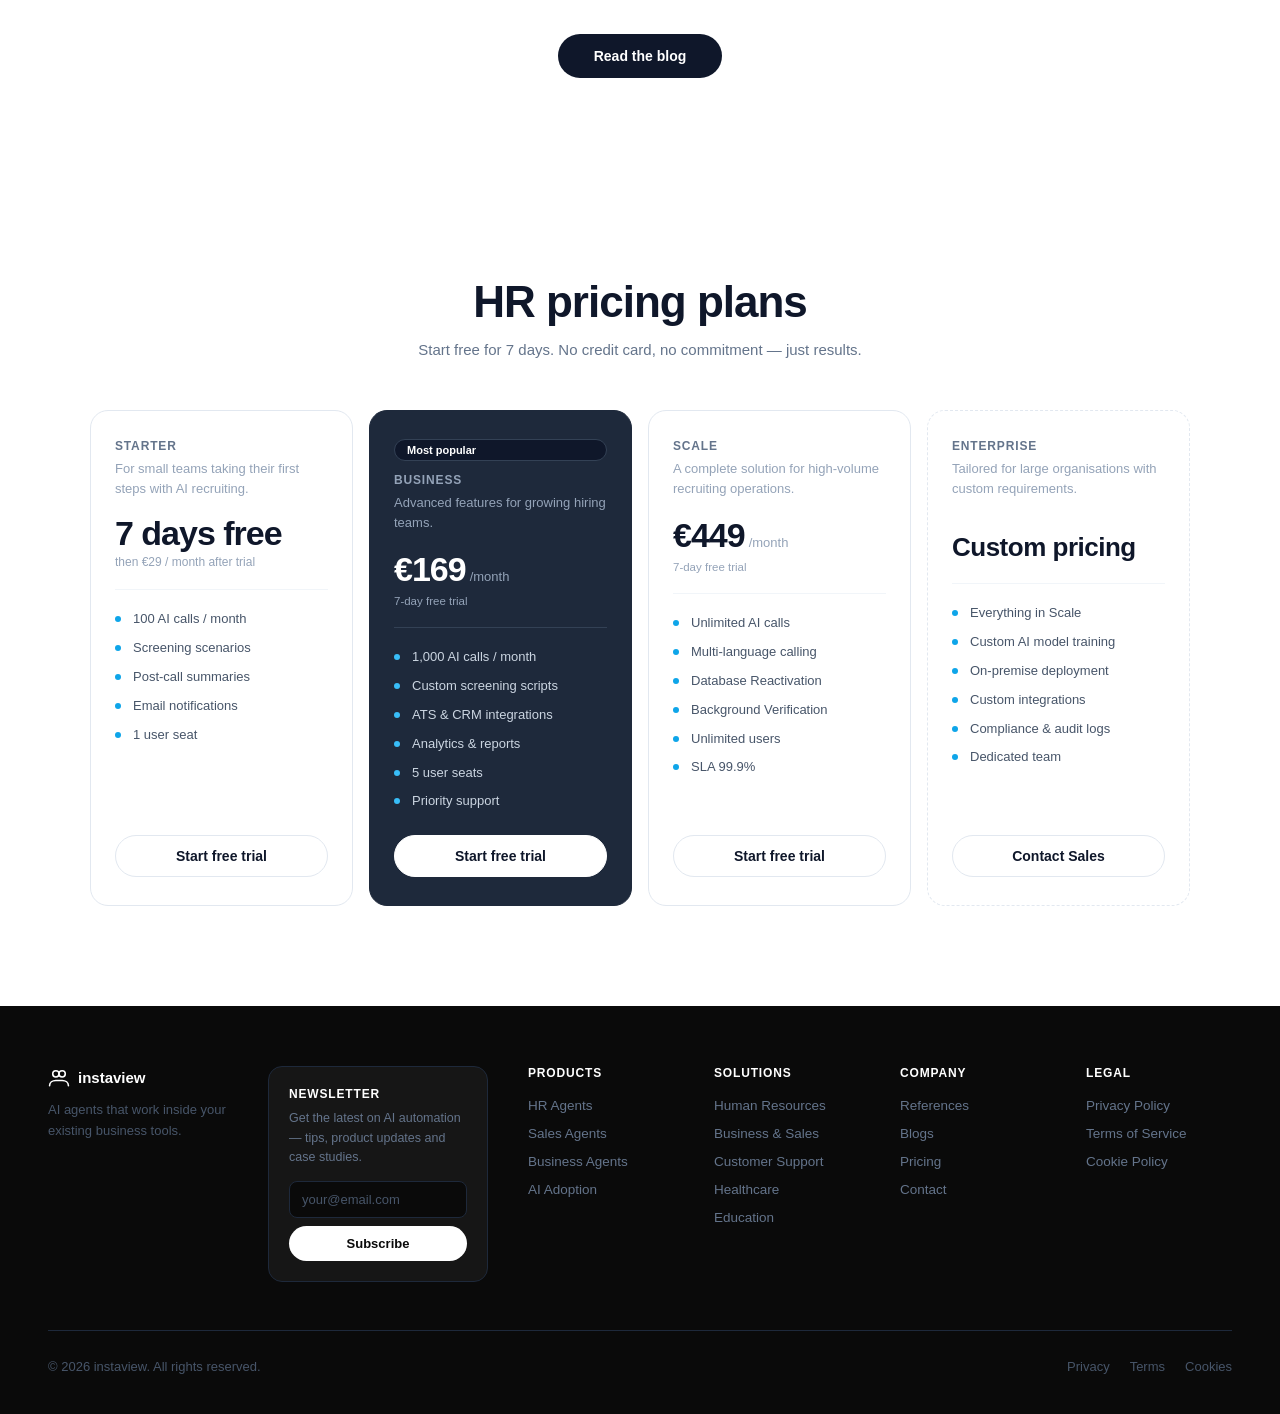
==== commit abe2d259: "Add rotating hero text: alternates between general workflow & Talent Sourcing Agent every 12s" ====
--- a/hr-solution.html
+++ b/hr-solution.html
@@ -227,6 +227,43 @@
       max-width: 640px;
       margin: 28px auto 0;
     }
+    /* Rotating hero slides */
+    .hero-rotator {
+      display: grid;
+      width: 100%;
+      justify-items: center;
+    }
+    .hero-slide {
+      grid-area: 1 / 1;
+      display: flex;
+      flex-direction: column;
+      align-items: center;
+      opacity: 0;
+      transform: translateY(14px);
+      transition: opacity .7s ease, transform .7s ease;
+      pointer-events: none;
+      visibility: hidden;
+    }
+    .hero-slide.is-active {
+      opacity: 1;
+      transform: translateY(0);
+      pointer-events: auto;
+      visibility: visible;
+    }
+    .hero-eyebrow {
+      display: inline-block;
+      font-size: 13px;
+      font-weight: 700;
+      letter-spacing: .04em;
+      text-transform: uppercase;
+      color: #6366f1;
+      background: #eef2ff;
+      border: 1px solid #e0e7ff;
+      padding: 7px 16px;
+      border-radius: 100px;
+      margin-bottom: 24px;
+    }
+    .hero-slide p strong { color: #0f172a; font-weight: 700; }
     .hero-btns {
       display: flex;
       gap: 12px;
@@ -612,8 +649,17 @@
 
 <!-- ═══ HERO ════════════════════════════════════════════════════ -->
 <section class="hero">
-  <h1>Hire faster with AI-powered recruitment workflows.</h1>
-  <p>Automate screening calls, online interviews, candidate sourcing, CV analysis, test screening, database reactivation, background checks, candidate support and company process analysis.</p>
+  <div class="hero-rotator">
+    <div class="hero-slide is-active" data-slide="0">
+      <h1>Hire faster with AI-powered recruitment workflows.</h1>
+      <p>Automate screening calls, online interviews, candidate sourcing, CV analysis, test screening, database reactivation, background checks, candidate support and company process analysis.</p>
+    </div>
+    <div class="hero-slide" data-slide="1">
+      <span class="hero-eyebrow">✦ Meet the Talent Sourcing Agent</span>
+      <h1>Find the right candidates before anyone else does.</h1>
+      <p>The Talent Sourcing Agent scans LinkedIn, GitHub, Xing and job boards 24/7 — building a ranked shortlist of people who truly fit and sending personalised outreach automatically. <strong>94% faster than a human recruiter.</strong></p>
+    </div>
+  </div>
   <div class="hero-btns">
     <a href="#agents" class="btn">Explore AI Agents</a>
     <a href="#contact" class="btn">Book a Demo</a>
@@ -3392,5 +3438,19 @@
   });
 })();
 </script>
+
+<!-- Rotating hero text -->
+<script>
+  (function() {
+    var slides = document.querySelectorAll('.hero-slide');
+    if (slides.length < 2) return;
+    var current = 0;
+    setInterval(function() {
+      slides[current].classList.remove('is-active');
+      current = (current + 1) % slides.length;
+      slides[current].classList.add('is-active');
+    }, 12000);
+  })();
+</script>
 </body>
 </html>
